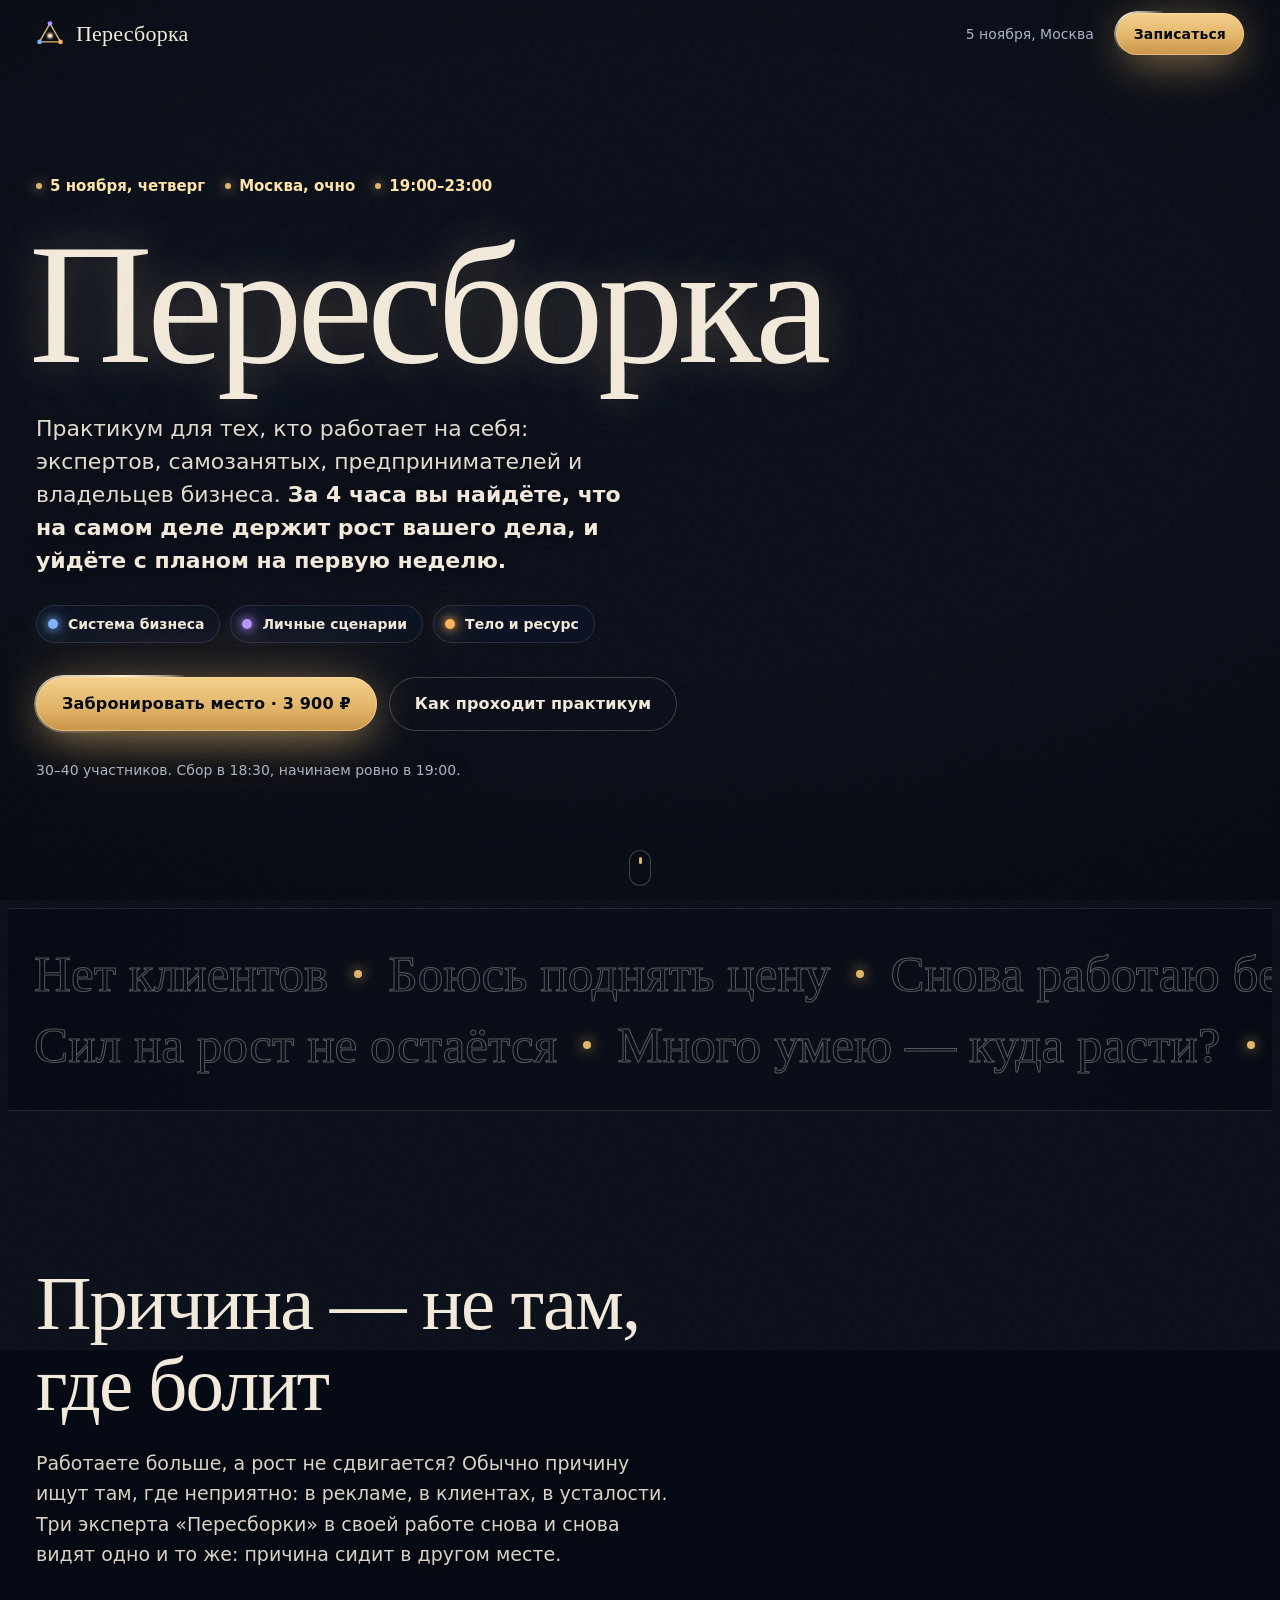
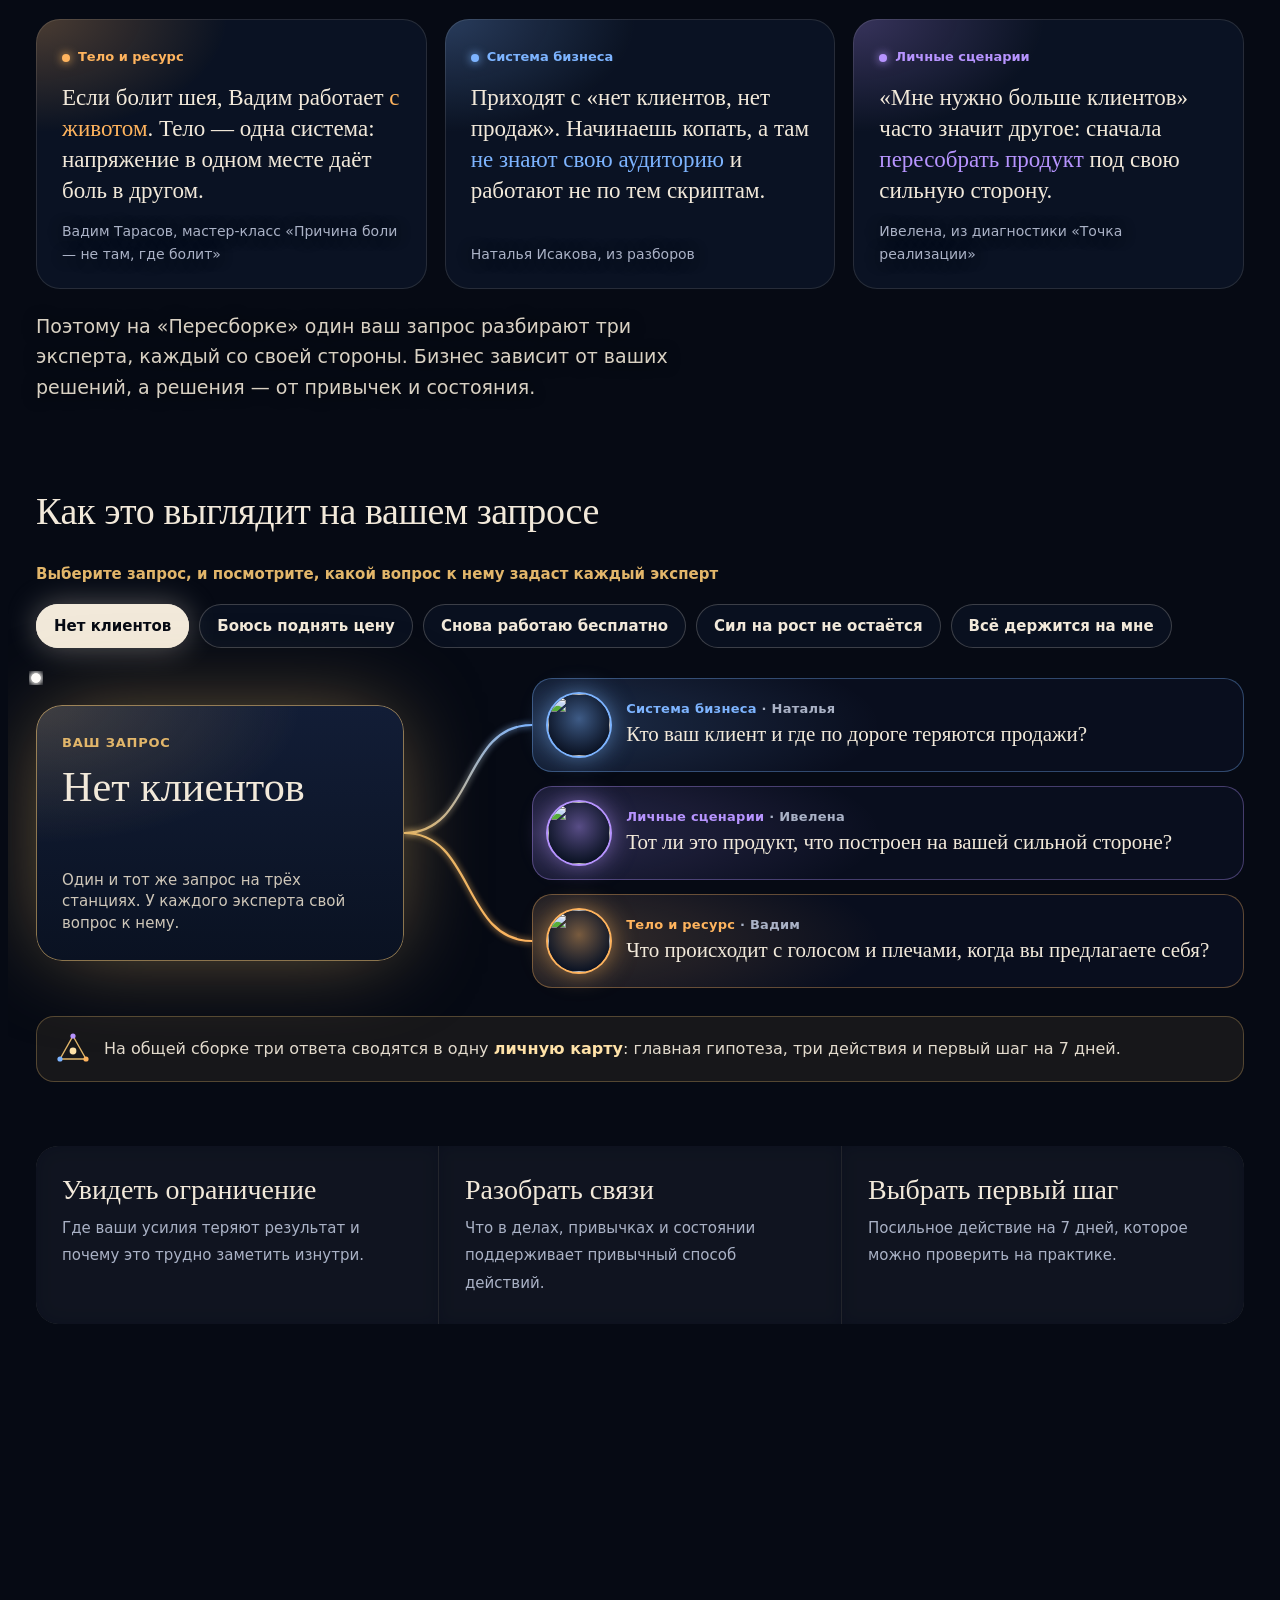
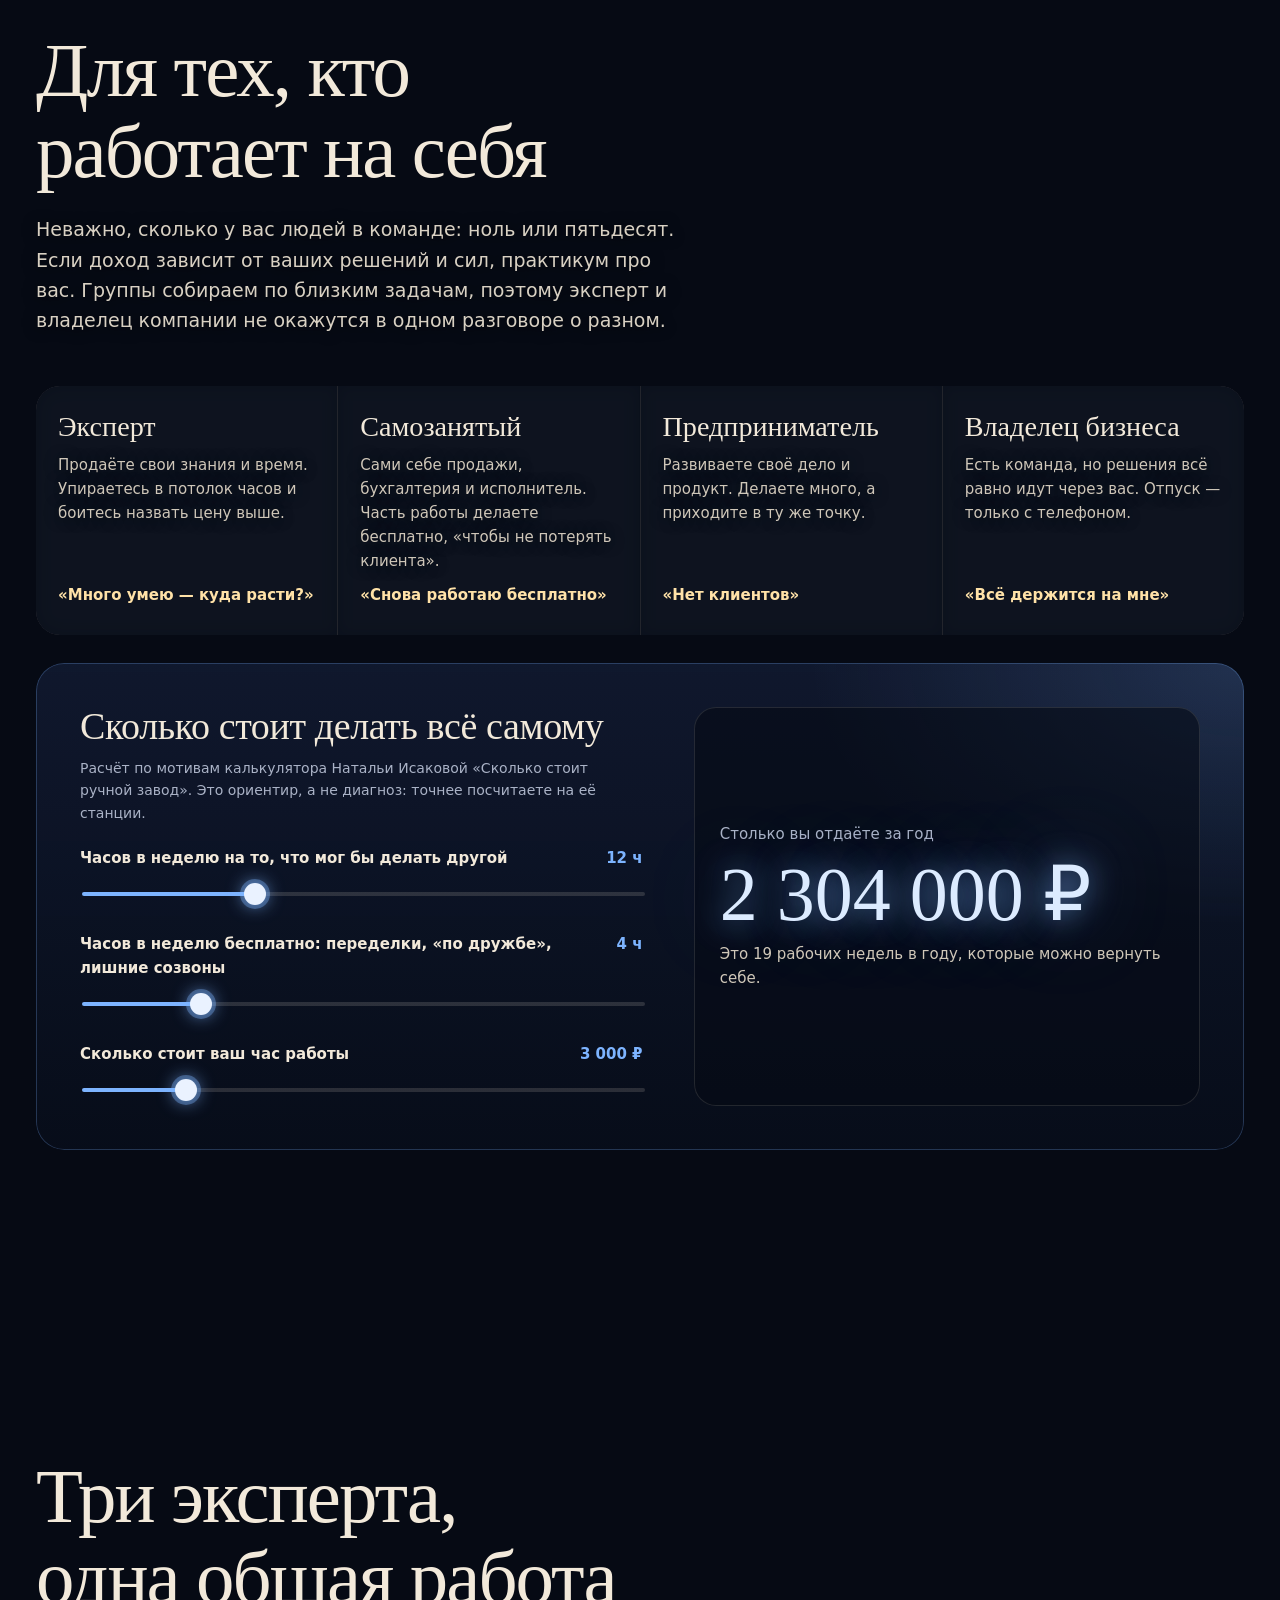
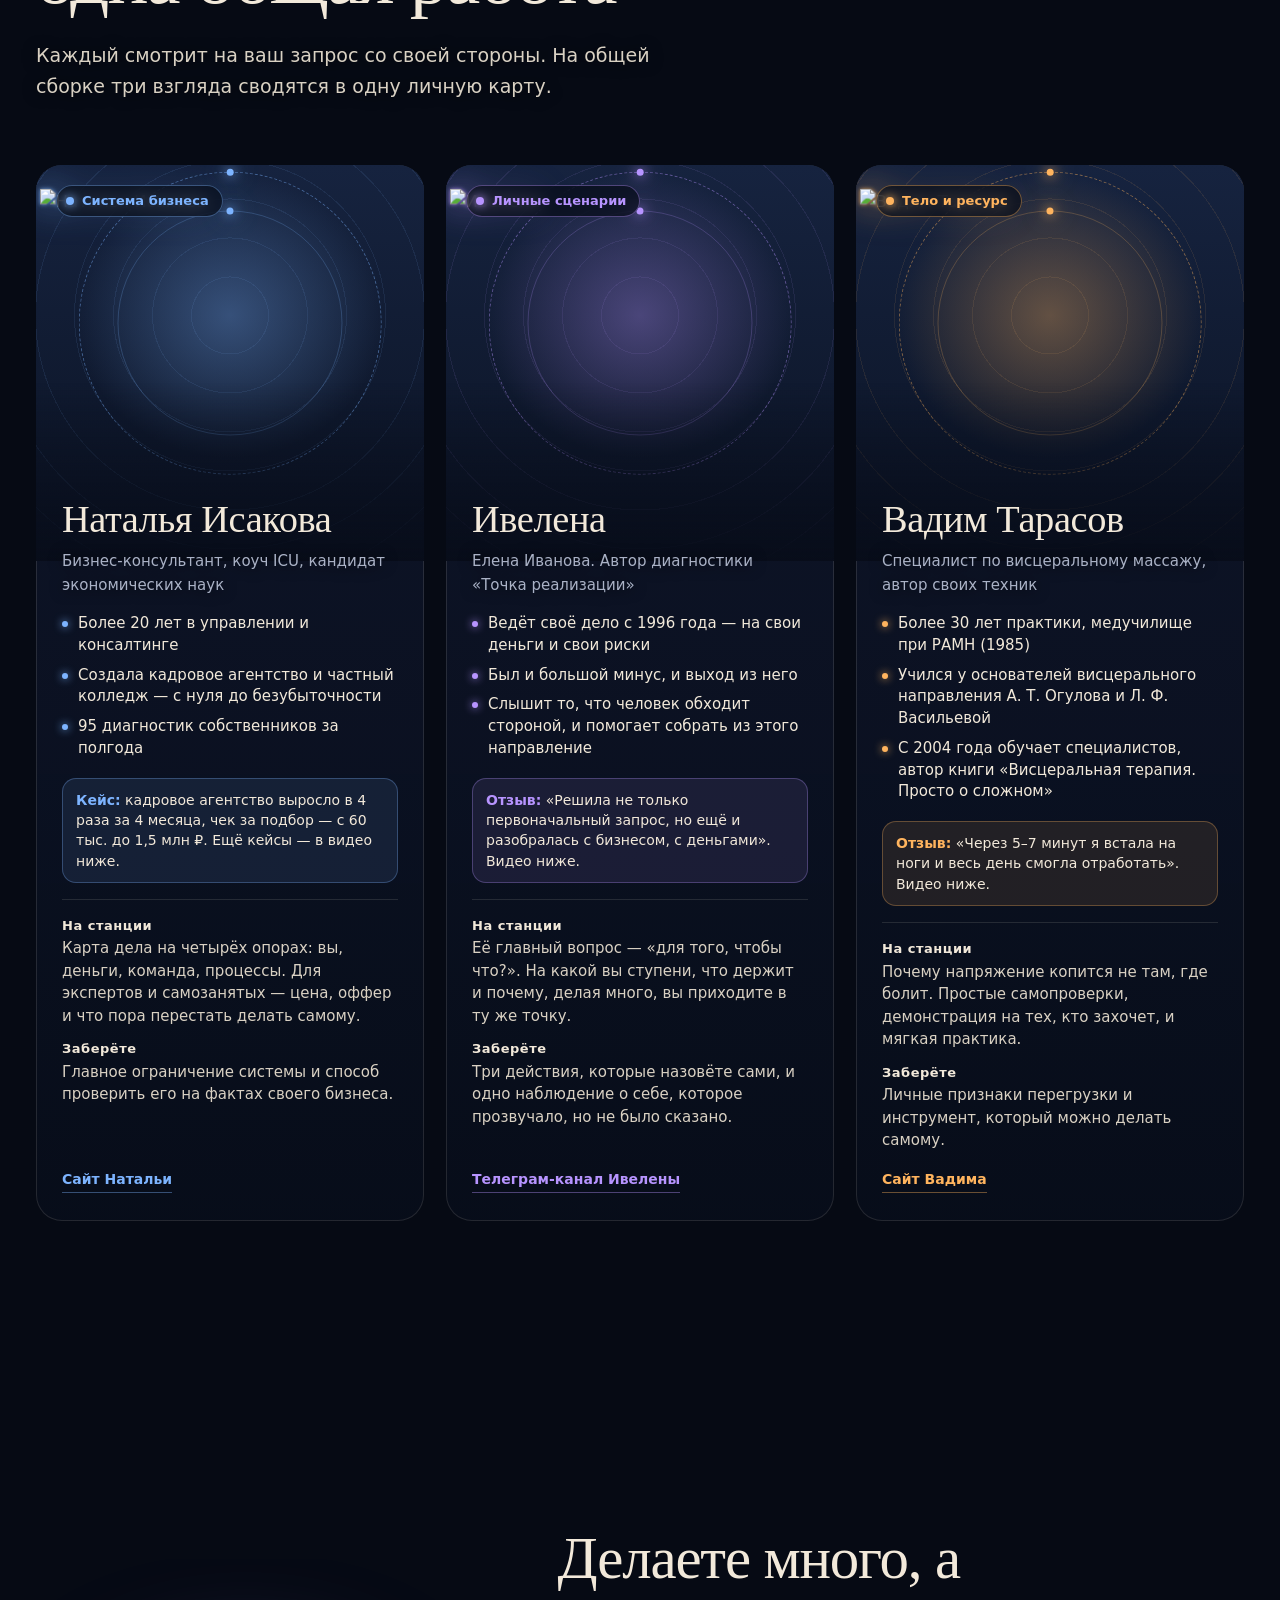
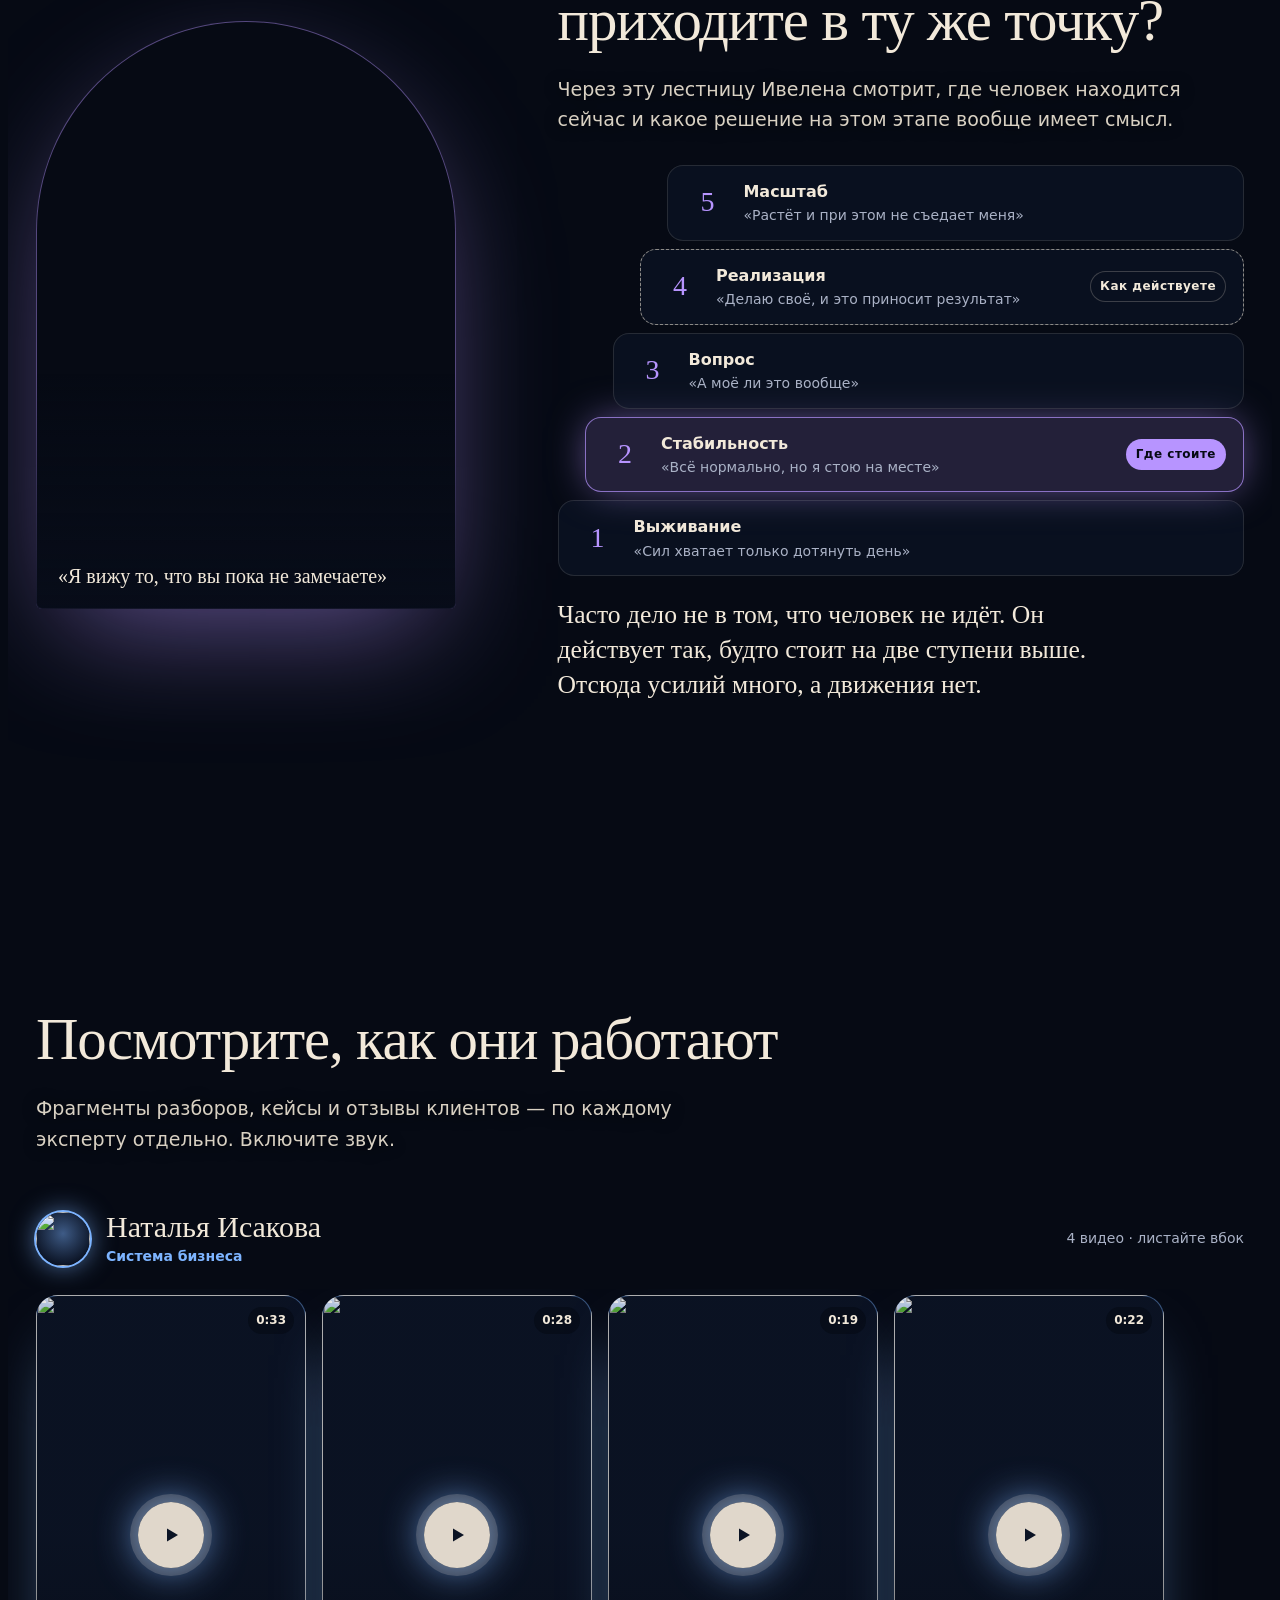
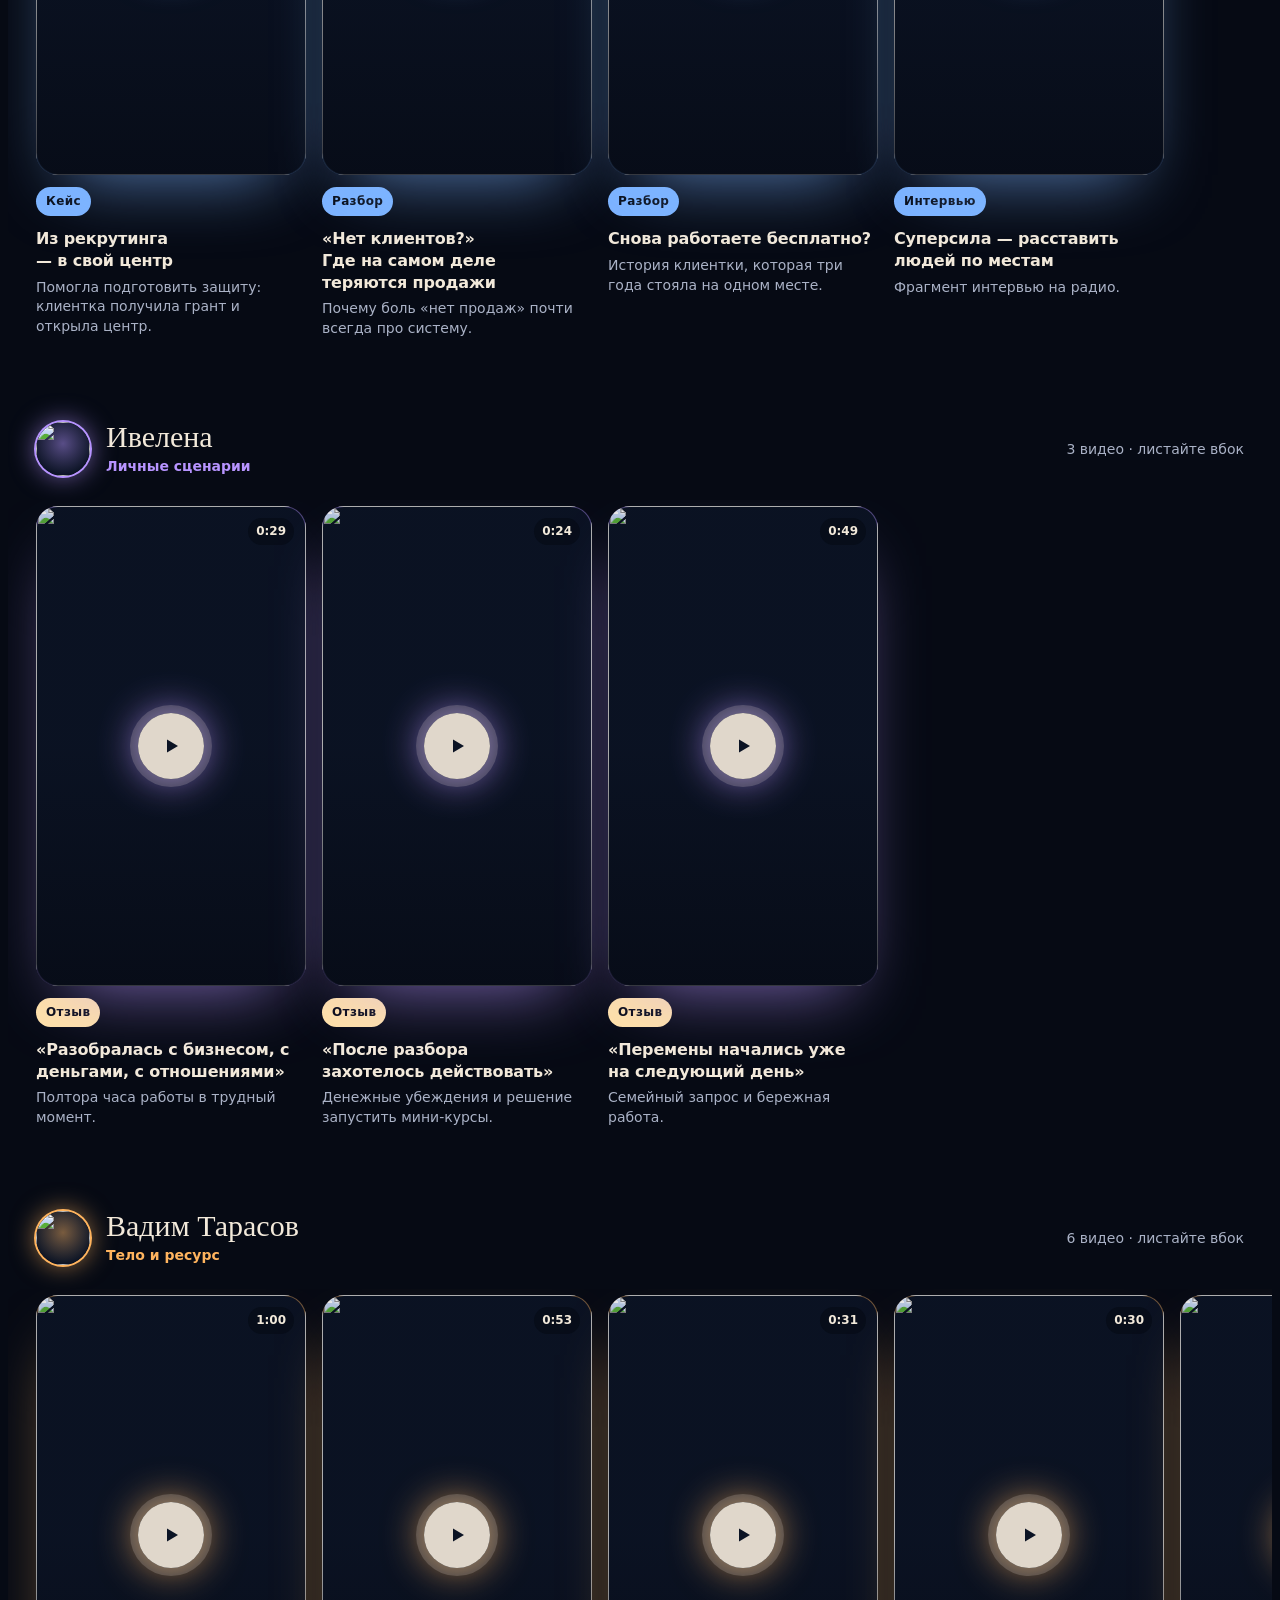
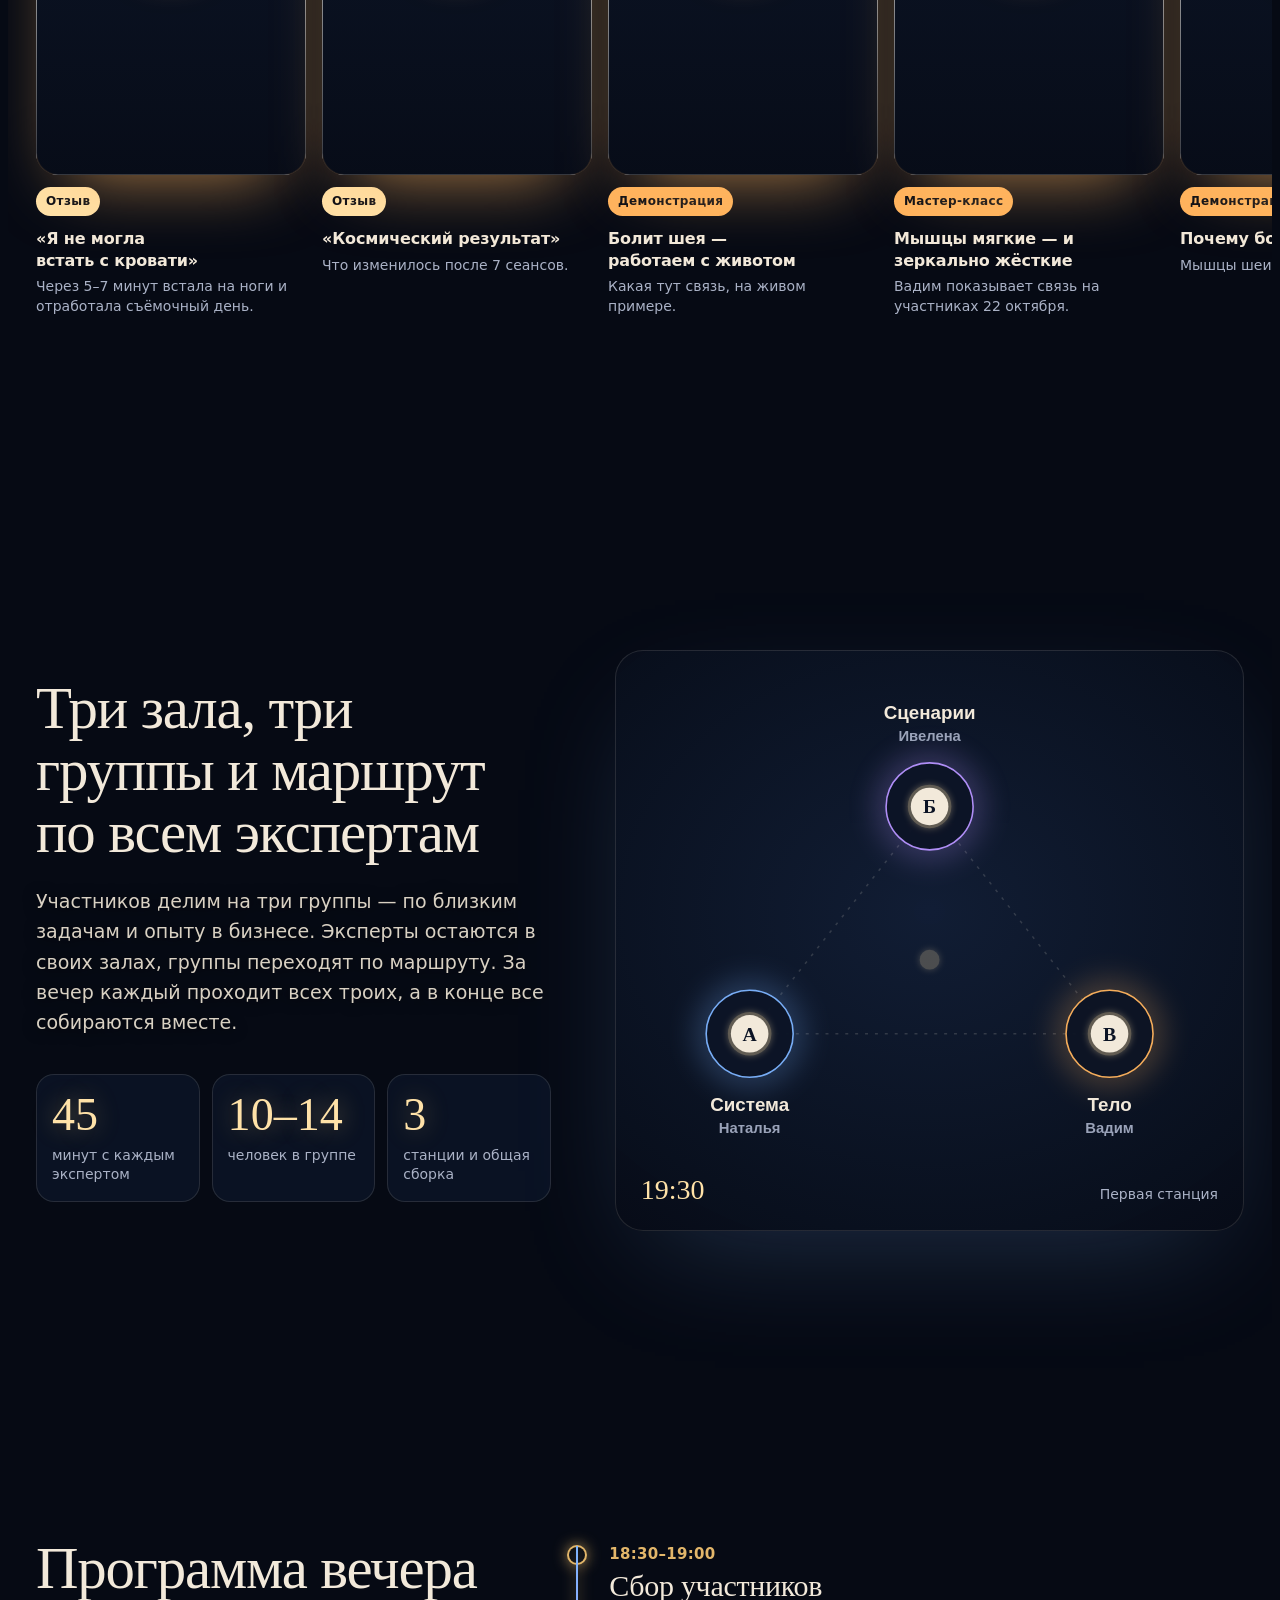
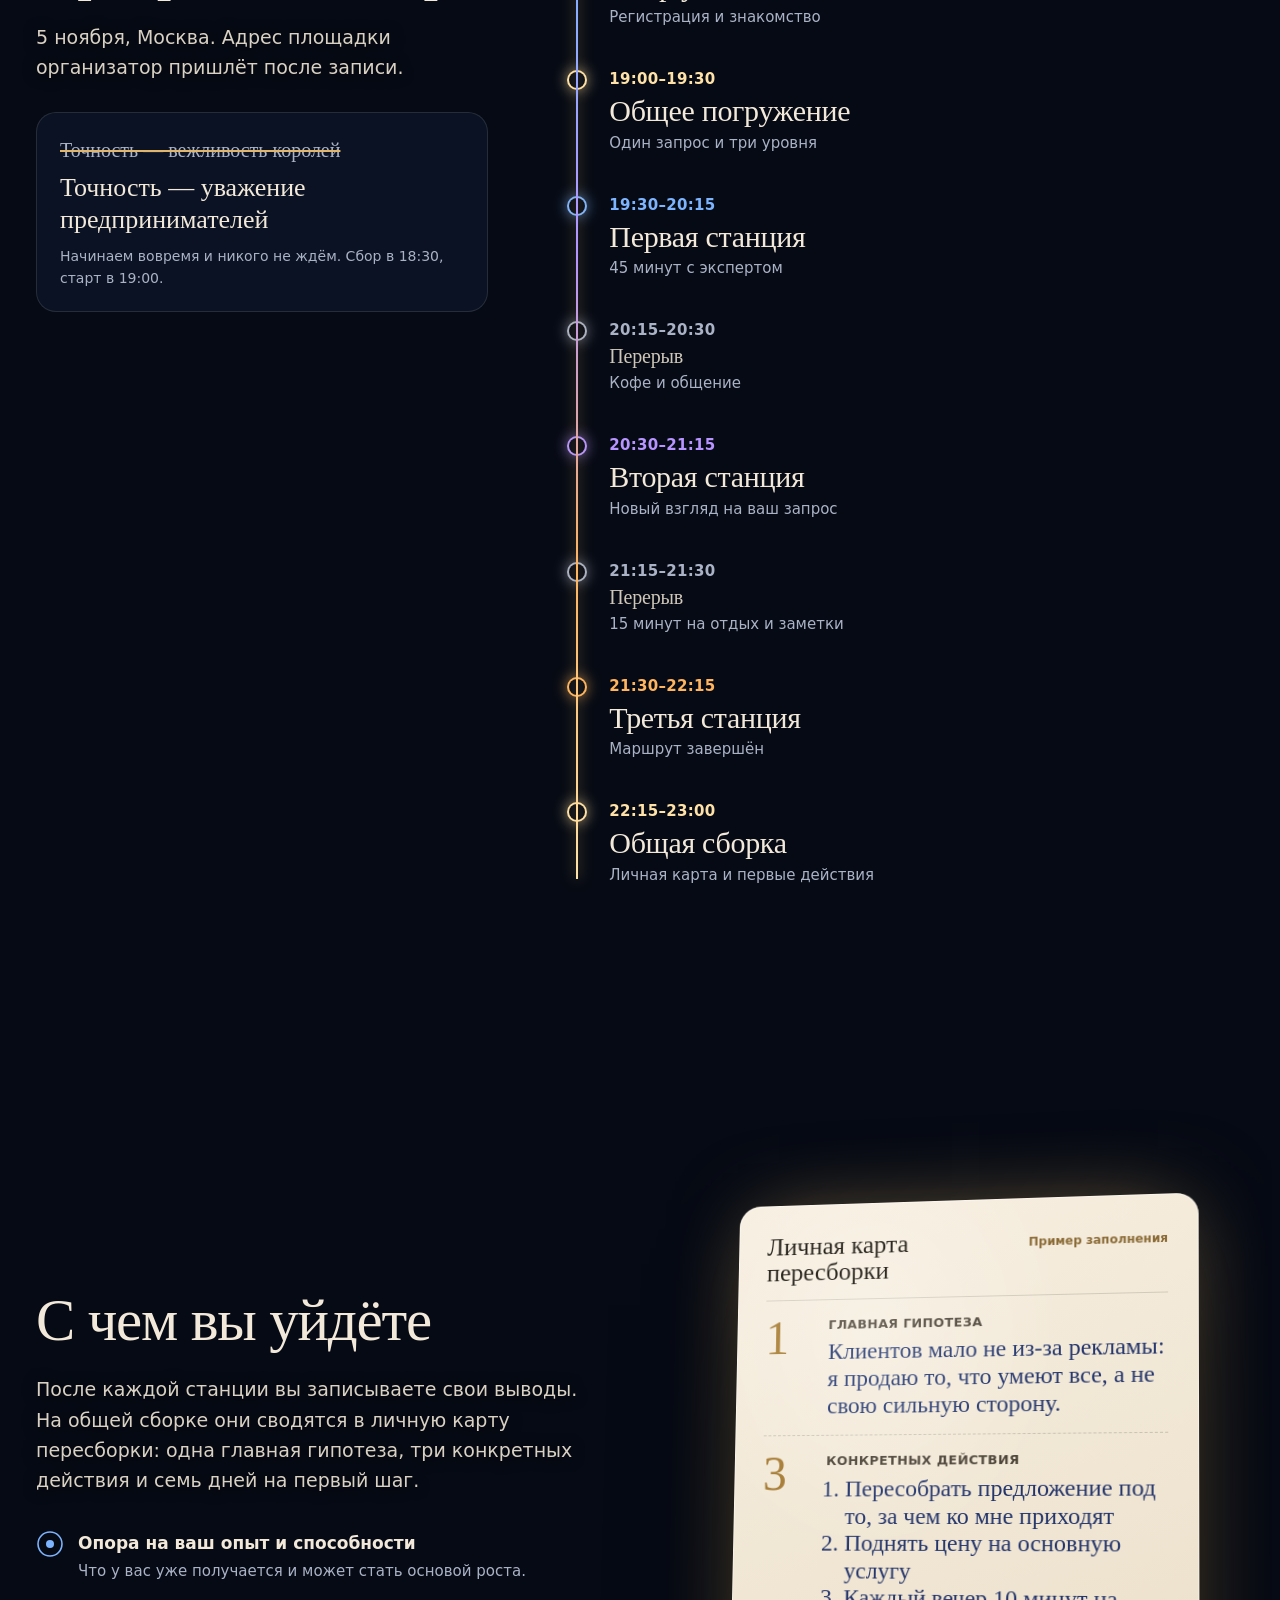
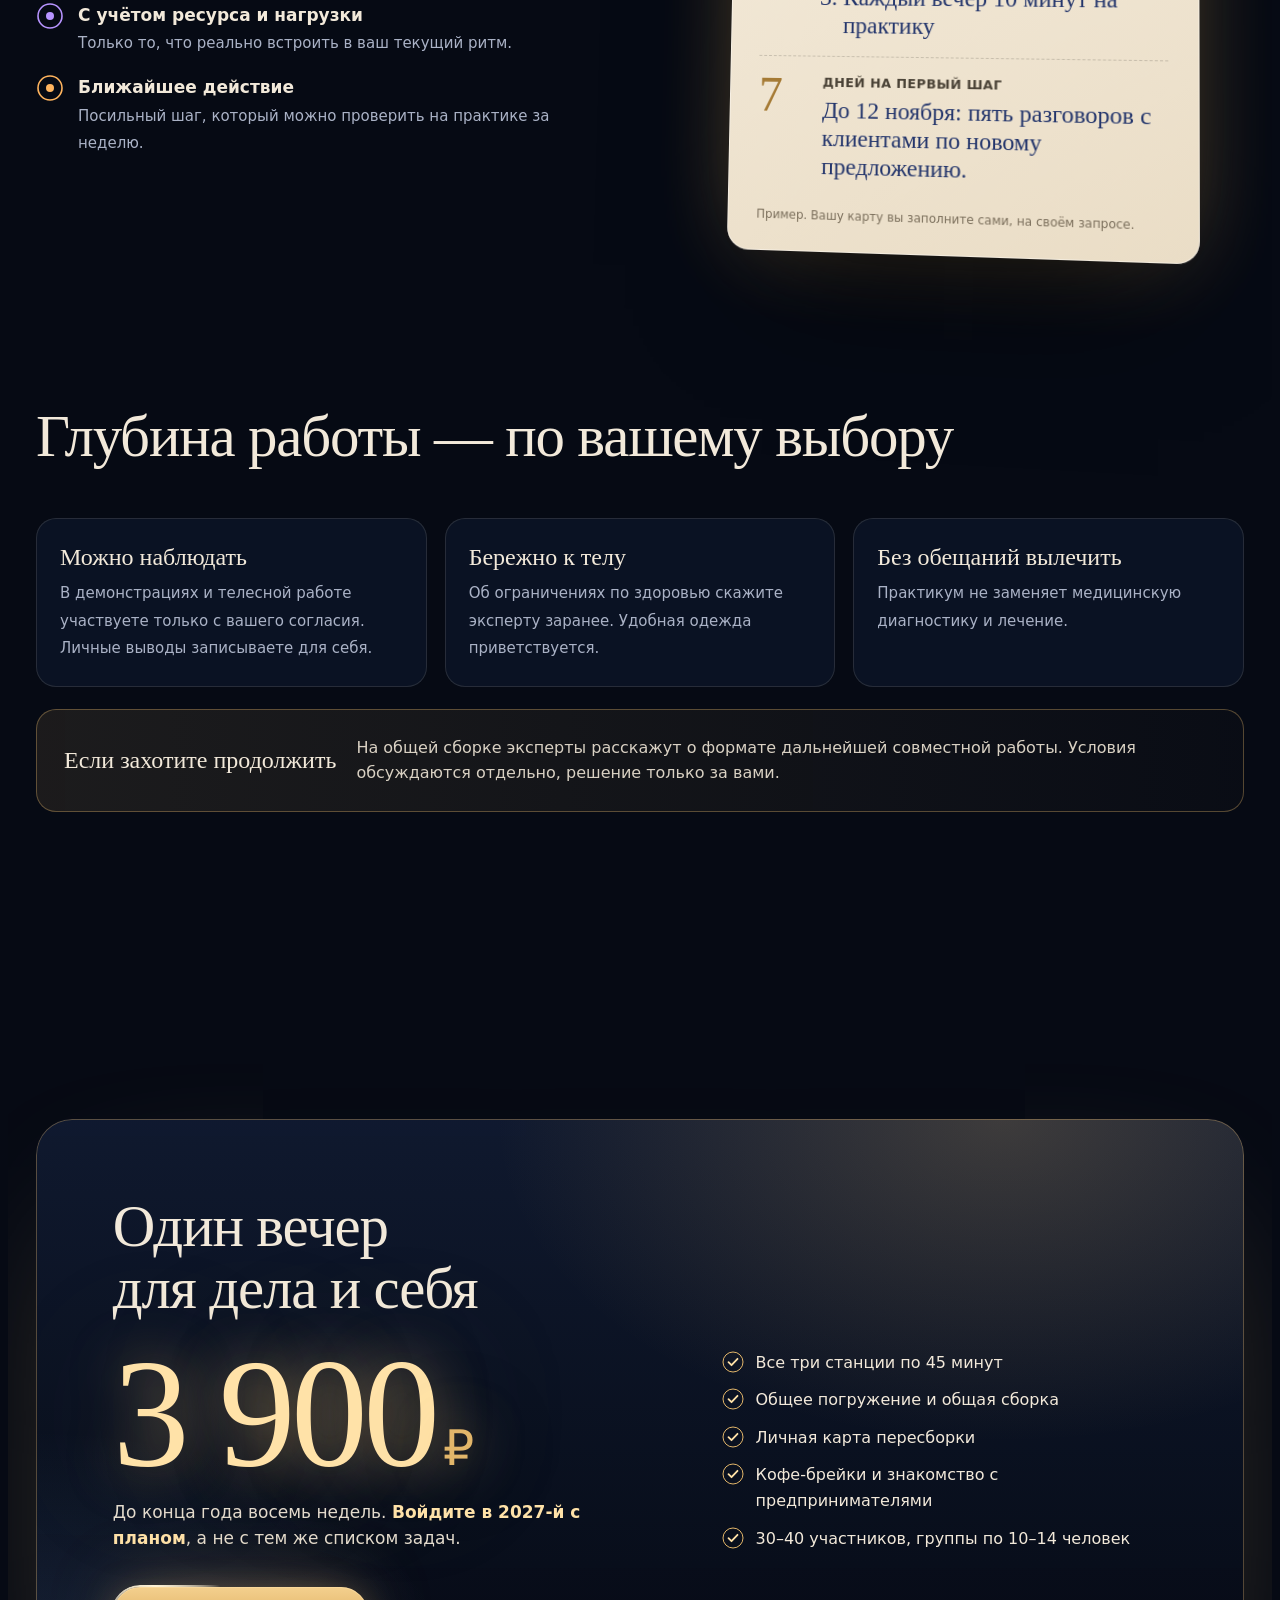
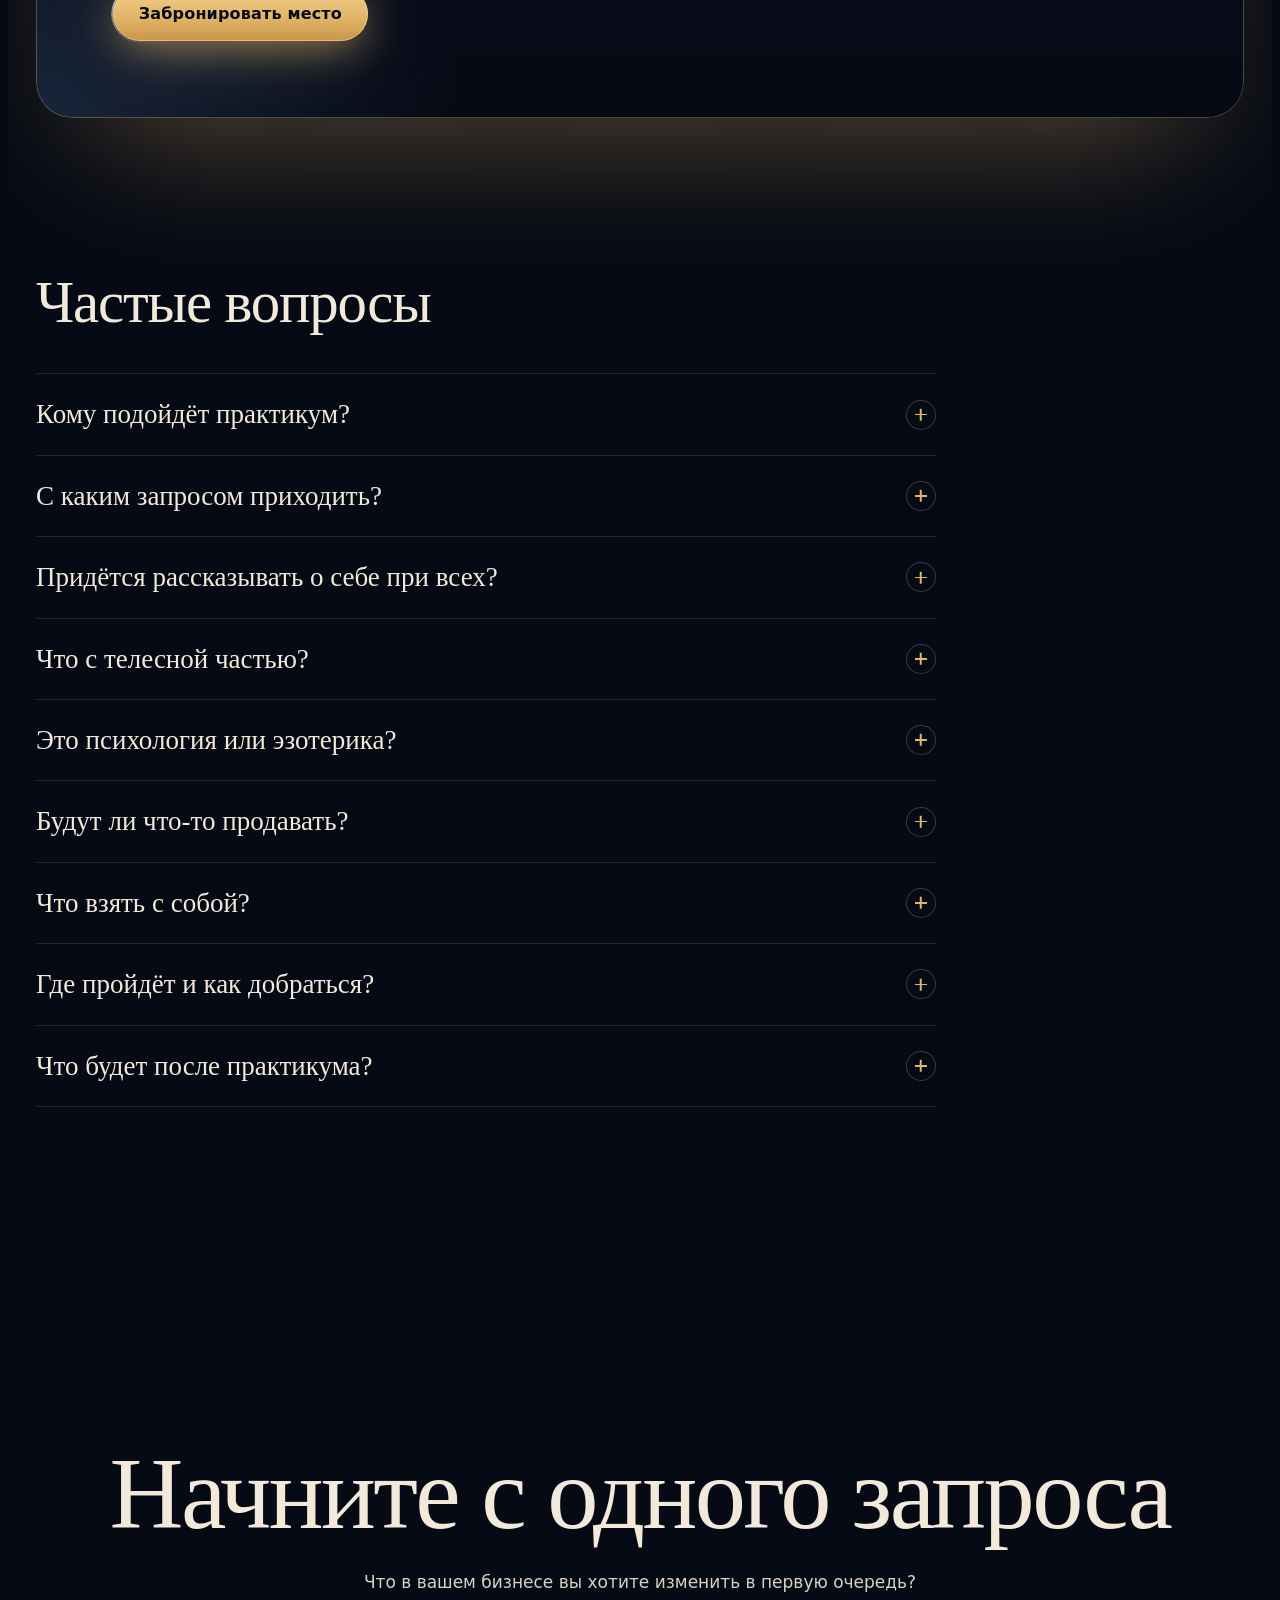
==== index.html @ b7030af6 "Сайт практикума «Пересборка»: страница" ====
<!doctype html>
<html lang="ru">
<head>
<meta charset="utf-8">
<meta name="viewport" content="width=device-width, initial-scale=1, viewport-fit=cover">
<title>Пересборка</title>
<meta name="claude:viewport-fit-sides" content="cover">
<meta name="description" content="Пересборка — практикум для экспертов, самозанятых и предпринимателей. 5 ноября, Москва. Три эксперта разбирают ваш запрос с трёх сторон: система бизнеса, личные сценарии, тело.">
<meta property="og:title" content="Пересборка · 5 ноября · Москва">
<meta property="og:description" content="Практикум для тех, кто работает на себя. За 4 часа найти, что на самом деле держит рост вашего дела, и уйти с планом на первую неделю.">
<meta property="og:type" content="website">
<meta property="og:url" content="https://osipda-ux.github.io/peresborka/">
<link rel="canonical" href="https://osipda-ux.github.io/peresborka/">
<meta property="og:image" content="https://osipda-ux.github.io/peresborka/assets/og.jpg">
<meta name="twitter:card" content="summary_large_image">
<meta name="theme-color" content="#060A14">
<link rel="icon" href="data:image/svg+xml,%3Csvg xmlns='http://www.w3.org/2000/svg' viewBox='0 0 64 64'%3E%3Crect width='64' height='64' rx='14' fill='%230A1222'/%3E%3Cpath d='M32 14 L50 46 H14 Z' fill='none' stroke='%23E2B66A' stroke-width='3'/%3E%3Ccircle cx='32' cy='35' r='5' fill='%23FFE2A8'/%3E%3C/svg%3E">
<link rel="stylesheet" href="assets/fonts.css">
<style>
/* Layout: a fixed field of light behind left-aligned editorial text; one particle system re-forms per section (chaos → three levels → one core). */
:root{
  --ink:#060A14;          /* night */
  --night:#0B1324;        /* deck navy, deepened */
  --navy:#14213B;
  --cream:#F2E9DA;        /* text */
  --muted:#AAB2C6;        /* blue-biased grey */
  --gold:#E2B66A;         /* brand gold */
  --gold-hi:#FFE2A8;
  --sys:#7DB4FF;          /* Система бизнеса */
  --psy:#B794FF;          /* Личные сценарии */
  --body:#FFB45E;         /* Тело и ресурс */
  --line:rgba(242,233,218,.12);
  --line-2:rgba(242,233,218,.22);
  --glass:rgba(16,26,48,.55);
  --serif:"Playfair Display", "Cormorant Garamond", Georgia, "Times New Roman", serif;
  --sans:"Manrope", "Segoe UI", system-ui, -apple-system, Roboto, Arial, sans-serif;
  --hand:"Caveat", "Segoe Print", "Comic Sans MS", cursive;
  --gut:max(16px, env(safe-area-inset-left, 0px));
  --gut-r:max(16px, env(safe-area-inset-right, 0px));
  color-scheme:dark;
}
*{box-sizing:border-box}
[hidden]{display:none!important}
html{background:var(--ink);overflow-x:clip}
body{background:var(--ink);color:var(--cream);font-family:var(--sans);font-size:17px;line-height:1.6;-webkit-font-smoothing:antialiased;overflow-x:clip}
body::before{content:"";position:fixed;inset:0 0 auto;height:env(safe-area-inset-top,0px);z-index:60;background:var(--ink)}
img{max-width:100%;display:block}
a{color:inherit}
::selection{background:var(--gold);color:var(--ink)}
:focus-visible{outline:2px solid var(--gold-hi);outline-offset:3px;border-radius:6px}
h1,h2,h3{font-family:var(--serif);font-weight:400;line-height:1.05;margin:0;text-wrap:balance;letter-spacing:-.01em}
p{margin:0}

/* ---------- atmosphere ---------- */
#field{position:fixed;inset:0;width:100%;height:100%;z-index:0;pointer-events:none;display:block}
.grain{position:fixed;inset:-50%;z-index:1;pointer-events:none;opacity:.07;
  background-image:url("data:image/svg+xml,%3Csvg xmlns='http://www.w3.org/2000/svg' width='160' height='160'%3E%3Cfilter id='n'%3E%3CfeTurbulence type='fractalNoise' baseFrequency='.85' numOctaves='3' stitchTiles='stitch'/%3E%3CfeColorMatrix values='0 0 0 0 1 0 0 0 0 1 0 0 0 0 1 0 0 0 .9 0'/%3E%3C/filter%3E%3Crect width='100%25' height='100%25' filter='url(%23n)'/%3E%3C/svg%3E");
  animation:grain 1.2s steps(6) infinite}
@keyframes grain{0%{transform:translate(0,0)}20%{transform:translate(-3%,2%)}40%{transform:translate(2%,-3%)}60%{transform:translate(-2%,-1%)}80%{transform:translate(3%,3%)}100%{transform:translate(0,0)}}
.vignette{position:fixed;inset:0;z-index:1;pointer-events:none;background:radial-gradient(120% 90% at 50% 40%,transparent 40%,rgba(3,6,12,.75) 100%)}
.spot{position:fixed;left:0;top:0;width:620px;height:620px;margin:-310px 0 0 -310px;border-radius:50%;z-index:1;pointer-events:none;
  background:radial-gradient(closest-side,rgba(226,182,106,.10),transparent);opacity:0;transition:opacity .6s}
main,header.top,footer{position:relative;z-index:2}

.wrap{max-width:1240px;margin:0 auto;padding-left:var(--gut);padding-right:var(--gut)}
section{position:relative}

/* ---------- top bar ---------- */
header.top{position:fixed;top:env(safe-area-inset-top,0px);left:0;right:0;z-index:50;transition:background .4s,backdrop-filter .4s,border-color .4s;border-bottom:1px solid transparent}
header.top.scrolled{background:rgba(6,10,20,.72);backdrop-filter:blur(14px);-webkit-backdrop-filter:blur(14px);border-color:var(--line)}
.bar{display:flex;align-items:center;justify-content:space-between;gap:16px;height:68px}
.brand{display:flex;align-items:center;gap:12px;text-decoration:none}
.brand svg{width:28px;height:28px;flex:none}
.brand b{font-family:var(--serif);font-weight:500;font-size:22px;letter-spacing:.01em}
.bar-meta{color:var(--muted);font-size:14px;font-weight:500}
.bar-right{display:flex;align-items:center;gap:22px}

/* ---------- buttons ---------- */
.btn{--h:54px;position:relative;display:inline-flex;align-items:center;justify-content:center;gap:10px;height:var(--h);padding:0 26px;border-radius:999px;border:0;cursor:pointer;
  font:700 16px/1 var(--sans);letter-spacing:.01em;text-decoration:none;color:var(--ink);isolation:isolate;white-space:nowrap}
.btn-gold{background:linear-gradient(180deg,#F4D08E,#E2B66A 55%,#C9954A);box-shadow:0 0 0 1px rgba(255,226,168,.5) inset,0 10px 40px -8px rgba(226,182,106,.65),0 0 80px -10px rgba(226,182,106,.45);transition:transform .25s,box-shadow .25s}
.btn-gold::before{content:"";position:absolute;inset:-2px;border-radius:inherit;z-index:-1;padding:2px;
  background:conic-gradient(from var(--a,0deg),transparent 0 70%,#FFF3D6 80%,transparent 90%);
  -webkit-mask:linear-gradient(#000 0 0) content-box,linear-gradient(#000 0 0);-webkit-mask-composite:xor;mask-composite:exclude;animation:spin 3.2s linear infinite}
@property --a{syntax:"<angle>";inherits:false;initial-value:0deg}
@keyframes spin{to{--a:360deg}}
.btn-gold:hover{transform:translateY(-2px);box-shadow:0 0 0 1px rgba(255,226,168,.7) inset,0 16px 50px -8px rgba(226,182,106,.8),0 0 110px -6px rgba(226,182,106,.55)}
.btn-ghost{background:transparent;color:var(--cream);box-shadow:0 0 0 1px var(--line-2) inset;font-weight:600}
.btn-ghost:hover{box-shadow:0 0 0 1px var(--gold) inset;color:var(--gold-hi)}
.btn-sm{--h:42px;padding:0 18px;font-size:14px}

/* ---------- hero ---------- */
.hero{padding-top:calc(130px + env(safe-area-inset-top,0px));padding-bottom:90px;min-height:min(980px,100svh);display:flex;align-items:center;overflow:clip}
.hero>.wrap{width:100%}
.hero-grid{display:grid;grid-template-columns:minmax(0,1fr);gap:28px}
.when{display:flex;flex-wrap:wrap;gap:8px 20px;color:var(--gold-hi);font-weight:600;font-size:15px}
.when span{display:inline-flex;align-items:center;gap:8px}
.when span::before{content:"";width:6px;height:6px;border-radius:50%;background:var(--gold);box-shadow:0 0 12px var(--gold)}
.h1{font-size:clamp(64px,13.4vw,212px);line-height:.92;letter-spacing:-.035em;font-weight:400;margin-left:-.04em;
  color:var(--cream);text-shadow:0 0 40px rgba(226,182,106,.28),0 0 120px rgba(125,180,255,.18)}
.h1 .ch{display:inline-block;will-change:transform,opacity,filter}
.lead{max-width:620px;font-size:clamp(18px,1.9vw,22px);line-height:1.5;color:#E3DBCD}
.lead b{color:var(--cream);font-weight:700}
.levels{display:flex;flex-wrap:wrap;gap:10px}
.lvl{display:inline-flex;align-items:center;gap:10px;height:38px;padding:0 16px 0 12px;border-radius:999px;background:rgba(14,22,40,.6);box-shadow:0 0 0 1px var(--line) inset;font-size:14px;font-weight:600;backdrop-filter:blur(6px);-webkit-backdrop-filter:blur(6px)}
.lvl i{width:10px;height:10px;border-radius:50%;background:var(--c);box-shadow:0 0 10px var(--c),0 0 22px var(--c)}
.hero-cta{display:flex;flex-wrap:wrap;gap:12px;align-items:center;margin-top:6px}
.hero-note{color:var(--muted);font-size:14px}
.scroll-cue{position:absolute;left:50%;bottom:22px;transform:translateX(-50%);width:22px;height:36px;border-radius:12px;box-shadow:0 0 0 1px var(--line-2) inset}
.scroll-cue::after{content:"";position:absolute;left:50%;top:7px;width:3px;height:7px;margin-left:-1.5px;border-radius:2px;background:var(--gold);animation:cue 1.8s ease-in-out infinite}
@keyframes cue{0%{opacity:0;transform:translateY(0)}30%{opacity:1}100%{opacity:0;transform:translateY(12px)}}

/* ---------- marquee ---------- */
.marquee{padding-block:34px;overflow:hidden;border-block:1px solid var(--line);background:linear-gradient(90deg,rgba(6,10,20,.9),rgba(6,10,20,.4) 20%,rgba(6,10,20,.4) 80%,rgba(6,10,20,.9))}
.mq-row{display:flex;gap:0;white-space:nowrap;width:max-content;animation:mq 60s linear infinite}
.mq-row.rev{animation-direction:reverse;animation-duration:70s;margin-top:10px}
.mq-row span{font-family:var(--serif);font-size:clamp(28px,4vw,52px);line-height:1.2;padding:0 26px;color:transparent;-webkit-text-stroke:1px rgba(242,233,218,.35);transition:color .4s,text-shadow .4s}
.mq-row span:hover{color:var(--cream);-webkit-text-stroke-color:transparent;text-shadow:0 0 30px rgba(226,182,106,.6)}
.mq-row em{display:inline-block;align-self:center;width:8px;height:8px;border-radius:50%;background:var(--gold);box-shadow:0 0 14px var(--gold)}
@keyframes mq{to{transform:translateX(-50%)}}

/* ---------- section scaffolding ---------- */
.sec{padding-block:clamp(90px,12vw,170px)}
.h2{font-size:clamp(40px,6vw,84px);letter-spacing:-.025em}
.h2-sm{font-size:clamp(34px,4.6vw,60px);letter-spacing:-.02em}
.intro{max-width:640px;color:#D9D1C3;font-size:clamp(17px,1.6vw,19px);margin-top:22px}
.kicker{color:var(--gold);font-weight:600;font-size:15px;margin-bottom:18px;display:block}

/* ---------- decoder: one request, three questions ---------- */
.chips{display:flex;flex-wrap:wrap;gap:10px;margin-bottom:10px}
.chip{appearance:none;border:0;cursor:pointer;min-height:44px;padding:10px 18px;border-radius:999px;font:600 15px/1.2 var(--sans);color:var(--cream);background:rgba(14,22,40,.55);box-shadow:0 0 0 1px var(--line-2) inset;transition:background .3s,box-shadow .3s,color .3s}
.chip:hover{box-shadow:0 0 0 1px var(--gold) inset}
.chip[aria-pressed="true"]{background:var(--cream);color:var(--ink);box-shadow:0 0 0 1px var(--cream) inset,0 0 30px rgba(242,233,218,.35)}
.dec{margin-top:30px}
.dec-stage{position:relative;display:grid;grid-template-columns:minmax(0,.75fr) minmax(0,1.45fr);gap:clamp(70px,10vw,150px);align-items:center;margin-top:30px}
.dec-lines{position:absolute;left:0;top:0;width:100%;height:100%;pointer-events:none;overflow:visible;z-index:0}
.dec-req{position:relative;z-index:1;padding:28px 26px 26px;border-radius:26px;
  background:radial-gradient(120% 90% at 0% 0%,rgba(226,182,106,.22),transparent 60%),linear-gradient(180deg,#121D36,#0A1222);
  box-shadow:0 0 0 1px rgba(226,182,106,.6) inset,0 0 90px -16px rgba(226,182,106,.55)}
.dec-k{display:block;font-size:13px;font-weight:800;letter-spacing:.06em;color:var(--gold)}
.dec-req b{display:block;font-family:var(--serif);font-weight:400;font-size:clamp(30px,3.3vw,44px);line-height:1.08;margin-top:10px;min-height:2.16em}
.dec-hint{display:block;margin-top:14px;color:#CFC7B9;font-size:15px;line-height:1.45}
.dec-views{position:relative;z-index:1;display:grid;gap:14px}
.dview{position:relative;display:grid;grid-template-columns:62px minmax(0,1fr);gap:16px;align-items:center;padding:16px 20px 16px 16px;border-radius:20px;background:rgba(10,17,33,.82);box-shadow:0 0 0 1px color-mix(in srgb,var(--c) 35%,transparent) inset;backdrop-filter:blur(10px);-webkit-backdrop-filter:blur(10px)}
.dview::before{content:"";position:absolute;inset:0;border-radius:inherit;background:radial-gradient(70% 140% at 0% 50%,color-mix(in srgb,var(--c) 20%,transparent),transparent 70%);pointer-events:none}
.av{position:relative;width:62px;height:62px;border-radius:50%;object-fit:cover;object-position:50% 12%;background:radial-gradient(circle at 50% 40%,color-mix(in srgb,var(--c) 45%,#0B1324),#0B1324 75%);box-shadow:0 0 0 2px var(--c),0 0 26px color-mix(in srgb,var(--c) 65%,transparent)}
.dview h3{position:relative;font-family:var(--sans);font-size:13px;font-weight:800;letter-spacing:.02em;color:var(--c);margin-bottom:5px}
.dview h3 span{color:var(--muted);font-weight:600}
.dview p{position:relative;font-family:var(--serif);font-size:clamp(18px,1.7vw,21px);line-height:1.35;color:var(--cream)}
.dec-sum{display:flex;align-items:center;gap:14px;flex-wrap:wrap;margin-top:28px;padding:16px 20px;border-radius:18px;background:rgba(226,182,106,.08);box-shadow:0 0 0 1px rgba(226,182,106,.3) inset;color:#E3DBCD;font-size:16px}
.dec-sum svg{flex:none;width:34px;height:34px}
.dec-sum b{color:var(--gold-hi)}
.thesis{margin-top:64px;display:grid;grid-template-columns:repeat(3,minmax(0,1fr));gap:1px;background:var(--line);border-radius:22px;overflow:hidden}
.thesis div{background:rgba(8,13,26,.82);padding:28px 26px;backdrop-filter:blur(8px);-webkit-backdrop-filter:blur(8px)}
.thesis b{display:block;font-family:var(--serif);font-weight:400;font-size:clamp(22px,2.2vw,28px);line-height:1.15;margin-bottom:8px}
.thesis span{color:var(--muted);font-size:15px}

/* ---------- experts ---------- */
.experts{display:grid;grid-template-columns:repeat(3,minmax(0,1fr));gap:22px;margin-top:64px}
.ex{position:relative;border-radius:26px;background:linear-gradient(180deg,rgba(18,28,52,.75),rgba(8,13,26,.9));box-shadow:0 0 0 1px var(--line) inset;overflow:hidden;display:flex;flex-direction:column;transition:box-shadow .5s,transform .5s}
.ex:hover{box-shadow:0 0 0 1px color-mix(in srgb,var(--c) 60%,transparent) inset,0 30px 90px -30px color-mix(in srgb,var(--c) 55%,transparent)}
.ex-photo{position:relative;aspect-ratio:1/1.02;overflow:hidden;max-width:100%;
  background:radial-gradient(55% 50% at 50% 38%,color-mix(in srgb,var(--c) 34%,transparent),transparent 72%),repeating-radial-gradient(circle at 50% 38%,transparent 0 38px,color-mix(in srgb,var(--c) 9%,transparent) 38px 39px),linear-gradient(180deg,#16233F,#0B1324)}
.ex-photo img{position:absolute;inset:0;z-index:1;width:100%;height:100%;object-fit:cover;object-position:50% 100%;transform:translateY(4%) scale(.98);transform-origin:50% 100%;
  filter:drop-shadow(0 0 18px color-mix(in srgb,var(--c) 55%,transparent)) drop-shadow(0 0 2px color-mix(in srgb,var(--c) 80%,transparent));transition:transform 1.2s cubic-bezier(.2,.7,.2,1),filter .8s}
.ex:hover .ex-photo img{filter:drop-shadow(0 0 30px color-mix(in srgb,var(--c) 75%,transparent)) drop-shadow(0 0 2px var(--c))}
.ex-photo::after{content:"";position:absolute;inset:0;z-index:1;background:linear-gradient(180deg,transparent 55%,rgba(8,13,26,.97) 100%)}
.ex-photo .sheen{position:absolute;inset:0;z-index:2;background:linear-gradient(105deg,transparent 35%,rgba(255,255,255,.18) 50%,transparent 65%);transform:translateX(-120%);transition:transform 1.1s}
.ex:hover .sheen{transform:translateX(120%)}
.ex-tag{position:absolute;left:20px;top:20px;z-index:3;display:inline-flex;align-items:center;gap:8px;height:32px;padding:0 14px 0 10px;border-radius:999px;background:rgba(6,10,20,.65);backdrop-filter:blur(8px);-webkit-backdrop-filter:blur(8px);font-size:13px;font-weight:700;color:var(--c);box-shadow:0 0 0 1px color-mix(in srgb,var(--c) 40%,transparent) inset}
.ex-tag i{width:8px;height:8px;border-radius:50%;background:var(--c);box-shadow:0 0 10px var(--c)}
.ex-body{padding:0 26px 28px;margin-top:-62px;position:relative;z-index:3;display:flex;flex-direction:column;gap:16px;flex:1}
.ex-body h3{font-size:clamp(32px,3vw,40px)}
.ex-role{color:var(--muted);font-size:15px;margin-top:-6px}
.facts{list-style:none;margin:0;padding:0;display:grid;gap:8px}
.facts li{display:flex;gap:10px;font-size:15px;line-height:1.45}
.facts li::before{content:"";flex:none;width:6px;height:6px;margin-top:8px;border-radius:50%;background:var(--c);box-shadow:0 0 8px var(--c)}
.ex-st{border-top:1px solid var(--line);padding-top:16px;display:grid;gap:12px;font-size:15px;line-height:1.5;color:#D9D1C3}
.ex-st b{display:block;color:var(--cream);font-size:13px;letter-spacing:.04em;margin-bottom:2px;font-weight:700}
.ex-link{margin-top:auto;align-self:flex-start;color:var(--c);font-weight:700;font-size:14px;text-decoration:none;border-bottom:1px solid color-mix(in srgb,var(--c) 40%,transparent);padding-bottom:2px}
.ex-link:hover{border-color:var(--c)}

/* ---------- format / route ---------- */
.format{display:grid;grid-template-columns:minmax(0,.9fr) minmax(0,1.1fr);gap:clamp(30px,5vw,80px);align-items:center}
.stats{display:grid;grid-template-columns:repeat(3,minmax(0,1fr));gap:12px;margin-top:36px}
.stat{padding:18px 16px;border-radius:18px;background:var(--glass);box-shadow:0 0 0 1px var(--line) inset}
.stat b{display:block;font-family:var(--serif);font-weight:400;font-size:clamp(34px,3.6vw,48px);line-height:1;color:var(--gold-hi);text-shadow:0 0 24px rgba(226,182,106,.45);font-variant-numeric:tabular-nums}
.stat span{display:block;margin-top:8px;font-size:14px;color:var(--muted);line-height:1.35}
.route{position:relative;border-radius:28px;background:radial-gradient(90% 80% at 50% 45%,rgba(20,33,59,.85),rgba(6,10,20,.92));box-shadow:0 0 0 1px var(--line) inset,0 40px 120px -40px rgba(125,180,255,.25);padding:18px;overflow:hidden}
.route svg{width:100%;height:auto;display:block}
.route-clock{display:flex;justify-content:space-between;align-items:baseline;gap:12px;padding:6px 8px 0;flex-wrap:wrap}
.route-clock b{font-family:var(--serif);font-weight:400;font-size:28px;font-variant-numeric:tabular-nums;color:var(--gold-hi)}
.route-clock span{color:var(--muted);font-size:14px}

/* ---------- program ---------- */
.program{display:grid;grid-template-columns:minmax(0,.8fr) minmax(0,1.2fr);gap:clamp(30px,6vw,96px);align-items:start}
.prog-side{position:sticky;top:120px}
.punct{margin-top:30px;padding:22px 24px;border-radius:20px;background:var(--glass);box-shadow:0 0 0 1px var(--line) inset}
.punct s{color:var(--muted);text-decoration-color:var(--gold);font-family:var(--serif);font-size:20px}
.punct p{font-family:var(--serif);font-size:26px;line-height:1.2;margin-top:6px}
.punct small{display:block;color:var(--muted);font-size:14px;margin-top:10px}
.tl{position:relative;padding-left:44px;list-style:none;margin:0}
.tl::before{content:"";position:absolute;left:11px;top:8px;bottom:8px;width:2px;background:var(--line)}
.tl-box{position:relative}
.tl-fill{position:absolute;z-index:1;left:11px;top:8px;bottom:8px;width:2px;background:linear-gradient(180deg,var(--sys),var(--psy),var(--body),var(--gold-hi));transform-origin:top;transform:scaleY(1);box-shadow:0 0 14px rgba(226,182,106,.7)}
.tl li{position:relative;padding:4px 0 34px}
.tl li:last-child{padding-bottom:0}
.tl li::before{content:"";position:absolute;left:-40px;top:9px;width:16px;height:16px;border-radius:50%;background:var(--ink);box-shadow:0 0 0 2px var(--c,var(--gold)),0 0 16px var(--c,var(--gold))}
.tl time{display:block;font-weight:700;color:var(--c,var(--gold));font-size:15px;font-variant-numeric:tabular-nums;letter-spacing:.02em}
.tl h3{font-family:var(--serif);font-size:clamp(24px,2.4vw,30px);margin-top:4px}
.tl p{color:var(--muted);font-size:15px;margin-top:4px}
.tl li.break h3{font-size:20px;color:#CFC7B9}

/* ---------- result card ---------- */
.result{display:grid;grid-template-columns:minmax(0,1fr) minmax(0,1fr);gap:clamp(30px,6vw,90px);align-items:center}
.basis{display:grid;gap:18px;margin-top:34px}
.basis div{display:grid;grid-template-columns:28px minmax(0,1fr);gap:14px}
.basis svg{width:28px;height:28px}
.basis b{display:block;font-size:17px}
.basis span{color:var(--muted);font-size:15px}
.card-stage{perspective:1400px;display:flex;justify-content:center}
.mapcard{position:relative;width:min(100%,470px);border-radius:22px;padding:30px 30px 26px;color:#1A1712;
  background:linear-gradient(160deg,#F7EFE1,#EADDC6);transform-style:preserve-3d;transition:transform .2s ease-out;
  box-shadow:0 60px 120px -40px rgba(0,0,0,.8),0 0 0 1px rgba(255,255,255,.4) inset,0 0 90px -20px rgba(226,182,106,.55)}
.mapcard::after{content:"";position:absolute;inset:0;border-radius:inherit;pointer-events:none;background:radial-gradient(60% 50% at var(--gx,30%) var(--gy,20%),rgba(255,255,255,.55),transparent 70%);mix-blend-mode:soft-light}
.mc-head{display:flex;justify-content:space-between;align-items:flex-start;gap:12px;border-bottom:1px solid rgba(26,23,18,.15);padding-bottom:14px}
.mc-head b{font-family:var(--serif);font-weight:500;font-size:26px;line-height:1.05}
.mc-head span{font-size:12px;font-weight:700;color:#8A6A35;white-space:nowrap;margin-top:6px}
.mc-row{display:grid;grid-template-columns:54px minmax(0,1fr);gap:12px;padding:16px 0;border-bottom:1px dashed rgba(26,23,18,.18)}
.mc-row:last-of-type{border-bottom:0}
.mc-n{font-family:var(--serif);font-size:50px;line-height:.9;color:#A57A34}
.mc-l{font-size:13px;font-weight:800;letter-spacing:.03em;color:#4A4236}
.mc-hand{font-family:var(--hand);font-size:24px;line-height:1.15;color:#22346B;margin-top:4px}
.mc-hand ol{margin:2px 0 0;padding-left:20px}
.mc-foot{font-size:12px;color:#7A6E5B;margin-top:10px}

/* ---------- care ---------- */
.care{display:grid;grid-template-columns:repeat(3,minmax(0,1fr));gap:18px;margin-top:50px}
.care div{padding:26px 24px;border-radius:20px;background:var(--glass);box-shadow:0 0 0 1px var(--line) inset}
.care b{display:block;font-family:var(--serif);font-weight:400;font-size:24px;line-height:1.15;margin-bottom:8px}
.care span{color:var(--muted);font-size:15px}
.after{margin-top:22px;padding:26px 28px;border-radius:20px;box-shadow:0 0 0 1px rgba(226,182,106,.35) inset;background:linear-gradient(90deg,rgba(226,182,106,.10),rgba(226,182,106,.02));display:flex;gap:20px;align-items:center;flex-wrap:wrap}
.after b{font-family:var(--serif);font-weight:400;font-size:24px}
.after span{color:#D9D1C3;font-size:16px;flex:1 1 380px;min-width:0}

/* ---------- price ---------- */
.price-wrap{position:relative;border-radius:36px;padding:clamp(34px,6vw,80px);overflow:hidden;
  background:radial-gradient(70% 90% at 80% 0%,rgba(226,182,106,.22),transparent 60%),radial-gradient(60% 80% at 0% 100%,rgba(125,180,255,.16),transparent 60%),linear-gradient(180deg,rgba(18,28,52,.85),rgba(6,10,20,.92));
  box-shadow:0 0 0 1px rgba(226,182,106,.35) inset,0 60px 160px -60px rgba(226,182,106,.45)}
.price-grid{display:grid;grid-template-columns:minmax(0,1.1fr) minmax(0,.9fr);gap:clamp(30px,5vw,70px);align-items:end}
.price{font-family:var(--serif);font-size:clamp(84px,12vw,170px);line-height:.85;letter-spacing:-.03em;color:var(--gold-hi);text-shadow:0 0 50px rgba(226,182,106,.55),0 0 140px rgba(226,182,106,.35);font-variant-numeric:tabular-nums;white-space:nowrap}
.price small{font-size:.32em;letter-spacing:0;margin-left:.15em;color:var(--gold)}
.incl{list-style:none;margin:0;padding:0;display:grid;gap:12px}
.incl li{display:grid;grid-template-columns:22px minmax(0,1fr);gap:12px;font-size:16px}
.incl svg{width:22px;height:22px;margin-top:1px}
.price-cta{display:flex;flex-wrap:wrap;gap:14px;align-items:center;margin-top:36px}

/* ---------- faq ---------- */
.faq{max-width:900px;margin-top:40px;border-top:1px solid var(--line)}
.faq details{border-bottom:1px solid var(--line)}
.faq summary{list-style:none;cursor:pointer;display:flex;justify-content:space-between;gap:20px;align-items:center;padding:24px 0;font-family:var(--serif);font-size:clamp(21px,2.2vw,27px);line-height:1.2}
.faq summary::-webkit-details-marker{display:none}
.faq summary i{flex:none;width:30px;height:30px;border-radius:50%;box-shadow:0 0 0 1px var(--line-2) inset;position:relative;transition:transform .4s,box-shadow .3s}
.faq summary i::before,.faq summary i::after{content:"";position:absolute;left:50%;top:50%;width:12px;height:1.5px;margin:-.75px 0 0 -6px;background:var(--gold)}
.faq summary i::after{transform:rotate(90deg);transition:transform .4s}
.faq details[open] summary i{transform:rotate(180deg);box-shadow:0 0 0 1px var(--gold) inset}
.faq details[open] summary i::after{transform:rotate(0)}
.faq .ans{padding:0 50px 26px 0;color:#D0C8BA;font-size:16px;max-width:720px}

/* ---------- final + footer ---------- */
.final{text-align:center;padding-block:clamp(110px,14vw,200px)}
.final .h2{font-size:clamp(46px,8vw,120px)}
.final p{max-width:560px;margin:22px auto 0;color:#D9D1C3}
.final .btn{margin-top:36px}
footer{border-top:1px solid var(--line);padding-block:30px calc(30px + env(safe-area-inset-bottom,0px));color:var(--muted);font-size:14px}
footer .wrap{display:flex;justify-content:space-between;gap:16px;flex-wrap:wrap}

/* ---------- modal ---------- */
.modal{position:fixed;inset:0;z-index:100;display:grid;place-items:center;padding:20px var(--gut-r) 20px var(--gut);background:rgba(3,6,12,.72);backdrop-filter:blur(10px);-webkit-backdrop-filter:blur(10px)}
.sheet{position:relative;width:min(100%,520px);max-height:calc(100svh - 40px);overflow:auto;border-radius:28px;padding:34px 30px 30px;background:linear-gradient(180deg,#121D36,#0A1222);box-shadow:0 0 0 1px rgba(226,182,106,.35) inset,0 40px 120px -20px rgba(0,0,0,.8),0 0 120px -30px rgba(226,182,106,.5)}
.sheet h3{font-size:34px;margin-bottom:8px}
.sheet .x{position:absolute;right:14px;top:14px;width:40px;height:40px;border-radius:50%;border:0;background:transparent;color:var(--cream);cursor:pointer;box-shadow:0 0 0 1px var(--line-2) inset;font-size:22px;line-height:1}
.steps{list-style:none;margin:22px 0 0;padding:0;display:grid;gap:16px;counter-reset:s}
.steps li{display:grid;grid-template-columns:34px minmax(0,1fr);gap:14px;counter-increment:s;font-size:16px;color:#D9D1C3}
.steps li::before{content:counter(s);width:34px;height:34px;border-radius:50%;display:grid;place-items:center;font-weight:800;color:var(--ink);background:var(--gold);box-shadow:0 0 18px rgba(226,182,106,.6)}
.word{display:flex;gap:10px;align-items:center;margin-top:10px;flex-wrap:wrap}
.word code{font:800 20px/1 var(--sans);letter-spacing:.06em;padding:12px 16px;border-radius:12px;background:rgba(226,182,106,.12);color:var(--gold-hi);box-shadow:0 0 0 1px rgba(226,182,106,.4) inset;user-select:all}
.copied{color:var(--gold-hi);font-size:14px;min-height:20px}

/* ---------- three voices ---------- */
.voices{display:grid;grid-template-columns:repeat(3,minmax(0,1fr));gap:18px;margin-top:50px}
.voice{position:relative;padding:28px 26px 24px;border-radius:24px;background:var(--glass);box-shadow:0 0 0 1px var(--line) inset;backdrop-filter:blur(10px);-webkit-backdrop-filter:blur(10px);overflow:hidden;display:flex;flex-direction:column;gap:14px}
.voice::before{content:"";position:absolute;inset:-1px;border-radius:inherit;background:radial-gradient(70% 60% at 0% 0%,color-mix(in srgb,var(--c) 26%,transparent),transparent 70%);pointer-events:none}
.voice .where{position:relative;font-size:13px;font-weight:700;color:var(--c);display:flex;align-items:center;gap:8px}
.voice .where i{width:8px;height:8px;border-radius:50%;background:var(--c);box-shadow:0 0 10px var(--c)}
.voice p{position:relative;font-family:var(--serif);font-size:clamp(19px,1.8vw,23px);line-height:1.35}
.voice p em{font-style:normal;color:var(--c)}
.voice small{position:relative;margin-top:auto;color:var(--muted);font-size:14px}
.sub-h{font-family:var(--serif);font-weight:400;font-size:clamp(28px,3vw,38px);margin-top:90px;letter-spacing:-.01em}

/* ---------- audience ---------- */
.aud{display:grid;grid-template-columns:repeat(4,minmax(0,1fr));gap:1px;background:var(--line);border-radius:24px;overflow:hidden;margin-top:50px}
.aud div{background:rgba(8,13,26,.86);padding:26px 22px 28px;backdrop-filter:blur(8px);-webkit-backdrop-filter:blur(8px);display:flex;flex-direction:column;gap:10px}
.aud b{font-family:var(--serif);font-weight:400;font-size:clamp(24px,2.2vw,30px);line-height:1.1}
.aud span{color:#CFC7B9;font-size:15px}
.aud q{quotes:"«" "»";color:var(--gold-hi);font-size:15px;font-weight:600;margin-top:auto}
.calc{display:grid;grid-template-columns:minmax(0,1fr) minmax(0,.9fr);gap:clamp(24px,4vw,60px);margin-top:28px;padding:clamp(24px,4vw,44px);border-radius:28px;
  background:radial-gradient(60% 90% at 100% 0%,rgba(125,180,255,.16),transparent 60%),linear-gradient(180deg,rgba(18,28,52,.8),rgba(8,13,26,.9));box-shadow:0 0 0 1px rgba(125,180,255,.25) inset}
.calc h3{font-size:clamp(28px,3vw,38px)}
.calc .note{color:var(--muted);font-size:14px;margin-top:10px}
.field{display:grid;gap:8px;margin-top:22px}
.field label{display:flex;justify-content:space-between;gap:12px;font-size:15px;font-weight:600}
.field output{color:var(--sys);font-variant-numeric:tabular-nums;white-space:nowrap}
input[type=range]{-webkit-appearance:none;appearance:none;width:100%;height:28px;background:transparent;cursor:pointer}
input[type=range]::-webkit-slider-runnable-track{height:4px;border-radius:4px;background:linear-gradient(90deg,var(--sys) var(--p,50%),rgba(242,233,218,.15) var(--p,50%))}
input[type=range]::-moz-range-track{height:4px;border-radius:4px;background:rgba(242,233,218,.15)}
input[type=range]::-moz-range-progress{height:4px;border-radius:4px;background:var(--sys)}
input[type=range]::-webkit-slider-thumb{-webkit-appearance:none;width:22px;height:22px;margin-top:-9px;border-radius:50%;background:#EAF2FF;box-shadow:0 0 0 4px rgba(125,180,255,.35),0 0 18px rgba(125,180,255,.9)}
input[type=range]::-moz-range-thumb{width:22px;height:22px;border:0;border-radius:50%;background:#EAF2FF;box-shadow:0 0 0 4px rgba(125,180,255,.35),0 0 18px rgba(125,180,255,.9)}
.calc-out{display:flex;flex-direction:column;justify-content:center;gap:10px;padding:26px;border-radius:22px;background:rgba(6,10,20,.6);box-shadow:0 0 0 1px var(--line) inset}
.calc-out span{color:var(--muted);font-size:15px}
.calc-out b{font-family:var(--serif);font-weight:400;font-size:clamp(46px,6vw,76px);line-height:1;color:#DCEBFF;text-shadow:0 0 30px rgba(125,180,255,.7),0 0 90px rgba(125,180,255,.4);font-variant-numeric:tabular-nums;white-space:nowrap}
.calc-out small{color:#CFC7B9;font-size:15px}

/* ---------- ladder ---------- */
.ladder-wrap{display:grid;grid-template-columns:minmax(0,.8fr) minmax(0,1.2fr);gap:clamp(30px,5vw,80px);align-items:center}
.arch{position:relative;max-width:420px;width:100%;aspect-ratio:3/4.2;border-radius:999px 999px 28px 28px;overflow:hidden;box-shadow:0 0 0 1px rgba(183,148,255,.45) inset,0 40px 120px -30px rgba(183,148,255,.55)}
.arch img{width:100%;height:100%;object-fit:cover;object-position:50% 20%}
.arch::after{content:"";position:absolute;inset:0;background:linear-gradient(180deg,transparent 60%,rgba(8,13,26,.85));pointer-events:none}
.arch figcaption{position:absolute;left:22px;right:22px;bottom:20px;z-index:2;font-family:var(--serif);font-size:20px;line-height:1.3}
.steps-l{list-style:none;margin:30px 0 0;padding:0;display:flex;flex-direction:column-reverse;gap:8px}
.steps-l li{position:relative;display:grid;grid-template-columns:44px minmax(0,1fr) auto;align-items:center;gap:14px;padding:14px 18px;border-radius:16px;background:rgba(14,22,40,.55);box-shadow:0 0 0 1px var(--line) inset;transition:background .5s,box-shadow .5s;margin-left:calc(var(--i) * 4%)}
.steps-l li b{font-family:var(--serif);font-weight:400;font-size:28px;color:var(--psy);text-align:center}
.steps-l li strong{display:block;font-size:16px}
.steps-l li span{display:block;color:var(--muted);font-size:14px}
.steps-l li em{font-style:normal;font-size:12px;font-weight:800;letter-spacing:.04em;padding:6px 10px;border-radius:999px;white-space:nowrap;opacity:0;transition:opacity .4s}
.steps-l li.is-real{background:rgba(183,148,255,.16);box-shadow:0 0 0 1px rgba(183,148,255,.7) inset,0 0 40px -6px rgba(183,148,255,.6)}
.steps-l li.is-real em{opacity:1;background:var(--psy);color:var(--ink)}
.steps-l li.is-act{outline:1px dashed rgba(242,233,218,.5);outline-offset:-1px}
.steps-l li.is-act em{opacity:1;color:var(--cream);box-shadow:0 0 0 1px var(--line-2) inset}
.ladder-q{margin-top:22px;font-family:var(--serif);font-size:clamp(20px,2vw,26px);line-height:1.35;max-width:560px}

/* ---------- reels ---------- */
.reels{display:flex;gap:16px;overflow-x:auto;scroll-snap-type:x mandatory;padding:6px max(var(--gut-r),calc((100% - 1240px)/2 + 16px)) 26px max(var(--gut),calc((100% - 1240px)/2 + 16px));scroll-padding-left:max(var(--gut),calc((100% - 1240px)/2 + 16px));margin-top:46px;scrollbar-width:thin;scrollbar-color:rgba(226,182,106,.4) transparent}
.reels-outer{width:100%}
.reel{flex:none;width:clamp(220px,24vw,270px);scroll-snap-align:start;display:flex;flex-direction:column;gap:12px}
.reel-v{position:relative;aspect-ratio:9/16;border-radius:22px;overflow:hidden;background:#0B1324;box-shadow:0 0 0 1px color-mix(in srgb,var(--c) 45%,transparent) inset,0 30px 70px -30px color-mix(in srgb,var(--c) 70%,transparent);max-width:100%}
.reel-v img,.reel-v video{position:absolute;inset:0;width:100%;height:100%;object-fit:cover}
.reel-v button{position:absolute;inset:0;border:0;background:linear-gradient(180deg,rgba(6,10,20,.1) 50%,rgba(6,10,20,.75));cursor:pointer;display:grid;place-items:center;color:var(--ink)}
.reel-v button span{width:66px;height:66px;border-radius:50%;display:grid;place-items:center;background:rgba(242,233,218,.92);box-shadow:0 0 0 8px rgba(242,233,218,.18),0 0 40px color-mix(in srgb,var(--c) 90%,transparent);transition:transform .3s}
.reel-v button:hover span{transform:scale(1.08)}
.reel-v .dur{position:absolute;right:12px;top:12px;z-index:2;font-size:12px;font-weight:700;padding:4px 8px;border-radius:999px;background:rgba(6,10,20,.6);pointer-events:none}
.reel h3{font-family:var(--sans);font-size:16px;font-weight:700;line-height:1.35}
.reel p{color:var(--muted);font-size:14px;line-height:1.4;margin-top:-6px}
.reel .who{font-size:13px;font-weight:700;color:var(--c);display:flex;align-items:center;gap:8px}
.reel .who i{width:7px;height:7px;border-radius:50%;background:var(--c);box-shadow:0 0 8px var(--c)}
.proof{position:relative;margin-top:2px;padding:12px 14px;border-radius:14px;background:color-mix(in srgb,var(--c) 10%,transparent);box-shadow:0 0 0 1px color-mix(in srgb,var(--c) 30%,transparent) inset;font-size:14px;line-height:1.45;color:var(--cream)}
.proof b{color:var(--c);font-weight:800}

/* ---------- living portraits ---------- */
.ex-photo .fig{position:absolute;inset:0;z-index:1;transform:translate(calc(var(--px,0) * 12px),calc(var(--py,0) * 8px));transition:transform .6s cubic-bezier(.2,.7,.2,1)}
.ex-photo .fig img{animation:breathe 7s ease-in-out infinite}
.ex:nth-child(2) .ex-photo .fig img{animation-delay:-2.3s}
.ex:nth-child(3) .ex-photo .fig img{animation-delay:-4.6s}
@keyframes breathe{0%,100%{transform:translateY(4%) scale(.98)}50%{transform:translateY(3.2%) scale(.992)}}
.ex-photo .orb{position:absolute;left:50%;top:40%;width:78%;aspect-ratio:1;translate:-50% -50%;border-radius:50%;border:1px dashed color-mix(in srgb,var(--c) 45%,transparent);animation:spin2 48s linear infinite;z-index:0}
.ex-photo .orb.o2{width:58%;border-style:solid;border-color:color-mix(in srgb,var(--c) 22%,transparent);animation-duration:30s;animation-direction:reverse}
.ex-photo .orb i{position:absolute;left:50%;top:-4px;width:7px;height:7px;margin-left:-3.5px;border-radius:50%;background:var(--c);box-shadow:0 0 12px var(--c),0 0 24px var(--c)}
@keyframes spin2{to{rotate:360deg}}
.ex-photo .rim{position:absolute;inset:0;z-index:2;pointer-events:none;opacity:0;transition:opacity .6s;mix-blend-mode:screen;
  background:radial-gradient(40% 35% at var(--lx,50%) var(--ly,30%),color-mix(in srgb,var(--c) 45%,transparent),transparent 70%)}
.ex:hover .ex-photo .rim{opacity:1}
.ex-photo img{animation:none}

/* ---------- reel groups ---------- */
.rgroup{margin-top:56px}
.rg-head{display:flex;align-items:center;gap:16px;flex-wrap:wrap}
.rg-head .av{width:54px;height:54px}
.rg-head b{display:block;font-family:var(--serif);font-weight:400;font-size:clamp(24px,2.4vw,30px);line-height:1.1}
.rg-head span{display:block;color:var(--c);font-size:14px;font-weight:700;margin-top:2px}
.rg-head em{font-style:normal;margin-left:auto;color:var(--muted);font-size:14px}
.reels{margin-top:22px!important}
.tag{align-self:flex-start;font-size:12px;font-weight:800;letter-spacing:.03em;padding:5px 10px;border-radius:999px;color:var(--ink);background:var(--c)}
.tag.rev{background:var(--gold-hi)}

/* ---------- countdown / why now ---------- */
.cd{display:inline-flex;align-items:center;gap:10px;flex-wrap:wrap;color:#E3DBCD;font-size:15px}
.cd b{font-variant-numeric:tabular-nums;color:var(--gold-hi);font-weight:800}
.cd i{width:8px;height:8px;border-radius:50%;background:#FF6B6B;box-shadow:0 0 10px #FF6B6B;animation:pulse 1.6s ease-in-out infinite}
@keyframes pulse{50%{opacity:.35}}
.why-now{margin-top:22px;max-width:520px;color:#E3DBCD;font-size:17px;line-height:1.5}
.why-now b{color:var(--gold-hi)}

/* ---------- readability over the light field ---------- */
.intro,.lead,.hero-note,.ex-role,.voice small,.aud span{text-shadow:0 1px 14px rgba(6,10,20,.85)}
.h1,.h2,.h2-sm{text-wrap:balance}

/* ---------- responsive ---------- */
@media (max-width:980px){
  .format,.program,.result,.price-grid{grid-template-columns:minmax(0,1fr)}
  .experts{grid-template-columns:minmax(0,1fr);max-width:560px}
  .prog-side{position:static}
  .thesis,.care,.voices,.calc,.ladder-wrap{grid-template-columns:minmax(0,1fr)}
  .dec-stage{grid-template-columns:minmax(0,1fr);gap:26px}
  .dec-views{padding-left:30px}
  .dec-req b{min-height:0}
  .aud{grid-template-columns:minmax(0,1fr) minmax(0,1fr)}
  .arch{max-width:340px;margin-inline:auto}
  .bar-meta{display:none}
}
@media (max-width:560px){
  body{font-size:16px}
  .hero{padding-top:calc(104px + env(safe-area-inset-top,0px));padding-bottom:80px}
  .stats{grid-template-columns:minmax(0,1fr) minmax(0,1fr) minmax(0,1fr);gap:8px}
  .stat{padding:14px 10px}
  .stat span{font-size:12.5px}
  .btn{--h:52px;padding:0 22px}
  .hero-cta .btn{width:100%}
  .price-cta .btn{width:100%}
  .mapcard{padding:24px 20px 20px}
  .mc-row{grid-template-columns:40px minmax(0,1fr)}
  .mc-n{font-size:40px}
  .faq .ans{padding-right:0}
  .bar .btn-sm{padding:0 14px}
  .aud{grid-template-columns:minmax(0,1fr)}
  .h2{font-size:clamp(36px,10vw,44px)}
  .h2-sm{font-size:clamp(30px,8.4vw,38px)}
  .intro{font-size:16.5px;line-height:1.62}
  .lead{font-size:18px}
  .dview{grid-template-columns:48px minmax(0,1fr);gap:12px;padding:14px 14px 14px 12px}
  .dview .av{width:48px;height:48px}
  .dview p{font-size:18px}
  .rg-head em{margin-left:0;width:100%}
  .voice{padding:22px 20px}
  .steps-l li{margin-left:calc(var(--i) * 2%);grid-template-columns:34px minmax(0,1fr);padding:12px 14px}
  .steps-l li em{grid-column:2;justify-self:start}
  .brand b{font-size:20px}
}
@media (prefers-reduced-motion:reduce){
  *,*::before,*::after{animation-duration:.001s!important;animation-iteration-count:1!important;transition-duration:.001s!important}
  .mq-row{animation:none}
}
</style>

</head>
<body>
<canvas id="field" aria-hidden="true"></canvas>
<div class="grain" aria-hidden="true"></div>
<div class="vignette" aria-hidden="true"></div>
<div class="spot" aria-hidden="true"></div>

<header class="top" id="top">
  <div class="wrap bar">
    <a class="brand" href="#hero" aria-label="Пересборка — в начало">
      <svg viewBox="0 0 32 32" aria-hidden="true"><defs><filter id="bg"><feGaussianBlur stdDeviation="1.2"/></filter></defs><path d="M16 4 L28 25 H4 Z" fill="none" stroke="#E2B66A" stroke-width="1.6"/><circle cx="16" cy="4" r="2.6" fill="#B794FF"/><circle cx="4" cy="25" r="2.6" fill="#7DB4FF"/><circle cx="28" cy="25" r="2.6" fill="#FFB45E"/><circle cx="16" cy="18" r="3.2" fill="#FFE2A8" filter="url(#bg)"/><circle cx="16" cy="18" r="1.8" fill="#FFF6E2"/></svg>
      <b>Пересборка</b>
    </a>
    <div class="bar-right">
      <span class="bar-meta">5 ноября, Москва</span>
      <button class="btn btn-gold btn-sm" type="button" data-book>Записаться</button>
    </div>
  </div>
</header>

<main>
<!-- HERO -->
<section class="hero" id="hero" data-shape="triad">
  <div class="wrap hero-grid">
    <div class="when"><span>5 ноября, четверг</span><span>Москва, очно</span><span>19:00–23:00</span></div>
    <h1 class="h1" id="h1" aria-label="Пересборка">Пересборка</h1>
    <p class="lead">Практикум для тех, кто работает на себя: экспертов, самозанятых, предпринимателей и владельцев бизнеса. <b>За 4 часа вы найдёте, что на самом деле держит рост вашего дела, и уйдёте с планом на первую неделю.</b></p>
    <div class="levels" aria-label="Три уровня разбора">
      <span class="lvl" style="--c:var(--sys)"><i></i>Система бизнеса</span>
      <span class="lvl" style="--c:var(--psy)"><i></i>Личные сценарии</span>
      <span class="lvl" style="--c:var(--body)"><i></i>Тело и ресурс</span>
    </div>
    <div class="hero-cta">
      <button class="btn btn-gold" type="button" data-book>Забронировать место · 3 900 ₽</button>
      <a class="btn btn-ghost" href="#format">Как проходит практикум</a>
    </div>
    <p class="hero-note">30–40 участников. Сбор в 18:30, начинаем ровно в 19:00.</p>
    <p class="cd"><i></i>До старта <b data-cd>—</b></p>
  </div>
  <div class="scroll-cue" aria-hidden="true"></div>
</section>

<!-- MARQUEE -->
<div class="marquee" aria-hidden="true">
  <div class="mq-row" id="mq1"></div>
  <div class="mq-row rev" id="mq2"></div>
</div>

<!-- PAIN + DECODER -->
<section class="sec" id="why" data-shape="chaos">
  <div class="wrap">
    <h2 class="h2">Причина&nbsp;— не&nbsp;там,<br>где болит</h2>
    <p class="intro">Работаете больше, а рост не сдвигается? Обычно причину ищут там, где неприятно: в рекламе, в клиентах, в усталости. Три эксперта «Пересборки» в своей работе снова и снова видят одно и то же: причина сидит в другом месте.</p>
    <div class="voices">
      <div class="voice" style="--c:var(--body)"><span class="where"><i></i>Тело и ресурс</span><p>Если болит шея, Вадим работает <em>с животом</em>. Тело — одна система: напряжение в одном месте даёт боль в другом.</p><small>Вадим Тарасов, мастер-класс «Причина боли — не там, где болит»</small></div>
      <div class="voice" style="--c:var(--sys)"><span class="where"><i></i>Система бизнеса</span><p>Приходят с «нет клиентов, нет продаж». Начинаешь копать, а там <em>не знают свою аудиторию</em> и работают не по тем скриптам.</p><small>Наталья Исакова, из разборов</small></div>
      <div class="voice" style="--c:var(--psy)"><span class="where"><i></i>Личные сценарии</span><p>«Мне нужно больше клиентов» часто значит другое: сначала <em>пересобрать продукт</em> под свою сильную сторону.</p><small>Ивелена, из диагностики «Точка реализации»</small></div>
    </div>
    <p class="intro">Поэтому на «Пересборке» один ваш запрос разбирают три эксперта, каждый со своей стороны. Бизнес зависит от ваших решений, а решения — от привычек и состояния.</p>

    <h3 class="sub-h">Как это выглядит на вашем запросе</h3>

    <div class="dec">
      <p class="kicker" id="dec-label">Выберите запрос, и посмотрите, какой вопрос к нему задаст каждый эксперт</p>
      <div class="chips" role="group" aria-labelledby="dec-label" id="chips"></div>
      <div class="dec-stage" id="dec-stage">
        <svg class="dec-lines" id="dec-lines" aria-hidden="true"></svg>
        <div class="dec-req"><span class="dec-k">ВАШ ЗАПРОС</span><b id="dec-q">Нет клиентов</b><span class="dec-hint">Один и тот же запрос на трёх станциях. У каждого эксперта свой вопрос к нему.</span></div>
        <div class="dec-views" id="views" aria-live="polite">
          <div class="dview" style="--c:var(--sys)"><img class="av" src="assets/natalia.webp" alt="" width="62" height="62" loading="lazy"><div><h3>Система бизнеса <span>· Наталья</span></h3><p data-v="0"></p></div></div>
          <div class="dview" style="--c:var(--psy)"><img class="av" src="assets/ivelena.webp" alt="" width="62" height="62" loading="lazy"><div><h3>Личные сценарии <span>· Ивелена</span></h3><p data-v="1"></p></div></div>
          <div class="dview" style="--c:var(--body)"><img class="av" src="assets/vadim.webp" alt="" width="62" height="62" loading="lazy"><div><h3>Тело и ресурс <span>· Вадим</span></h3><p data-v="2"></p></div></div>
        </div>
      </div>
      <div class="dec-sum"><svg viewBox="0 0 34 34" aria-hidden="true"><path d="M17 4 L30 27 H4 Z" fill="none" stroke="#E2B66A" stroke-width="1.4"/><circle cx="17" cy="4" r="2.6" fill="#B794FF"/><circle cx="4" cy="27" r="2.6" fill="#7DB4FF"/><circle cx="30" cy="27" r="2.6" fill="#FFB45E"/><circle cx="17" cy="19" r="3.4" fill="#FFE2A8"/></svg><span>На общей сборке три ответа сводятся в одну <b>личную карту</b>: главная гипотеза, три действия и первый шаг на 7 дней.</span></div>
    </div>

    <div class="thesis">
      <div><b>Увидеть ограничение</b><span>Где ваши усилия теряют результат и почему это трудно заметить изнутри.</span></div>
      <div><b>Разобрать связи</b><span>Что в делах, привычках и состоянии поддерживает привычный способ действий.</span></div>
      <div><b>Выбрать первый шаг</b><span>Посильное действие на 7 дней, которое можно проверить на практике.</span></div>
    </div>
  </div>
</section>

<!-- AUDIENCE -->
<section class="sec" id="who" data-shape="triad" data-pos="right" data-op=".45">
  <div class="wrap">
    <h2 class="h2">Для тех, кто<br>работает на себя</h2>
    <p class="intro">Неважно, сколько у вас людей в команде: ноль или пятьдесят. Если доход зависит от ваших решений и сил, практикум про вас. Группы собираем по близким задачам, поэтому эксперт и владелец компании не окажутся в одном разговоре о разном.</p>
    <div class="aud">
      <div><b>Эксперт</b><span>Продаёте свои знания и время. Упираетесь в потолок часов и боитесь назвать цену выше.</span><q>Много умею — куда расти?</q></div>
      <div><b>Самозанятый</b><span>Сами себе продажи, бухгалтерия и исполнитель. Часть работы делаете бесплатно, «чтобы не потерять клиента».</span><q>Снова работаю бесплатно</q></div>
      <div><b>Предприниматель</b><span>Развиваете своё дело и продукт. Делаете много, а приходите в ту же точку.</span><q>Нет клиентов</q></div>
      <div><b>Владелец бизнеса</b><span>Есть команда, но решения всё равно идут через вас. Отпуск — только с телефоном.</span><q>Всё держится на мне</q></div>
    </div>

    <div class="calc" id="calc">
      <div>
        <h3>Сколько стоит делать всё самому</h3>
        <p class="note">Расчёт по мотивам калькулятора Натальи Исаковой «Сколько стоит ручной завод». Это ориентир, а не диагноз: точнее посчитаете на её станции.</p>
        <div class="field"><label for="c-routine">Часов в неделю на то, что мог бы делать другой <output id="o-routine">12 ч</output></label><input type="range" id="c-routine" min="0" max="40" step="1" value="12"></div>
        <div class="field"><label for="c-free">Часов в неделю бесплатно: переделки, «по дружбе», лишние созвоны <output id="o-free">4 ч</output></label><input type="range" id="c-free" min="0" max="20" step="1" value="4"></div>
        <div class="field"><label for="c-rate">Сколько стоит ваш час работы <output id="o-rate">3 000 ₽</output></label><input type="range" id="c-rate" min="500" max="15000" step="500" value="3000"></div>
      </div>
      <div class="calc-out" aria-live="polite">
        <span>Столько вы отдаёте за год</span>
        <b id="c-sum">2 304 000 ₽</b>
        <small id="c-weeks">Это 19 рабочих недель в году, которые можно вернуть себе.</small>
      </div>
    </div>
  </div>
</section>

<!-- EXPERTS -->
<section class="sec" id="experts" data-shape="rings">
  <div class="wrap">
    <h2 class="h2">Три эксперта,<br>одна общая работа</h2>
    <p class="intro">Каждый смотрит на ваш запрос со своей стороны. На общей сборке три взгляда сводятся в одну личную карту.</p>
    <div class="experts">
      <article class="ex" style="--c:var(--sys)">
        <div class="ex-photo"><span class="orb"><i></i></span><span class="orb o2"><i></i></span><span class="fig"><img src="assets/natalia.webp" alt="Наталья Исакова" loading="lazy" width="900" height="900"></span><span class="rim"></span><span class="sheen"></span><span class="ex-tag"><i></i>Система бизнеса</span></div>
        <div class="ex-body">
          <h3>Наталья Исакова</h3>
          <p class="ex-role">Бизнес-консультант, коуч ICU, кандидат экономических наук</p>
          <ul class="facts">
            <li>Более 20 лет в управлении и консалтинге</li>
            <li>Создала кадровое агентство и частный колледж — с нуля до безубыточности</li>
            <li>95 диагностик собственников за полгода</li>
          </ul>
          <p class="proof"><b>Кейс:</b> кадровое агентство выросло в 4 раза за 4 месяца, чек за подбор — с 60 тыс. до 1,5 млн ₽. Ещё кейсы — в видео ниже.</p>
          <div class="ex-st">
            <div><b>На станции</b>Карта дела на четырёх опорах: вы, деньги, команда, процессы. Для экспертов и самозанятых — цена, оффер и что пора перестать делать самому.</div>
            <div><b>Заберёте</b>Главное ограничение системы и способ проверить его на фактах своего бизнеса.</div>
          </div>
          <a class="ex-link" href="https://isakova-rost.tilda.ws/" target="_blank" rel="noopener">Сайт Натальи</a>
        </div>
      </article>
      <article class="ex" style="--c:var(--psy)">
        <div class="ex-photo"><span class="orb"><i></i></span><span class="orb o2"><i></i></span><span class="fig"><img src="assets/ivelena.webp" alt="Ивелена" loading="lazy" width="900" height="900"></span><span class="rim"></span><span class="sheen"></span><span class="ex-tag"><i></i>Личные сценарии</span></div>
        <div class="ex-body">
          <h3>Ивелена</h3>
          <p class="ex-role">Елена Иванова. Автор диагностики «Точка реализации»</p>
          <ul class="facts">
            <li>Ведёт своё дело с 1996 года — на свои деньги и свои риски</li>
            <li>Был и большой минус, и выход из него</li>
            <li>Слышит то, что человек обходит стороной, и помогает собрать из этого направление</li>
          </ul>
          <p class="proof"><b>Отзыв:</b> «Решила не только первоначальный запрос, но ещё и разобралась с бизнесом, с деньгами». Видео ниже.</p>
          <div class="ex-st">
            <div><b>На станции</b>Её главный вопрос — «для того, чтобы что?». На какой вы ступени, что держит и почему, делая много, вы приходите в ту же точку.</div>
            <div><b>Заберёте</b>Три действия, которые назовёте сами, и одно наблюдение о себе, которое прозвучало, но не было сказано.</div>
          </div>
          <a class="ex-link" href="https://t.me/IvelenaVidit" target="_blank" rel="noopener">Телеграм-канал Ивелены</a>
        </div>
      </article>
      <article class="ex" style="--c:var(--body)">
        <div class="ex-photo"><span class="orb"><i></i></span><span class="orb o2"><i></i></span><span class="fig"><img src="assets/vadim.webp" alt="Вадим Тарасов" loading="lazy" width="900" height="900"></span><span class="rim"></span><span class="sheen"></span><span class="ex-tag"><i></i>Тело и ресурс</span></div>
        <div class="ex-body">
          <h3>Вадим Тарасов</h3>
          <p class="ex-role">Специалист по висцеральному массажу, автор своих техник</p>
          <ul class="facts">
            <li>Более 30 лет практики, медучилище при РАМН (1985)</li>
            <li>Учился у основателей висцерального направления А. Т. Огулова и Л. Ф. Васильевой</li>
            <li>С 2004 года обучает специалистов, автор книги «Висцеральная терапия. Просто о сложном»</li>
          </ul>
          <p class="proof"><b>Отзыв:</b> «Через 5–7 минут я встала на ноги и весь день смогла отработать». Видео ниже.</p>
          <div class="ex-st">
            <div><b>На станции</b>Почему напряжение копится не там, где болит. Простые самопроверки, демонстрация на тех, кто захочет, и мягкая практика.</div>
            <div><b>Заберёте</b>Личные признаки перегрузки и инструмент, который можно делать самому.</div>
          </div>
          <a class="ex-link" href="https://vadim-tarasov-mk.tilda.ws/" target="_blank" rel="noopener">Сайт Вадима</a>
        </div>
      </article>
    </div>
  </div>
</section>

<!-- LADDER -->
<section class="sec" id="ladder" data-shape="rings" data-pos="center" data-op=".3">
  <div class="wrap ladder-wrap">
    <figure class="arch" style="margin:0"><img src="assets/ivelena-portrait.jpg" alt="Ивелена" loading="lazy" width="720" height="1080"><figcaption>«Я вижу то, что вы пока не замечаете»</figcaption></figure>
    <div>
      <h2 class="h2-sm">Делаете много, а приходите в ту же точку?</h2>
      <p class="intro">Через эту лестницу Ивелена смотрит, где человек находится сейчас и какое решение на этом этапе вообще имеет смысл.</p>
      <ol class="steps-l" id="steps-l">
        <li style="--i:0"><b>1</b><div><strong>Выживание</strong><span>«Сил хватает только дотянуть день»</span></div><em></em></li>
        <li style="--i:1"><b>2</b><div><strong>Стабильность</strong><span>«Всё нормально, но я стою на месте»</span></div><em></em></li>
        <li style="--i:2"><b>3</b><div><strong>Вопрос</strong><span>«А моё ли это вообще»</span></div><em></em></li>
        <li style="--i:3"><b>4</b><div><strong>Реализация</strong><span>«Делаю своё, и это приносит результат»</span></div><em></em></li>
        <li style="--i:4"><b>5</b><div><strong>Масштаб</strong><span>«Растёт и при этом не съедает меня»</span></div><em></em></li>
      </ol>
      <p class="ladder-q">Часто дело не в том, что человек не идёт. Он действует так, будто стоит на две ступени выше. Отсюда усилий много, а движения нет.</p>
    </div>
  </div>
</section>

<!-- REELS -->
<section class="sec" id="reels" data-shape="chaos" data-op=".3">
  <div class="wrap">
    <h2 class="h2-sm">Посмотрите, как они работают</h2>
    <p class="intro">Фрагменты разборов, кейсы и отзывы клиентов — по каждому эксперту отдельно. Включите звук.</p>
  </div>
  <div id="reel-groups"></div>
</section>

<!-- FORMAT -->
<section class="sec" id="format" data-shape="rings">
  <div class="wrap format">
    <div>
      <h2 class="h2-sm">Три зала, три группы и маршрут по всем экспертам</h2>
      <p class="intro">Участников делим на три группы — по близким задачам и опыту в бизнесе. Эксперты остаются в своих залах, группы переходят по маршруту. За вечер каждый проходит всех троих, а в конце все собираются вместе.</p>
      <div class="stats">
        <div class="stat"><b>45</b><span>минут с каждым экспертом</span></div>
        <div class="stat"><b>10–14</b><span>человек в группе</span></div>
        <div class="stat"><b>3</b><span>станции и общая сборка</span></div>
      </div>
    </div>
    <div class="route">
      <svg viewBox="0 0 600 500" id="route" role="img" aria-label="Схема: три группы по очереди проходят три станции, затем собираются вместе">
        <defs>
          <filter id="rg" x="-80%" y="-80%" width="260%" height="260%"><feGaussianBlur stdDeviation="14"/></filter>
          <filter id="rg2" x="-50%" y="-50%" width="200%" height="200%"><feGaussianBlur stdDeviation="4" result="b"/><feMerge><feMergeNode in="b"/><feMergeNode in="SourceGraphic"/></feMerge></filter>
        </defs>
        <g fill="none" stroke="rgba(242,233,218,.16)" stroke-width="1.5" stroke-dasharray="3 7">
          <path d="M300 140 L118 370 L482 370 Z"/>
        </g>
        <g id="stations"></g>
        <circle id="hub" cx="300" cy="295" r="10" fill="#FFE2A8" opacity=".25" filter="url(#rg2)"/>
        <g id="tokens"></g>
      </svg>
      <div class="route-clock"><b id="rc-time">19:30</b><span id="rc-label">Первая станция</span></div>
    </div>
  </div>
</section>

<!-- PROGRAM -->
<section class="sec" id="program" data-shape="rings" data-pos="center" data-op=".3">
  <div class="wrap program">
    <div class="prog-side">
      <h2 class="h2-sm">Программа вечера</h2>
      <p class="intro">5 ноября, Москва. Адрес площадки организатор пришлёт после записи.</p>
      <div class="punct">
        <s>Точность — вежливость королей</s>
        <p>Точность — уважение предпринимателей</p>
        <small>Начинаем вовремя и никого не ждём. Сбор в 18:30, старт в 19:00.</small>
      </div>
    </div>
    <div class="tl-box"><span class="tl-fill" id="tl-fill" aria-hidden="true"></span>
    <ol class="tl" id="tl">
      <li><time>18:30–19:00</time><h3>Сбор участников</h3><p>Регистрация и знакомство</p></li>
      <li style="--c:var(--gold-hi)"><time>19:00–19:30</time><h3>Общее погружение</h3><p>Один запрос и три уровня</p></li>
      <li style="--c:var(--sys)"><time>19:30–20:15</time><h3>Первая станция</h3><p>45 минут с экспертом</p></li>
      <li class="break" style="--c:var(--muted)"><time>20:15–20:30</time><h3>Перерыв</h3><p>Кофе и общение</p></li>
      <li style="--c:var(--psy)"><time>20:30–21:15</time><h3>Вторая станция</h3><p>Новый взгляд на ваш запрос</p></li>
      <li class="break" style="--c:var(--muted)"><time>21:15–21:30</time><h3>Перерыв</h3><p>15 минут на отдых и заметки</p></li>
      <li style="--c:var(--body)"><time>21:30–22:15</time><h3>Третья станция</h3><p>Маршрут завершён</p></li>
      <li style="--c:var(--gold-hi)"><time>22:15–23:00</time><h3>Общая сборка</h3><p>Личная карта и первые действия</p></li>
    </ol></div>
  </div>
</section>

<!-- RESULT -->
<section class="sec" id="result" data-shape="core" data-pos="right">
  <div class="wrap result">
    <div>
      <h2 class="h2-sm">С чем вы уйдёте</h2>
      <p class="intro">После каждой станции вы записываете свои выводы. На общей сборке они сводятся в личную карту пересборки: одна главная гипотеза, три конкретных действия и семь дней на первый шаг.</p>
      <div class="basis">
        <div><svg viewBox="0 0 28 28" aria-hidden="true"><circle cx="14" cy="14" r="12" fill="none" stroke="#7DB4FF" stroke-width="1.6"/><circle cx="14" cy="14" r="4" fill="#7DB4FF"/></svg><p><b>Опора на ваш опыт и способности</b><span>Что у вас уже получается и может стать основой роста.</span></p></div>
        <div><svg viewBox="0 0 28 28" aria-hidden="true"><circle cx="14" cy="14" r="12" fill="none" stroke="#B794FF" stroke-width="1.6"/><circle cx="14" cy="14" r="4" fill="#B794FF"/></svg><p><b>С учётом ресурса и нагрузки</b><span>Только то, что реально встроить в ваш текущий ритм.</span></p></div>
        <div><svg viewBox="0 0 28 28" aria-hidden="true"><circle cx="14" cy="14" r="12" fill="none" stroke="#FFB45E" stroke-width="1.6"/><circle cx="14" cy="14" r="4" fill="#FFB45E"/></svg><p><b>Ближайшее действие</b><span>Посильный шаг, который можно проверить на практике за неделю.</span></p></div>
      </div>
    </div>
    <div class="card-stage">
      <div class="mapcard" id="mapcard" aria-label="Пример заполненной личной карты пересборки">
        <div class="mc-head"><b>Личная карта<br>пересборки</b><span>Пример заполнения</span></div>
        <div class="mc-row"><div class="mc-n">1</div><div><div class="mc-l">ГЛАВНАЯ ГИПОТЕЗА</div><div class="mc-hand">Клиентов мало не из-за рекламы: я продаю то, что умеют все, а не свою сильную сторону.</div></div></div>
        <div class="mc-row"><div class="mc-n">3</div><div><div class="mc-l">КОНКРЕТНЫХ ДЕЙСТВИЯ</div><div class="mc-hand"><ol><li>Пересобрать предложение под то, за чем ко мне приходят</li><li>Поднять цену на основную услугу</li><li>Каждый вечер 10 минут на практику</li></ol></div></div></div>
        <div class="mc-row"><div class="mc-n">7</div><div><div class="mc-l">ДНЕЙ НА ПЕРВЫЙ ШАГ</div><div class="mc-hand">До 12 ноября: пять разговоров с клиентами по новому предложению.</div></div></div>
        <p class="mc-foot">Пример. Вашу карту вы заполните сами, на своём запросе.</p>
      </div>
    </div>
  </div>
</section>

<!-- CARE -->
<section class="sec" id="care" data-shape="core" data-pos="right" data-op=".45" style="padding-top:0">
  <div class="wrap">
    <h2 class="h2-sm">Глубина работы — по вашему выбору</h2>
    <div class="care">
      <div><b>Можно наблюдать</b><span>В демонстрациях и телесной работе участвуете только с вашего согласия. Личные выводы записываете для себя.</span></div>
      <div><b>Бережно к телу</b><span>Об ограничениях по здоровью скажите эксперту заранее. Удобная одежда приветствуется.</span></div>
      <div><b>Без обещаний вылечить</b><span>Практикум не заменяет медицинскую диагностику и лечение.</span></div>
    </div>
    <div class="after"><b>Если захотите продолжить</b><span>На общей сборке эксперты расскажут о формате дальнейшей совместной работы. Условия обсуждаются отдельно, решение только за вами.</span></div>
  </div>
</section>

<!-- PRICE -->
<section class="sec" id="price" data-shape="core" data-pos="center">
  <div class="wrap">
    <div class="price-wrap">
      <div class="price-grid">
        <div>
          <h2 class="h2-sm">Один вечер<br>для дела и себя</h2>
          <div class="price" style="margin-top:28px">3 900<small>₽</small></div>
          <p class="why-now">До конца года восемь недель. <b>Войдите в 2027-й с планом</b>, а не с тем же списком задач.</p>
        </div>
        <ul class="incl">
          <li><svg viewBox="0 0 22 22" aria-hidden="true"><circle cx="11" cy="11" r="10" fill="none" stroke="#E2B66A"/><path d="M6.5 11.2l3 3 6-6.4" fill="none" stroke="#FFE2A8" stroke-width="1.8" stroke-linecap="round" stroke-linejoin="round"/></svg>Все три станции по 45 минут</li>
          <li><svg viewBox="0 0 22 22" aria-hidden="true"><circle cx="11" cy="11" r="10" fill="none" stroke="#E2B66A"/><path d="M6.5 11.2l3 3 6-6.4" fill="none" stroke="#FFE2A8" stroke-width="1.8" stroke-linecap="round" stroke-linejoin="round"/></svg>Общее погружение и общая сборка</li>
          <li><svg viewBox="0 0 22 22" aria-hidden="true"><circle cx="11" cy="11" r="10" fill="none" stroke="#E2B66A"/><path d="M6.5 11.2l3 3 6-6.4" fill="none" stroke="#FFE2A8" stroke-width="1.8" stroke-linecap="round" stroke-linejoin="round"/></svg>Личная карта пересборки</li>
          <li><svg viewBox="0 0 22 22" aria-hidden="true"><circle cx="11" cy="11" r="10" fill="none" stroke="#E2B66A"/><path d="M6.5 11.2l3 3 6-6.4" fill="none" stroke="#FFE2A8" stroke-width="1.8" stroke-linecap="round" stroke-linejoin="round"/></svg>Кофе-брейки и знакомство с предпринимателями</li>
          <li><svg viewBox="0 0 22 22" aria-hidden="true"><circle cx="11" cy="11" r="10" fill="none" stroke="#E2B66A"/><path d="M6.5 11.2l3 3 6-6.4" fill="none" stroke="#FFE2A8" stroke-width="1.8" stroke-linecap="round" stroke-linejoin="round"/></svg>30–40 участников, группы по 10–14 человек</li>
        </ul>
      </div>
      <div class="price-cta">
        <button class="btn btn-gold" type="button" data-book>Забронировать место</button>
        <p class="cd"><i></i>До старта <b data-cd>—</b></p>
      </div>
    </div>
  </div>
</section>

<!-- FAQ -->
<section class="sec" id="faq" data-shape="chaos" data-op=".35" style="padding-top:0">
  <div class="wrap">
    <h2 class="h2-sm">Частые вопросы</h2>
    <div class="faq">
      <details><summary>Кому подойдёт практикум?<i></i></summary><div class="ans">Всем, кто работает на себя: экспертам, которые продают свои знания и время; самозанятым; предпринимателям, которые развивают свой проект; владельцам бизнеса с командой. Группы собираем по близким задачам.</div></details>
      <details><summary>С каким запросом приходить?<i></i></summary><div class="ans">С одним, самым важным сейчас. Например: нет клиентов; боюсь поднять цену; снова работаю бесплатно; всё держится на мне; делаю много, а стою на месте. Формулировать идеально не нужно — уточним вместе на общем погружении.</div></details>
      <details><summary>Придётся рассказывать о себе при всех?<i></i></summary><div class="ans">Нет. Вы применяете задания к своей ситуации и записываете выводы для себя. Демонстрации — только по желанию, можно оставаться наблюдателем.</div></details>
      <details><summary>Что с телесной частью?<i></i></summary><div class="ans">Это наблюдение за напряжением и мягкая практика саморегуляции. Прикосновения — только с согласия. Если есть ограничения по здоровью, скажите об этом эксперту заранее. Возьмите удобную одежду.</div></details>
      <details><summary>Это психология или эзотерика?<i></i></summary><div class="ans">Ни то ни другое. Здесь нет диагнозов, гаданий и обещаний дохода. Работаем с вашей ситуацией: где вы сейчас, что держит и какой шаг следующий. Телесная часть не заменяет медицинскую помощь.</div></details>
      <details><summary>Будут ли что-то продавать?<i></i></summary><div class="ans">В конце эксперты коротко расскажут о совместной работе для тех, кто захочет продолжить. Покупать ничего не нужно: ценность практикума — в вашей личной карте и первых шагах.</div></details>
      <details><summary>Что взять с собой?<i></i></summary><div class="ans">Удобную одежду, в которой легко двигаться, и один вопрос о вашем деле, который важнее всего сейчас. Бланк карты и ручку дадим на месте.</div></details>
      <details><summary>Где пройдёт и как добраться?<i></i></summary><div class="ans">В Москве. Точный адрес организатор пришлёт после записи.</div></details>
      <details><summary>Что будет после практикума?<i></i></summary><div class="ans">У вас останется личная карта и первые действия на 7 дней. Если захотите продолжить, на общей сборке эксперты расскажут о совместной работе. Условия обсуждаются отдельно.</div></details>
    </div>
  </div>
</section>

<!-- FINAL -->
<section class="final" id="final" data-shape="core" data-pos="center" data-op="1">
  <div class="wrap">
    <h2 class="h2">Начните с одного запроса</h2>
    <p>Что в вашем бизнесе вы хотите изменить в первую очередь? Принесите этот вопрос 5 ноября.</p>
    <button class="btn btn-gold" type="button" data-book>Забронировать место · 3 900 ₽</button>
  </div>
</section>
</main>

<footer>
  <div class="wrap"><span>Пересборка · 5 ноября 2026 · Москва</span><span>Наталья Исакова · Ивелена · Вадим Тарасов</span></div>
</footer>

<div class="modal" id="modal" hidden role="dialog" aria-modal="true" aria-labelledby="m-title">
  <div class="sheet">
    <button class="x" type="button" id="m-close" aria-label="Закрыть">×</button>
    <h3 id="m-title">Как записаться</h3>
    <p style="color:#D9D1C3">Мест 30–40, группы собираем заранее по вашим запросам.</p>
    <ol class="steps">
      <li><div>Напишите кодовое слово тому, кто прислал вам эту ссылку, или организатору.<div class="word"><code id="m-word">ПЕРЕСБОРКА</code><button class="btn btn-ghost btn-sm" type="button" id="m-copy">Скопировать</button></div><div class="copied" id="m-copied" aria-live="polite"></div></div></li>
      <li><div>Ответьте на пару вопросов о вашем запросе — так эксперты подготовятся заранее.</div></li>
      <li><div>Оплатите участие, 3 900 ₽, и получите адрес площадки.</div></li>
    </ol>
    <div id="m-contact" style="margin-top:24px" hidden><a class="btn btn-gold" id="m-tg" href="#" target="_blank" rel="noopener">Написать организатору</a></div>
  </div>
</div>

<script src="assets/gsap.min.js"></script>
<script src="assets/ScrollTrigger.min.js"></script>
<script src="assets/three.min.js"></script>
<script src="assets/lenis.min.js"></script>
<script>
/* ===== настройки: впишите ссылку на Telegram организатора, и в окне записи появится кнопка ===== */
const CONFIG = { contactUrl: "" }; // например "https://t.me/username"

(() => {
const reduce = matchMedia('(prefers-reduced-motion: reduce)').matches;
const isTouch = matchMedia('(hover: none)').matches;
const hasGSAP = typeof window.gsap !== 'undefined';
if (hasGSAP && window.ScrollTrigger) gsap.registerPlugin(ScrollTrigger);

/* ---------- smooth scroll ---------- */
let lenis = null;
if (!reduce && window.Lenis && hasGSAP) {
  try {
    lenis = new Lenis({ duration: 1.15, smoothWheel: true });
    lenis.on('scroll', ScrollTrigger.update);
    gsap.ticker.add(t => lenis.raf(t * 1000));
    gsap.ticker.lagSmoothing(0);
  } catch (e) { lenis = null; }
}
document.querySelectorAll('a[href^="#"]').forEach(a => a.addEventListener('click', e => {
  const id = a.getAttribute('href'); const el = id.length > 1 && document.querySelector(id);
  if (!el) return; e.preventDefault();
  if (lenis) lenis.scrollTo(el, { offset: -70 }); else el.scrollIntoView({ behavior: reduce ? 'auto' : 'smooth' });
}));

/* ---------- header ---------- */
const top = document.getElementById('top');
const onScroll = () => top.classList.toggle('scrolled', window.scrollY > 30);
addEventListener('scroll', onScroll, { passive: true }); onScroll();

/* ---------- cursor light ---------- */
const spot = document.querySelector('.spot');
if (!isTouch) {
  let sx = innerWidth / 2, sy = innerHeight / 2, tx = sx, ty = sy;
  addEventListener('pointermove', e => { tx = e.clientX; ty = e.clientY; spot.style.opacity = 1; }, { passive: true });
  (function loop() { sx += (tx - sx) * .12; sy += (ty - sy) * .12; spot.style.transform = `translate(${sx}px,${sy}px)`; requestAnimationFrame(loop); })();
}

/* ---------- marquee ---------- */
const pains = ['Нет клиентов','Боюсь поднять цену','Снова работаю бесплатно','Всё держится на мне','Хочу, но откладываю','Сил на рост не остаётся','Много умею — куда расти?','Не знаю, сколько зарабатываю','Не могу отпустить контроль','Делаю много, а стою на месте','Чувствую, что застрял'];
const fill = (el, arr) => { const html = arr.map(t => `<span>${t}</span><em></em>`).join(''); el.innerHTML = html + html; };
fill(document.getElementById('mq1'), pains);
fill(document.getElementById('mq2'), pains.slice(5).concat(pains.slice(0, 5)));

/* ---------- hero letters ---------- */
const h1 = document.getElementById('h1');
const word = h1.textContent; h1.textContent = '';
const chars = [...word].map(c => { const s = document.createElement('span'); s.className = 'ch'; s.textContent = c; s.setAttribute('aria-hidden', 'true'); h1.appendChild(s); return s; });
if (hasGSAP && !reduce) {
  const rnd = (a, b) => a + Math.random() * (b - a);
  let introDone = false;
  gsap.fromTo(chars, { x: () => rnd(-260, 260), y: () => rnd(-200, 200), rotation: () => rnd(-80, 80), scale: () => rnd(.4, 1.8), opacity: 0, filter: 'blur(14px)' },
    { x: 0, y: 0, rotation: 0, scale: 1, opacity: 1, filter: 'blur(0px)', duration: 2.1, ease: 'expo.out', stagger: { each: .05, from: 'random' }, delay: .25,
      onComplete: () => { introDone = true; gsap.set(chars, { clearProps: 'filter' }); } });
  gsap.from(['.when', '.lead', '.levels', '.hero-cta', '.hero-note'], { opacity: 0, y: 18, duration: 1.1, ease: 'power3.out', stagger: .08, delay: 1.35 });
  // letters drift apart as the hero leaves ("разборка" before "пересборки")
  const drift = chars.map(() => ({ x: rnd(-120, 120), y: rnd(-160, 40), r: rnd(-25, 25) }));
  ScrollTrigger.create({ trigger: '#hero', start: 'top top', end: 'bottom top', scrub: true,
    onUpdate: self => { if (!introDone) return; const p = self.progress; chars.forEach((c, i) => { const d = drift[i]; c.style.transform = `translate(${d.x * p}px,${d.y * p}px) rotate(${d.r * p}deg)`; c.style.opacity = 1 - p * .9; }); } });
}

/* ---------- decoder ---------- */
const REQ = [
  { k: 'Нет клиентов', l: ['Нет', 'клиентов'],
    v: ['Кто ваш клиент и где по дороге теряются продажи?', 'Тот ли это продукт, что построен на вашей сильной стороне?', 'Что происходит с голосом и плечами, когда вы предлагаете себя?'] },
  { k: 'Боюсь поднять цену', l: ['Боюсь поднять', 'цену'],
    v: ['Какую ценность получает клиент и сколько она для него стоит?', 'Чей голос внутри говорит: «столько не заплатят»?', 'Что происходит с дыханием, когда вы называете цену?'] },
  { k: 'Снова работаю бесплатно', l: ['Снова работаю', 'бесплатно'],
    v: ['Сколько часов в месяц уходит в бесплатную работу и сколько это в деньгах?', 'Для того, чтобы что вы отдаёте это даром?', 'Где в теле сжимается, когда нужно сказать «это платно»?'] },
  { k: 'Сил на рост не остаётся', l: ['Сил на рост', 'не остаётся'],
    v: ['Какие задачи съедают время, но не двигают рост?', 'Почему отдых ощущается как вина?', 'Где копится напряжение и как замечать перегрузку раньше?'] },
  { k: 'Всё держится на мне', l: ['Всё держится', 'на мне'],
    v: ['Что можно передать и как проверять результат без контроля каждой мелочи?', 'Почему я снова забираю всё себе?', 'Что я замечаю в теле, когда отдаю задачу?'] },
];
const chipsEl = document.getElementById('chips');
const qEl = document.getElementById('dec-q');
const viewPs = [...document.querySelectorAll('#views p[data-v]')];
const stage = document.getElementById('dec-stage'), linesSvg = document.getElementById('dec-lines');
const cards = [...document.querySelectorAll('#views .dview')];
const LC = ['#7DB4FF', '#B794FF', '#FFB45E'];
let paths = [], dots = [];
function layoutLines(draw) {
  const sr = stage.getBoundingClientRect(), rq = stage.querySelector('.dec-req').getBoundingClientRect();
  const W = sr.width, H = sr.height, wide = innerWidth >= 980;
  linesSvg.setAttribute('viewBox', `0 0 ${W} ${H}`);
  let html = `<defs><filter id="lg" x="-20%" y="-20%" width="140%" height="140%"><feGaussianBlur stdDeviation="3" result="b"/><feMerge><feMergeNode in="b"/><feMergeNode in="SourceGraphic"/></feMerge></filter>`;
  const ds = cards.map((c, i) => {
    const r = c.getBoundingClientRect();
    const ex = r.left - sr.left, ey = r.top - sr.top + r.height / 2;
    let sx, sy, d;
    if (wide) { sx = rq.right - sr.left; sy = rq.top - sr.top + rq.height / 2; const dx = ex - sx; d = `M${sx} ${sy} C${sx + dx * .55} ${sy} ${ex - dx * .55} ${ey} ${ex} ${ey}`; }
    else { sx = 14; sy = rq.bottom - sr.top; d = `M${sx} ${sy} L${sx} ${ey - 16} Q${sx} ${ey} ${sx + 16} ${ey} L${ex} ${ey}`; }
    html += `<linearGradient id="lg${i}" gradientUnits="userSpaceOnUse" x1="${sx}" y1="${sy}" x2="${ex}" y2="${ey}"><stop offset="0" stop-color="#E2B66A"/><stop offset="1" stop-color="${LC[i]}"/></linearGradient>`;
    return d;
  });
  html += '</defs>' + ds.map((d, i) => `<path d="${d}" fill="none" stroke="url(#lg${i})" stroke-width="2.2" stroke-linecap="round" filter="url(#lg)"/>`).join('')
    + ds.map((d, i) => `<circle r="4.5" fill="#fff" filter="url(#lg)"/>`).join('');
  linesSvg.innerHTML = html;
  paths = [...linesSvg.querySelectorAll('path')]; dots = [...linesSvg.querySelectorAll('circle')];
  paths.forEach(p => { const L = p.getTotalLength(); p.dataset.l = L; p.style.strokeDasharray = L; p.style.strokeDashoffset = draw ? L : 0; });
  if (draw && hasGSAP && !reduce) gsap.to(paths, { strokeDashoffset: 0, duration: 1, ease: 'power3.out', stagger: .12 });
  else paths.forEach(p => p.style.strokeDashoffset = 0);
}
let tDot = 0, decVisible = false;
(function dotLoop() {
  requestAnimationFrame(dotLoop);
  if (!decVisible || reduce || !paths.length) return;
  tDot += 0.006;
  paths.forEach((p, i) => { const L = +p.dataset.l, f = (tDot + i * .33) % 1, pt = p.getPointAtLength(L * f); dots[i].setAttribute('cx', pt.x); dots[i].setAttribute('cy', pt.y); dots[i].setAttribute('opacity', Math.sin(f * Math.PI)); });
})();
let cur = -1;
function setReq(i, animate = true) {
  if (i === cur) return; cur = i; const r = REQ[i];
  [...chipsEl.children].forEach((c, j) => c.setAttribute('aria-pressed', j === i ? 'true' : 'false'));
  if (hasGSAP && animate && !reduce) {
    gsap.timeline().to(qEl, { opacity: 0, y: -8, duration: .18 }).add(() => { qEl.textContent = r.k; }).to(qEl, { opacity: 1, y: 0, duration: .4, ease: 'power2.out' });
    gsap.fromTo('.dec-req', { boxShadow: '0 0 0 1px rgba(226,182,106,.9) inset, 0 0 140px -6px rgba(226,182,106,.9)' }, { boxShadow: '0 0 0 1px rgba(226,182,106,.6) inset, 0 0 90px -16px rgba(226,182,106,.55)', duration: 1.2 });
    viewPs.forEach((p, j) => gsap.timeline().to(p, { opacity: 0, x: 10, duration: .18, delay: .25 + j * .14 })
      .add(() => { p.textContent = r.v[j]; if (j === 2) layoutLines(false); })
      .fromTo(p, { opacity: 0, x: -12 }, { opacity: 1, x: 0, duration: .45, ease: 'power2.out' }));
    paths.forEach(p => p.style.strokeDashoffset = p.dataset.l);
    gsap.to(paths, { strokeDashoffset: 0, duration: .9, ease: 'power3.out', stagger: .14, delay: .1 });
  } else { qEl.textContent = r.k; viewPs.forEach((p, j) => p.textContent = r.v[j]); layoutLines(false); }
}
REQ.forEach((r, i) => { const b = document.createElement('button'); b.type = 'button'; b.className = 'chip'; b.textContent = r.k; b.addEventListener('click', () => { stopAuto(); userPicked = true; setReq(i); }); chipsEl.appendChild(b); });
setReq(0, false);
if ('ResizeObserver' in window) new ResizeObserver(() => layoutLines(false)).observe(stage); else addEventListener('resize', () => layoutLines(false));
let auto = null, userPicked = false;
const stopAuto = () => { clearInterval(auto); auto = null; };
if ('IntersectionObserver' in window) {
  let drawn = false;
  new IntersectionObserver(es => es.forEach(e => {
    decVisible = e.isIntersecting;
    if (e.isIntersecting && !drawn) { drawn = true; layoutLines(true); }
    if (e.isIntersecting && auto === null && !userPicked && !reduce) auto = setInterval(() => setReq((cur + 1) % REQ.length), 6000);
    if (!e.isIntersecting) stopAuto();
  }), { threshold: .3 }).observe(stage);
} else { decVisible = true; layoutLines(false); }

/* ---------- calculator ---------- */
(function calc() {
  const $ = id => document.getElementById(id);
  const a = $('c-routine'), f = $('c-free'), rt = $('c-rate'), out = $('c-sum'), wk = $('c-weeks');
  const fmt = n => Math.round(n).toLocaleString('ru-RU').replace(/,/g, ' ');
  let shown = 0;
  const paint = el => el.style.setProperty('--p', ((el.value - el.min) / (el.max - el.min) * 100) + '%');
  function upd(animate = true) {
    [a, f, rt].forEach(paint);
    $('o-routine').textContent = a.value + ' ч'; $('o-free').textContent = f.value + ' ч'; $('o-rate').textContent = fmt(+rt.value) + ' ₽';
    const hours = (+a.value + +f.value) * 48, sum = hours * +rt.value, weeks = Math.round(hours / 40);
    wk.textContent = hours ? `Это ${weeks} ${weeks % 10 === 1 && weeks % 100 !== 11 ? 'рабочая неделя' : (weeks % 10 >= 2 && weeks % 10 <= 4 && (weeks % 100 < 10 || weeks % 100 >= 20) ? 'рабочие недели' : 'рабочих недель')} в году, которые можно вернуть себе.` : 'Похоже, вы уже всё отдали. Отлично.';
    if (hasGSAP && animate && !reduce) { const o = { v: shown }; gsap.to(o, { v: sum, duration: .6, ease: 'power2.out', overwrite: true, onUpdate: () => { out.textContent = fmt(o.v) + ' ₽'; } }); }
    else out.textContent = fmt(sum) + ' ₽';
    shown = sum;
  }
  [a, f, rt].forEach(el => el.addEventListener('input', () => upd()));
  upd(false);
})();

/* ---------- ladder: where you act vs where you stand ---------- */
(function ladder() {
  const li = [...document.querySelectorAll('#steps-l li')];
  const set = (real, act) => li.forEach((el, i) => {
    el.classList.toggle('is-real', i === real); el.classList.toggle('is-act', i === act);
    el.querySelector('em').textContent = i === real ? 'Где стоите' : i === act ? 'Как действуете' : '';
  });
  set(1, 3);
  if (!hasGSAP || reduce) return;
  ScrollTrigger.create({ trigger: '#steps-l', start: 'top 75%', once: true, onEnter: () => {
    set(-1, -1);
    const tl = gsap.timeline();
    li.forEach((el, i) => tl.fromTo(el, { opacity: 0, x: -30 }, { opacity: 1, x: 0, duration: .5, ease: 'power3.out' }, i * .1));
    tl.add(() => set(-1, 3), '+=.2').add(() => set(1, 3), '+=.9');
  } });
})();

/* ---------- reels, grouped by expert ---------- */
(function reels() {
  const G = [
    { name: 'Наталья Исакова', lvl: 'Система бизнеса', c: 'var(--sys)', av: 'natalia', items: [
      { f: 'natalia-grant', tag: 'Кейс', t: 'Из рекрутинга — в свой центр', d: 'Помогла подготовить защиту: клиентка получила грант и открыла центр.', s: '0:33' },
      { f: 'natalia-clients', tag: 'Разбор', t: '«Нет клиентов?» Где на самом деле теряются продажи', d: 'Почему боль «нет продаж» почти всегда про систему.', s: '0:28' },
      { f: 'natalia-free', tag: 'Разбор', t: 'Снова работаете бесплатно?', d: 'История клиентки, которая три года стояла на одном месте.', s: '0:19' },
      { f: 'natalia-radio', tag: 'Интервью', t: 'Суперсила — расставить людей по местам', d: 'Фрагмент интервью на радио.', s: '0:22' } ] },
    { name: 'Ивелена', lvl: 'Личные сценарии', c: 'var(--psy)', av: 'ivelena', items: [
      { f: 'ivelena-review-1', tag: 'Отзыв', rev: 1, t: '«Разобралась с бизнесом, с деньгами, с отношениями»', d: 'Полтора часа работы в трудный момент.', s: '0:29' },
      { f: 'ivelena-review-3', tag: 'Отзыв', rev: 1, t: '«После разбора захотелось действовать»', d: 'Денежные убеждения и решение запустить мини-курсы.', s: '0:24' },
      { f: 'ivelena-review-2', tag: 'Отзыв', rev: 1, t: '«Перемены начались уже на следующий день»', d: 'Семейный запрос и бережная работа.', s: '0:49' } ] },
    { name: 'Вадим Тарасов', lvl: 'Тело и ресурс', c: 'var(--body)', av: 'vadim', items: [
      { f: 'review-standup', tag: 'Отзыв', rev: 1, t: '«Я не могла встать с кровати»', d: 'Через 5–7 минут встала на ноги и отработала съёмочный день.', s: '1:00' },
      { f: 'review-body', tag: 'Отзыв', rev: 1, t: '«Космический результат»', d: 'Что изменилось после 7 сеансов.', s: '0:53' },
      { f: 'vadim-neck-belly', tag: 'Демонстрация', t: 'Болит шея — работаем с животом', d: 'Какая тут связь, на живом примере.', s: '0:31' },
      { f: 'vadim-mk', tag: 'Мастер-класс', t: 'Мышцы мягкие — и зеркально жёсткие', d: 'Вадим показывает связь на участниках 22 октября.', s: '0:30' },
      { f: 'vadim-neck', tag: 'Демонстрация', t: 'Почему боль отдаёт в голову', d: 'Мышцы шеи и плечевой пояс.', s: '0:25' },
      { f: 'vadim-back', tag: 'Демонстрация', t: 'Спина: снимаем напряжение', d: 'Поясница и тонус бедра.', s: '0:27' } ] },
  ];
  const host = document.getElementById('reel-groups');
  const esc = t => t.replace(/"/g, '&quot;');
  host.innerHTML = G.map((g, gi) => `<div class="rgroup" style="--c:${g.c}">
    <div class="wrap rg-head"><img class="av" src="assets/${g.av}.webp" alt="" width="54" height="54" loading="lazy"><div><b>${g.name}</b><span>${g.lvl}</span></div><em>${g.items.length} видео · листайте вбок</em></div>
    <div class="reels" data-lenis-prevent>${g.items.map((r, i) => `<article class="reel">
      <div class="reel-v"><img src="assets/${r.f}.jpg" alt="" loading="lazy" width="540" height="960"><span class="dur">${r.s}</span>
      <button type="button" data-f="${r.f}" aria-label="Смотреть: ${esc(r.t)}"><span><svg width="22" height="22" viewBox="0 0 22 22" aria-hidden="true"><path d="M7 4.5v13l11-6.5z" fill="#0B1324"/></svg></span></button></div>
      <span class="tag${r.rev ? ' rev' : ''}">${r.tag}</span><h3>${r.t}</h3><p>${r.d}</p></article>`).join('')}</div></div>`).join('');
  host.addEventListener('click', e => {
    const b = e.target.closest('button[data-f]'); if (!b) return;
    const f = b.dataset.f, box = b.parentElement;
    host.querySelectorAll('video').forEach(o => o.pause());
    const v = document.createElement('video');
    v.src = `assets/${f}.mp4`; v.poster = `assets/${f}.jpg`; v.controls = true; v.playsInline = true; v.setAttribute('playsinline', ''); v.preload = 'auto';
    b.remove(); const du = box.querySelector('.dur'); du && du.remove(); box.appendChild(v);
    v.play().catch(() => {});
    v.addEventListener('play', () => host.querySelectorAll('video').forEach(o => { if (o !== v) o.pause(); }));
  });
})();

/* ---------- living portraits: parallax + rim light ---------- */
if (!isTouch && !reduce) document.querySelectorAll('.ex').forEach(ex => {
  const ph = ex.querySelector('.ex-photo');
  ex.addEventListener('pointermove', e => { const r = ph.getBoundingClientRect(); const x = (e.clientX - r.left) / r.width, y = (e.clientY - r.top) / r.height;
    ph.style.setProperty('--px', (x - .5).toFixed(3)); ph.style.setProperty('--py', (y - .5).toFixed(3)); ph.style.setProperty('--lx', (x * 100).toFixed(1) + '%'); ph.style.setProperty('--ly', (y * 100).toFixed(1) + '%'); });
  ex.addEventListener('pointerleave', () => { ph.style.setProperty('--px', 0); ph.style.setProperty('--py', 0); });
});

/* ---------- countdown ---------- */
(function countdown() {
  const T = Date.parse('2026-11-05T19:00:00+03:00');
  const els = document.querySelectorAll('[data-cd]');
  const pl = (n, a, b, c) => { const m = n % 10, h = n % 100; return m === 1 && h !== 11 ? a : (m >= 2 && m <= 4 && (h < 10 || h >= 20) ? b : c); };
  function tick() {
    const ms = T - Date.now();
    if (ms <= 0) { els.forEach(el => el.closest('.cd').hidden = true); return; }
    const d = Math.floor(ms / 864e5), h = Math.floor(ms % 864e5 / 36e5), m = Math.floor(ms % 36e5 / 6e4);
    const txt = `${d} ${pl(d, 'день', 'дня', 'дней')} ${h} ${pl(h, 'час', 'часа', 'часов')} ${m} мин`;
    els.forEach(el => el.textContent = txt);
  }
  tick(); setInterval(tick, 30000);
})();

/* ---------- route ---------- */
(function route() {
  const NS = 'http://www.w3.org/2000/svg';
  const ST = [
    { x: 118, y: 370, c: '#7DB4FF', n: 'Система', p: 'Наталья' },
    { x: 300, y: 140, c: '#B794FF', n: 'Сценарии', p: 'Ивелена' },
    { x: 482, y: 370, c: '#FFB45E', n: 'Тело', p: 'Вадим' },
  ];
  const HUB = { x: 300, y: 295 };
  const sg = document.getElementById('stations'), tg = document.getElementById('tokens');
  ST.forEach(s => {
    const g = document.createElementNS(NS, 'g'); g.setAttribute('transform', `translate(${s.x} ${s.y})`);
    const labelY = s.y < 200 ? -88 : 78;
    g.innerHTML = `<circle r="56" fill="${s.c}" opacity=".22" filter="url(#rg)"/><circle r="44" fill="#0B1324" stroke="${s.c}" stroke-width="1.6" opacity=".95"/>
      <text y="${labelY}" text-anchor="middle" fill="#F2E9DA" font-family="Manrope, sans-serif" font-weight="800" font-size="19">${s.n}</text>
      <text y="${labelY + 22}" text-anchor="middle" fill="#9AA3B9" font-family="Manrope, sans-serif" font-weight="600" font-size="15">${s.p}</text>`;
    sg.appendChild(g);
  });
  const GR = ['А', 'Б', 'В'];
  const tokens = GR.map((l, i) => {
    const g = document.createElementNS(NS, 'g');
    g.innerHTML = `<circle r="22" fill="#FFE2A8" opacity=".35" filter="url(#rg2)"/><circle r="19" fill="#F2E9DA"/><text y="7" text-anchor="middle" fill="#0B1324" font-family="'Playfair Display', Georgia, serif" font-size="20" font-weight="600">${l}</text>`;
    tg.appendChild(g); return g;
  });
  const put = (g, p) => g.setAttribute('transform', `translate(${p.x} ${p.y})`);
  const at = (st) => ({ x: ST[st].x, y: ST[st].y });
  const steps = [
    { t: '19:30', l: 'Первая станция', pos: [0, 1, 2] },
    { t: '20:30', l: 'Вторая станция', pos: [1, 2, 0] },
    { t: '21:30', l: 'Третья станция', pos: [2, 0, 1] },
    { t: '22:15', l: 'Общая сборка', pos: null },
  ];
  const timeEl = document.getElementById('rc-time'), labEl = document.getElementById('rc-label');
  const hubPos = i => ({ x: HUB.x + (i - 1) * 46, y: HUB.y });
  const state = tokens.map((g, i) => ({ ...at(steps[0].pos[i]) }));
  tokens.forEach((g, i) => put(g, state[i]));
  if (!hasGSAP || reduce) return;
  const tl = gsap.timeline({ repeat: -1, paused: true });
  steps.forEach((s, k) => {
    tl.add(() => { timeEl.textContent = s.t; labEl.textContent = s.l; gsap.fromTo([timeEl, labEl], { opacity: 0, y: 6 }, { opacity: 1, y: 0, duration: .4 }); });
    tokens.forEach((g, i) => {
      const to = s.pos ? at(s.pos[i]) : hubPos(i);
      tl.to(state[i], { x: to.x, y: to.y, duration: 1.3, ease: 'power3.inOut', onUpdate: () => put(g, state[i]) }, k === 0 ? '<' : '<');
    });
    if (!s.pos) tl.to('#hub', { attr: { r: 90 }, opacity: .9, duration: .9, ease: 'power2.out' }, '<.6').to('#hub', { attr: { r: 10 }, opacity: .25, duration: .8 }, '+=1.2');
    tl.to({}, { duration: s.pos ? 1.4 : .3 });
  });
  ScrollTrigger.create({ trigger: '#route', start: 'top 85%', end: 'bottom 10%', onToggle: self => self.isActive ? tl.play() : tl.pause() });
})();

/* ---------- timeline fill ---------- */
if (hasGSAP && !reduce) {
  gsap.fromTo('#tl-fill', { scaleY: 0 }, { scaleY: 1, ease: 'none', scrollTrigger: { trigger: '#tl', start: 'top 70%', end: 'bottom 60%', scrub: .6 } });
}

/* ---------- map card tilt ---------- */
const card = document.getElementById('mapcard');
if (!isTouch && !reduce) {
  const stage = card.parentElement;
  stage.addEventListener('pointermove', e => {
    const r = card.getBoundingClientRect(); const px = (e.clientX - r.left) / r.width - .5, py = (e.clientY - r.top) / r.height - .5;
    card.style.transform = `rotateY(${px * 14}deg) rotateX(${-py * 12}deg) translateZ(10px)`;
    card.style.setProperty('--gx', (px + .5) * 100 + '%'); card.style.setProperty('--gy', (py + .5) * 100 + '%');
  });
  stage.addEventListener('pointerleave', () => { card.style.transform = 'rotateY(-8deg) rotateX(4deg)'; });
  card.style.transform = 'rotateY(-8deg) rotateX(4deg)';
}

/* ---------- modal ---------- */
const modal = document.getElementById('modal');
let lastFocus = null;
const open = () => { lastFocus = document.activeElement; modal.hidden = false; lenis && lenis.stop(); document.getElementById('m-close').focus();
  hasGSAP && !reduce && gsap.fromTo('.sheet', { y: 30, opacity: 0, scale: .97 }, { y: 0, opacity: 1, scale: 1, duration: .5, ease: 'power3.out' }); };
const close = () => { modal.hidden = true; lenis && lenis.start(); lastFocus && lastFocus.focus(); };
document.querySelectorAll('[data-book]').forEach(b => b.addEventListener('click', open));
document.getElementById('m-close').addEventListener('click', close);
modal.addEventListener('click', e => { if (e.target === modal) close(); });
addEventListener('keydown', e => { if (e.key === 'Escape' && !modal.hidden) close(); });
if (CONFIG.contactUrl) { document.getElementById('m-contact').hidden = false; document.getElementById('m-tg').href = CONFIG.contactUrl; }
document.getElementById('m-copy').addEventListener('click', () => {
  const msg = document.getElementById('m-copied');
  const sel = () => { const r = document.createRange(); r.selectNodeContents(document.getElementById('m-word')); const s = getSelection(); s.removeAllRanges(); s.addRange(r); msg.textContent = 'Слово выделено — скопируйте его.'; };
  try { navigator.clipboard.writeText('ПЕРЕСБОРКА').then(() => { msg.textContent = 'Скопировано.'; }, sel); } catch (e) { sel(); }
});

/* =========================================================
   PARTICLE FIELD — chaos → three levels → one core
   ========================================================= */
(function field() {
  const canvas = document.getElementById('field');
  if (!window.THREE) { canvas.remove(); return; }
  let renderer;
  try { renderer = new THREE.WebGLRenderer({ canvas, antialias: false, alpha: true, powerPreference: 'high-performance' }); }
  catch (e) { canvas.remove(); return; }
  const DPR = Math.min(devicePixelRatio || 1, 2);
  renderer.setPixelRatio(DPR);
  const scene = new THREE.Scene();
  const camera = new THREE.PerspectiveCamera(50, 1, .1, 100); camera.position.z = 10;
  const small = innerWidth < 760;
  const N = small ? 4200 : 9000;

  const COL = [new THREE.Color('#7DB4FF'), new THREE.Color('#B794FF'), new THREE.Color('#FFB45E')];
  const p0 = new Float32Array(N * 3), p1 = new Float32Array(N * 3), p2 = new Float32Array(N * 3), p3 = new Float32Array(N * 3);
  const col = new Float32Array(N * 3), sc = new Float32Array(N), grp = new Float32Array(N), seed = new Float32Array(N);
  const R = 2.35; // triad radius
  const V = [[-R * .866, -R * .5], [0, R], [R * .866, -R * .5]]; // Бизнес, Личность, Тело
  const gauss = () => { let u = 0, v = 0; while (!u) u = Math.random(); while (!v) v = Math.random(); return Math.sqrt(-2 * Math.log(u)) * Math.cos(2 * Math.PI * v); };
  for (let i = 0; i < N; i++) {
    const g = i % 3, i3 = i * 3; grp[i] = g; seed[i] = Math.random();
    // 0 chaos
    p0[i3] = (Math.random() - .5) * 22; p0[i3 + 1] = (Math.random() - .5) * 13; p0[i3 + 2] = (Math.random() - .5) * 10 - 1;
    // 1 triad: shells at vertices + filaments along edges + a few in center
    const r = Math.random();
    if (r < .74) {
      const th = Math.random() * Math.PI * 2, ph = Math.acos(2 * Math.random() - 1), rad = .78 + gauss() * .12 + (Math.random() < .25 ? Math.random() * .5 : 0);
      p1[i3] = V[g][0] + rad * Math.sin(ph) * Math.cos(th); p1[i3 + 1] = V[g][1] + rad * Math.sin(ph) * Math.sin(th); p1[i3 + 2] = rad * Math.cos(ph);
    } else if (r < .94) {
      const a = V[g], b = V[(g + 1) % 3], t = Math.random();
      p1[i3] = a[0] + (b[0] - a[0]) * t + gauss() * .04; p1[i3 + 1] = a[1] + (b[1] - a[1]) * t + gauss() * .04; p1[i3 + 2] = gauss() * .05;
    } else {
      const a = V[g], t = Math.pow(Math.random(), .7);
      p1[i3] = a[0] * t + gauss() * .03; p1[i3 + 1] = a[1] * t + gauss() * .03; p1[i3 + 2] = gauss() * .04;
    }
    // 2 core: luminous sphere with fibonacci shell + inner haze
    if (Math.random() < .62) {
      const k = i + .5, phi = Math.acos(1 - 2 * k / N), th = Math.PI * (1 + Math.sqrt(5)) * k, rr = 1.85 + gauss() * .03;
      p2[i3] = rr * Math.sin(phi) * Math.cos(th); p2[i3 + 1] = rr * Math.sin(phi) * Math.sin(th); p2[i3 + 2] = rr * Math.cos(phi);
    } else {
      const th = Math.random() * Math.PI * 2, ph = Math.acos(2 * Math.random() - 1), rr = Math.pow(Math.random(), .5) * 1.6;
      p2[i3] = rr * Math.sin(ph) * Math.cos(th); p2[i3 + 1] = rr * Math.sin(ph) * Math.sin(th); p2[i3 + 2] = rr * Math.cos(ph);
    }
    // 3 rings: three orbits (flat, rotated in shader)
    { const rad = [3.3, 2.45, 1.6][g] + gauss() * .045, a = Math.random() * Math.PI * 2;
      p3[i3] = Math.cos(a) * rad; p3[i3 + 1] = gauss() * .03; p3[i3 + 2] = Math.sin(a) * rad; }
    col[i3] = COL[g].r; col[i3 + 1] = COL[g].g; col[i3 + 2] = COL[g].b;
    const big = Math.random();
    sc[i] = big > .985 ? 3 + Math.random() * 4 : .55 + Math.pow(Math.random(), 2.2) * 1.9;
  }
  // three halos at the vertices (only visible in triad/rings)
  const geo = new THREE.BufferGeometry();
  geo.setAttribute('position', new THREE.BufferAttribute(p0, 3));
  geo.setAttribute('p1', new THREE.BufferAttribute(p1, 3));
  geo.setAttribute('p2', new THREE.BufferAttribute(p2, 3));
  geo.setAttribute('p3', new THREE.BufferAttribute(p3, 3));
  geo.setAttribute('aColor', new THREE.BufferAttribute(col, 3));
  geo.setAttribute('aScale', new THREE.BufferAttribute(sc, 1));
  geo.setAttribute('aGroup', new THREE.BufferAttribute(grp, 1));
  geo.setAttribute('aSeed', new THREE.BufferAttribute(seed, 1));

  const U = {
    uW: { value: new THREE.Vector4(1, 0, 0, 0) }, uTime: { value: 0 }, uSize: { value: small ? 44 : 52 }, uPR: { value: DPR },
    uMouse: { value: new THREE.Vector3(99, 99, 0) }, uMouseK: { value: 0 }, uOffset: { value: new THREE.Vector2(0, 0) },
    uGold: { value: 0 }, uOpacity: { value: 1 }, uSpin: { value: 0 }, uScale: { value: 1 },
  };
  const mat = new THREE.ShaderMaterial({
    uniforms: U, transparent: true, depthWrite: false, blending: THREE.AdditiveBlending,
    vertexShader: `
      attribute vec3 p1; attribute vec3 p2; attribute vec3 p3; attribute vec3 aColor; attribute float aScale; attribute float aGroup; attribute float aSeed;
      uniform vec4 uW; uniform float uTime, uSize, uPR, uMouseK, uGold, uSpin, uScale; uniform vec3 uMouse; uniform vec2 uOffset;
      varying vec3 vColor; varying float vA;
      vec3 rotY(vec3 p, float a){ float c=cos(a), s=sin(a); return vec3(c*p.x+s*p.z, p.y, -s*p.x+c*p.z); }
      vec3 rotX(vec3 p, float a){ float c=cos(a), s=sin(a); return vec3(p.x, c*p.y-s*p.z, s*p.y+c*p.z); }
      vec3 rotZ(vec3 p, float a){ float c=cos(a), s=sin(a); return vec3(c*p.x-s*p.y, s*p.x+c*p.y, p.z); }
      void main(){
        float s = aSeed*6.2831;
        vec3 r3 = rotY(p3, uTime*(0.10 + aGroup*0.06) * (mod(aGroup,2.0)<0.5?1.0:-1.0));
        r3 = rotX(r3, 1.05 + aGroup*0.28); r3 = rotZ(r3, aGroup*0.9);
        vec3 r2 = rotY(p2, uTime*0.12); r2 = rotX(r2, 0.35);
        vec3 r1 = rotY(p1, sin(uTime*0.25)*0.35);
        vec3 r0 = rotY(position, uTime*0.02);
        vec3 pos = r0*uW.x + r1*uW.y + r2*uW.z + r3*uW.w;
        float drift = 0.05 + 0.32*uW.x;
        pos += vec3(sin(uTime*0.55+s*3.0), cos(uTime*0.45+s*5.0), sin(uTime*0.35+s*7.0)) * drift;
        pos *= uScale;
        pos.xy += uOffset;
        vec2 d = pos.xy - uMouse.xy; float l = length(d);
        float f = smoothstep(1.7, 0.0, l) * uMouseK;
        pos.xy += normalize(d + 1e-4) * f * 0.85; pos.z += f * 0.8;
        vec4 mv = modelViewMatrix * vec4(pos, 1.0);
        gl_Position = projectionMatrix * mv;
        gl_PointSize = uSize * aScale * uPR / -mv.z;
        vec3 gold = vec3(1.0, 0.86, 0.6);
        float cg = clamp(uGold * (0.55 + 0.45*fract(aSeed*7.13)), 0.0, 1.0);
        vColor = mix(aColor, gold, cg) + f*0.35;
        float tw = 0.65 + 0.35*sin(uTime*(1.2+aSeed*2.0) + s*11.0);
        vA = tw * clamp(1.4 / aScale, 0.10, 1.0);
      }`,
    fragmentShader: `
      uniform float uOpacity; varying vec3 vColor; varying float vA;
      void main(){
        float d = length(gl_PointCoord - 0.5);
        float a = smoothstep(0.5, 0.0, d); a = a*a;
        float core = smoothstep(0.16, 0.0, d);
        gl_FragColor = vec4(vColor * (a + core*0.8), (a*0.9 + core*0.4) * vA * uOpacity);
      }`,
  });
  const pts = new THREE.Points(geo, mat); scene.add(pts);

  // world size at z=0
  let W = 1, H = 1;
  function resize() {
    const w = innerWidth, h = innerHeight;
    renderer.setSize(w, h, false); camera.aspect = w / h; camera.updateProjectionMatrix();
    H = 2 * camera.position.z * Math.tan(THREE.MathUtils.degToRad(camera.fov / 2)); W = H * camera.aspect;
    applyLayout(currentShape, true);
  }

  // per-shape layout: weights, offset, opacity, gold, scale
  const desktop = () => innerWidth >= 980;
  const SHAPES = {
    chaos: () => ({ w: [1, 0, 0, 0], ox: 0, oy: 0, op: .55, gold: .0, s: 1 }),
    triad: () => desktop() ? { w: [0, 1, 0, 0], ox: W * .27, oy: .25, op: 1, gold: 0, s: .92 } : { w: [0, 1, 0, 0], ox: W * .12, oy: H * .3, op: .5, gold: 0, s: Math.min(.62, W / 9) },
    rings: () => desktop() ? { w: [0, 0, 0, 1], ox: W * .18, oy: 0, op: .55, gold: .1, s: 1 } : { w: [0, 0, 0, 1], ox: 0, oy: 0, op: .38, gold: .1, s: Math.min(1, W / 7.6) },
    core: () => desktop() ? { w: [0, 0, 1, 0], ox: -W * .2, oy: 0, op: .78, gold: .85, s: 1 } : { w: [0, 0, 1, 0], ox: 0, oy: 0, op: .45, gold: .85, s: Math.min(1, W / 5.5) },
  };
  let currentShape = 'chaos';
  const T = { w0: 1, w1: 0, w2: 0, w3: 0, ox: 0, oy: 0, op: 0, gold: 0, s: 1 };
  let currentPos = null, currentOp = null;
  function applyLayout(name, instant, pos = currentPos, op = currentOp) {
    currentShape = name; currentPos = pos; currentOp = op; const L = SHAPES[name]();
    if (desktop() && pos) L.ox = { left: -W * .22, center: 0, right: W * .24 }[pos];
    if (op) L.op = desktop() ? +op : Math.min(+op, L.op);
    const to = { w0: L.w[0], w1: L.w[1], w2: L.w[2], w3: L.w[3], ox: L.ox, oy: L.oy, op: L.op, gold: L.gold, s: L.s };
    if (instant || !hasGSAP || reduce) Object.assign(T, to);
    else gsap.to(T, { ...to, duration: name === 'chaos' ? 1.8 : 2.2, ease: 'expo.inOut', overwrite: true });
  }

  // intro: chaos → triad
  T.op = 0; resize();
  if (hasGSAP && !reduce) { gsap.to(T, { op: SHAPES.chaos().op, duration: 1.2, ease: 'power2.out' }); setTimeout(() => { if (scrollY < innerHeight * .5) applyLayout('triad', false, null, null); }, 650); }
  else applyLayout('triad', true);

  // sections drive the shape
  if (hasGSAP && window.ScrollTrigger) {
    document.querySelectorAll('[data-shape]').forEach(sec => {
      ScrollTrigger.create({ trigger: sec, start: 'top 55%', end: 'bottom 55%', onToggle: self => { if (!self.isActive) return; const d = sec.dataset; if (currentShape !== d.shape || currentPos !== (d.pos || null) || currentOp !== (d.op || null)) applyLayout(d.shape, false, d.pos || null, d.op || null); } });
    });
  }
  addEventListener('resize', resize);

  // pointer → world
  const mouse = new THREE.Vector3(99, 99, 0); let mk = 0, mkT = 0;
  addEventListener('pointermove', e => {
    mouse.set((e.clientX / innerWidth - .5) * W, -(e.clientY / innerHeight - .5) * H, 0); mkT = 1;
  }, { passive: true });
  document.addEventListener('pointerleave', () => { mkT = 0; });

  let visible = true; document.addEventListener('visibilitychange', () => { visible = !document.hidden; });
  const clock = new THREE.Clock(); let t = 0;
  function frame() {
    requestAnimationFrame(frame);
    if (!visible) return;
    const dt = Math.min(clock.getDelta(), .05); t += reduce ? 0 : dt;
    mk += (mkT - mk) * .06;
    U.uTime.value = t; U.uW.value.set(T.w0, T.w1, T.w2, T.w3);
    U.uOffset.value.set(T.ox, T.oy); U.uOpacity.value = T.op; U.uGold.value = T.gold; U.uScale.value = T.s;
    U.uMouse.value.lerp(mouse, .15); U.uMouseK.value = isTouch ? 0 : mk;
    // gentle parallax with scroll
    camera.position.y = -Math.min(scrollY, 4000) * 0.00012;
    renderer.render(scene, camera);
  }
  frame();
})();
})();
</script>

</body>
</html>
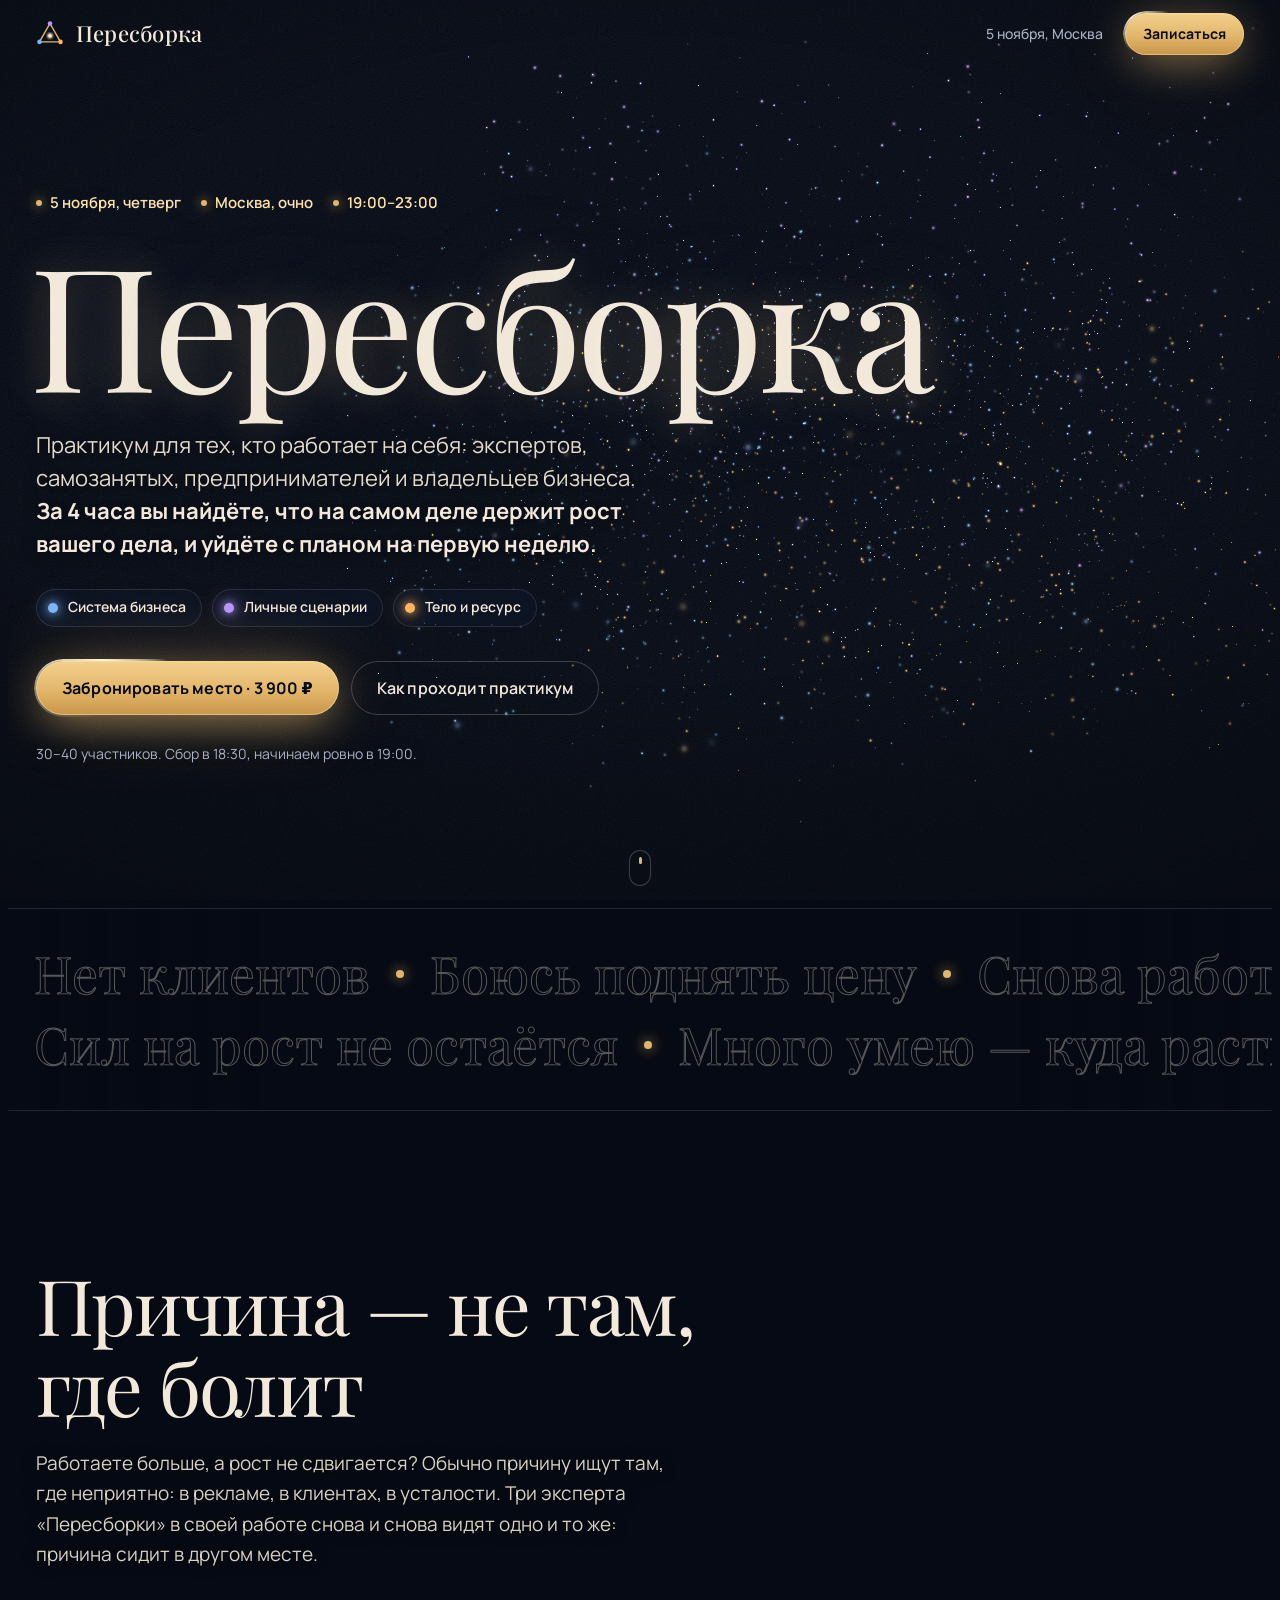
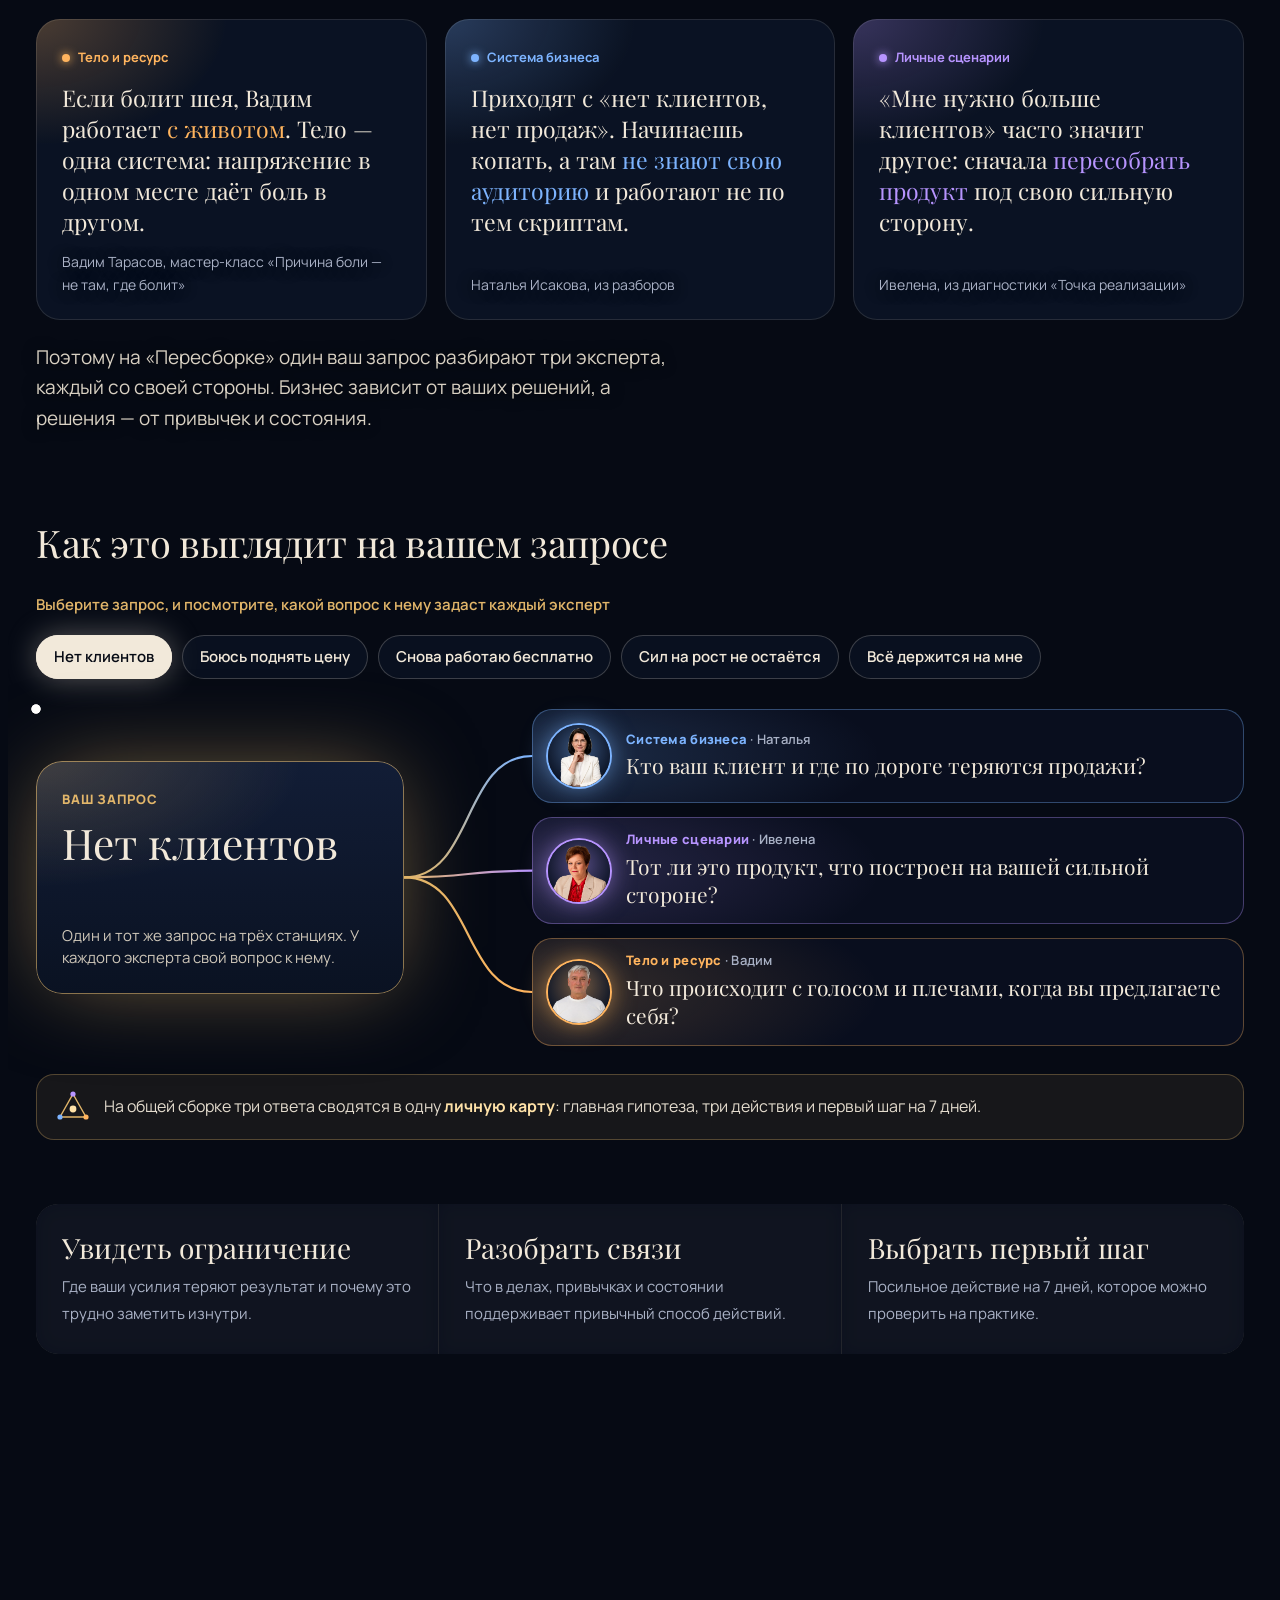
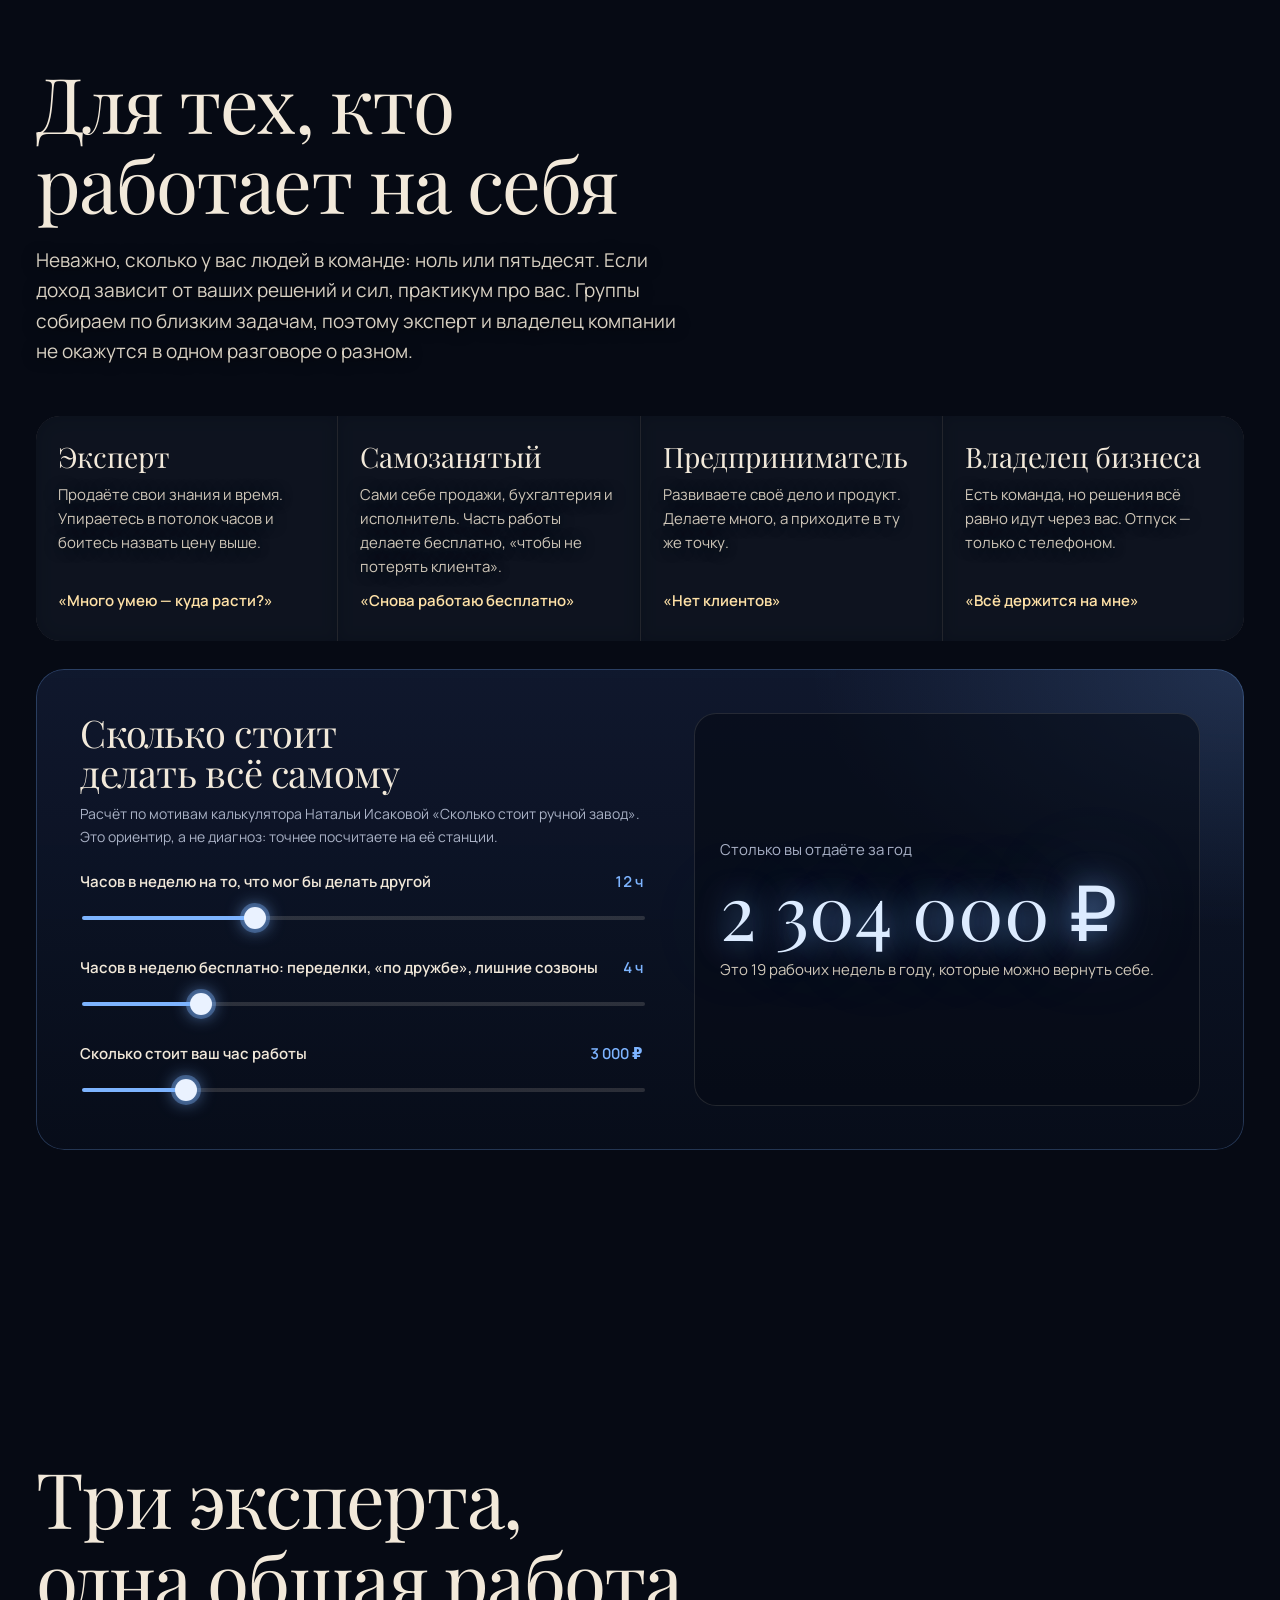
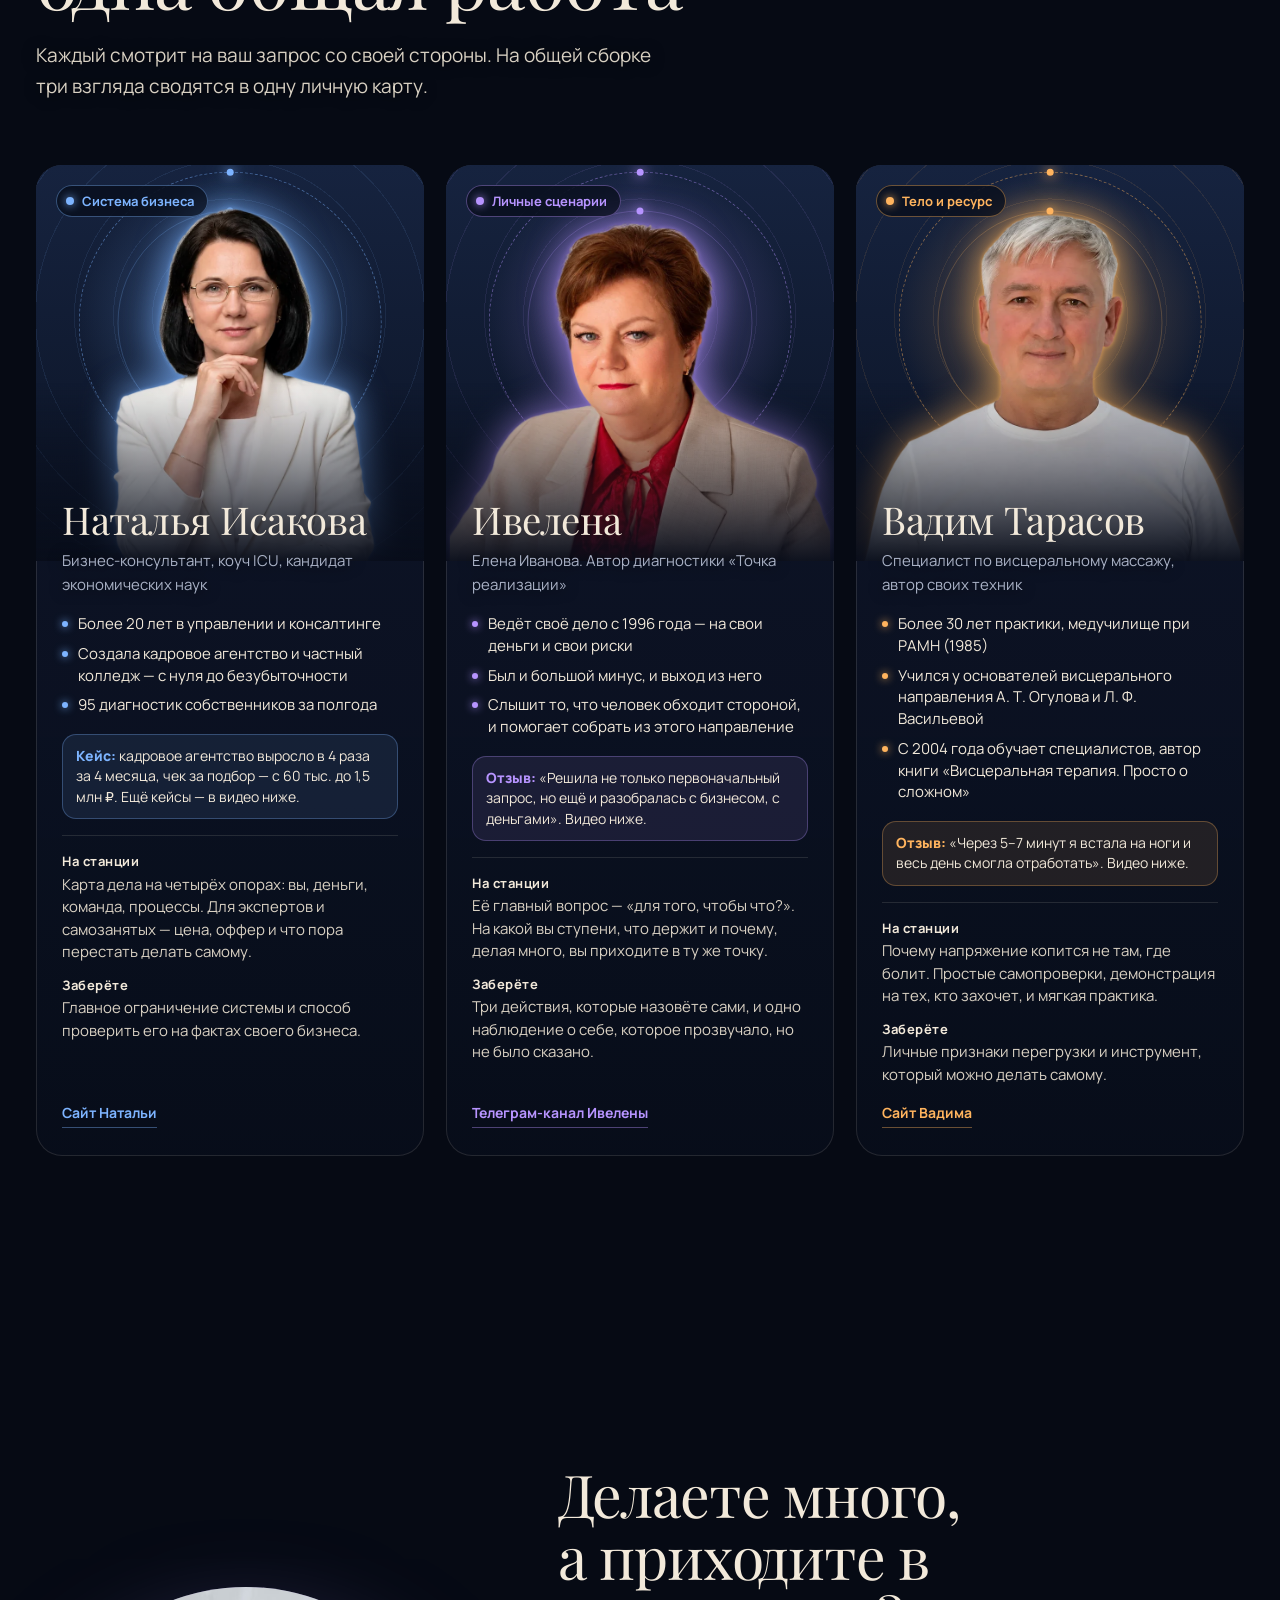
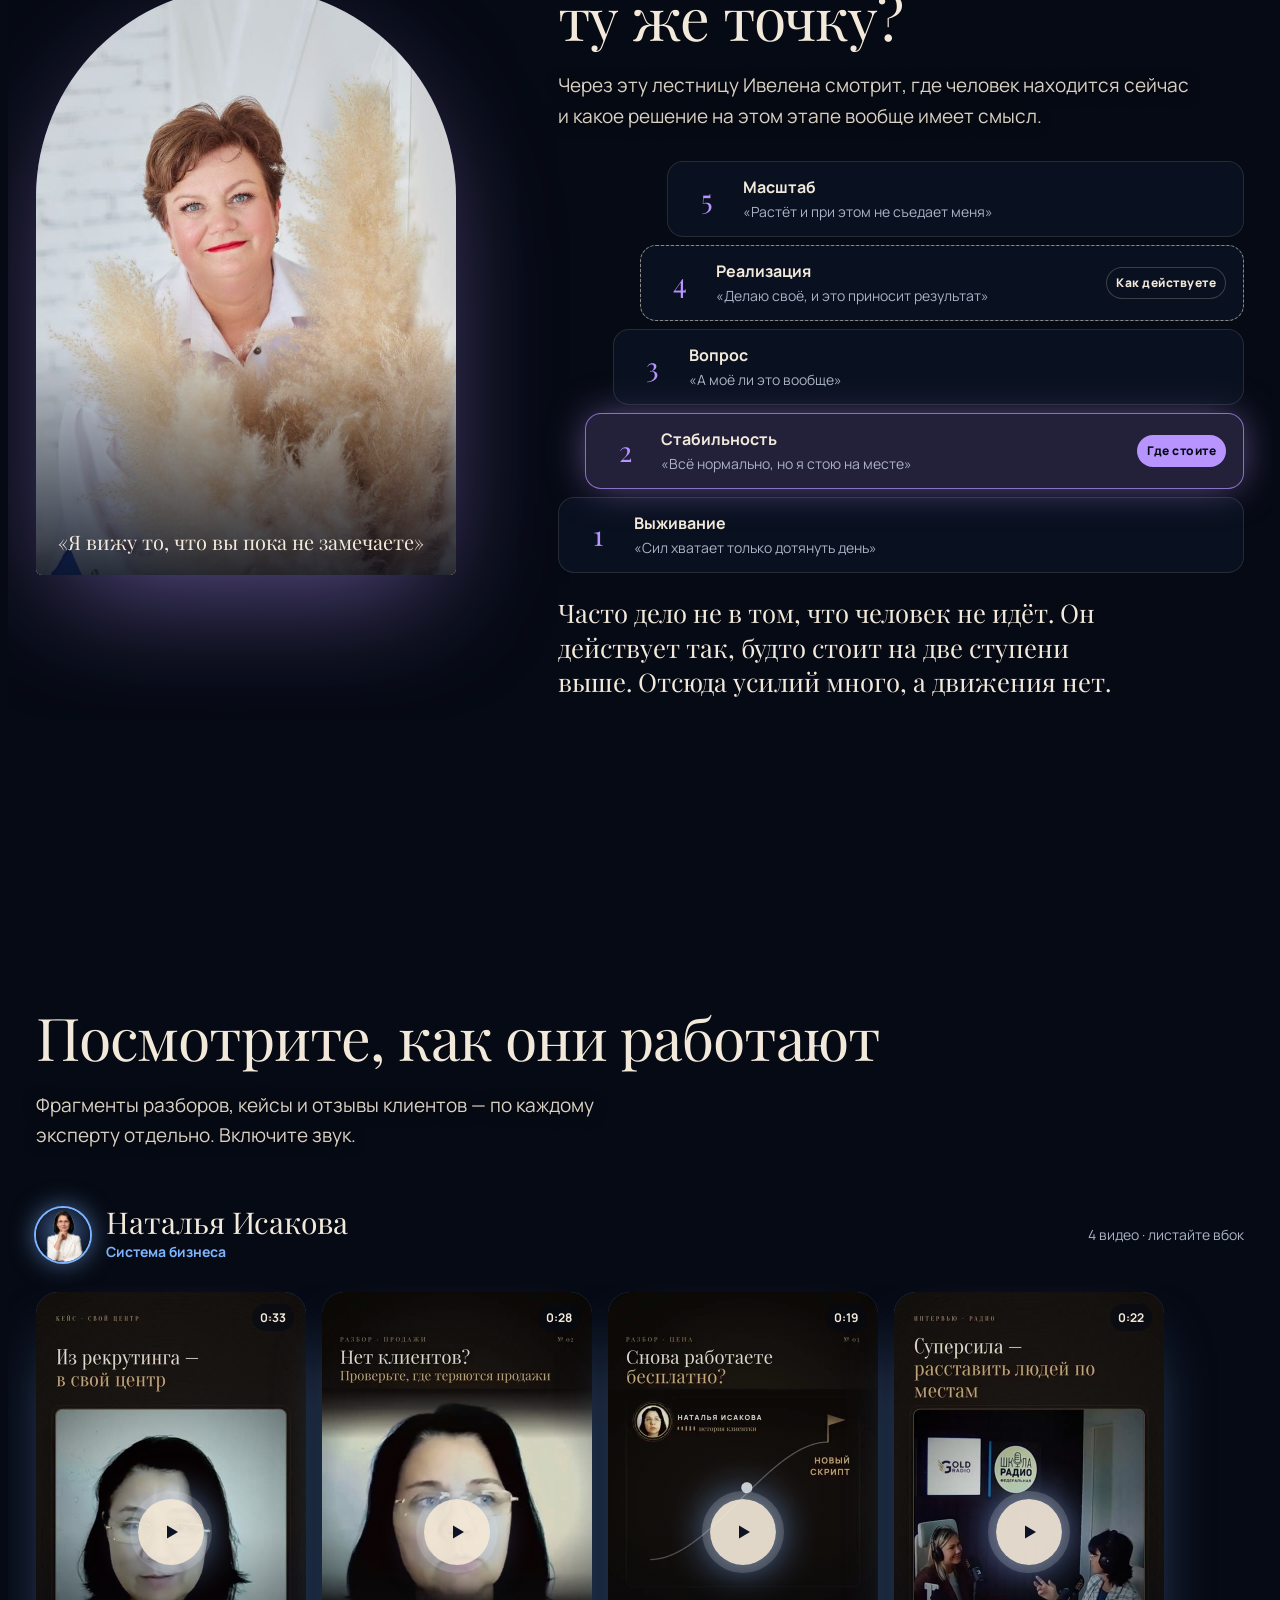
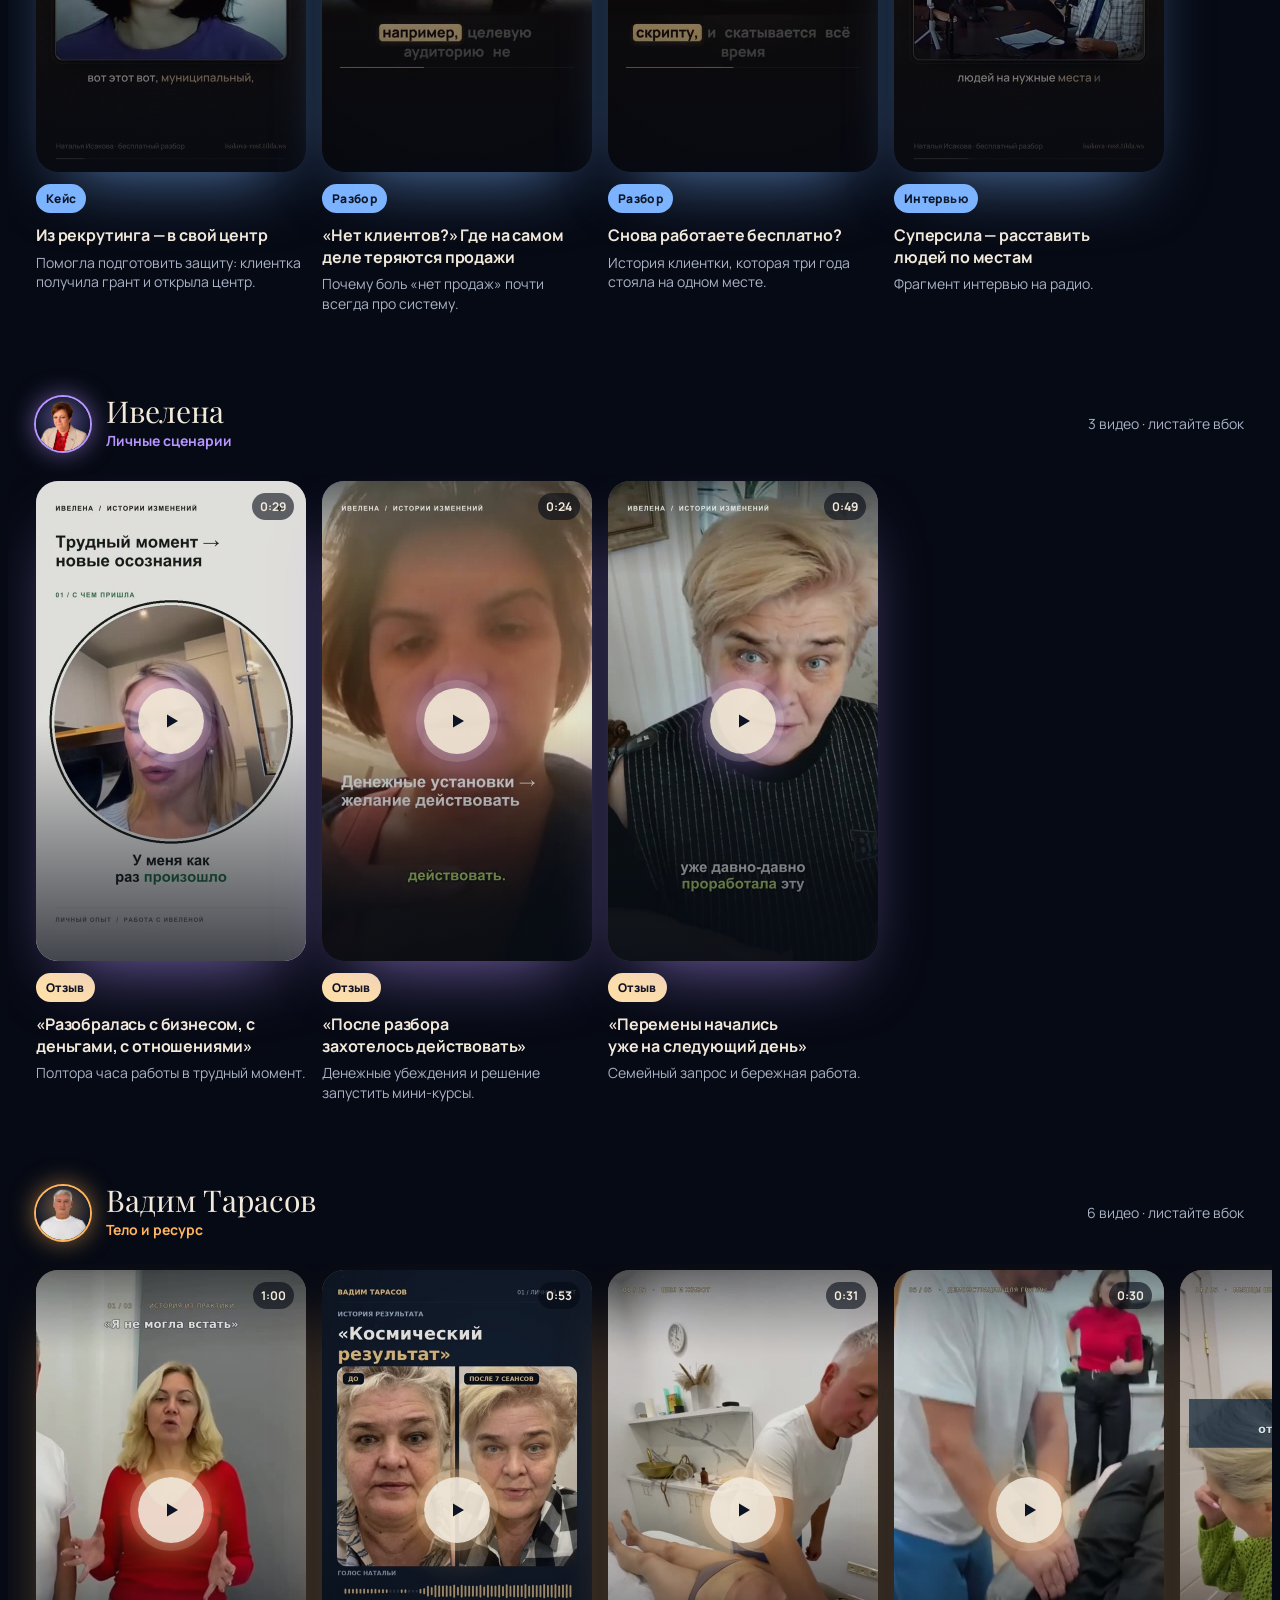
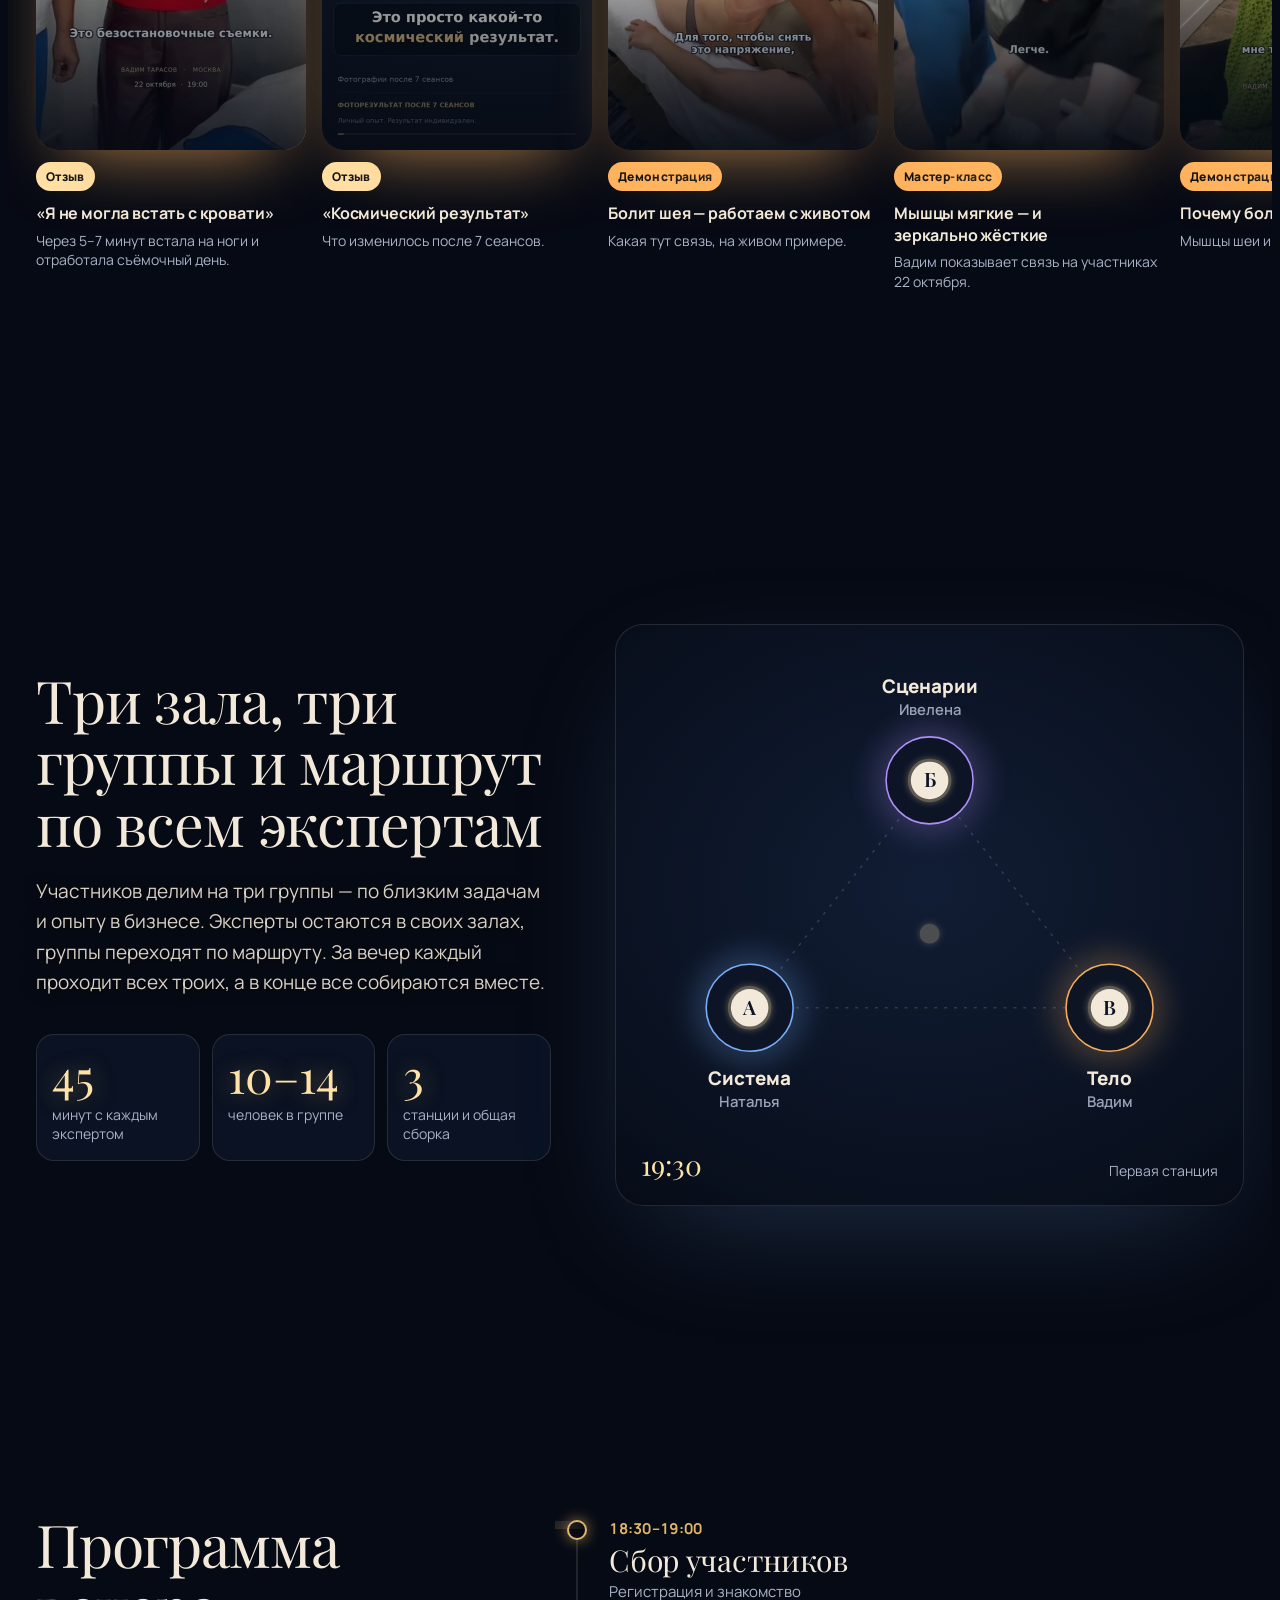
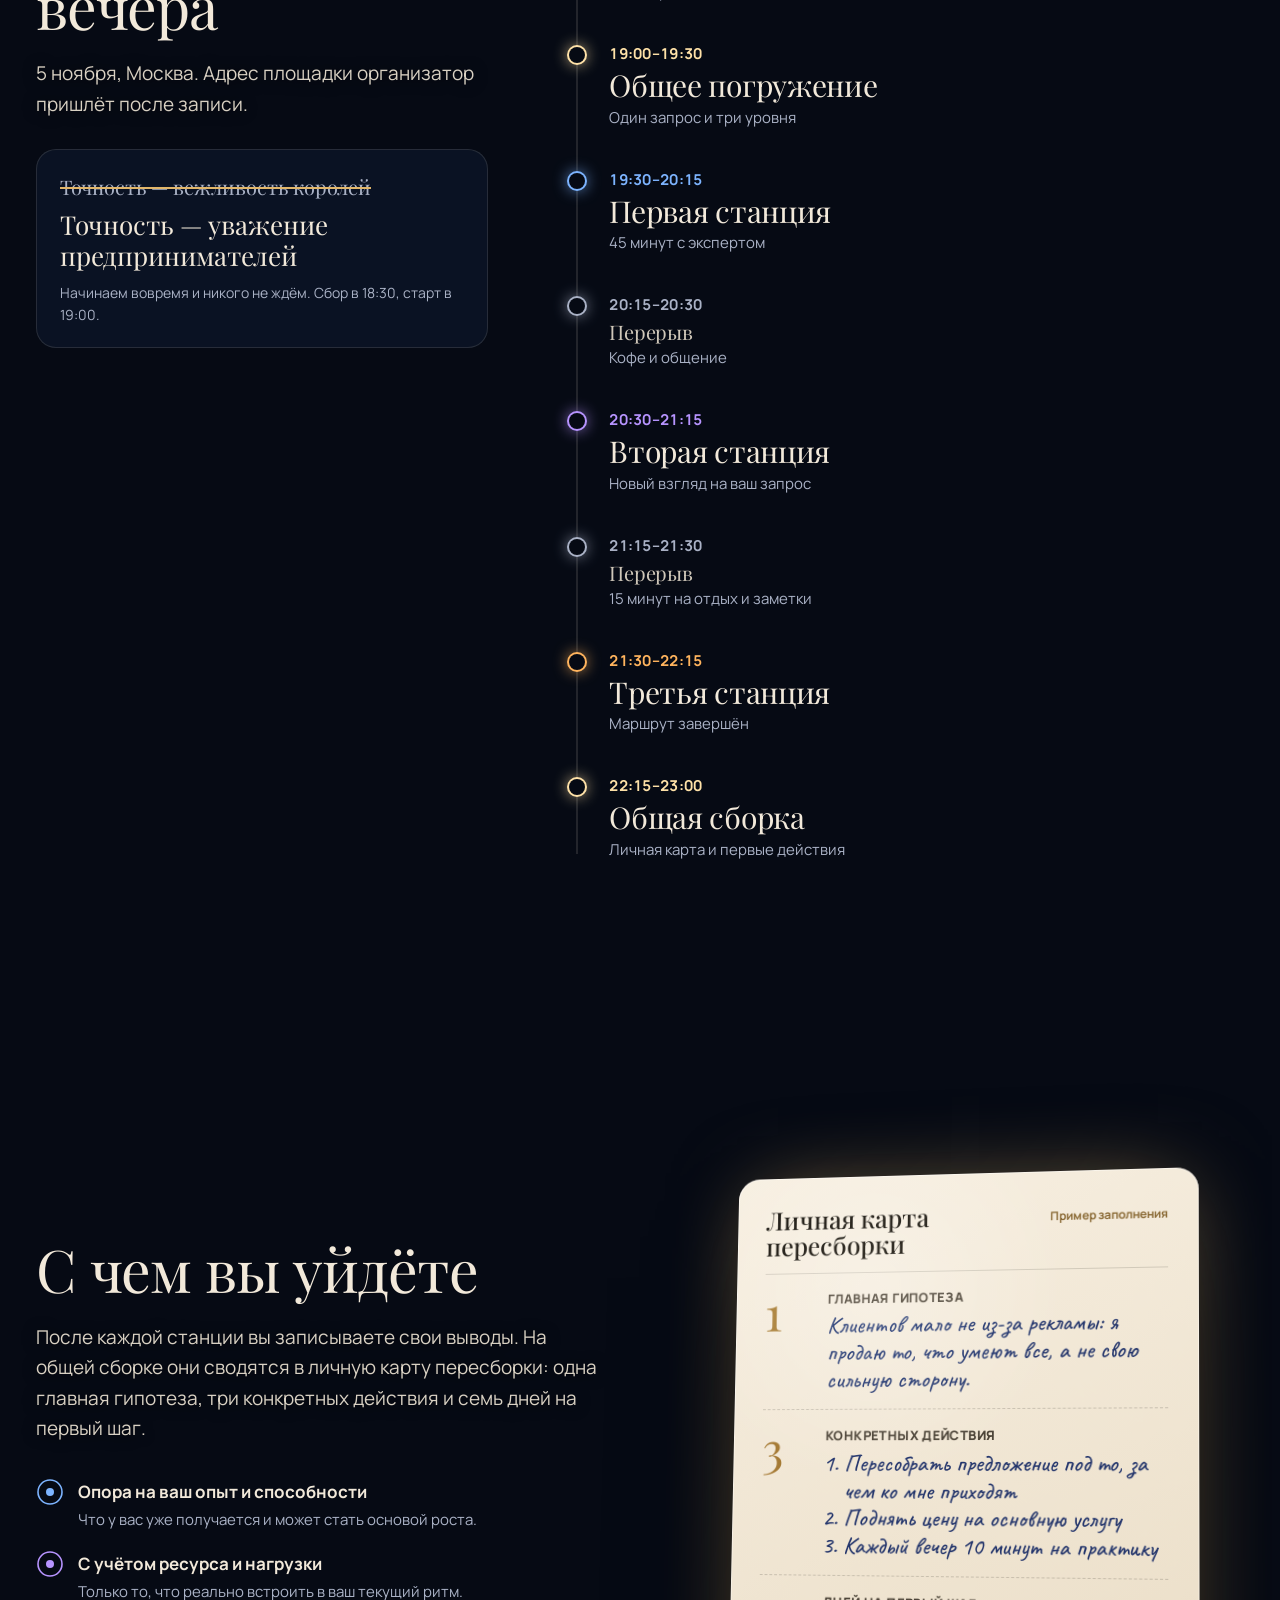
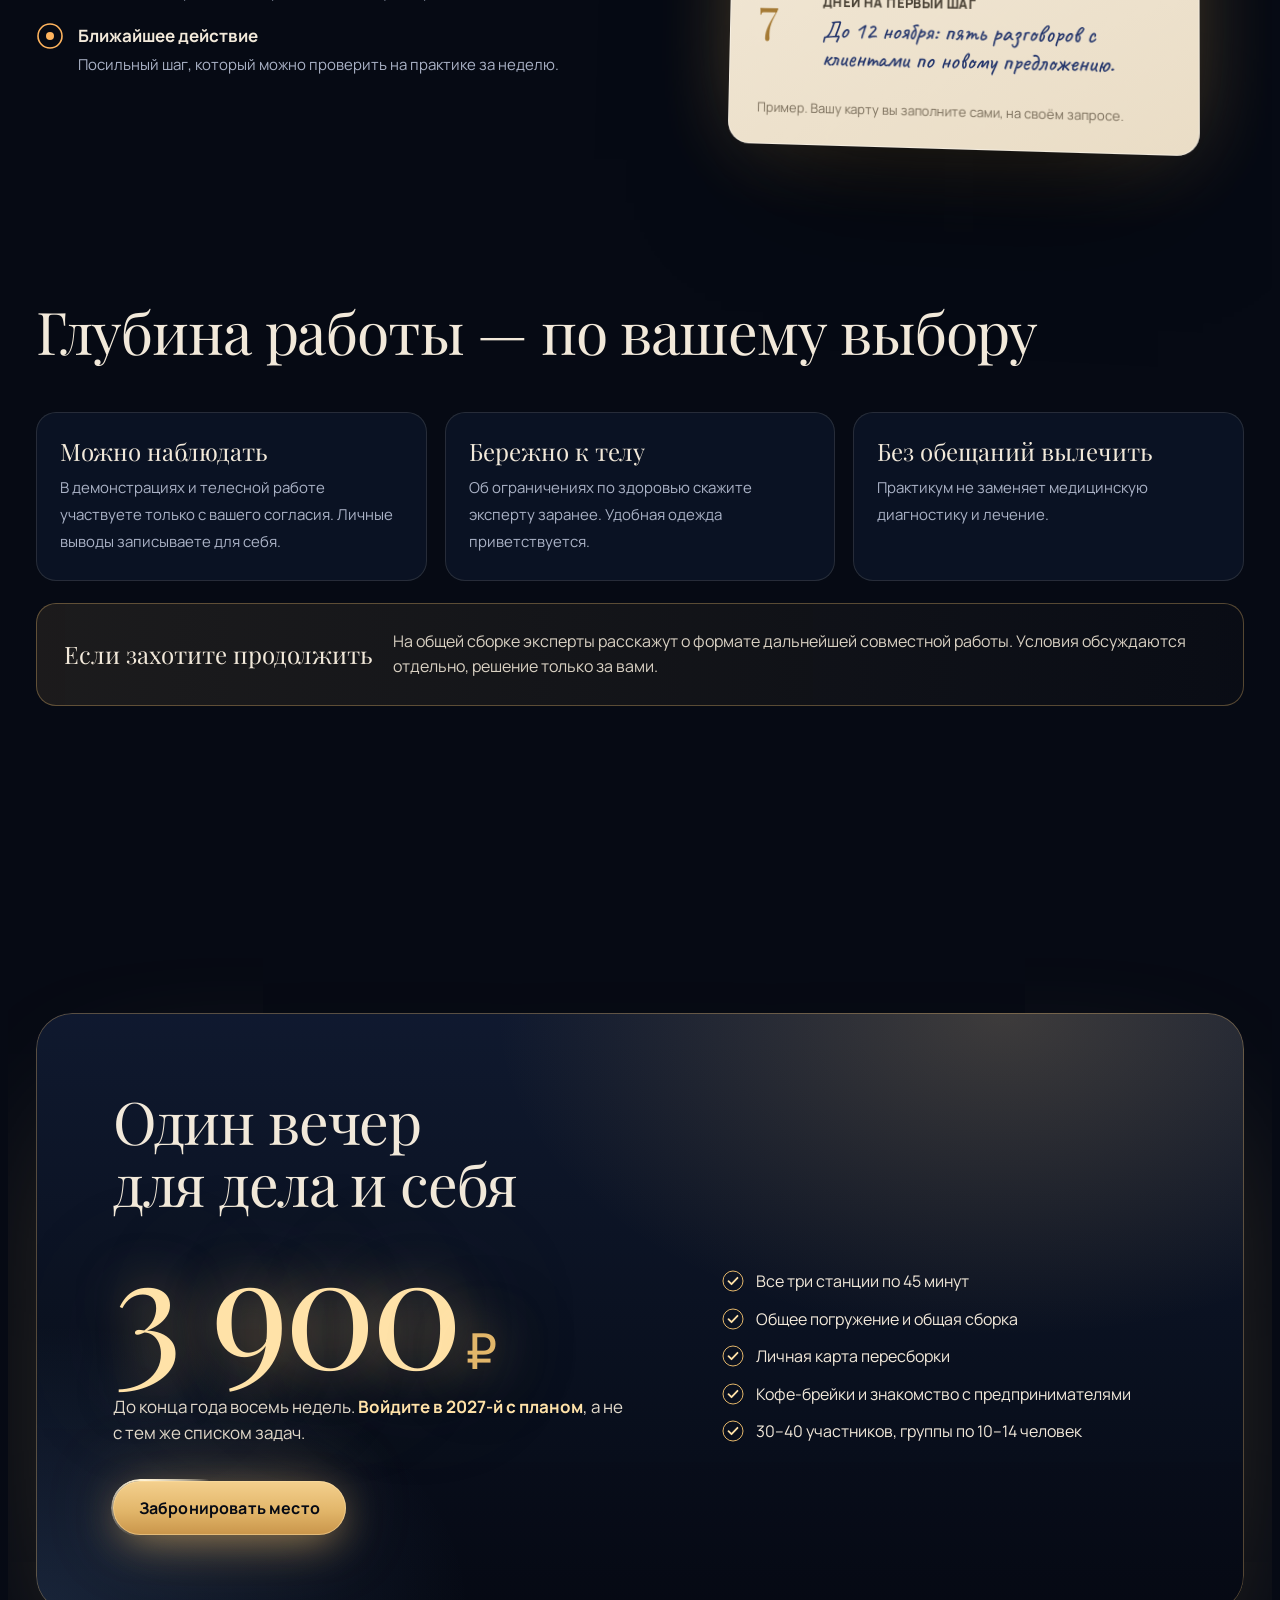
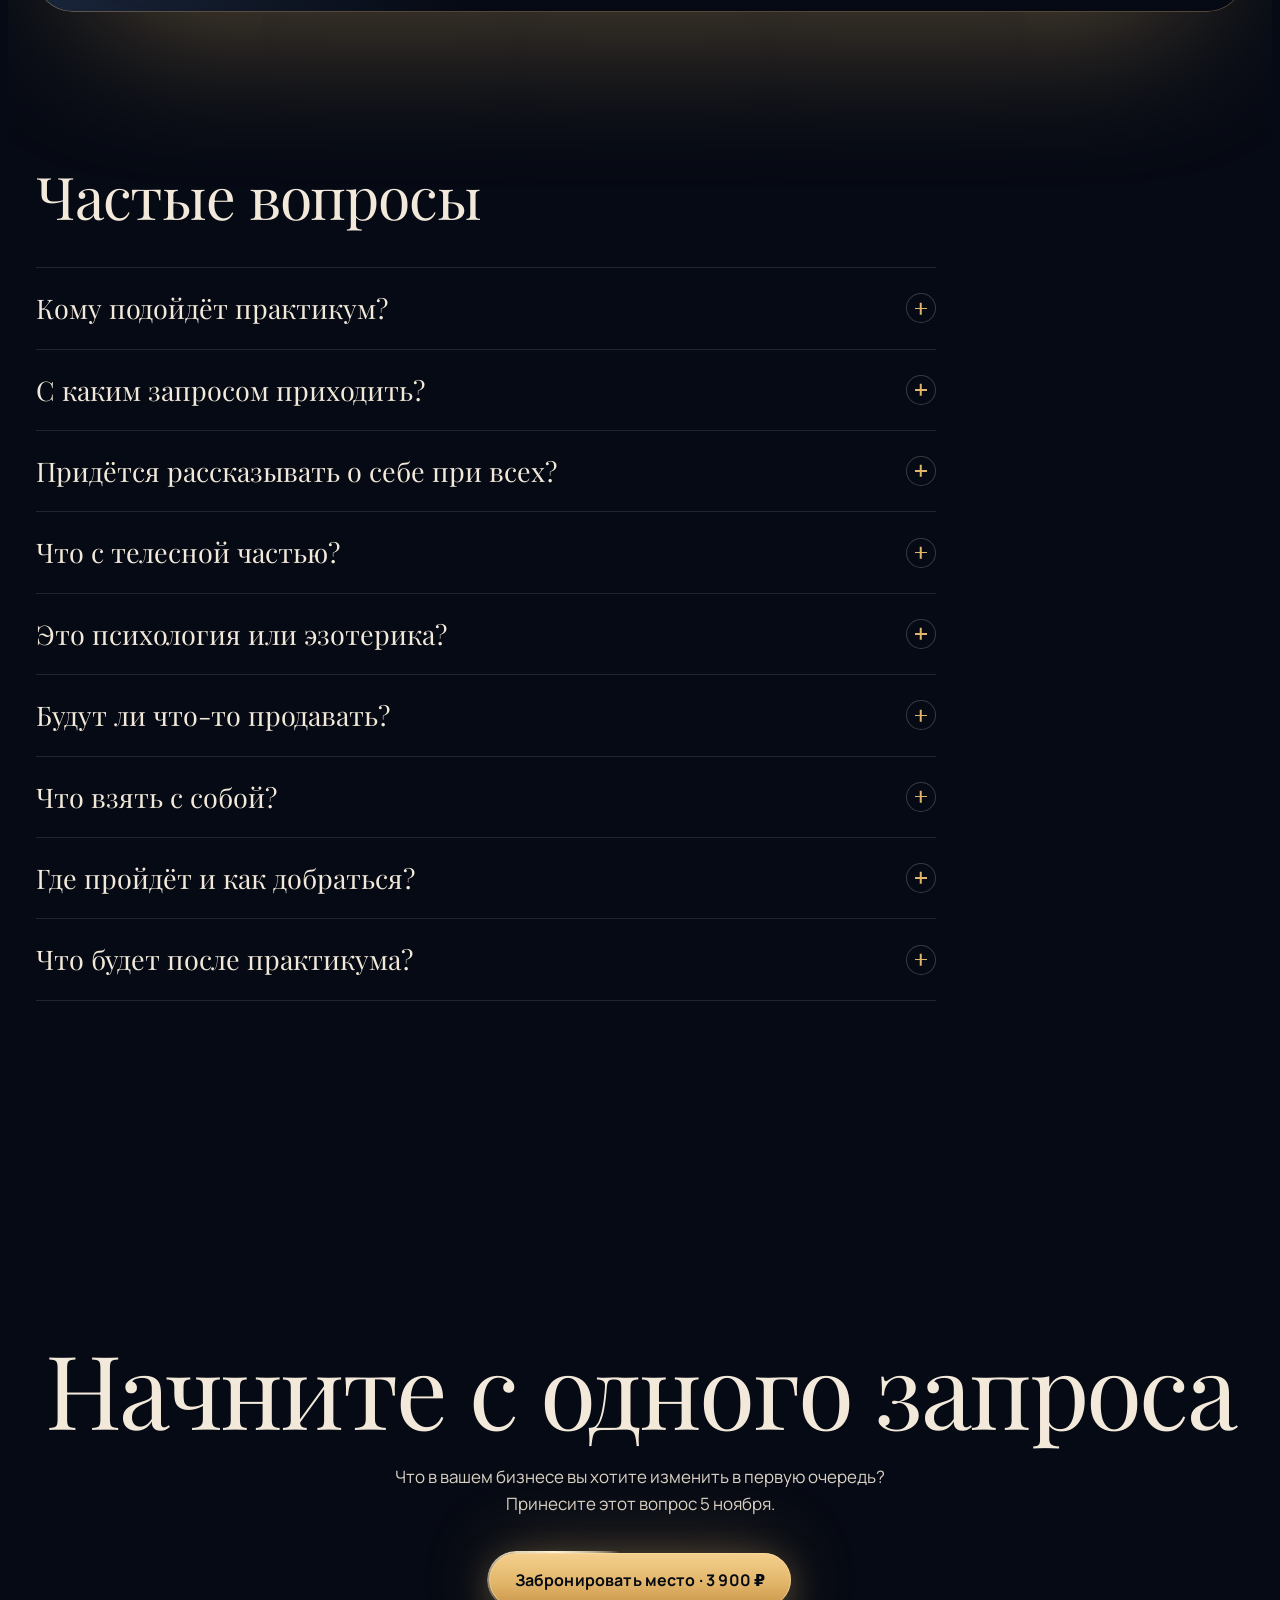
==== commit 29ea36f1: "Мобильная версия: облегчённый режим и заголовок" ====
--- a/index.html
+++ b/index.html
@@ -41,8 +41,8 @@
 }
 *{box-sizing:border-box}
 [hidden]{display:none!important}
-html{background:var(--ink);overflow-x:clip}
-body{background:var(--ink);color:var(--cream);font-family:var(--sans);font-size:17px;line-height:1.6;-webkit-font-smoothing:antialiased;overflow-x:clip}
+html{background:var(--ink);overflow-x:hidden;overflow-x:clip}
+body{background:var(--ink);color:var(--cream);font-family:var(--sans);font-size:17px;line-height:1.6;-webkit-font-smoothing:antialiased;overflow-x:hidden;overflow-x:clip}
 body::before{content:"";position:fixed;inset:0 0 auto;height:env(safe-area-inset-top,0px);z-index:60;background:var(--ink)}
 img{max-width:100%;display:block}
 a{color:inherit}
@@ -53,10 +53,10 @@
 
 /* ---------- atmosphere ---------- */
 #field{position:fixed;inset:0;width:100%;height:100%;z-index:0;pointer-events:none;display:block}
-.grain{position:fixed;inset:-50%;z-index:1;pointer-events:none;opacity:.07;
+.grain{position:fixed;inset:0;z-index:1;pointer-events:none;opacity:.07;
   background-image:url("data:image/svg+xml,%3Csvg xmlns='http://www.w3.org/2000/svg' width='160' height='160'%3E%3Cfilter id='n'%3E%3CfeTurbulence type='fractalNoise' baseFrequency='.85' numOctaves='3' stitchTiles='stitch'/%3E%3CfeColorMatrix values='0 0 0 0 1 0 0 0 0 1 0 0 0 0 1 0 0 0 .9 0'/%3E%3C/filter%3E%3Crect width='100%25' height='100%25' filter='url(%23n)'/%3E%3C/svg%3E");
   animation:grain 1.2s steps(6) infinite}
-@keyframes grain{0%{transform:translate(0,0)}20%{transform:translate(-3%,2%)}40%{transform:translate(2%,-3%)}60%{transform:translate(-2%,-1%)}80%{transform:translate(3%,3%)}100%{transform:translate(0,0)}}
+@keyframes grain{0%{background-position:0 0}20%{background-position:-37px 21px}40%{background-position:29px -43px}60%{background-position:-18px -12px}80%{background-position:41px 33px}100%{background-position:0 0}}
 .vignette{position:fixed;inset:0;z-index:1;pointer-events:none;background:radial-gradient(120% 90% at 50% 40%,transparent 40%,rgba(3,6,12,.75) 100%)}
 .spot{position:fixed;left:0;top:0;width:620px;height:620px;margin:-310px 0 0 -310px;border-radius:50%;z-index:1;pointer-events:none;
   background:radial-gradient(closest-side,rgba(226,182,106,.10),transparent);opacity:0;transition:opacity .6s}
@@ -90,13 +90,13 @@
 .btn-sm{--h:42px;padding:0 18px;font-size:14px}
 
 /* ---------- hero ---------- */
-.hero{padding-top:calc(130px + env(safe-area-inset-top,0px));padding-bottom:90px;min-height:min(980px,100svh);display:flex;align-items:center;overflow:clip}
+.hero{padding-top:calc(130px + env(safe-area-inset-top,0px));padding-bottom:90px;min-height:min(980px,100vh);min-height:min(980px,100svh);display:flex;align-items:center;overflow:hidden;overflow:clip}
 .hero>.wrap{width:100%}
 .hero-grid{display:grid;grid-template-columns:minmax(0,1fr);gap:28px}
 .when{display:flex;flex-wrap:wrap;gap:8px 20px;color:var(--gold-hi);font-weight:600;font-size:15px}
 .when span{display:inline-flex;align-items:center;gap:8px}
 .when span::before{content:"";width:6px;height:6px;border-radius:50%;background:var(--gold);box-shadow:0 0 12px var(--gold)}
-.h1{font-size:clamp(64px,13.4vw,212px);line-height:.92;letter-spacing:-.035em;font-weight:400;margin-left:-.04em;
+.h1{font-size:clamp(42px,13.4vw,212px);white-space:nowrap;line-height:.92;letter-spacing:-.035em;font-weight:400;margin-left:-.04em;
   color:var(--cream);text-shadow:0 0 40px rgba(226,182,106,.28),0 0 120px rgba(125,180,255,.18)}
 .h1 .ch{display:inline-block;will-change:transform,opacity,filter}
 .lead{max-width:620px;font-size:clamp(18px,1.9vw,22px);line-height:1.5;color:#E3DBCD}
@@ -232,7 +232,7 @@
 .mc-l{font-size:13px;font-weight:800;letter-spacing:.03em;color:#4A4236}
 .mc-hand{font-family:var(--hand);font-size:24px;line-height:1.15;color:#22346B;margin-top:4px}
 .mc-hand ol{margin:2px 0 0;padding-left:20px}
-.mc-foot{font-size:12px;color:#7A6E5B;margin-top:10px}
+.mc-foot{font-size:13px;color:#7A6E5B;margin-top:10px}
 
 /* ---------- care ---------- */
 .care{display:grid;grid-template-columns:repeat(3,minmax(0,1fr));gap:18px;margin-top:50px}
@@ -395,6 +395,28 @@
 .intro,.lead,.hero-note,.ex-role,.voice small,.aud span{text-shadow:0 1px 14px rgba(6,10,20,.85)}
 .h1,.h2,.h2-sm{text-wrap:balance}
 
+/* ---------- fallbacks for browsers without color-mix (iOS < 16.2) ---------- */
+@supports not (color: color-mix(in srgb, red 50%, blue)) {
+  .ex-photo{background:radial-gradient(55% 50% at 50% 38%,rgba(125,180,255,.25),transparent 72%),linear-gradient(180deg,#16233F,#0B1324)}
+  .ex-photo img{filter:none!important}
+  .dview,.voice,.reel-v,.view{box-shadow:0 0 0 1px var(--line-2) inset}
+  .proof{background:rgba(242,233,218,.06);box-shadow:0 0 0 1px var(--line) inset}
+  .av{background:#14213B}
+}
+
+/* ---------- phones and touch devices: lighter rendering ---------- */
+@media (max-width:980px), (hover:none) {
+  .grain,.spot{display:none}
+  *,*::before,*::after{-webkit-backdrop-filter:none!important;backdrop-filter:none!important}
+  header.top.scrolled{background:rgba(6,10,20,.95)}
+  .voice,.view,.dview,.stat,.care div,.punct,.calc-out,.lvl,.ex-tag,.chip{background-color:rgba(11,18,35,.92)}
+  .aud div,.thesis div{background:rgba(8,13,26,.95)}
+  .ex-photo img,.ex:hover .ex-photo img{filter:none}
+  .ex-photo .fig img{animation:none}
+  .ex-photo .orb.o2{display:none}
+  .mq-row span{-webkit-text-stroke-width:.8px}
+}
+
 /* ---------- responsive ---------- */
 @media (max-width:980px){
   .format,.program,.result,.price-grid{grid-template-columns:minmax(0,1fr)}
@@ -410,10 +432,11 @@
 }
 @media (max-width:560px){
   body{font-size:16px}
+  .h1{font-size:15vw}
   .hero{padding-top:calc(104px + env(safe-area-inset-top,0px));padding-bottom:80px}
   .stats{grid-template-columns:minmax(0,1fr) minmax(0,1fr) minmax(0,1fr);gap:8px}
   .stat{padding:14px 10px}
-  .stat span{font-size:12.5px}
+  .stat span{font-size:13.5px}
   .btn{--h:52px;padding:0 22px}
   .hero-cta .btn{width:100%}
   .price-cta .btn{width:100%}
@@ -824,12 +847,14 @@
 (() => {
 const reduce = matchMedia('(prefers-reduced-motion: reduce)').matches;
 const isTouch = matchMedia('(hover: none)').matches;
+const lite = isTouch || innerWidth < 760 || (navigator.deviceMemory && navigator.deviceMemory <= 4) || (navigator.connection && navigator.connection.saveData);
 const hasGSAP = typeof window.gsap !== 'undefined';
 if (hasGSAP && window.ScrollTrigger) gsap.registerPlugin(ScrollTrigger);
-
-/* ---------- smooth scroll ---------- */
 let lenis = null;
-if (!reduce && window.Lenis && hasGSAP) {
+
+
+try {/* ---------- smooth scroll ---------- */
+if (!reduce && !isTouch && window.Lenis && hasGSAP) {
   try {
     lenis = new Lenis({ duration: 1.15, smoothWheel: true });
     lenis.on('scroll', ScrollTrigger.update);
@@ -843,12 +868,16 @@
   if (lenis) lenis.scrollTo(el, { offset: -70 }); else el.scrollIntoView({ behavior: reduce ? 'auto' : 'smooth' });
 }));
 
-/* ---------- header ---------- */
-const top = document.getElementById('top');
-const onScroll = () => top.classList.toggle('scrolled', window.scrollY > 30);
+} catch (err) { console.warn('[smooth scroll]', err); }
+
+try {/* ---------- header ---------- */
+const topBar = document.getElementById('top');
+const onScroll = () => topBar.classList.toggle('scrolled', window.scrollY > 30);
 addEventListener('scroll', onScroll, { passive: true }); onScroll();
 
-/* ---------- cursor light ---------- */
+} catch (err) { console.warn('[header]', err); }
+
+try {/* ---------- cursor light ---------- */
 const spot = document.querySelector('.spot');
 if (!isTouch) {
   let sx = innerWidth / 2, sy = innerHeight / 2, tx = sx, ty = sy;
@@ -856,13 +885,17 @@
   (function loop() { sx += (tx - sx) * .12; sy += (ty - sy) * .12; spot.style.transform = `translate(${sx}px,${sy}px)`; requestAnimationFrame(loop); })();
 }
 
-/* ---------- marquee ---------- */
+} catch (err) { console.warn('[cursor light]', err); }
+
+try {/* ---------- marquee ---------- */
 const pains = ['Нет клиентов','Боюсь поднять цену','Снова работаю бесплатно','Всё держится на мне','Хочу, но откладываю','Сил на рост не остаётся','Много умею — куда расти?','Не знаю, сколько зарабатываю','Не могу отпустить контроль','Делаю много, а стою на месте','Чувствую, что застрял'];
 const fill = (el, arr) => { const html = arr.map(t => `<span>${t}</span><em></em>`).join(''); el.innerHTML = html + html; };
 fill(document.getElementById('mq1'), pains);
 fill(document.getElementById('mq2'), pains.slice(5).concat(pains.slice(0, 5)));
 
-/* ---------- hero letters ---------- */
+} catch (err) { console.warn('[marquee]', err); }
+
+try {/* ---------- hero letters ---------- */
 const h1 = document.getElementById('h1');
 const word = h1.textContent; h1.textContent = '';
 const chars = [...word].map(c => { const s = document.createElement('span'); s.className = 'ch'; s.textContent = c; s.setAttribute('aria-hidden', 'true'); h1.appendChild(s); return s; });
@@ -879,7 +912,9 @@
     onUpdate: self => { if (!introDone) return; const p = self.progress; chars.forEach((c, i) => { const d = drift[i]; c.style.transform = `translate(${d.x * p}px,${d.y * p}px) rotate(${d.r * p}deg)`; c.style.opacity = 1 - p * .9; }); } });
 }
 
-/* ---------- decoder ---------- */
+} catch (err) { console.warn('[hero letters]', err); }
+
+try {/* ---------- decoder ---------- */
 const REQ = [
   { k: 'Нет клиентов', l: ['Нет', 'клиентов'],
     v: ['Кто ваш клиент и где по дороге теряются продажи?', 'Тот ли это продукт, что построен на вашей сильной стороне?', 'Что происходит с голосом и плечами, когда вы предлагаете себя?'] },
@@ -913,8 +948,9 @@
     html += `<linearGradient id="lg${i}" gradientUnits="userSpaceOnUse" x1="${sx}" y1="${sy}" x2="${ex}" y2="${ey}"><stop offset="0" stop-color="#E2B66A"/><stop offset="1" stop-color="${LC[i]}"/></linearGradient>`;
     return d;
   });
-  html += '</defs>' + ds.map((d, i) => `<path d="${d}" fill="none" stroke="url(#lg${i})" stroke-width="2.2" stroke-linecap="round" filter="url(#lg)"/>`).join('')
-    + ds.map((d, i) => `<circle r="4.5" fill="#fff" filter="url(#lg)"/>`).join('');
+  const fl = lite ? '' : ' filter="url(#lg)"';
+  html += '</defs>' + ds.map((d, i) => `<path d="${d}" fill="none" stroke="url(#lg${i})" stroke-width="2.2" stroke-linecap="round"${fl}/>`).join('')
+    + ds.map((d, i) => `<circle r="4.5" fill="#fff"${fl}/>`).join('');
   linesSvg.innerHTML = html;
   paths = [...linesSvg.querySelectorAll('path')]; dots = [...linesSvg.querySelectorAll('circle')];
   paths.forEach(p => { const L = p.getTotalLength(); p.dataset.l = L; p.style.strokeDasharray = L; p.style.strokeDashoffset = draw ? L : 0; });
@@ -957,7 +993,9 @@
   }), { threshold: .3 }).observe(stage);
 } else { decVisible = true; layoutLines(false); }
 
-/* ---------- calculator ---------- */
+} catch (err) { console.warn('[decoder]', err); }
+
+try {/* ---------- calculator ---------- */
 (function calc() {
   const $ = id => document.getElementById(id);
   const a = $('c-routine'), f = $('c-free'), rt = $('c-rate'), out = $('c-sum'), wk = $('c-weeks');
@@ -977,7 +1015,9 @@
   upd(false);
 })();
 
-/* ---------- ladder: where you act vs where you stand ---------- */
+} catch (err) { console.warn('[calculator]', err); }
+
+try {/* ---------- ladder: where you act vs where you stand ---------- */
 (function ladder() {
   const li = [...document.querySelectorAll('#steps-l li')];
   const set = (real, act) => li.forEach((el, i) => {
@@ -994,7 +1034,9 @@
   } });
 })();
 
-/* ---------- reels, grouped by expert ---------- */
+} catch (err) { console.warn('[ladder: where you act vs where you stand]', err); }
+
+try {/* ---------- reels, grouped by expert ---------- */
 (function reels() {
   const G = [
     { name: 'Наталья Исакова', lvl: 'Система бизнеса', c: 'var(--sys)', av: 'natalia', items: [
@@ -1034,7 +1076,9 @@
   });
 })();
 
-/* ---------- living portraits: parallax + rim light ---------- */
+} catch (err) { console.warn('[reels, grouped by expert]', err); }
+
+try {/* ---------- living portraits: parallax + rim light ---------- */
 if (!isTouch && !reduce) document.querySelectorAll('.ex').forEach(ex => {
   const ph = ex.querySelector('.ex-photo');
   ex.addEventListener('pointermove', e => { const r = ph.getBoundingClientRect(); const x = (e.clientX - r.left) / r.width, y = (e.clientY - r.top) / r.height;
@@ -1042,7 +1086,9 @@
   ex.addEventListener('pointerleave', () => { ph.style.setProperty('--px', 0); ph.style.setProperty('--py', 0); });
 });
 
-/* ---------- countdown ---------- */
+} catch (err) { console.warn('[living portraits: parallax + rim light]', err); }
+
+try {/* ---------- countdown ---------- */
 (function countdown() {
   const T = Date.parse('2026-11-05T19:00:00+03:00');
   const els = document.querySelectorAll('[data-cd]');
@@ -1057,7 +1103,9 @@
   tick(); setInterval(tick, 30000);
 })();
 
-/* ---------- route ---------- */
+} catch (err) { console.warn('[countdown]', err); }
+
+try {/* ---------- route ---------- */
 (function route() {
   const NS = 'http://www.w3.org/2000/svg';
   const ST = [
@@ -1107,12 +1155,16 @@
   ScrollTrigger.create({ trigger: '#route', start: 'top 85%', end: 'bottom 10%', onToggle: self => self.isActive ? tl.play() : tl.pause() });
 })();
 
-/* ---------- timeline fill ---------- */
+} catch (err) { console.warn('[route]', err); }
+
+try {/* ---------- timeline fill ---------- */
 if (hasGSAP && !reduce) {
   gsap.fromTo('#tl-fill', { scaleY: 0 }, { scaleY: 1, ease: 'none', scrollTrigger: { trigger: '#tl', start: 'top 70%', end: 'bottom 60%', scrub: .6 } });
 }
 
-/* ---------- map card tilt ---------- */
+} catch (err) { console.warn('[timeline fill]', err); }
+
+try {/* ---------- map card tilt ---------- */
 const card = document.getElementById('mapcard');
 if (!isTouch && !reduce) {
   const stage = card.parentElement;
@@ -1125,7 +1177,9 @@
   card.style.transform = 'rotateY(-8deg) rotateX(4deg)';
 }
 
-/* ---------- modal ---------- */
+} catch (err) { console.warn('[map card tilt]', err); }
+
+try {/* ---------- modal ---------- */
 const modal = document.getElementById('modal');
 let lastFocus = null;
 const open = () => { lastFocus = document.activeElement; modal.hidden = false; lenis && lenis.stop(); document.getElementById('m-close').focus();
@@ -1149,14 +1203,16 @@
   const canvas = document.getElementById('field');
   if (!window.THREE) { canvas.remove(); return; }
   let renderer;
-  try { renderer = new THREE.WebGLRenderer({ canvas, antialias: false, alpha: true, powerPreference: 'high-performance' }); }
+  try { renderer = new THREE.WebGLRenderer({ canvas, antialias: false, alpha: true, powerPreference: lite ? 'low-power' : 'high-performance' }); }
   catch (e) { canvas.remove(); return; }
-  const DPR = Math.min(devicePixelRatio || 1, 2);
+  const DPR = Math.min(devicePixelRatio || 1, lite ? 1.5 : 2);
   renderer.setPixelRatio(DPR);
   const scene = new THREE.Scene();
   const camera = new THREE.PerspectiveCamera(50, 1, .1, 100); camera.position.z = 10;
   const small = innerWidth < 760;
-  const N = small ? 4200 : 9000;
+  const N = lite ? 2600 : 9000;
+  let dead = false;
+  canvas.addEventListener('webglcontextlost', e => { e.preventDefault(); dead = true; canvas.style.display = 'none'; });
 
   const COL = [new THREE.Color('#7DB4FF'), new THREE.Color('#B794FF'), new THREE.Color('#FFB45E')];
   const p0 = new Float32Array(N * 3), p1 = new Float32Array(N * 3), p2 = new Float32Array(N * 3), p3 = new Float32Array(N * 3);
@@ -1307,6 +1363,7 @@
   let visible = true; document.addEventListener('visibilitychange', () => { visible = !document.hidden; });
   const clock = new THREE.Clock(); let t = 0;
   function frame() {
+    if (dead) return;
     requestAnimationFrame(frame);
     if (!visible) return;
     const dt = Math.min(clock.getDelta(), .05); t += reduce ? 0 : dt;
@@ -1320,6 +1377,8 @@
   }
   frame();
 })();
+
+} catch (err) { console.warn('[modal]', err); }
 })();
 </script>
 
--- a/assets/fonts.css
+++ b/assets/fonts.css
@@ -0,0 +1,20 @@
+@font-face{font-family:'Playfair Display';font-style:normal;font-weight:400;font-display:swap;src:url(playfair-display-cyrillic-400-normal.woff2) format('woff2');unicode-range:U+0301,U+0400-045F,U+0490-0491,U+04B0-04B1,U+2116}
+@font-face{font-family:'Playfair Display';font-style:normal;font-weight:400;font-display:swap;src:url(playfair-display-latin-400-normal.woff2) format('woff2');unicode-range:U+0000-00FF,U+0131,U+0152-0153,U+02BB-02BC,U+02C6,U+02DA,U+02DC,U+0304,U+0308,U+0329,U+2000-206F,U+20AC,U+2122,U+2191,U+2193,U+2212,U+2215,U+FEFF,U+FFFD}
+@font-face{font-family:'Playfair Display';font-style:normal;font-weight:500;font-display:swap;src:url(playfair-display-cyrillic-500-normal.woff2) format('woff2');unicode-range:U+0301,U+0400-045F,U+0490-0491,U+04B0-04B1,U+2116}
+@font-face{font-family:'Playfair Display';font-style:normal;font-weight:500;font-display:swap;src:url(playfair-display-latin-500-normal.woff2) format('woff2');unicode-range:U+0000-00FF,U+0131,U+0152-0153,U+02BB-02BC,U+02C6,U+02DA,U+02DC,U+0304,U+0308,U+0329,U+2000-206F,U+20AC,U+2122,U+2191,U+2193,U+2212,U+2215,U+FEFF,U+FFFD}
+@font-face{font-family:'Playfair Display';font-style:normal;font-weight:600;font-display:swap;src:url(playfair-display-cyrillic-600-normal.woff2) format('woff2');unicode-range:U+0301,U+0400-045F,U+0490-0491,U+04B0-04B1,U+2116}
+@font-face{font-family:'Playfair Display';font-style:normal;font-weight:600;font-display:swap;src:url(playfair-display-latin-600-normal.woff2) format('woff2');unicode-range:U+0000-00FF,U+0131,U+0152-0153,U+02BB-02BC,U+02C6,U+02DA,U+02DC,U+0304,U+0308,U+0329,U+2000-206F,U+20AC,U+2122,U+2191,U+2193,U+2212,U+2215,U+FEFF,U+FFFD}
+@font-face{font-family:'Manrope';font-style:normal;font-weight:400;font-display:swap;src:url(manrope-cyrillic-400-normal.woff2) format('woff2');unicode-range:U+0301,U+0400-045F,U+0490-0491,U+04B0-04B1,U+2116}
+@font-face{font-family:'Manrope';font-style:normal;font-weight:400;font-display:swap;src:url(manrope-latin-400-normal.woff2) format('woff2');unicode-range:U+0000-00FF,U+0131,U+0152-0153,U+02BB-02BC,U+02C6,U+02DA,U+02DC,U+0304,U+0308,U+0329,U+2000-206F,U+20AC,U+2122,U+2191,U+2193,U+2212,U+2215,U+FEFF,U+FFFD}
+@font-face{font-family:'Manrope';font-style:normal;font-weight:500;font-display:swap;src:url(manrope-cyrillic-500-normal.woff2) format('woff2');unicode-range:U+0301,U+0400-045F,U+0490-0491,U+04B0-04B1,U+2116}
+@font-face{font-family:'Manrope';font-style:normal;font-weight:500;font-display:swap;src:url(manrope-latin-500-normal.woff2) format('woff2');unicode-range:U+0000-00FF,U+0131,U+0152-0153,U+02BB-02BC,U+02C6,U+02DA,U+02DC,U+0304,U+0308,U+0329,U+2000-206F,U+20AC,U+2122,U+2191,U+2193,U+2212,U+2215,U+FEFF,U+FFFD}
+@font-face{font-family:'Manrope';font-style:normal;font-weight:600;font-display:swap;src:url(manrope-cyrillic-600-normal.woff2) format('woff2');unicode-range:U+0301,U+0400-045F,U+0490-0491,U+04B0-04B1,U+2116}
+@font-face{font-family:'Manrope';font-style:normal;font-weight:600;font-display:swap;src:url(manrope-latin-600-normal.woff2) format('woff2');unicode-range:U+0000-00FF,U+0131,U+0152-0153,U+02BB-02BC,U+02C6,U+02DA,U+02DC,U+0304,U+0308,U+0329,U+2000-206F,U+20AC,U+2122,U+2191,U+2193,U+2212,U+2215,U+FEFF,U+FFFD}
+@font-face{font-family:'Manrope';font-style:normal;font-weight:700;font-display:swap;src:url(manrope-cyrillic-700-normal.woff2) format('woff2');unicode-range:U+0301,U+0400-045F,U+0490-0491,U+04B0-04B1,U+2116}
+@font-face{font-family:'Manrope';font-style:normal;font-weight:700;font-display:swap;src:url(manrope-latin-700-normal.woff2) format('woff2');unicode-range:U+0000-00FF,U+0131,U+0152-0153,U+02BB-02BC,U+02C6,U+02DA,U+02DC,U+0304,U+0308,U+0329,U+2000-206F,U+20AC,U+2122,U+2191,U+2193,U+2212,U+2215,U+FEFF,U+FFFD}
+@font-face{font-family:'Manrope';font-style:normal;font-weight:800;font-display:swap;src:url(manrope-cyrillic-800-normal.woff2) format('woff2');unicode-range:U+0301,U+0400-045F,U+0490-0491,U+04B0-04B1,U+2116}
+@font-face{font-family:'Manrope';font-style:normal;font-weight:800;font-display:swap;src:url(manrope-latin-800-normal.woff2) format('woff2');unicode-range:U+0000-00FF,U+0131,U+0152-0153,U+02BB-02BC,U+02C6,U+02DA,U+02DC,U+0304,U+0308,U+0329,U+2000-206F,U+20AC,U+2122,U+2191,U+2193,U+2212,U+2215,U+FEFF,U+FFFD}
+@font-face{font-family:'Caveat';font-style:normal;font-weight:500;font-display:swap;src:url(caveat-cyrillic-500-normal.woff2) format('woff2');unicode-range:U+0301,U+0400-045F,U+0490-0491,U+04B0-04B1,U+2116}
+@font-face{font-family:'Caveat';font-style:normal;font-weight:500;font-display:swap;src:url(caveat-latin-500-normal.woff2) format('woff2');unicode-range:U+0000-00FF,U+0131,U+0152-0153,U+02BB-02BC,U+02C6,U+02DA,U+02DC,U+0304,U+0308,U+0329,U+2000-206F,U+20AC,U+2122,U+2191,U+2193,U+2212,U+2215,U+FEFF,U+FFFD}
+@font-face{font-family:'Caveat';font-style:normal;font-weight:600;font-display:swap;src:url(caveat-cyrillic-600-normal.woff2) format('woff2');unicode-range:U+0301,U+0400-045F,U+0490-0491,U+04B0-04B1,U+2116}
+@font-face{font-family:'Caveat';font-style:normal;font-weight:600;font-display:swap;src:url(caveat-latin-600-normal.woff2) format('woff2');unicode-range:U+0000-00FF,U+0131,U+0152-0153,U+02BB-02BC,U+02C6,U+02DA,U+02DC,U+0304,U+0308,U+0329,U+2000-206F,U+20AC,U+2122,U+2191,U+2193,U+2212,U+2215,U+FEFF,U+FFFD}
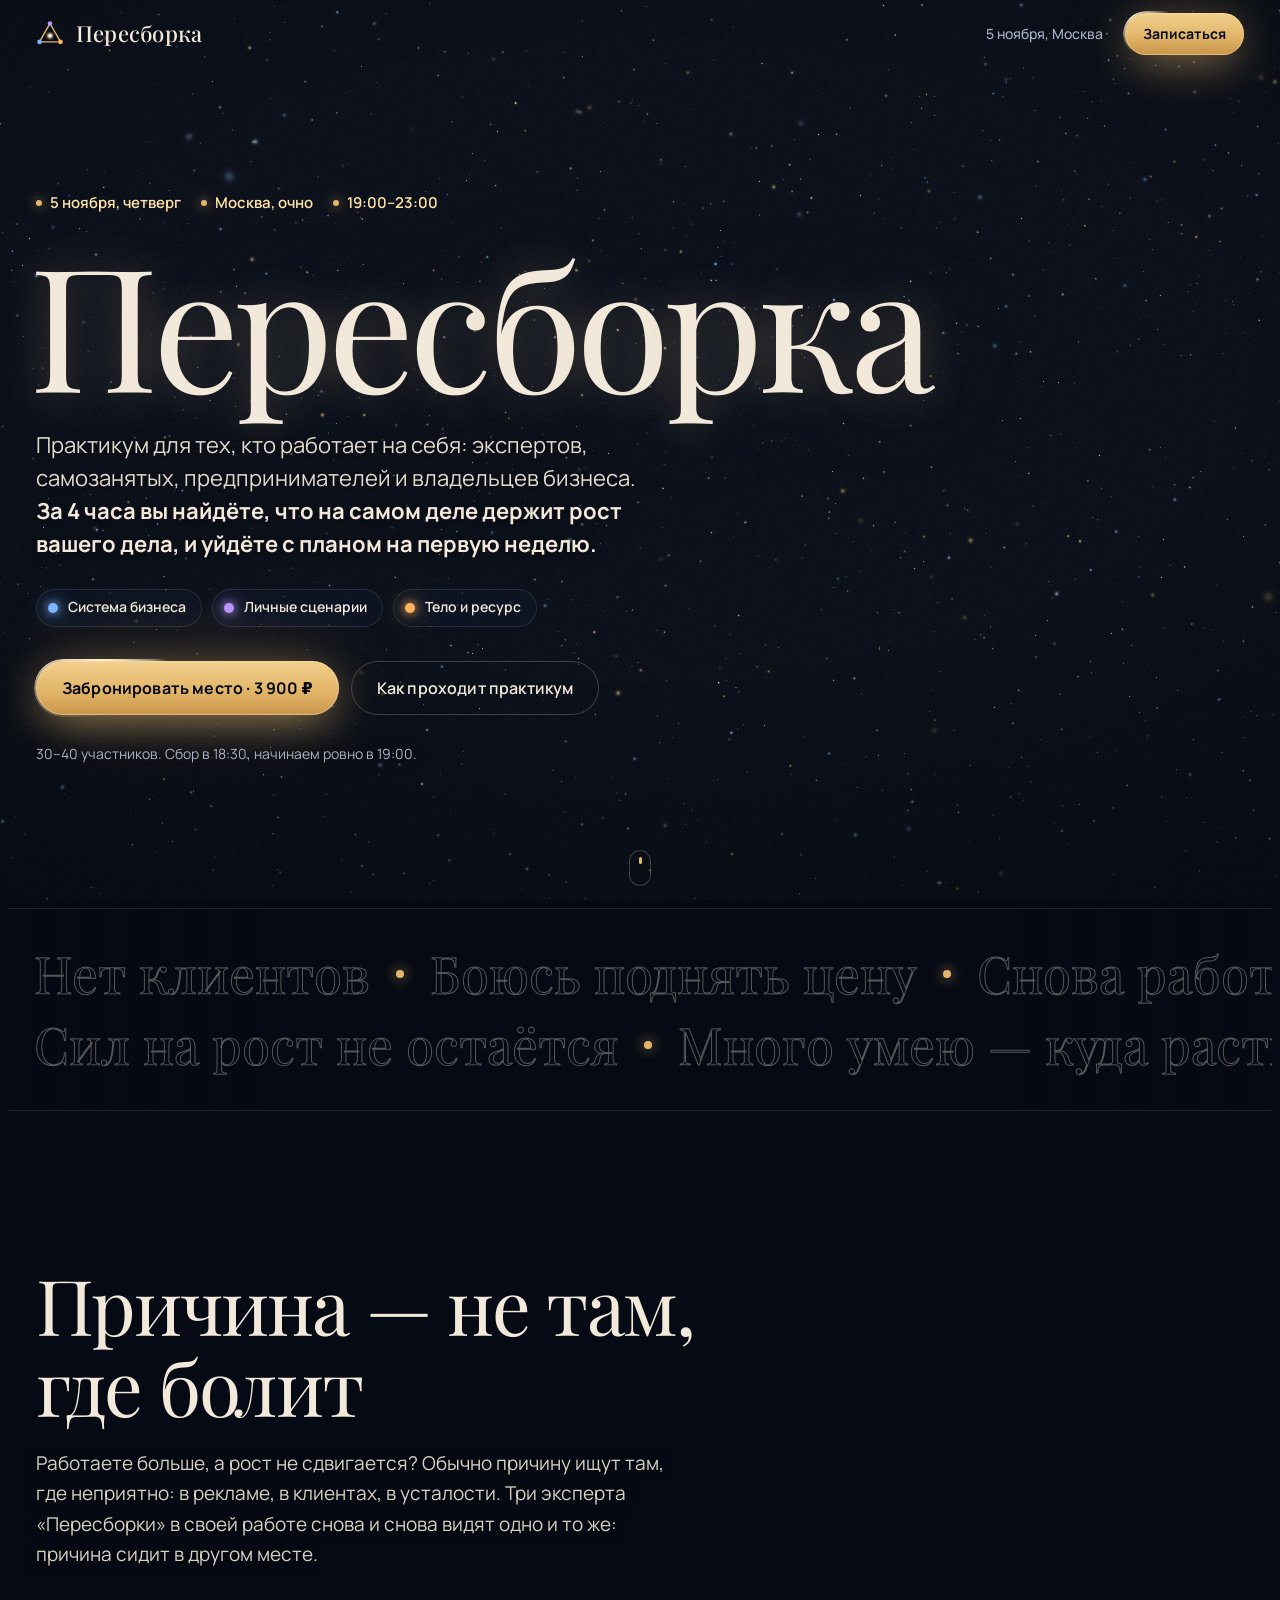
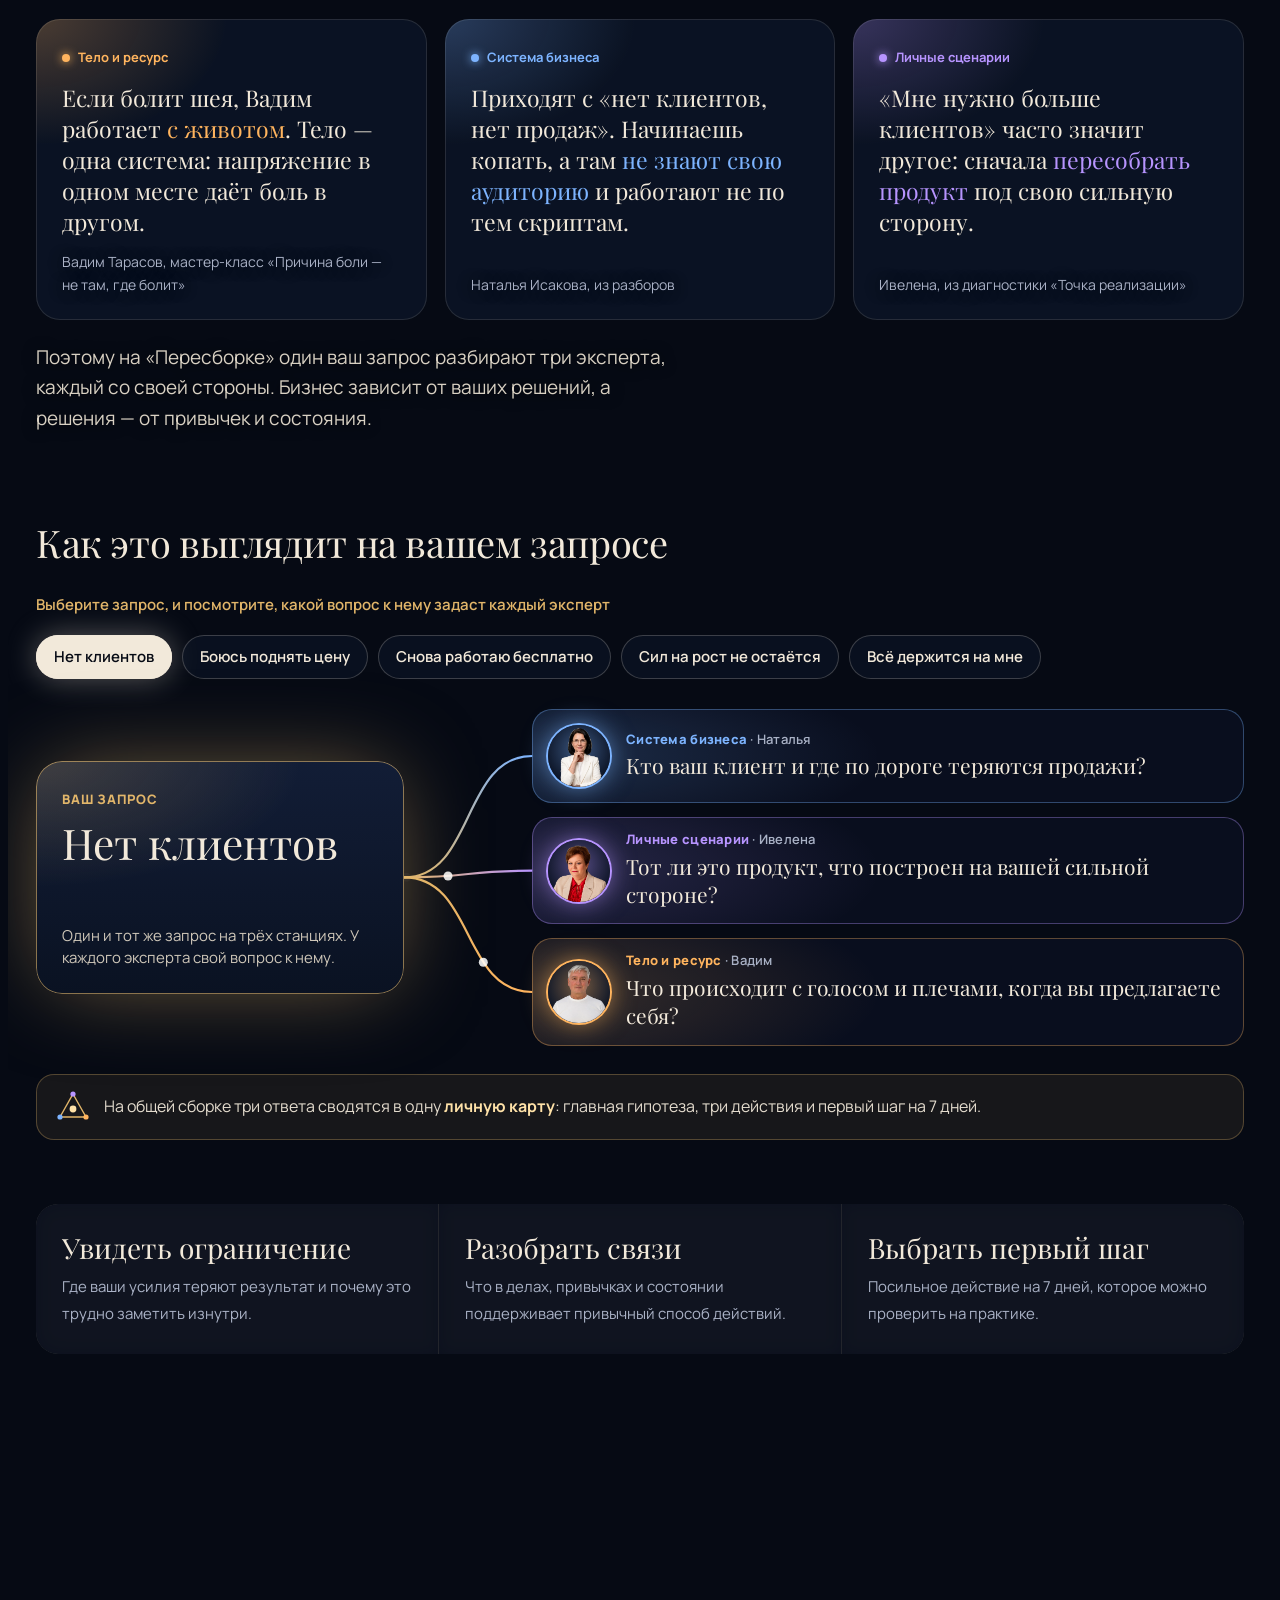
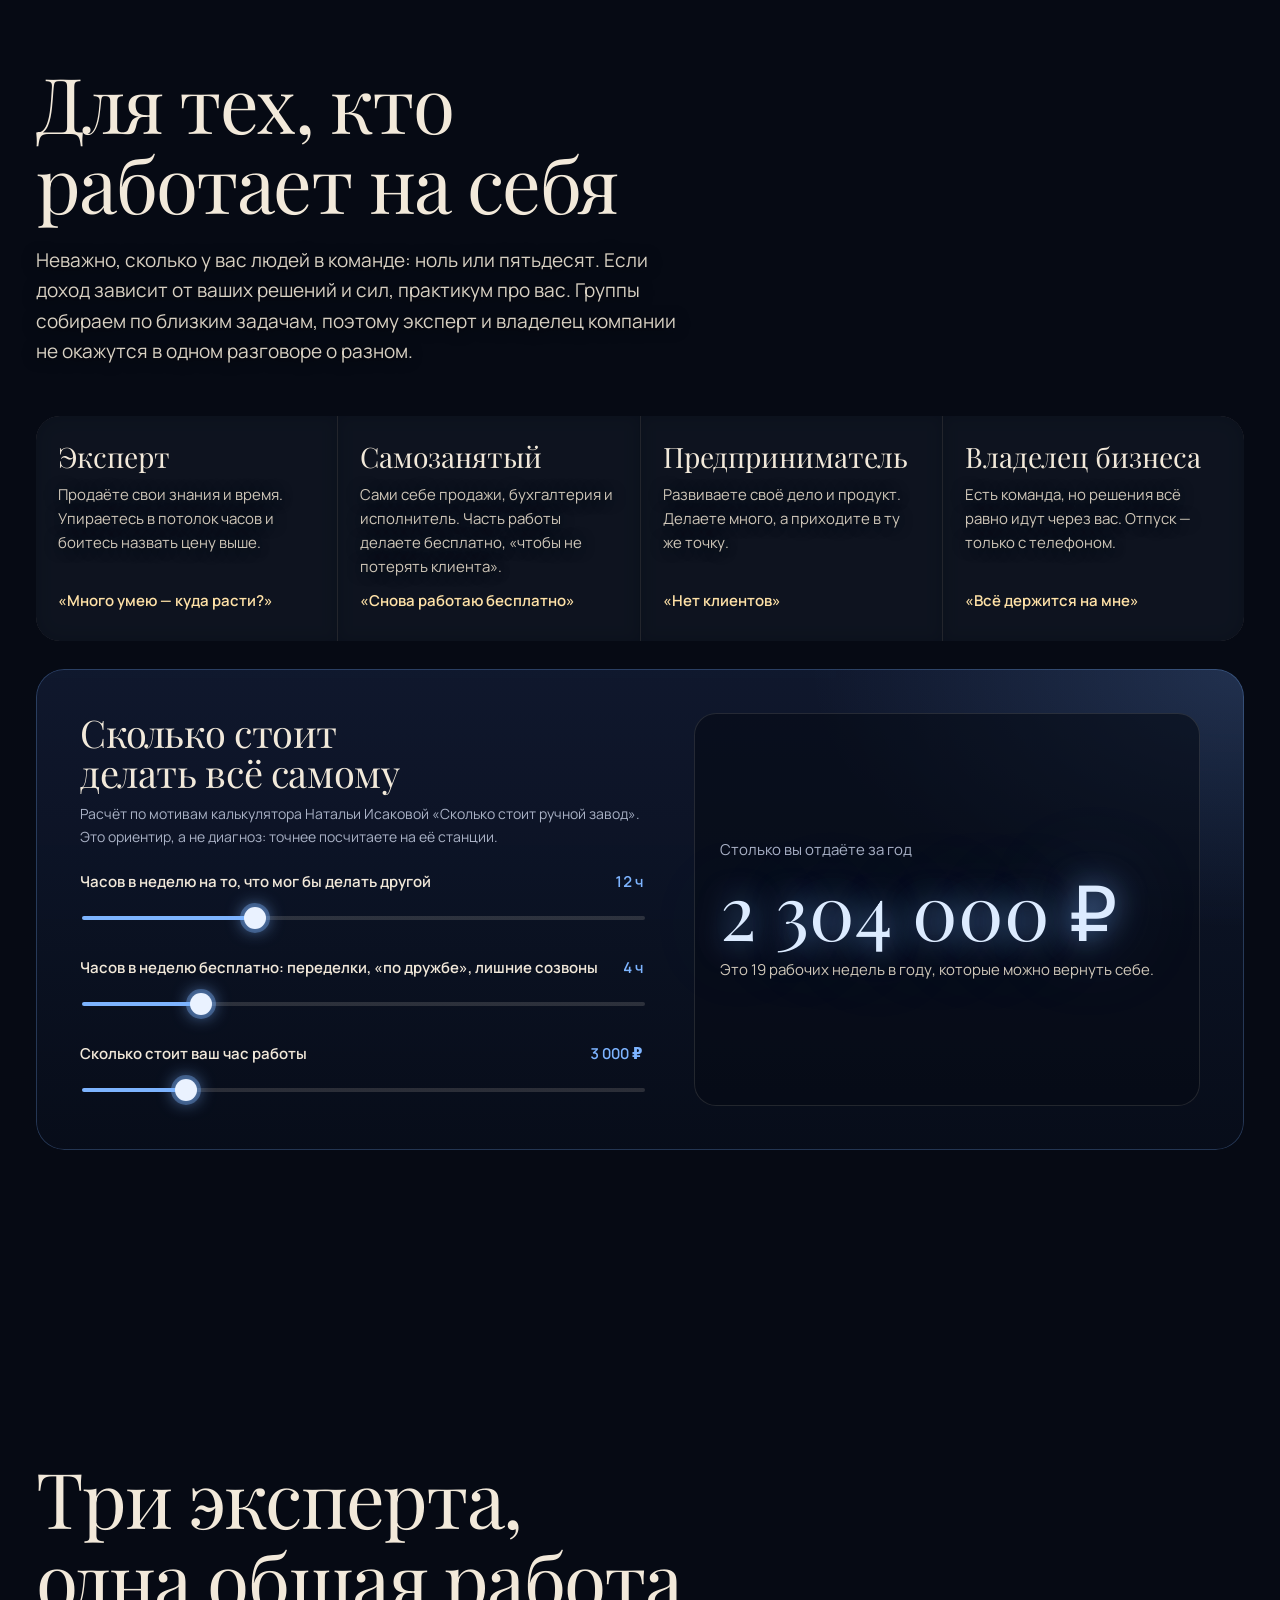
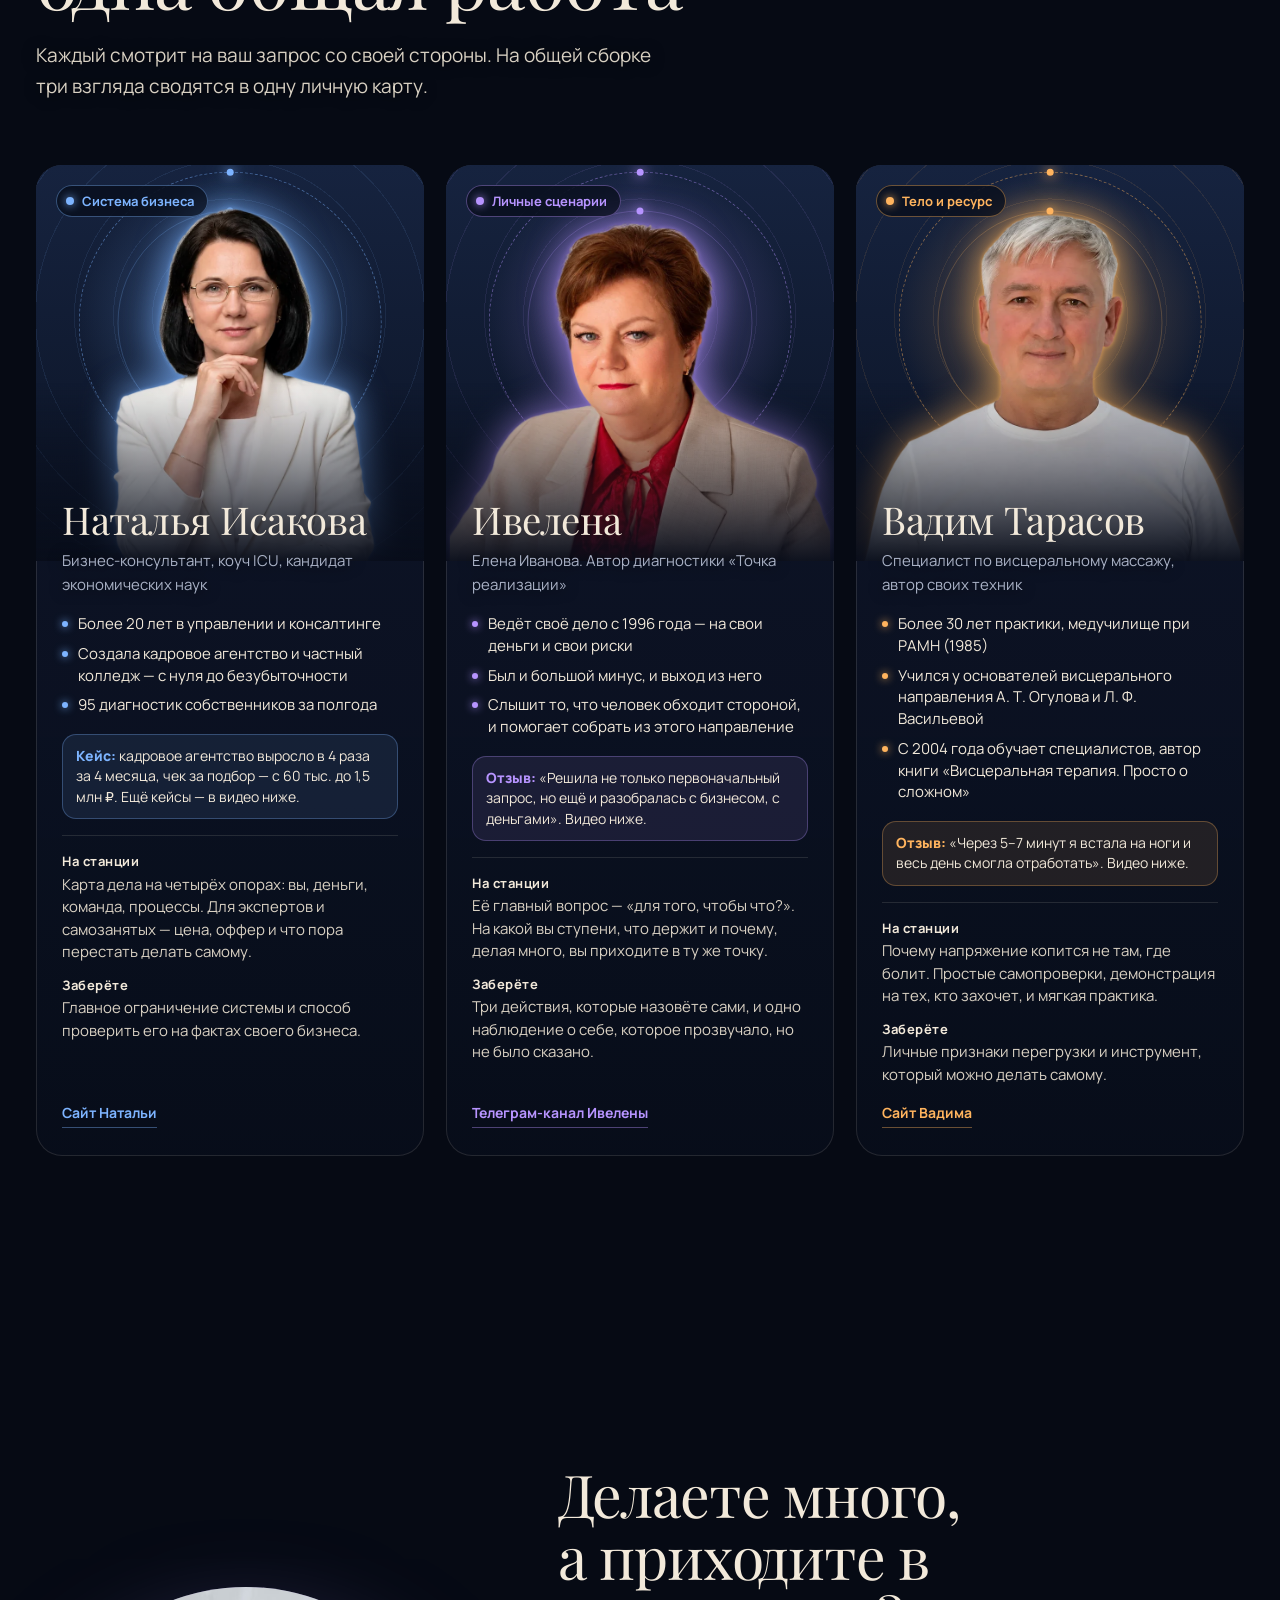
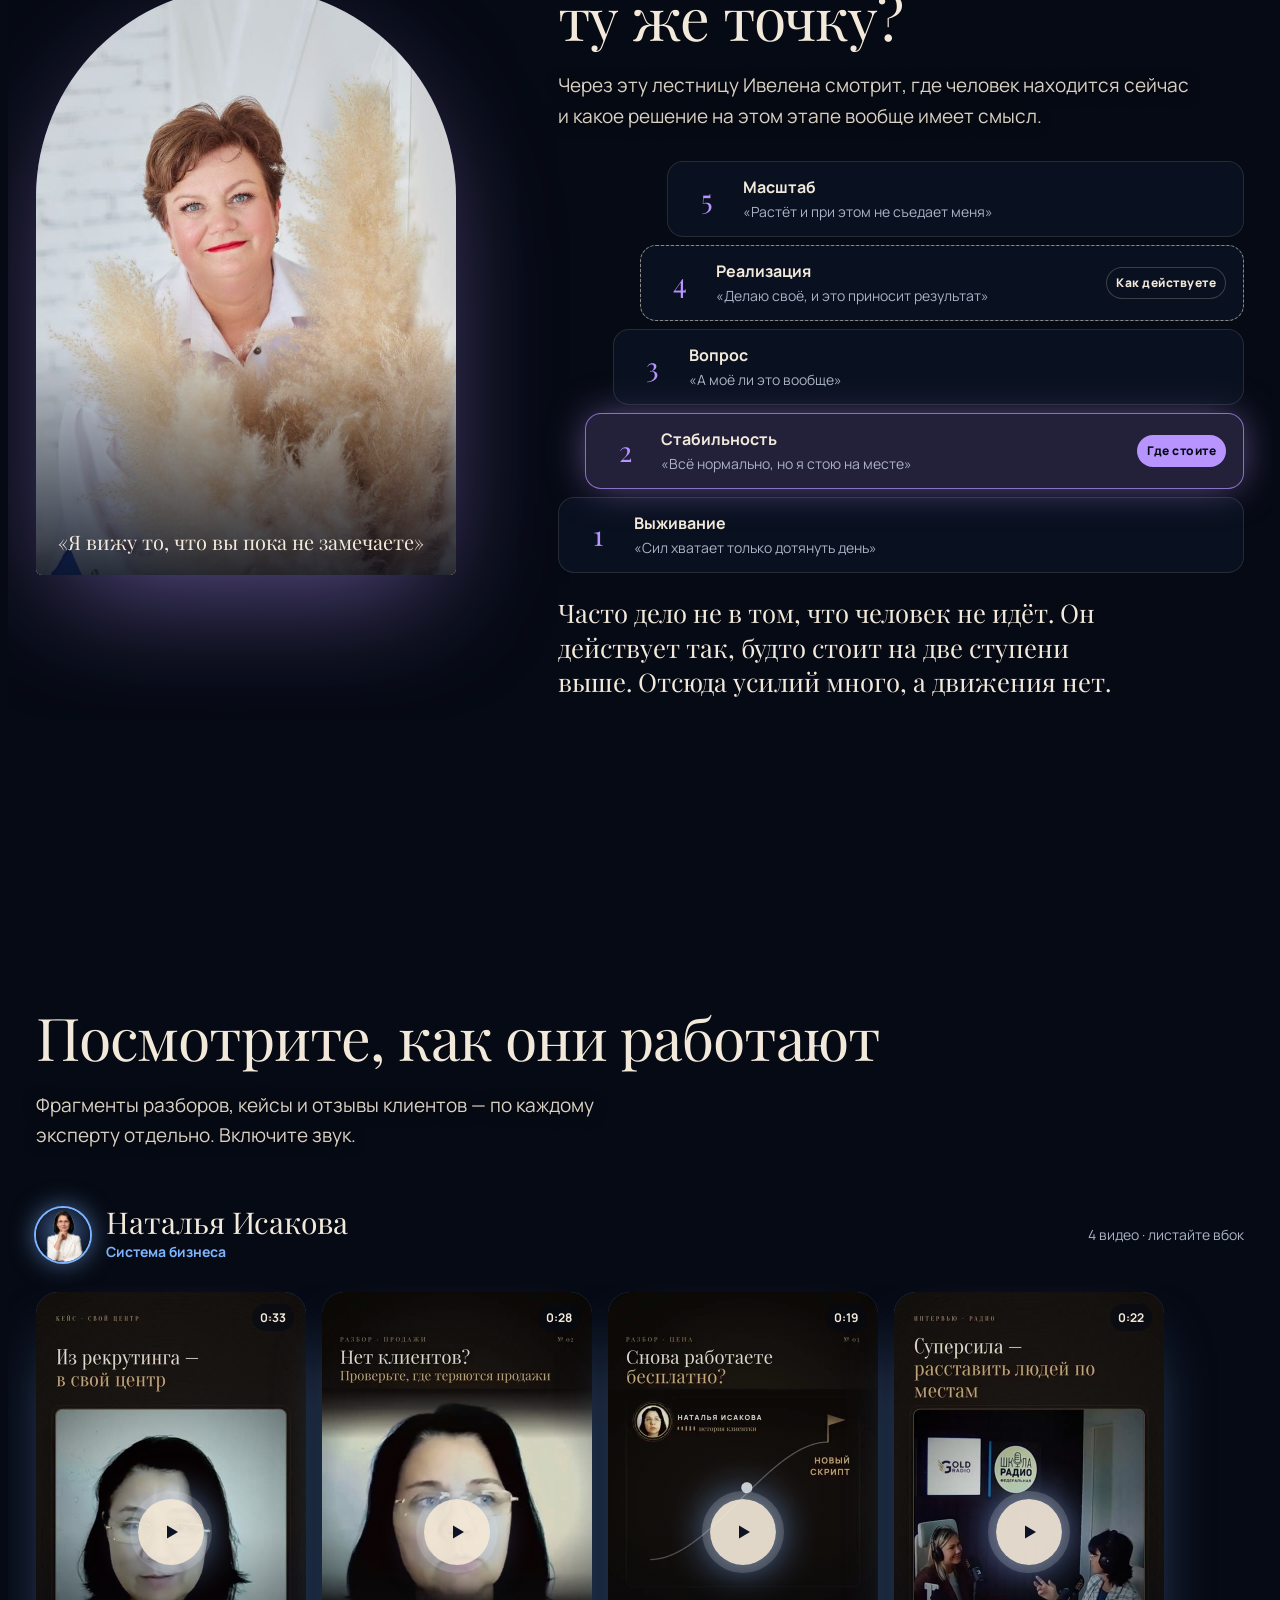
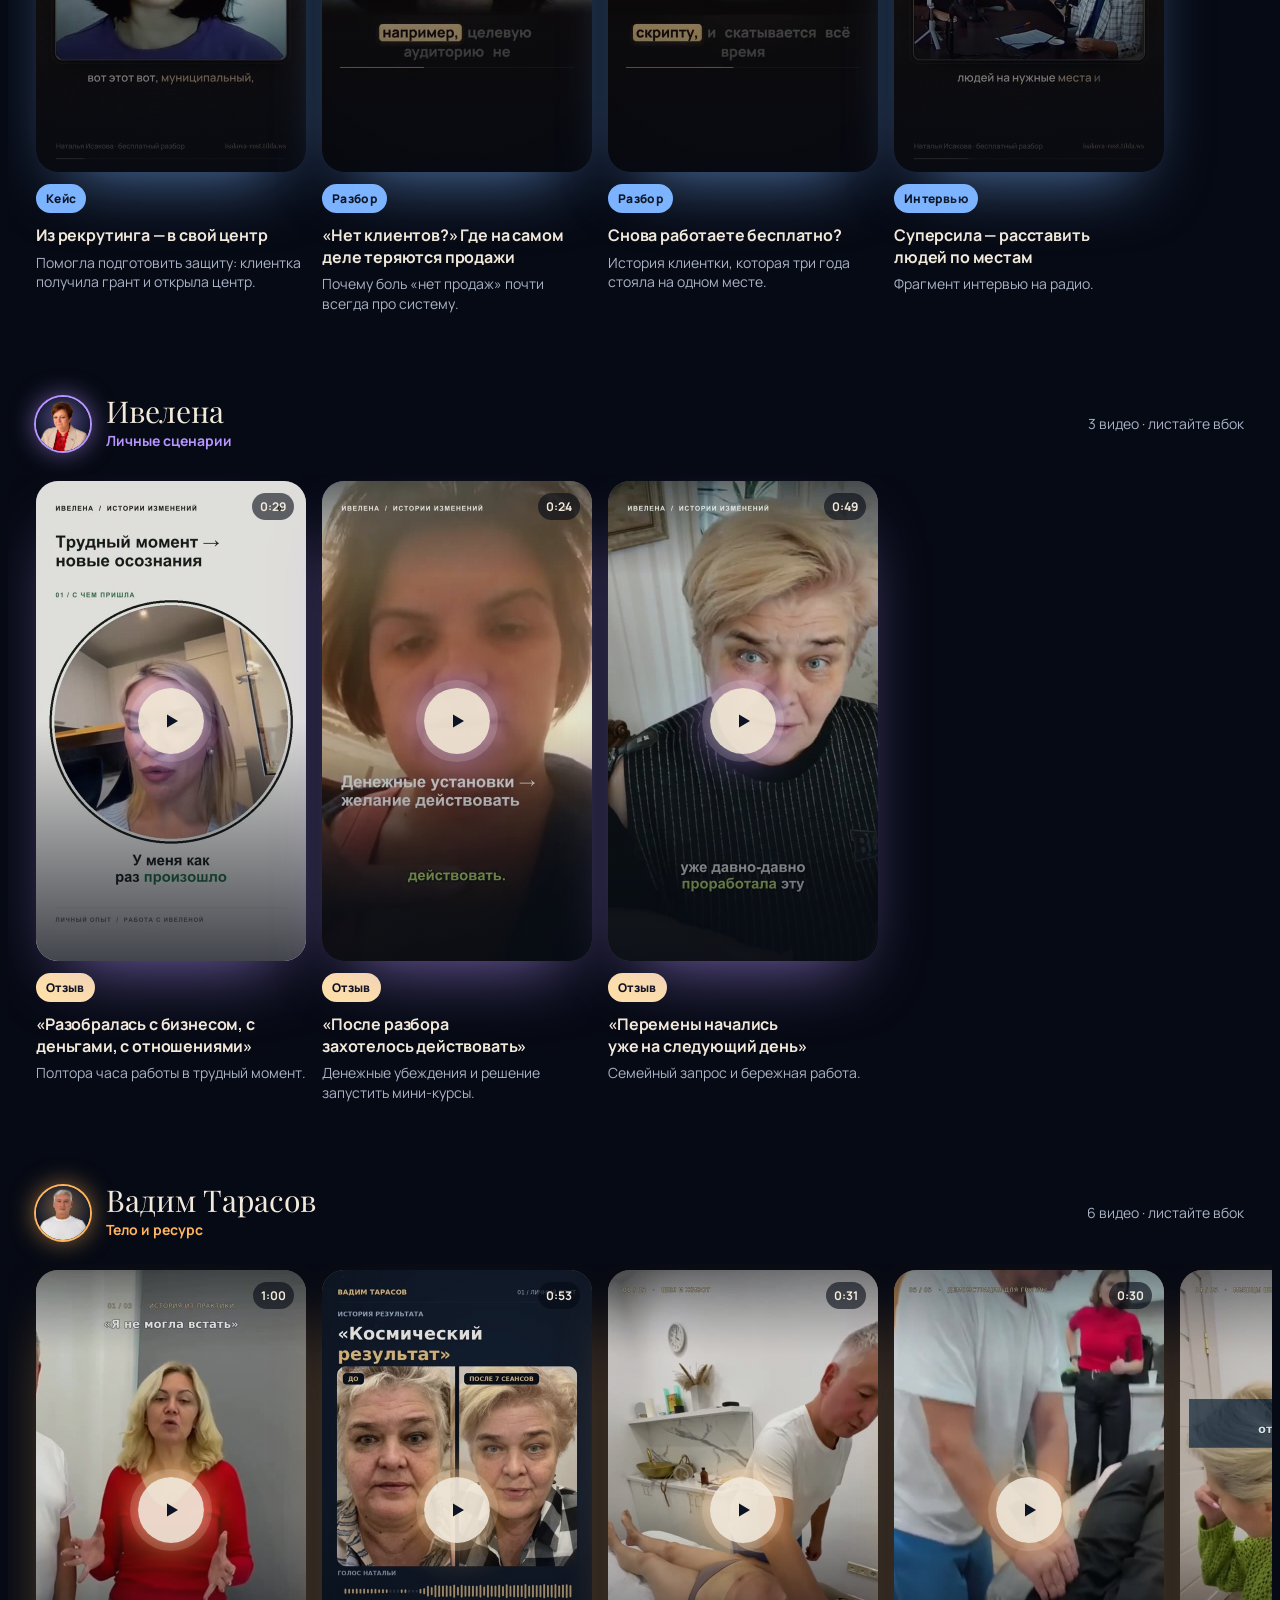
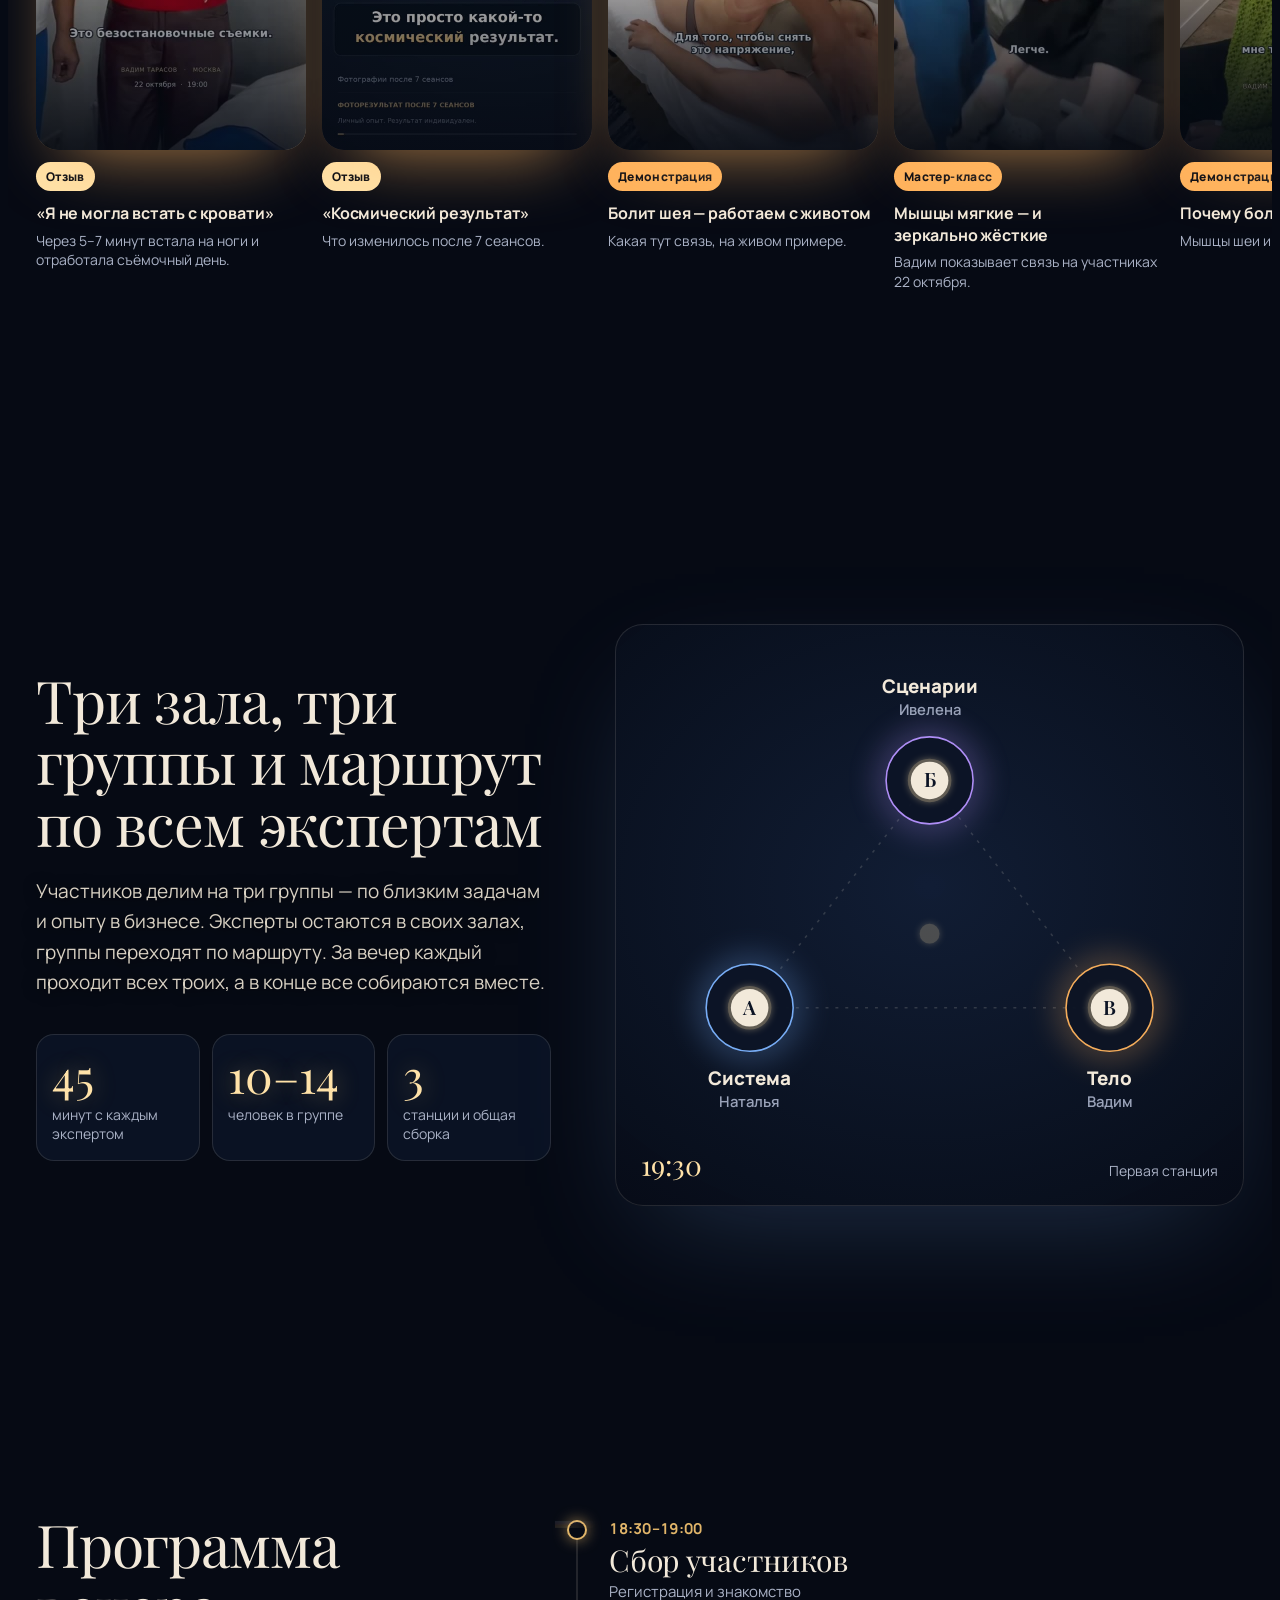
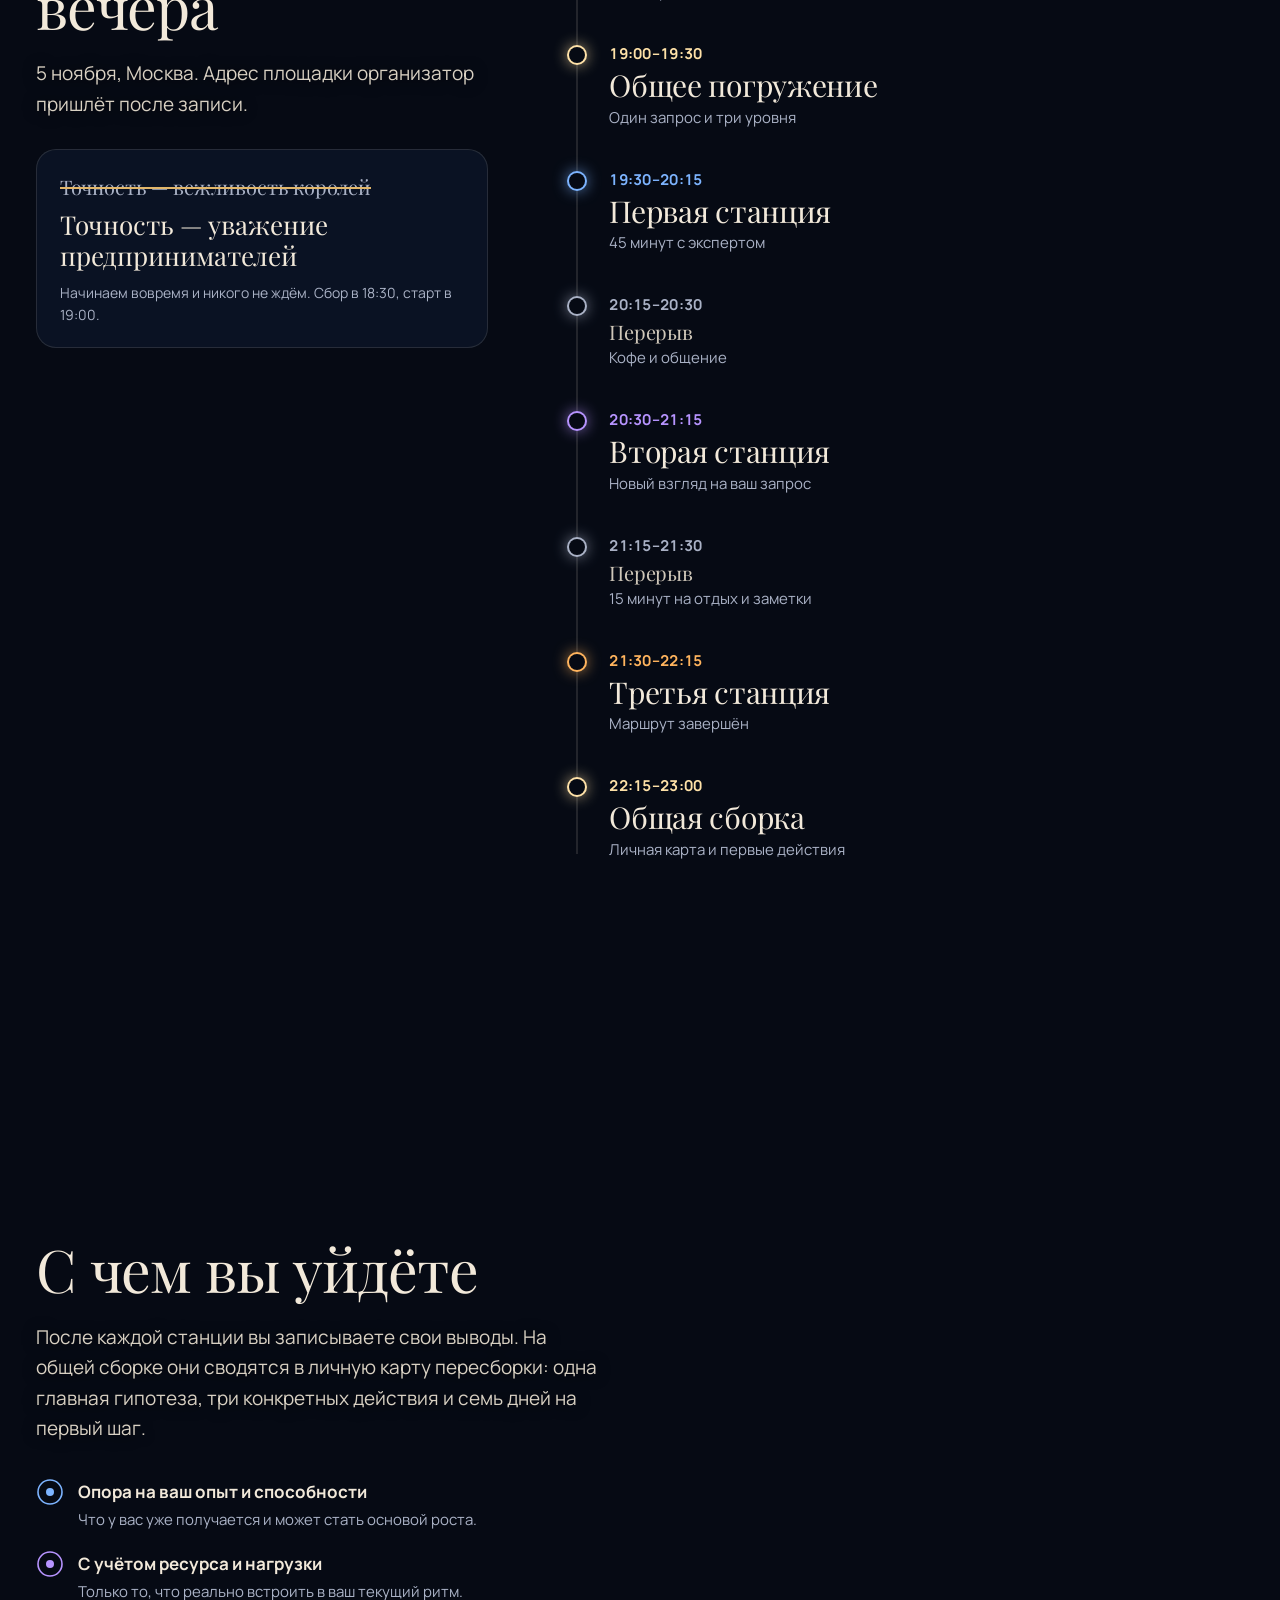
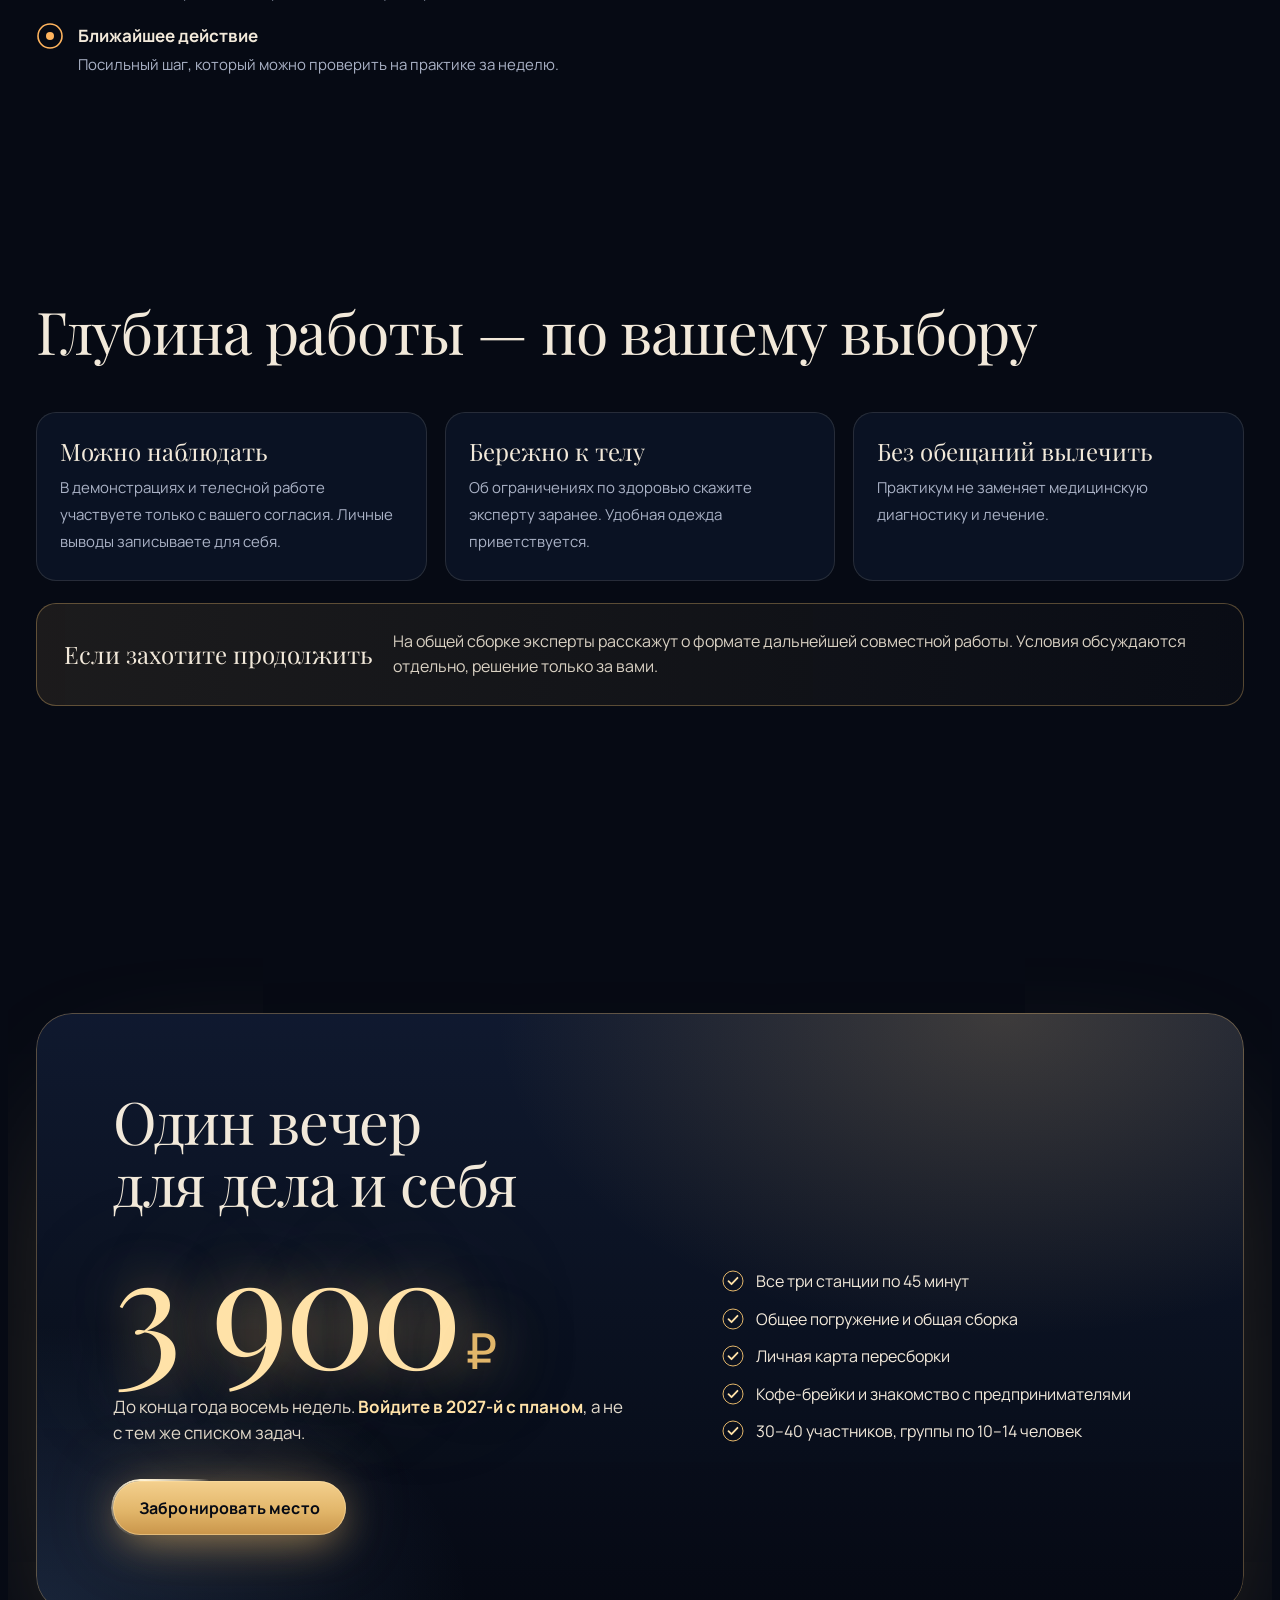
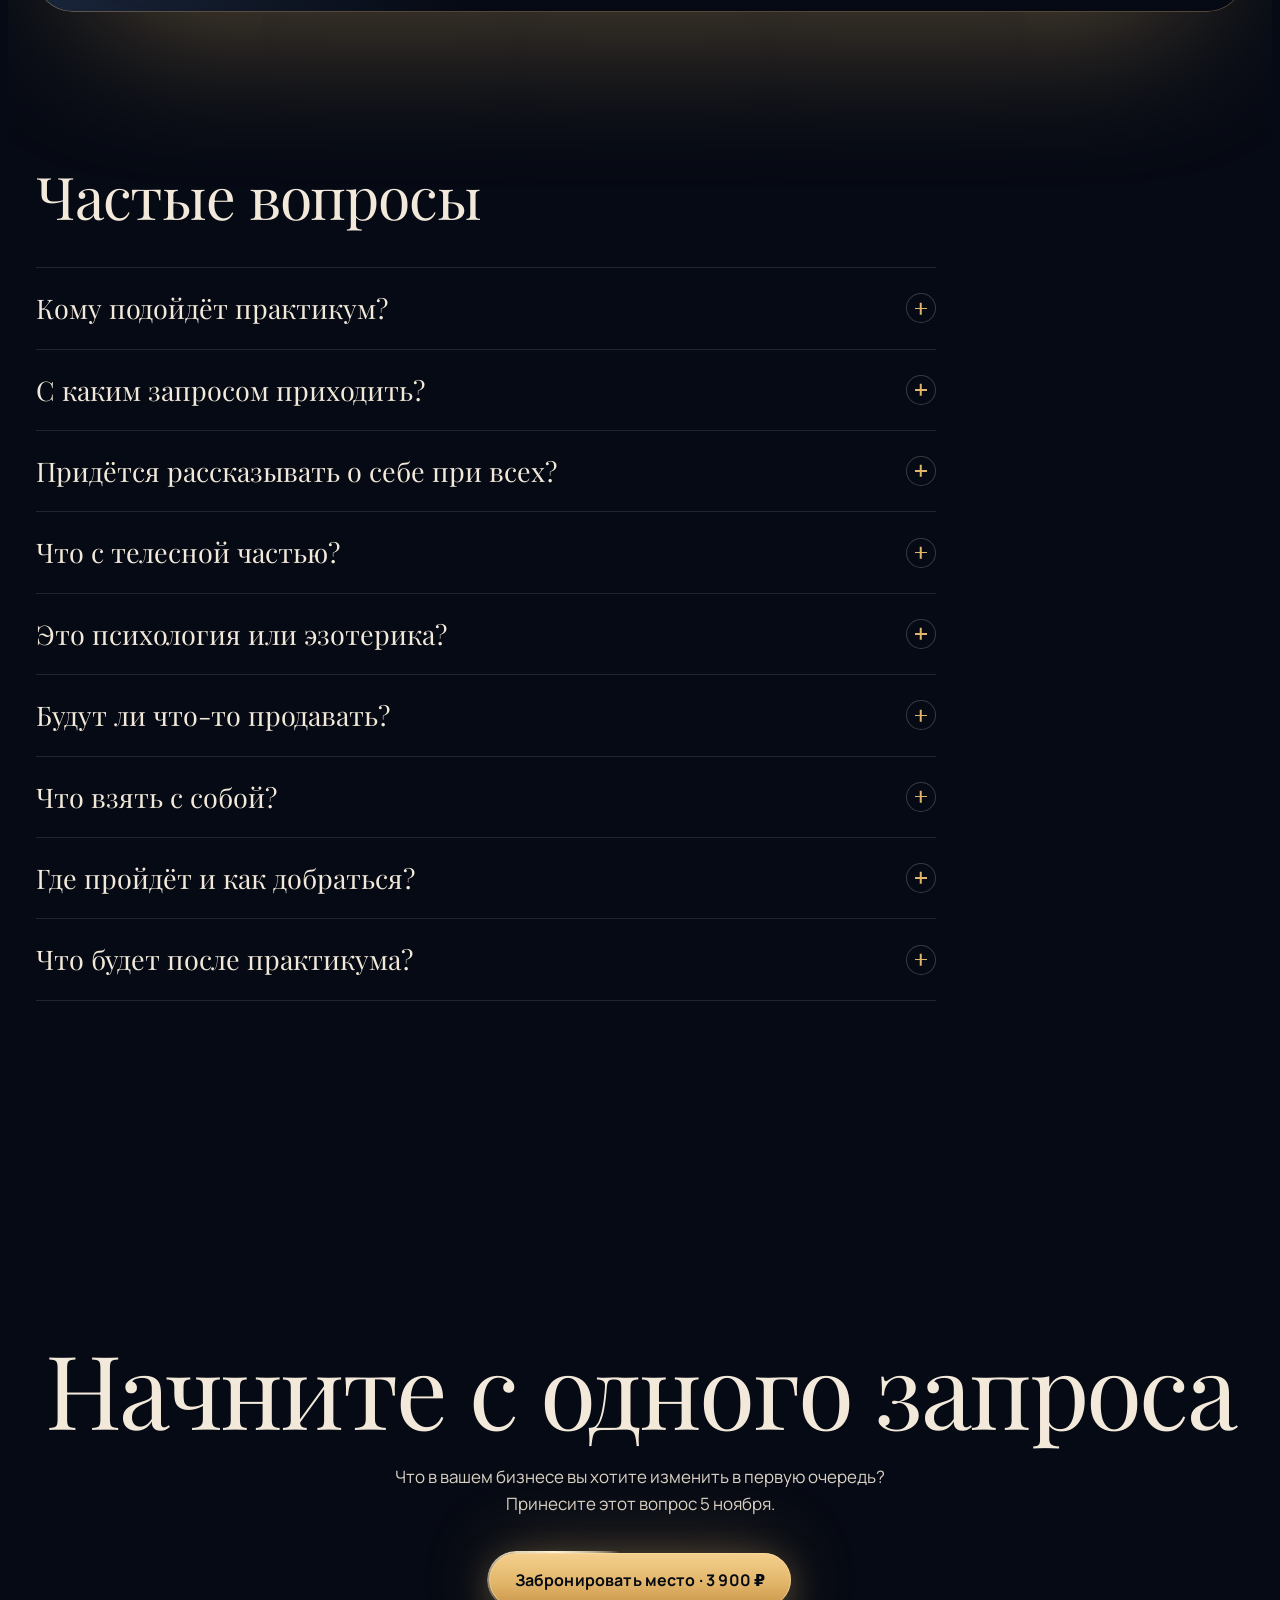
==== commit f0d7117b: "Add files via upload" ====
--- a/index.html
+++ b/index.html
@@ -393,7 +393,8 @@
 
 /* ---------- readability over the light field ---------- */
 .intro,.lead,.hero-note,.ex-role,.voice small,.aud span{text-shadow:0 1px 14px rgba(6,10,20,.85)}
-.h1,.h2,.h2-sm{text-wrap:balance}
+.h2,.h2-sm{text-wrap:balance}
+.h1{text-wrap:nowrap;white-space:nowrap}
 
 /* ---------- fallbacks for browsers without color-mix (iOS < 16.2) ---------- */
 @supports not (color: color-mix(in srgb, red 50%, blue)) {
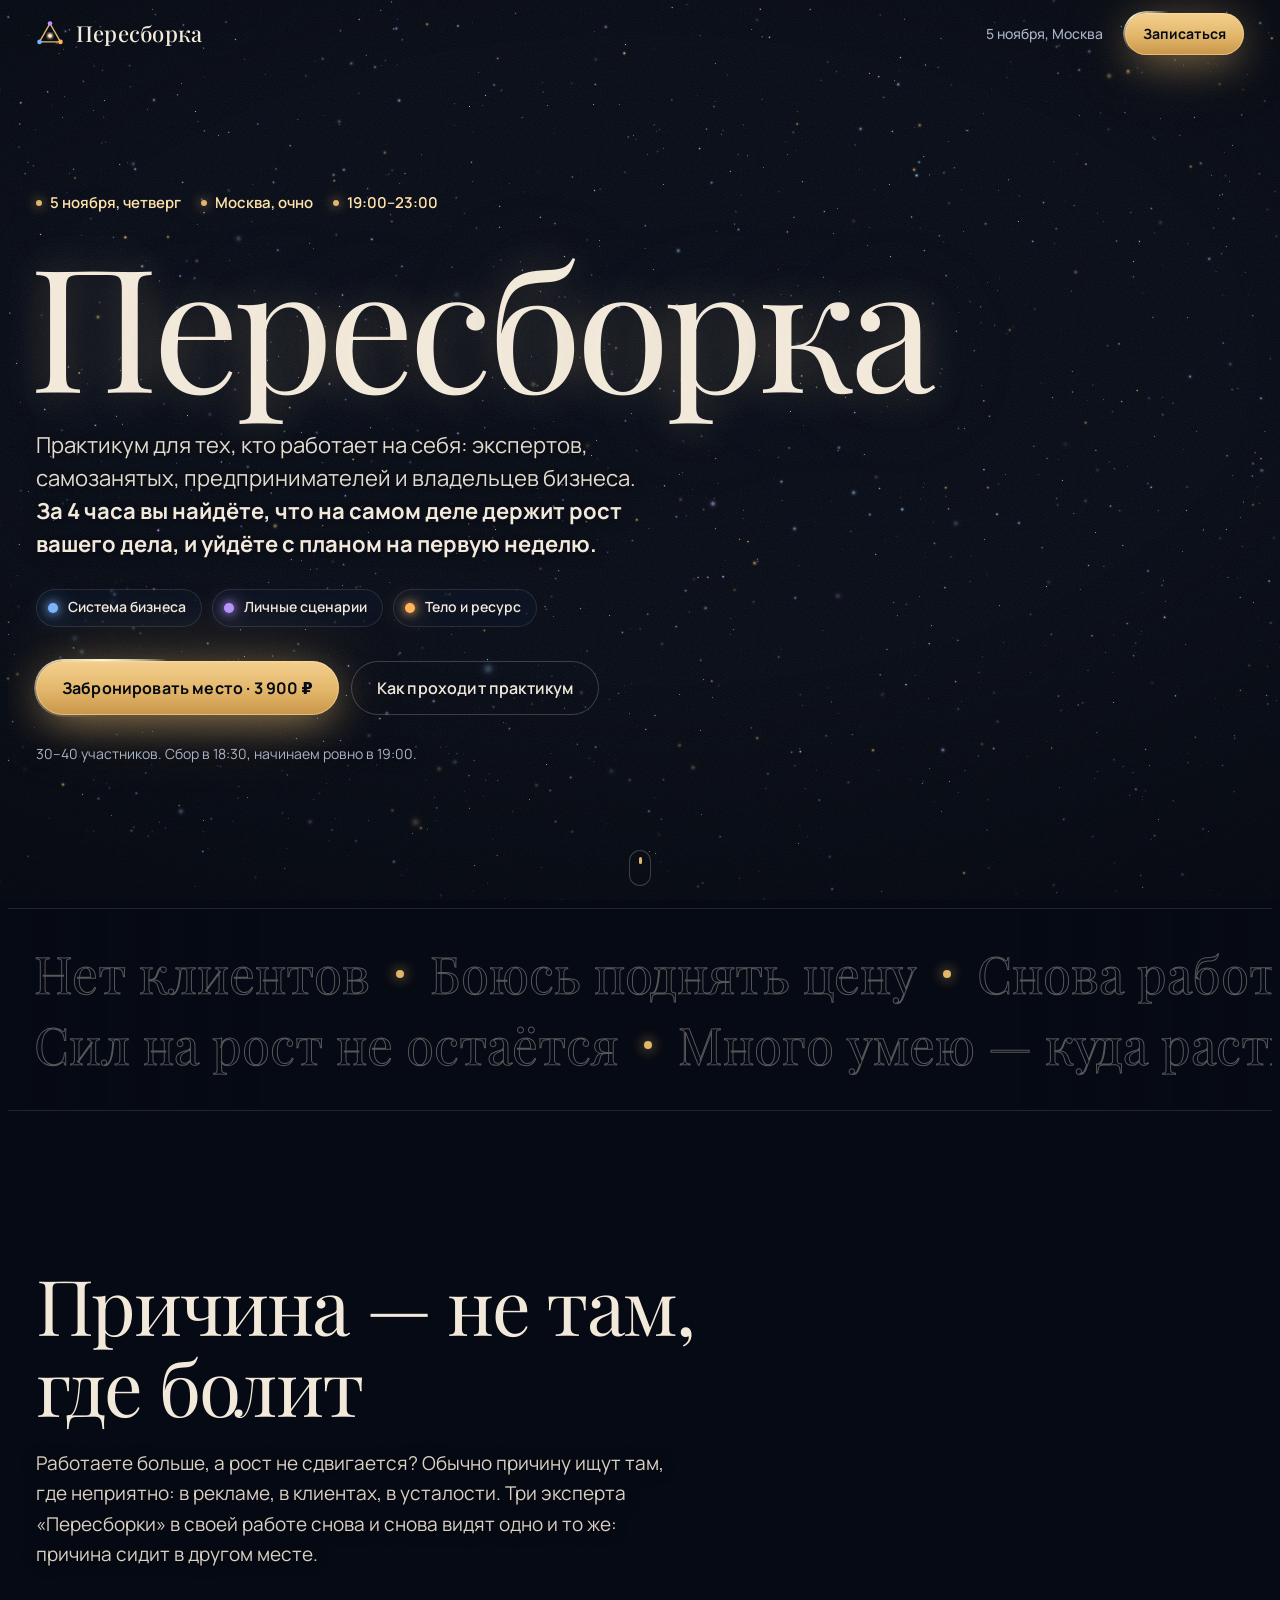
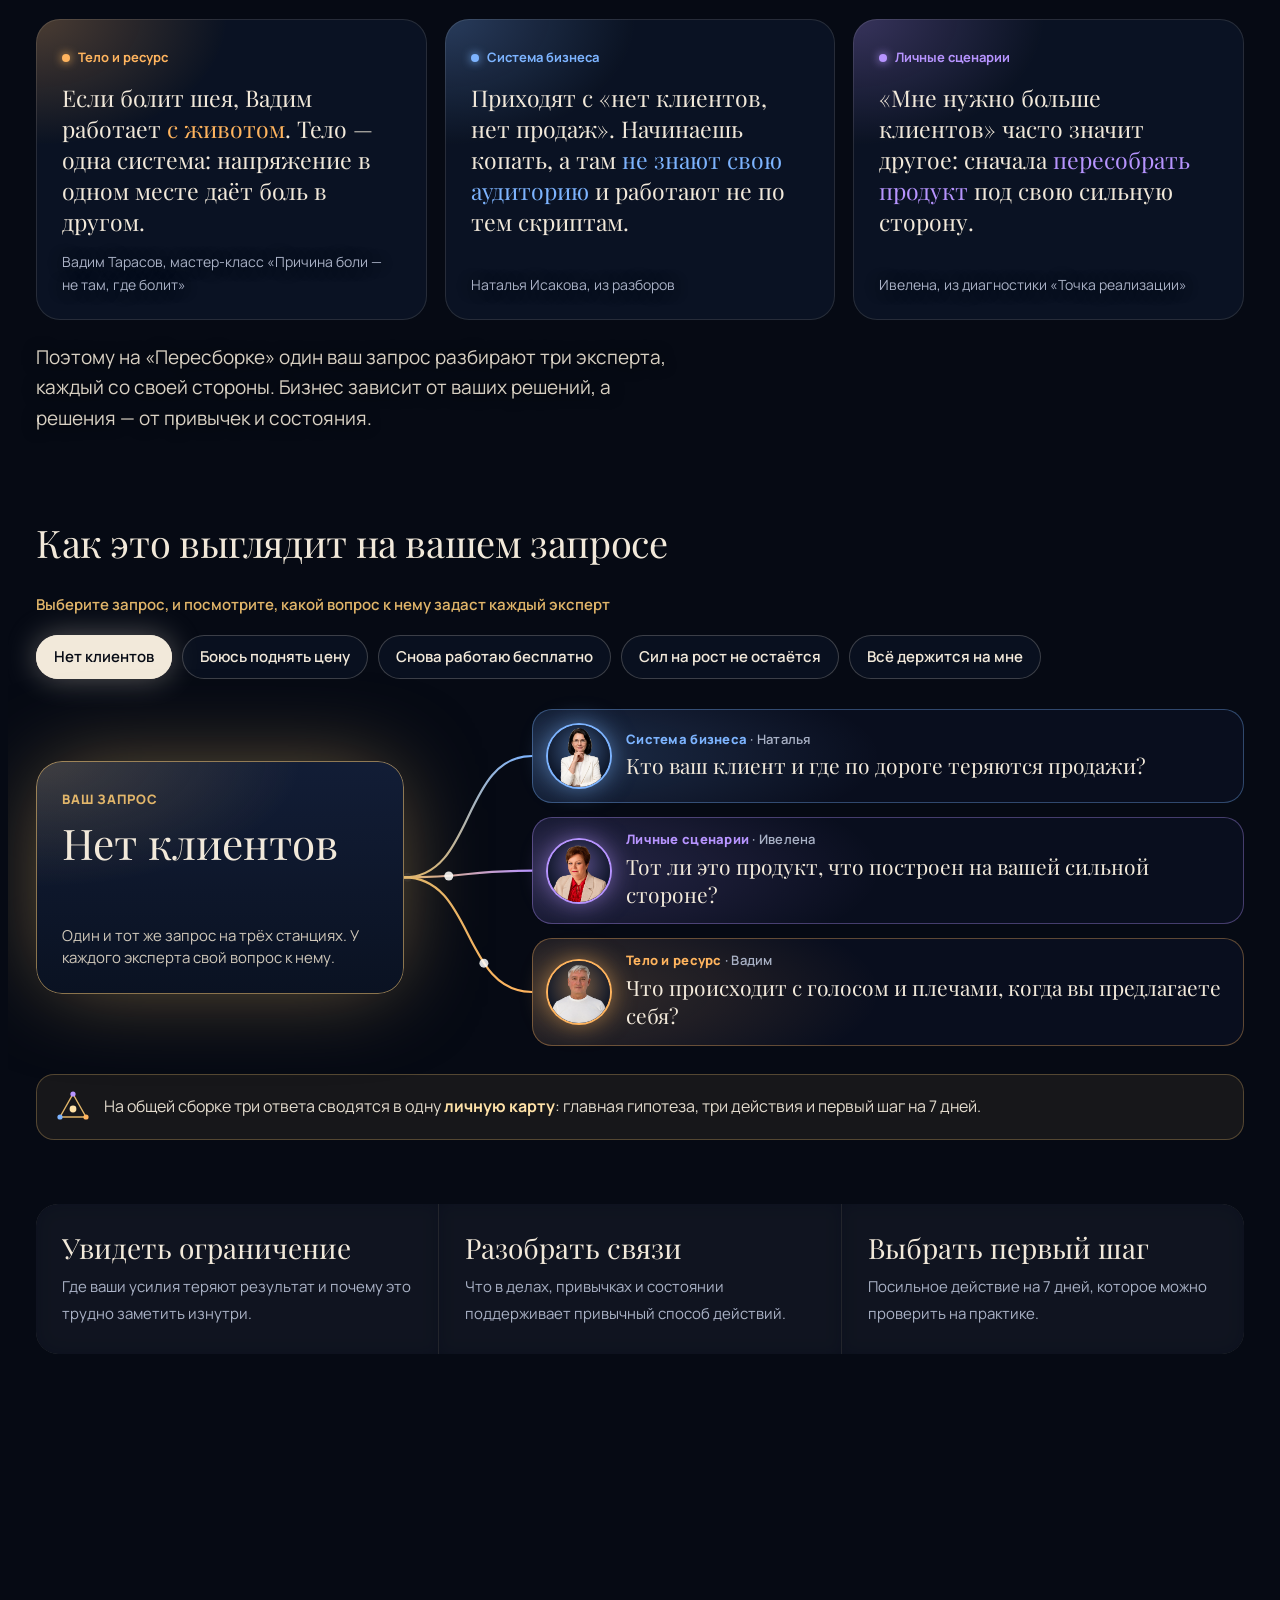
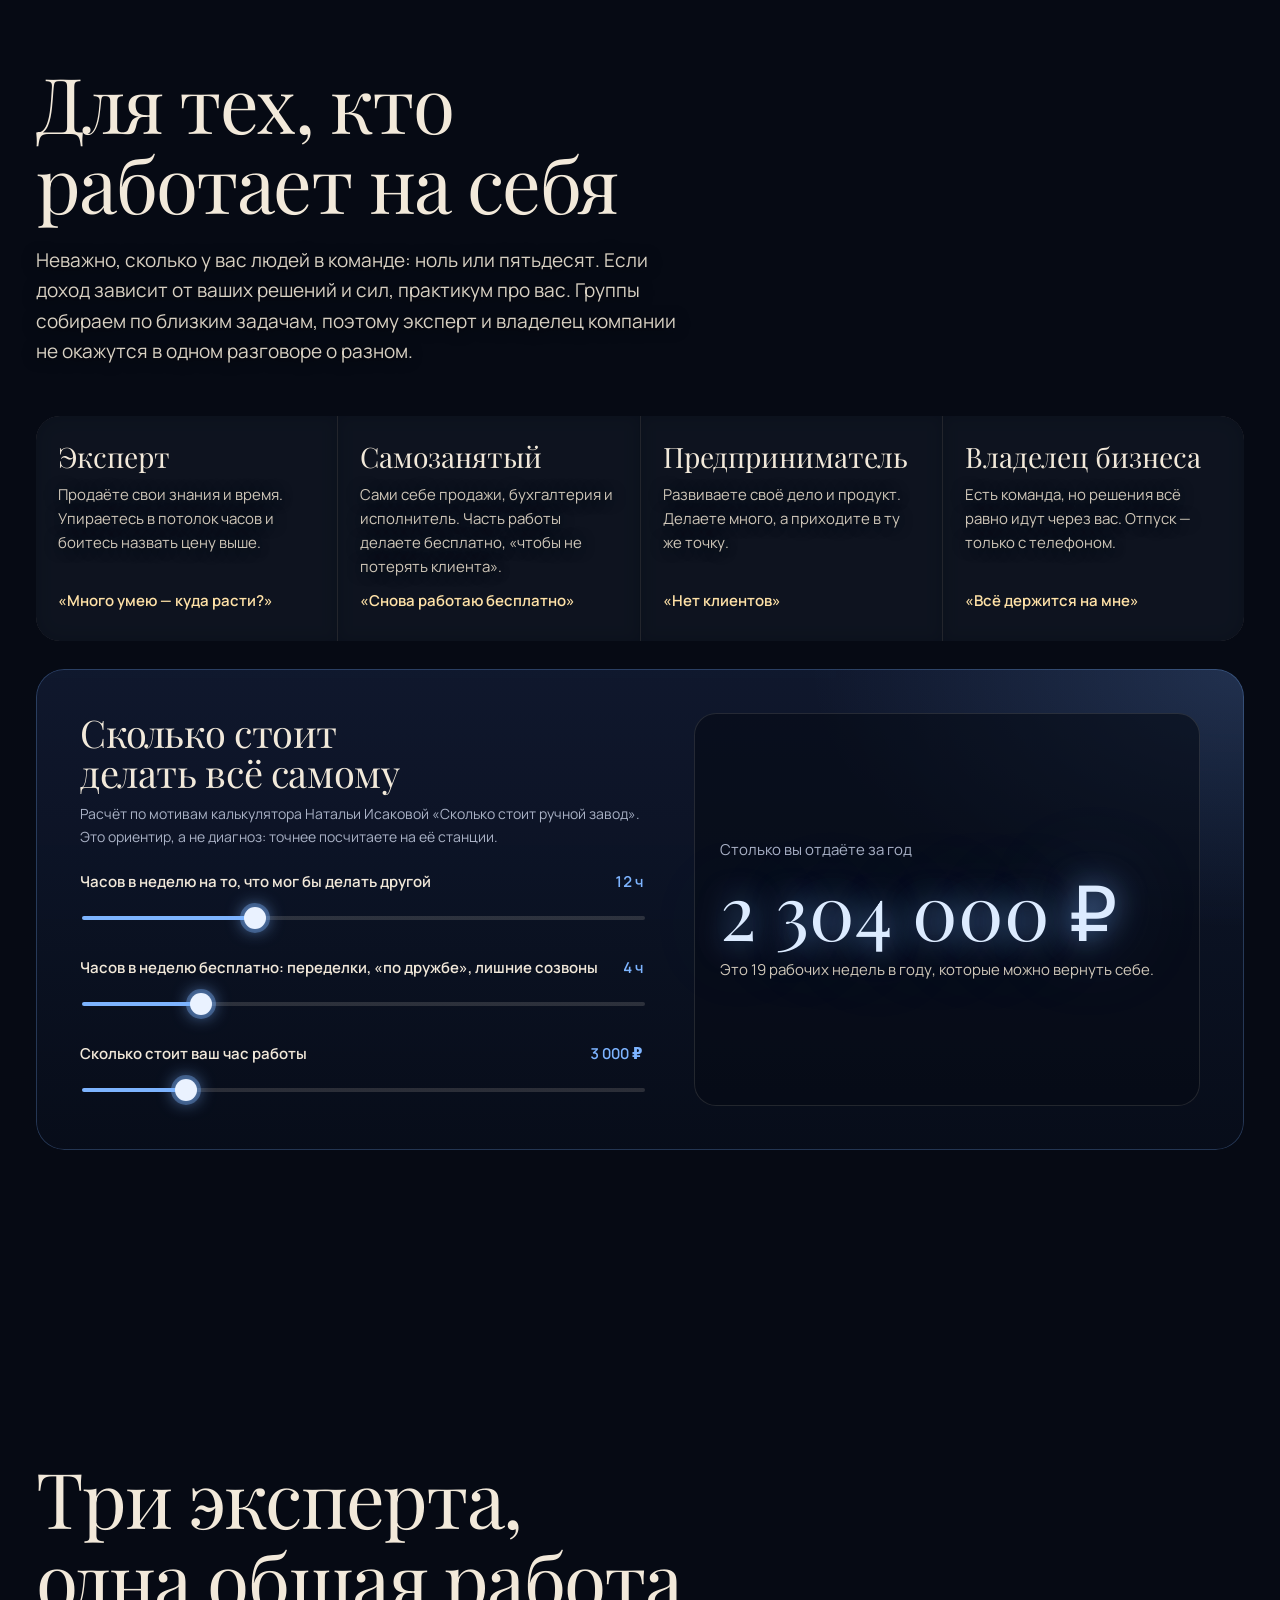
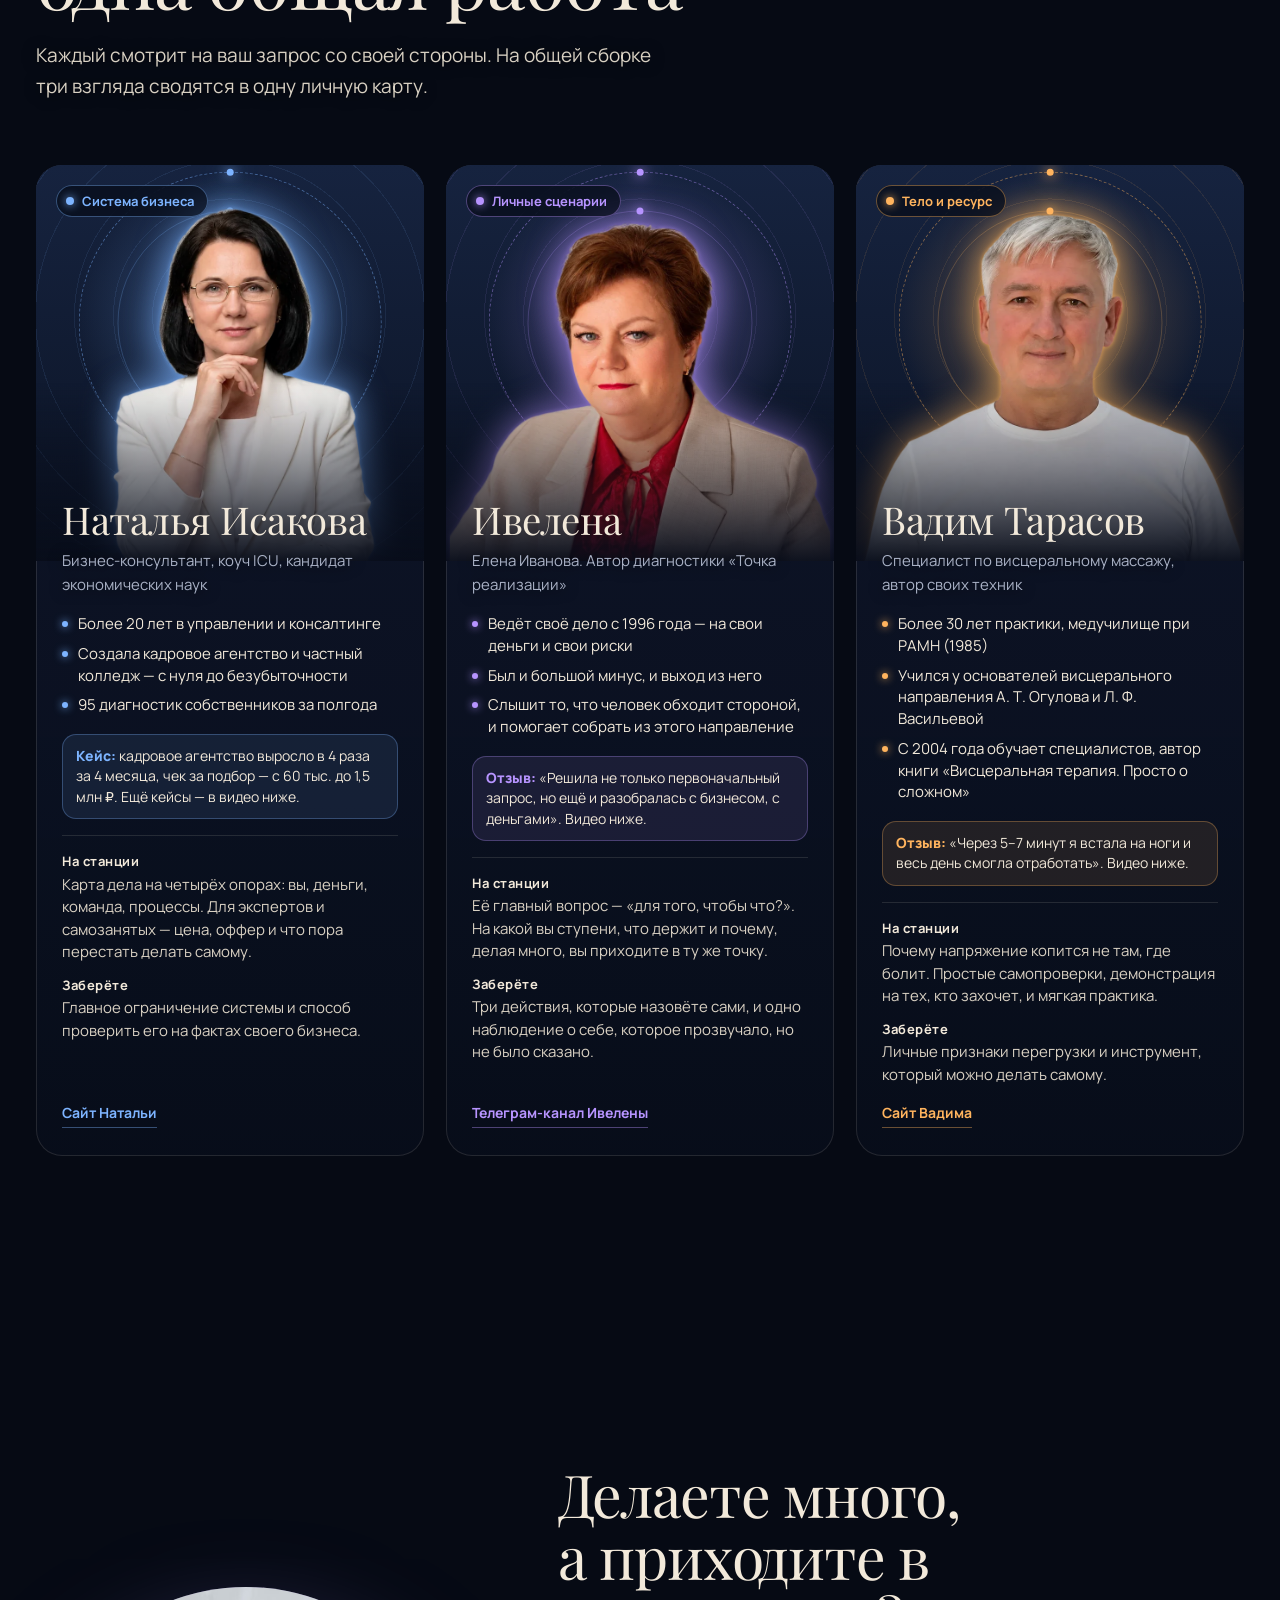
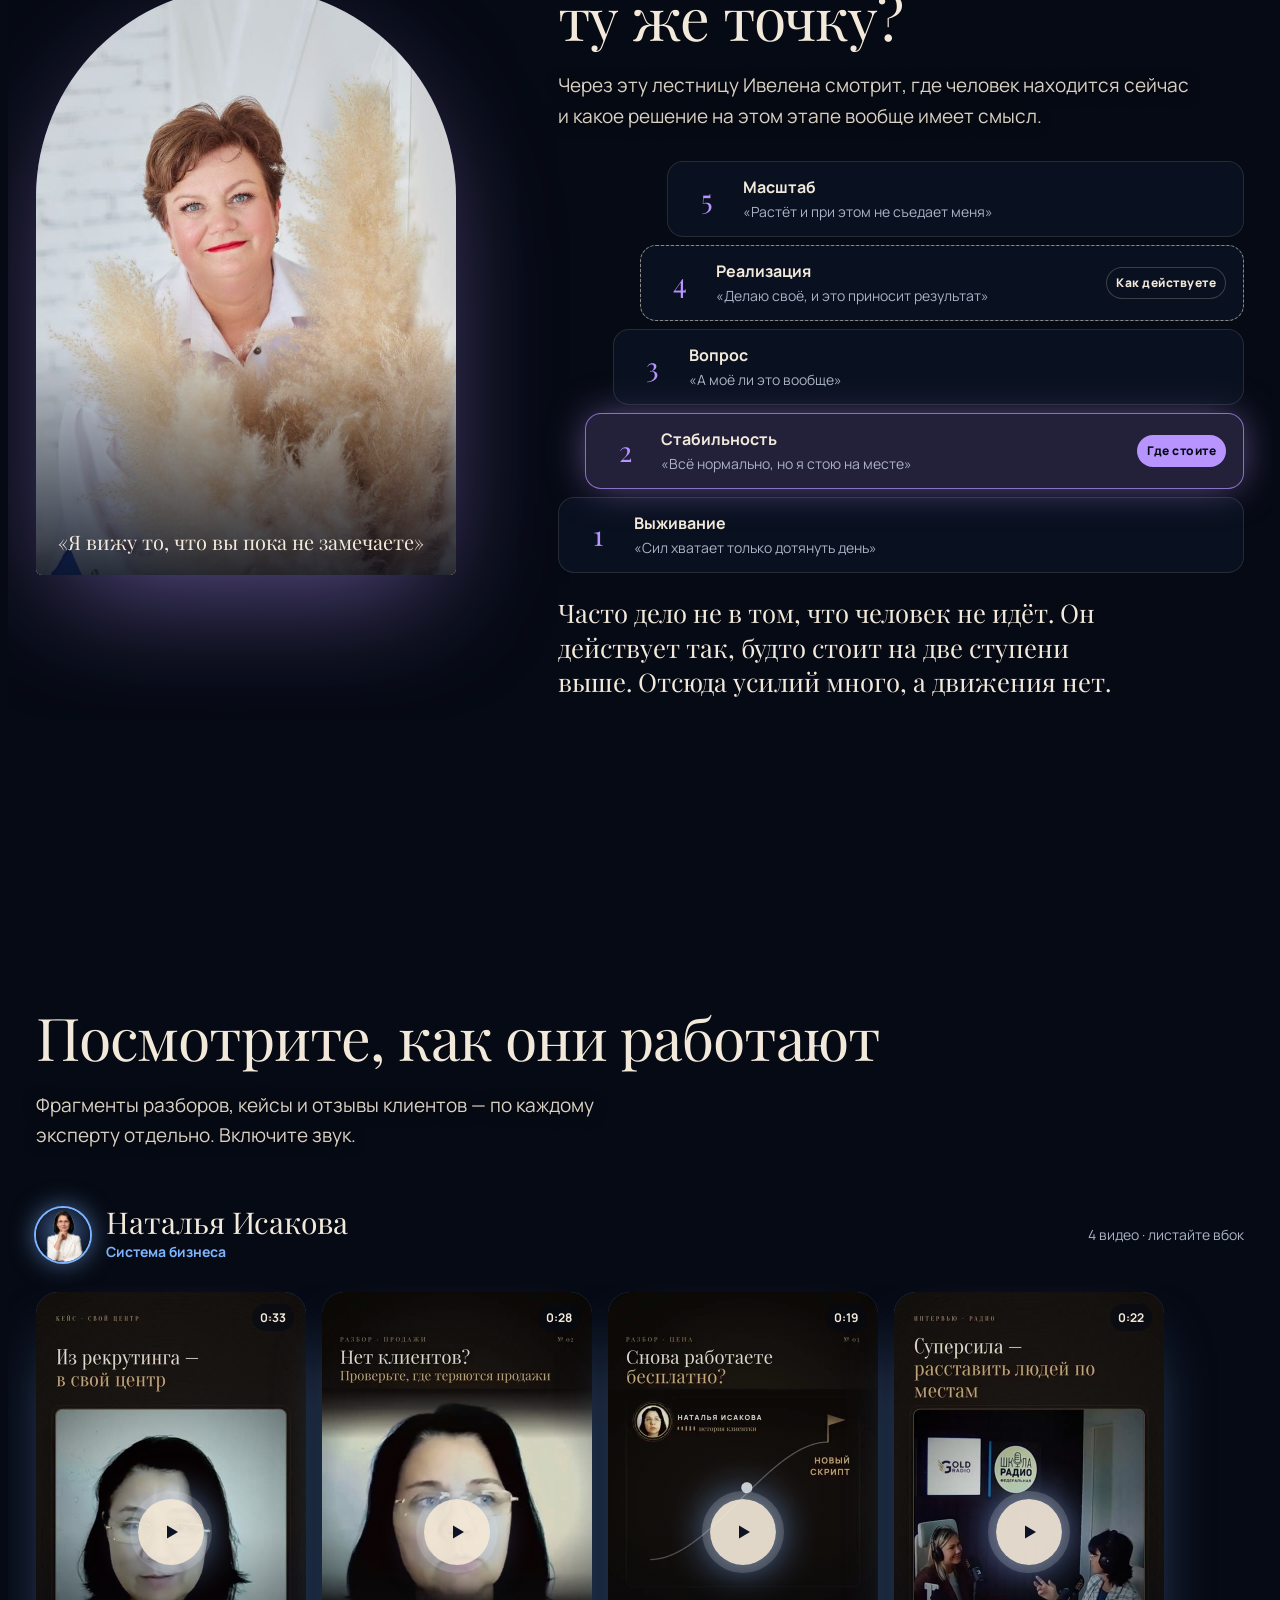
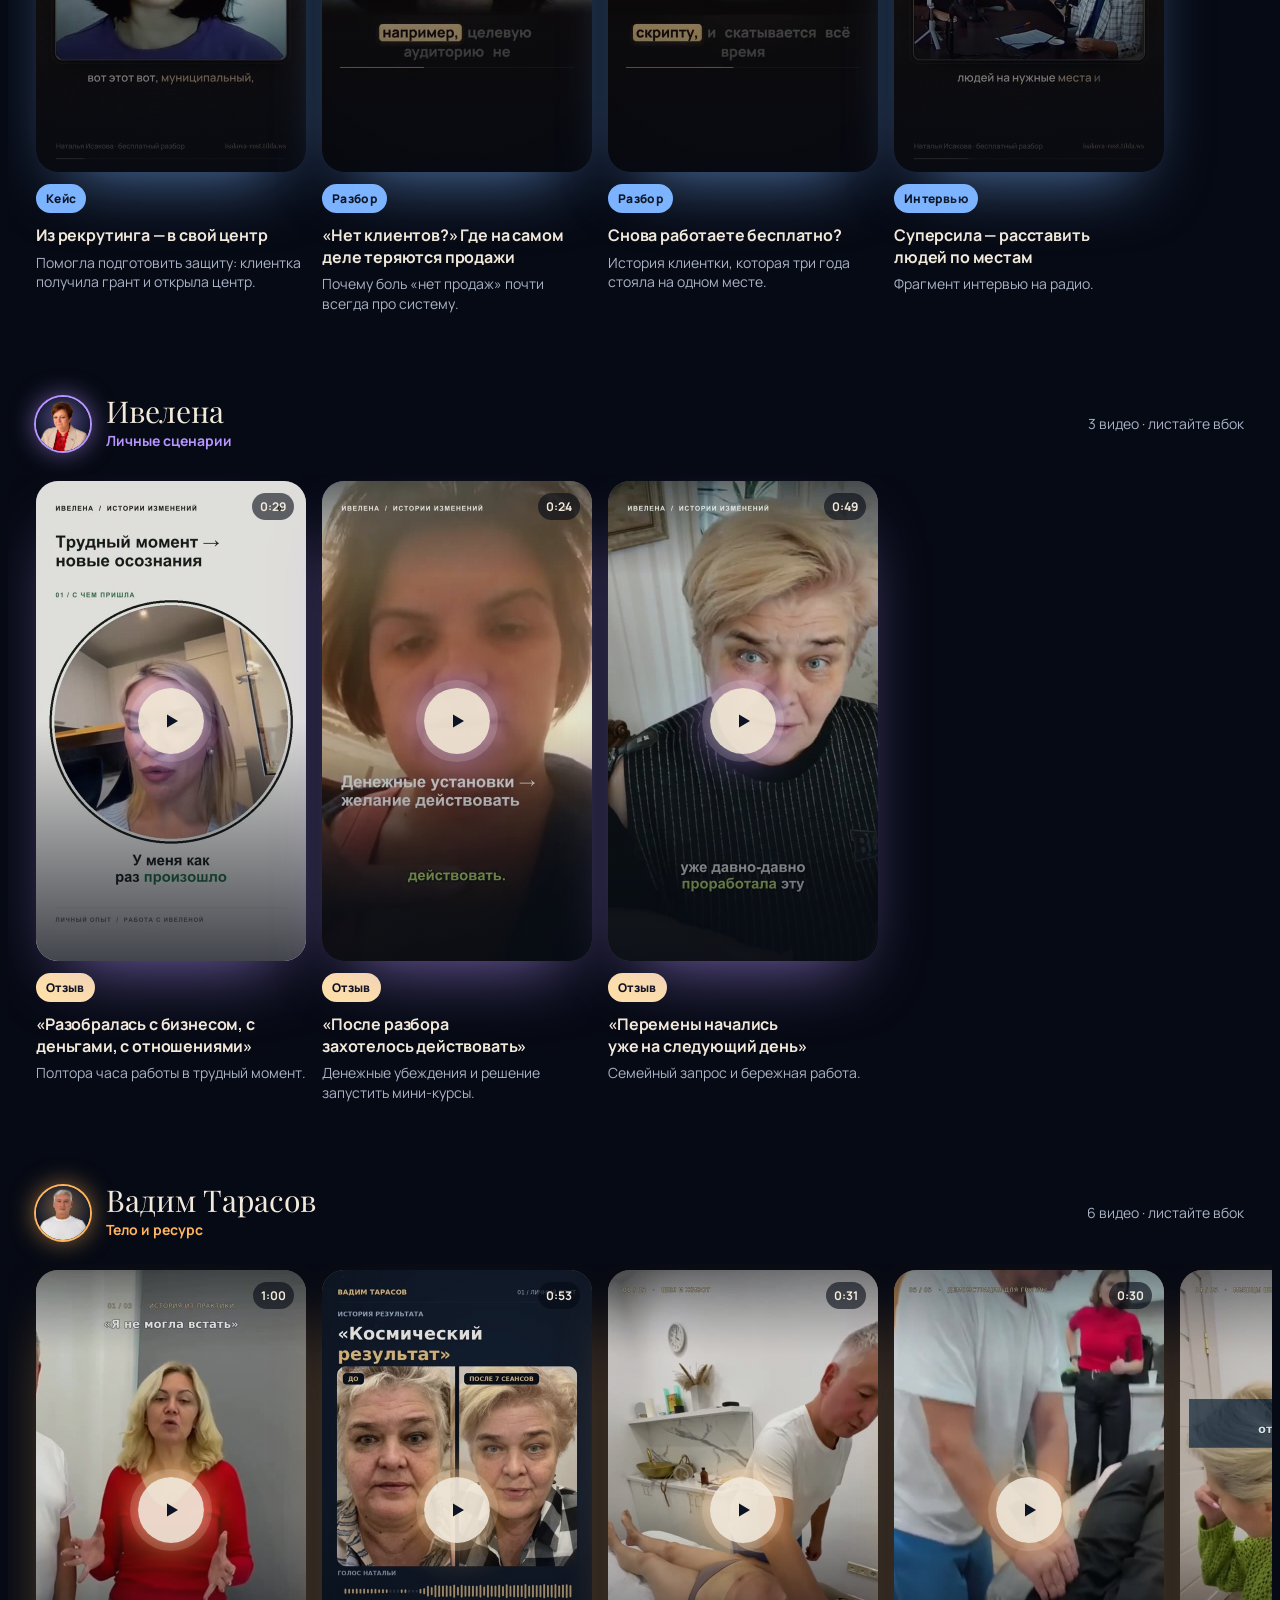
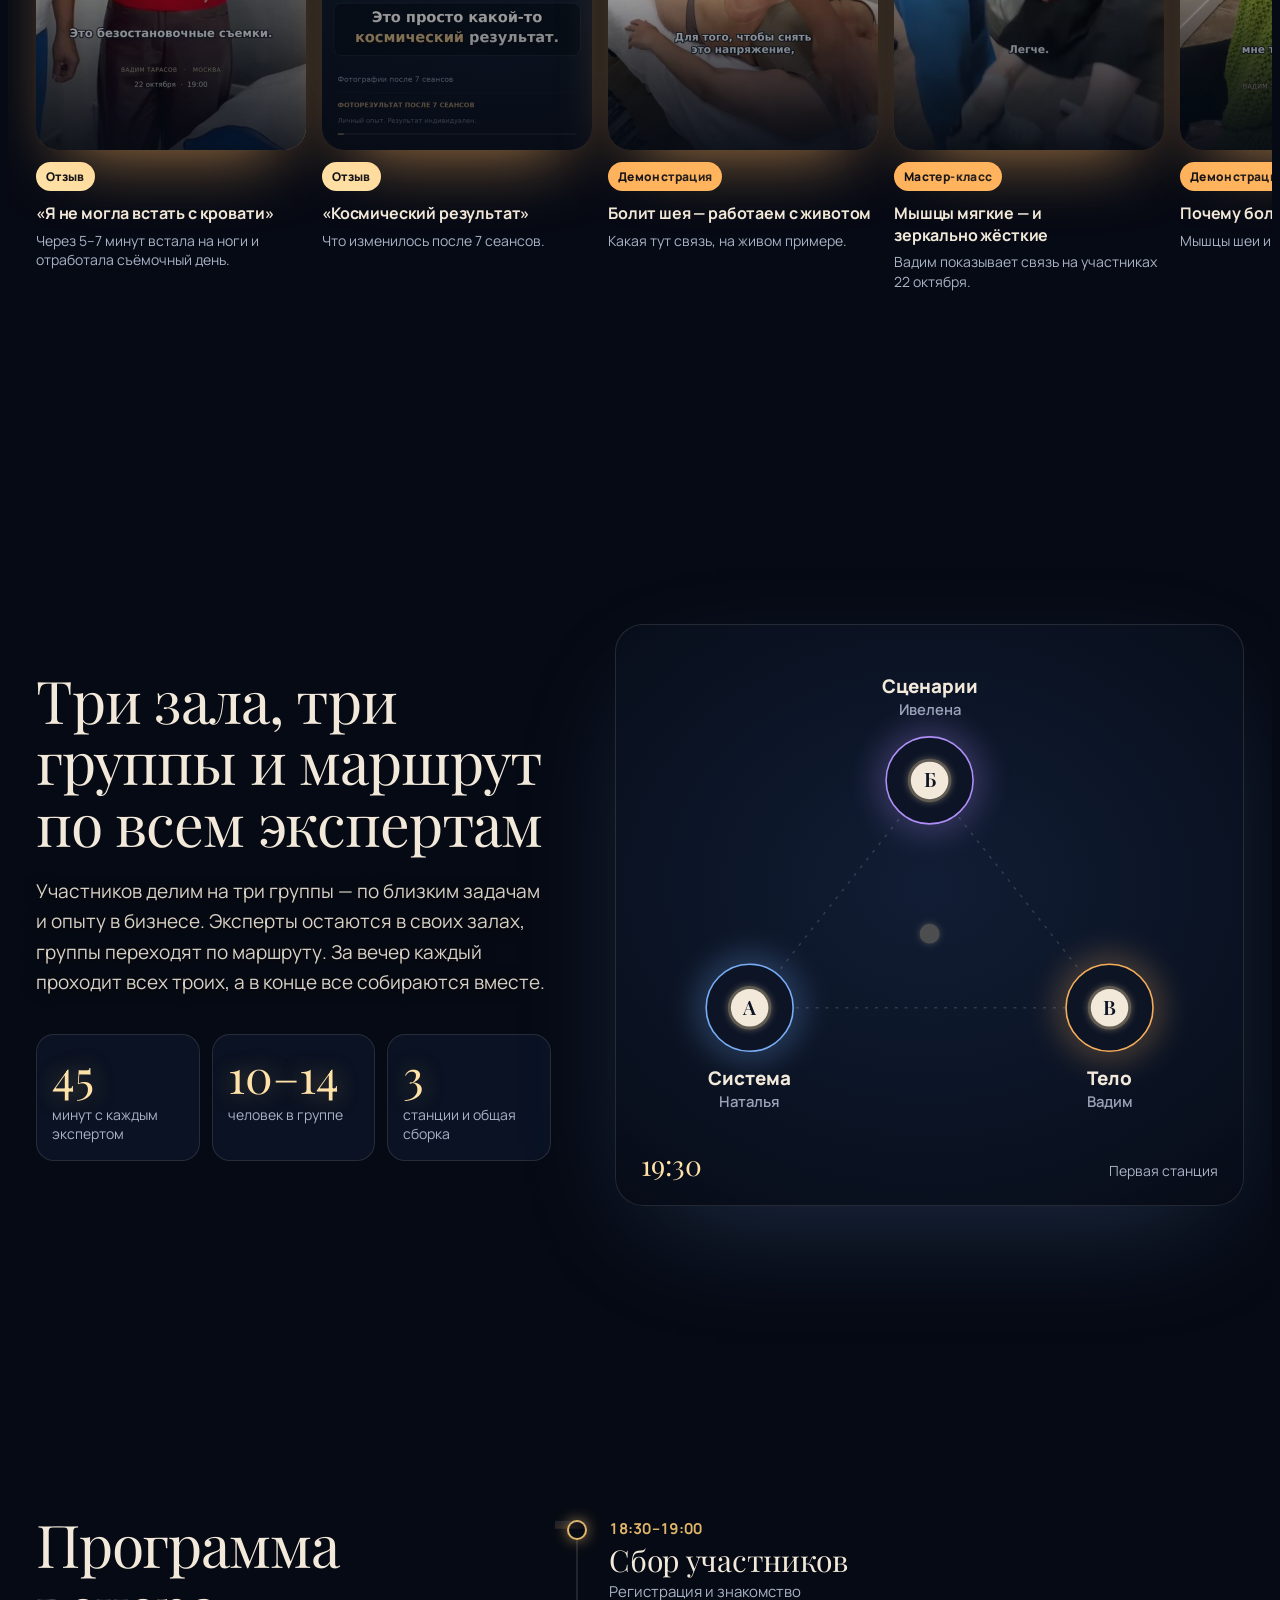
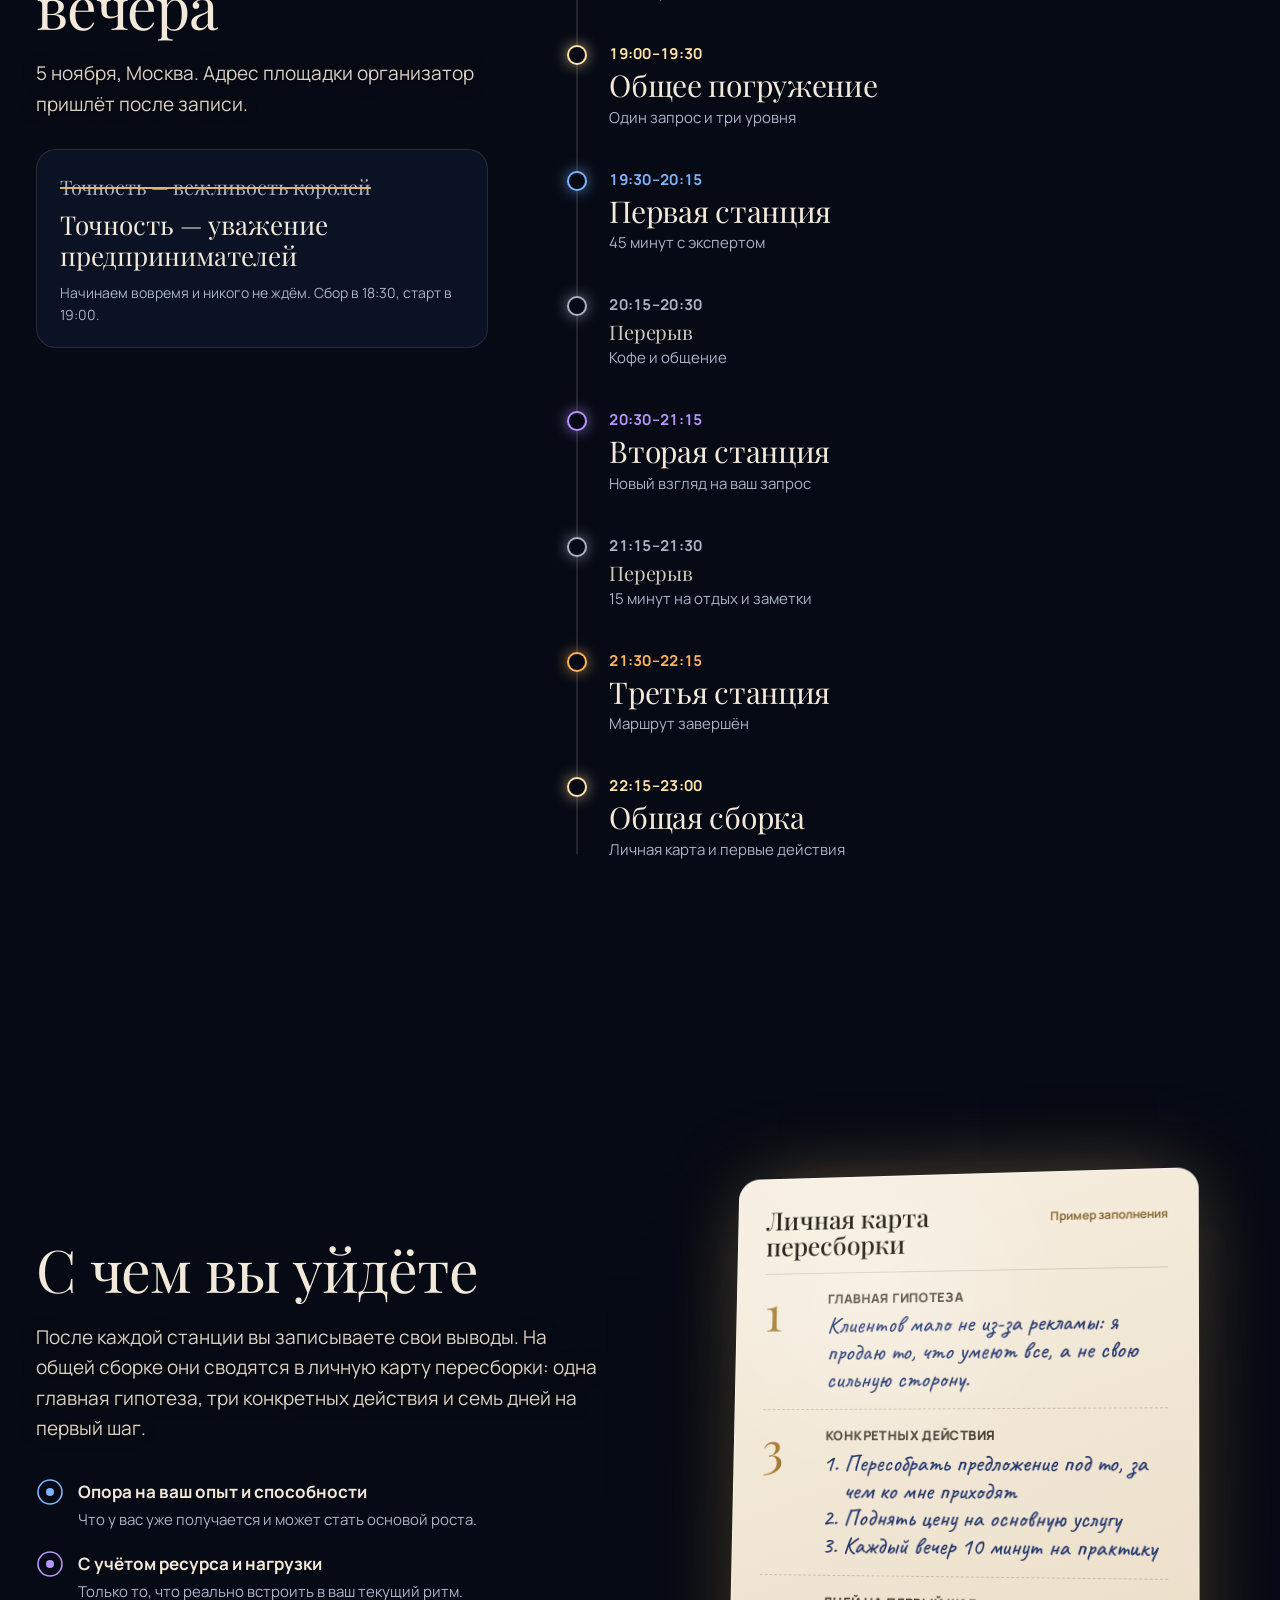
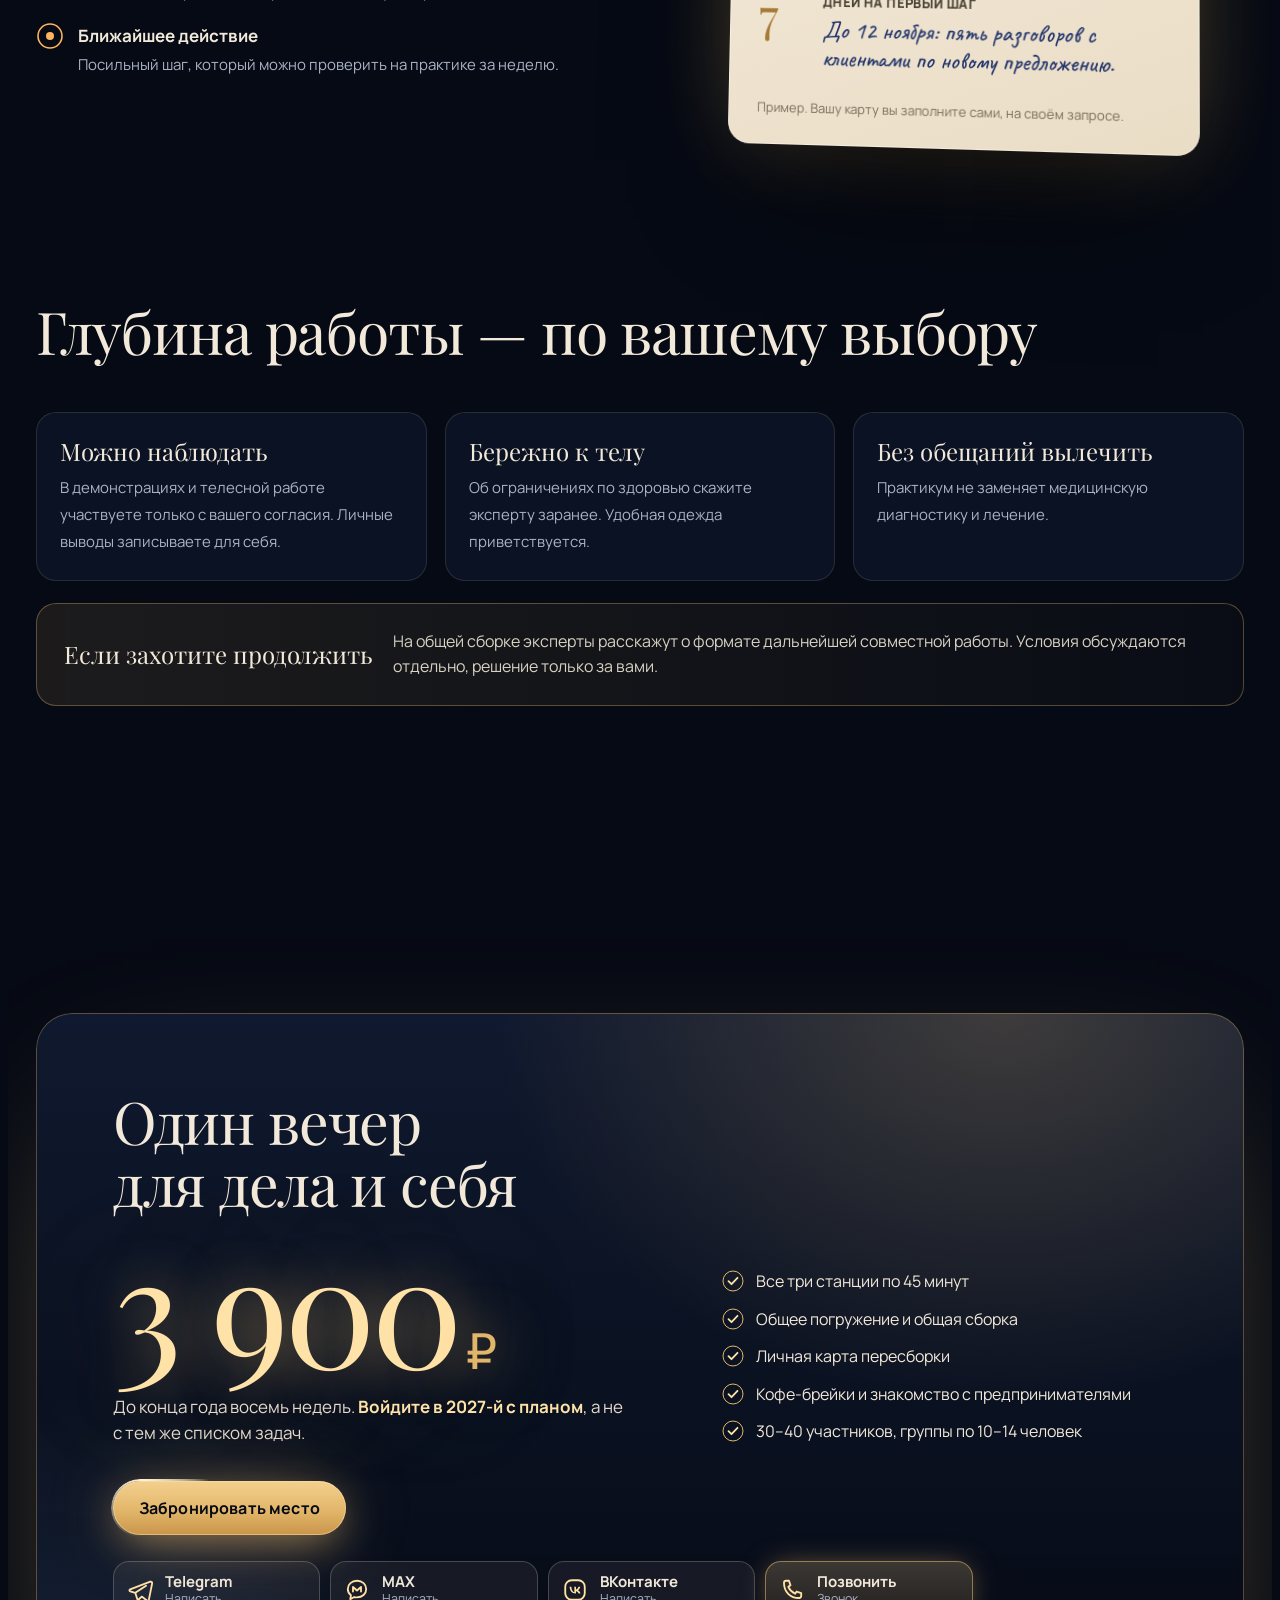
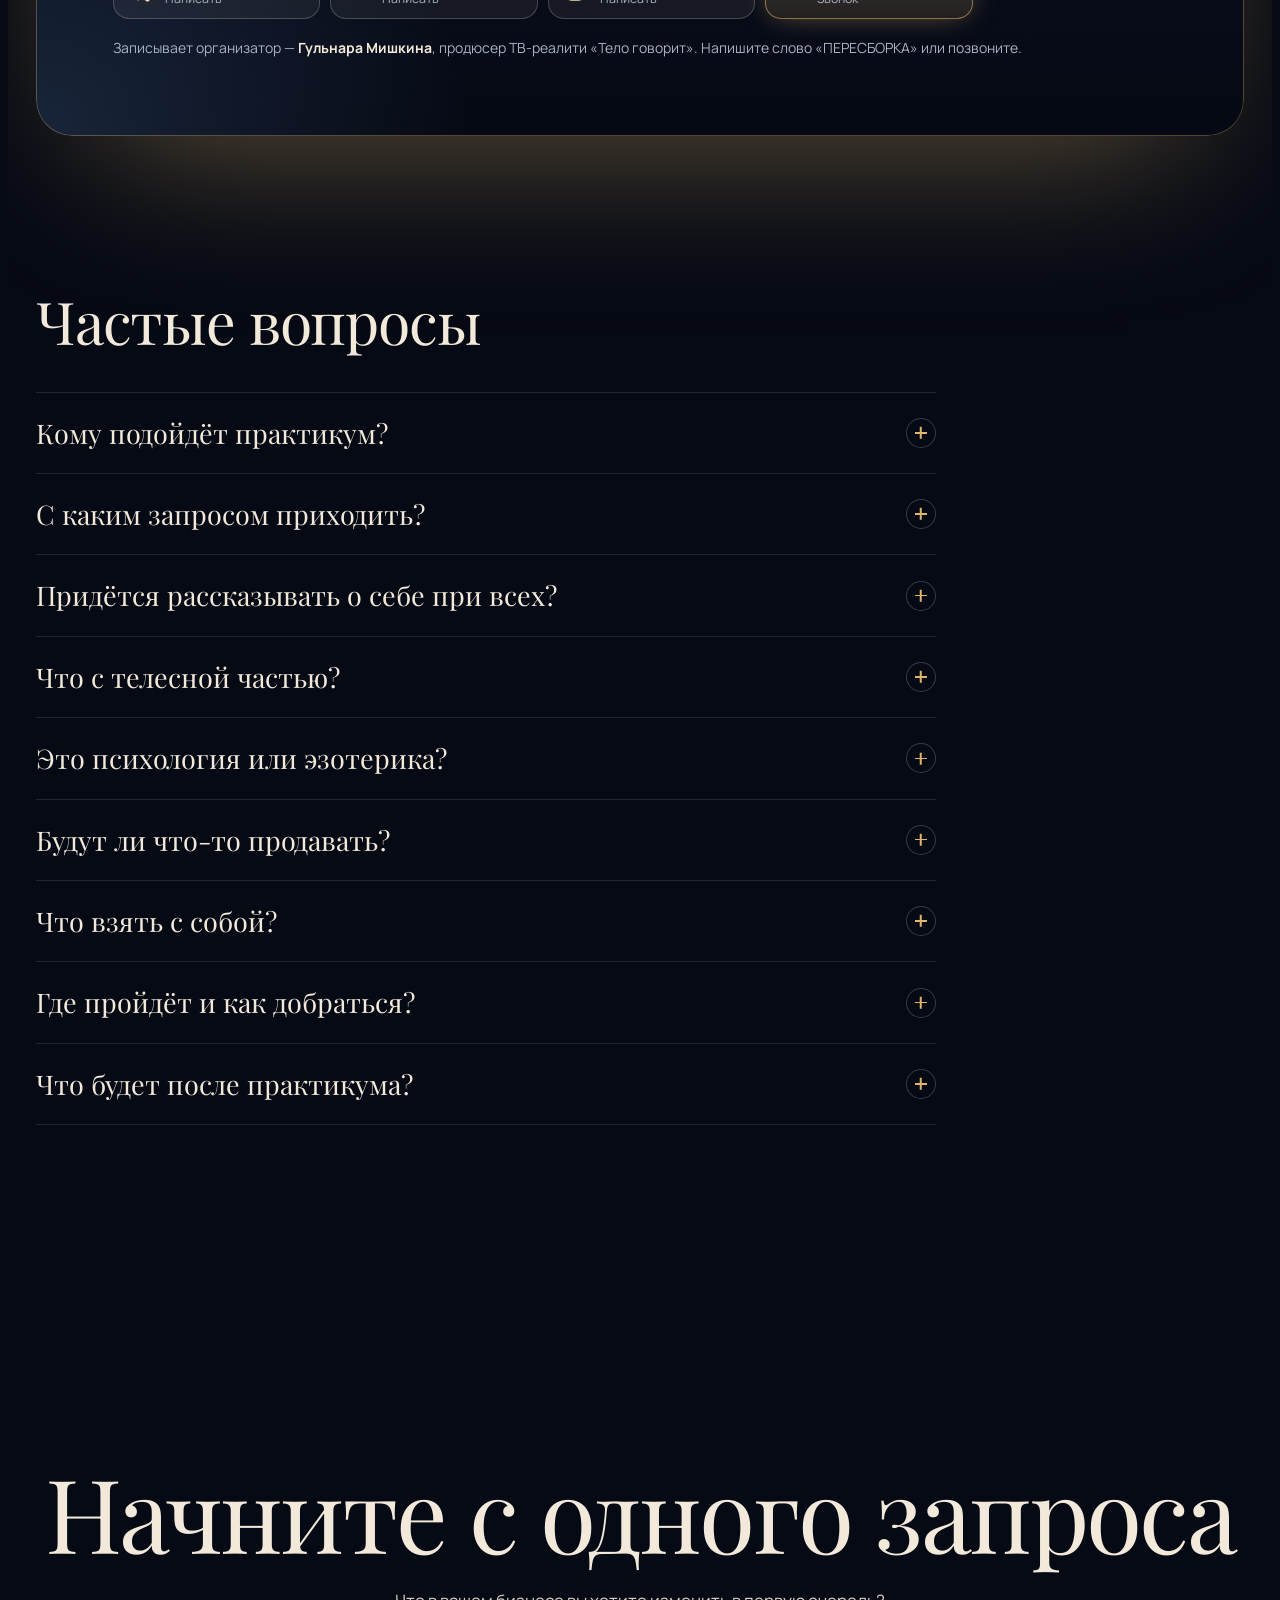
==== commit 5556d6e5: "Контакты для записи: Telegram, MAX, ВКонтакте, звонок" ====
--- a/index.html
+++ b/index.html
@@ -286,6 +286,24 @@
 .word{display:flex;gap:10px;align-items:center;margin-top:10px;flex-wrap:wrap}
 .word code{font:800 20px/1 var(--sans);letter-spacing:.06em;padding:12px 16px;border-radius:12px;background:rgba(226,182,106,.12);color:var(--gold-hi);box-shadow:0 0 0 1px rgba(226,182,106,.4) inset;user-select:all}
 .copied{color:var(--gold-hi);font-size:14px;min-height:20px}
+.org{display:flex;align-items:center;gap:14px;margin-top:20px}
+.org-av{flex:none;width:52px;height:52px;border-radius:50%;display:grid;place-items:center;font:700 18px/1 var(--serif);color:var(--ink);background:linear-gradient(160deg,#F4D08E,#C9954A);box-shadow:0 0 0 2px rgba(255,226,168,.4),0 0 24px rgba(226,182,106,.55)}
+.org b{display:block;font-size:17px}
+.org div span{display:block;color:var(--muted);font-size:14px}
+.contacts{display:grid;grid-template-columns:minmax(0,1fr) minmax(0,1fr);gap:10px;margin-top:18px}
+.cbtn{display:flex;align-items:center;gap:12px;min-height:58px;padding:10px 14px;border-radius:16px;text-decoration:none;color:var(--cream);background:rgba(242,233,218,.06);box-shadow:0 0 0 1px var(--line-2) inset;transition:background .25s,box-shadow .25s,transform .25s}
+.cbtn svg{flex:none;width:26px;height:26px;color:var(--gold-hi)}
+.cbtn b{display:block;font-size:15px;line-height:1.2}
+.cbtn small{display:block;font-size:12.5px;color:var(--muted);line-height:1.3}
+.cbtn:hover{background:rgba(226,182,106,.12);box-shadow:0 0 0 1px rgba(226,182,106,.6) inset;transform:translateY(-1px)}
+.cbtn-call{background:linear-gradient(180deg,rgba(244,208,142,.22),rgba(201,149,74,.14));box-shadow:0 0 0 1px rgba(226,182,106,.55) inset,0 0 30px -8px rgba(226,182,106,.6)}
+.contacts-wide{grid-template-columns:repeat(4,minmax(0,1fr));margin-top:26px;max-width:860px}
+.price-org{margin-top:18px;color:var(--muted);font-size:14px}
+.price-org b{color:var(--cream);font-weight:700}
+.foot-links{display:flex;gap:14px;flex-wrap:wrap}
+.foot-links a{color:var(--muted);text-decoration:none;border-bottom:1px solid var(--line-2)}
+.foot-links a:hover{color:var(--gold-hi);border-color:var(--gold)}
+@media (max-width:760px){.contacts-wide{grid-template-columns:minmax(0,1fr) minmax(0,1fr)}}
 
 /* ---------- three voices ---------- */
 .voices{display:grid;grid-template-columns:repeat(3,minmax(0,1fr));gap:18px;margin-top:50px}
@@ -787,6 +805,13 @@
         <button class="btn btn-gold" type="button" data-book>Забронировать место</button>
         <p class="cd"><i></i>До старта <b data-cd>—</b></p>
       </div>
+      <div class="contacts contacts-wide">
+        <a class="cbtn" href="https://t.me/Zhizn300plus" target="_blank" rel="noopener"><svg viewBox="0 0 24 24" aria-hidden="true"><path d="M21.5 4.2 2.9 11.4c-.9.4-.9 1.5.1 1.8l4.6 1.4 1.8 5.5c.2.7 1.1.9 1.6.4l2.6-2.4 4.8 3.5c.7.5 1.6.1 1.8-.7l3-15c.2-1-.8-1.8-1.7-1.5Z" fill="none" stroke="currentColor" stroke-width="1.7" stroke-linejoin="round"/><path d="m8 14.4 9.6-6.3" stroke="currentColor" stroke-width="1.7" stroke-linecap="round"/></svg><span><b>Telegram</b><small>Написать</small></span></a>
+        <a class="cbtn" href="https://max.ru/u/f9LHodD0cOlPEgLYjhirEHH3CCoog4ofcnaTDnEWCwv3APVXHLI2luvc9NM" target="_blank" rel="noopener"><svg viewBox="0 0 24 24" aria-hidden="true"><path d="M12 3.5c-4.9 0-8.5 3.3-8.5 7.6 0 2.4 1.1 4.4 2.9 5.8l-.6 3.6 3.6-2c.8.2 1.7.3 2.6.3 4.9 0 8.5-3.3 8.5-7.7S16.9 3.5 12 3.5Z" fill="none" stroke="currentColor" stroke-width="1.7" stroke-linejoin="round"/><path d="M8.3 13.4V9.2l3.7 3.3 3.7-3.3v4.2" fill="none" stroke="currentColor" stroke-width="1.7" stroke-linecap="round" stroke-linejoin="round"/></svg><span><b>MAX</b><small>Написать</small></span></a>
+        <a class="cbtn" href="https://vk.com/zhizn300plus" target="_blank" rel="noopener"><svg viewBox="0 0 24 24" aria-hidden="true"><rect x="3" y="3" width="18" height="18" rx="6" fill="none" stroke="currentColor" stroke-width="1.7"/><path d="M7 9c.3 3.9 2.3 6.2 5.6 6.2h.3v-2.1c1.2.1 2.1 1 2.5 2.1h1.7c-.5-1.7-1.6-2.7-2.3-3 .7-.4 1.7-1.5 2-3.2h-1.6c-.4 1.4-1.4 2.4-2.3 2.5V9h-1.5v5.1C10 13.6 8.7 12 8.6 9H7Z" fill="currentColor"/></svg><span><b>ВКонтакте</b><small>Написать</small></span></a>
+        <a class="cbtn cbtn-call" href="tel:+79309441869"><svg viewBox="0 0 24 24" aria-hidden="true"><path d="M6.6 3.5h2.6l1.4 4.2-2 1.4a12.5 12.5 0 0 0 6.3 6.3l1.4-2 4.2 1.4v2.6c0 1.1-.9 2-2 2C10.4 19.4 4.6 13.6 4.6 5.5c0-1.1.9-2 2-2Z" fill="none" stroke="currentColor" stroke-width="1.7" stroke-linejoin="round"/></svg><span><b>Позвонить</b><small>Звонок</small></span></a>
+      </div>
+      <p class="price-org">Записывает организатор — <b>Гульнара Мишкина</b>, продюсер ТВ-реалити «Тело говорит». Напишите слово «ПЕРЕСБОРКА» или позвоните.</p>
     </div>
   </div>
 </section>
@@ -820,20 +845,28 @@
 </main>
 
 <footer>
-  <div class="wrap"><span>Пересборка · 5 ноября 2026 · Москва</span><span>Наталья Исакова · Ивелена · Вадим Тарасов</span></div>
+  <div class="wrap"><span>Пересборка · 5 ноября 2026 · Москва<br>Организатор — Гульнара Мишкина</span><span class="foot-links"><a href="https://t.me/Zhizn300plus" target="_blank" rel="noopener">Telegram</a><a href="https://max.ru/u/f9LHodD0cOlPEgLYjhirEHH3CCoog4ofcnaTDnEWCwv3APVXHLI2luvc9NM" target="_blank" rel="noopener">MAX</a><a href="https://vk.com/zhizn300plus" target="_blank" rel="noopener">ВКонтакте</a><a href="tel:+79309441869">Позвонить</a></span></div>
 </footer>
 
 <div class="modal" id="modal" hidden role="dialog" aria-modal="true" aria-labelledby="m-title">
   <div class="sheet">
     <button class="x" type="button" id="m-close" aria-label="Закрыть">×</button>
     <h3 id="m-title">Как записаться</h3>
-    <p style="color:#D9D1C3">Мест 30–40, группы собираем заранее по вашим запросам.</p>
-    <ol class="steps">
-      <li><div>Напишите кодовое слово тому, кто прислал вам эту ссылку, или организатору.<div class="word"><code id="m-word">ПЕРЕСБОРКА</code><button class="btn btn-ghost btn-sm" type="button" id="m-copy">Скопировать</button></div><div class="copied" id="m-copied" aria-live="polite"></div></div></li>
+    <p style="color:#D9D1C3">Напишите организатору слово «ПЕРЕСБОРКА» в удобном мессенджере или позвоните. Мест 30–40, группы собираем заранее по вашим запросам.</p>
+    <div class="org"><span class="org-av" aria-hidden="true">ГМ</span><div><b>Гульнара Мишкина</b><span>Организатор «Пересборки», продюсер ТВ-реалити «Тело говорит», учредитель «Жизнь 300+»</span></div></div>
+    <div class="contacts">
+        <a class="cbtn" href="https://t.me/Zhizn300plus" target="_blank" rel="noopener"><svg viewBox="0 0 24 24" aria-hidden="true"><path d="M21.5 4.2 2.9 11.4c-.9.4-.9 1.5.1 1.8l4.6 1.4 1.8 5.5c.2.7 1.1.9 1.6.4l2.6-2.4 4.8 3.5c.7.5 1.6.1 1.8-.7l3-15c.2-1-.8-1.8-1.7-1.5Z" fill="none" stroke="currentColor" stroke-width="1.7" stroke-linejoin="round"/><path d="m8 14.4 9.6-6.3" stroke="currentColor" stroke-width="1.7" stroke-linecap="round"/></svg><span><b>Telegram</b><small>Написать</small></span></a>
+        <a class="cbtn" href="https://max.ru/u/f9LHodD0cOlPEgLYjhirEHH3CCoog4ofcnaTDnEWCwv3APVXHLI2luvc9NM" target="_blank" rel="noopener"><svg viewBox="0 0 24 24" aria-hidden="true"><path d="M12 3.5c-4.9 0-8.5 3.3-8.5 7.6 0 2.4 1.1 4.4 2.9 5.8l-.6 3.6 3.6-2c.8.2 1.7.3 2.6.3 4.9 0 8.5-3.3 8.5-7.7S16.9 3.5 12 3.5Z" fill="none" stroke="currentColor" stroke-width="1.7" stroke-linejoin="round"/><path d="M8.3 13.4V9.2l3.7 3.3 3.7-3.3v4.2" fill="none" stroke="currentColor" stroke-width="1.7" stroke-linecap="round" stroke-linejoin="round"/></svg><span><b>MAX</b><small>Написать</small></span></a>
+        <a class="cbtn" href="https://vk.com/zhizn300plus" target="_blank" rel="noopener"><svg viewBox="0 0 24 24" aria-hidden="true"><rect x="3" y="3" width="18" height="18" rx="6" fill="none" stroke="currentColor" stroke-width="1.7"/><path d="M7 9c.3 3.9 2.3 6.2 5.6 6.2h.3v-2.1c1.2.1 2.1 1 2.5 2.1h1.7c-.5-1.7-1.6-2.7-2.3-3 .7-.4 1.7-1.5 2-3.2h-1.6c-.4 1.4-1.4 2.4-2.3 2.5V9h-1.5v5.1C10 13.6 8.7 12 8.6 9H7Z" fill="currentColor"/></svg><span><b>ВКонтакте</b><small>Написать</small></span></a>
+        <a class="cbtn cbtn-call" href="tel:+79309441869"><svg viewBox="0 0 24 24" aria-hidden="true"><path d="M6.6 3.5h2.6l1.4 4.2-2 1.4a12.5 12.5 0 0 0 6.3 6.3l1.4-2 4.2 1.4v2.6c0 1.1-.9 2-2 2C10.4 19.4 4.6 13.6 4.6 5.5c0-1.1.9-2 2-2Z" fill="none" stroke="currentColor" stroke-width="1.7" stroke-linejoin="round"/></svg><span><b>Позвонить</b><small>Звонок</small></span></a>
+      </div>
+    <div class="word" style="margin-top:18px"><span style="color:var(--muted);font-size:14px">Кодовое слово</span><code id="m-word">ПЕРЕСБОРКА</code><button class="btn btn-ghost btn-sm" type="button" id="m-copy">Скопировать</button></div>
+    <div class="copied" id="m-copied" aria-live="polite"></div>
+    <ol class="steps" style="margin-top:12px">
+      <li><div>Напишите кодовое слово или позвоните Гульнаре.</div></li>
       <li><div>Ответьте на пару вопросов о вашем запросе — так эксперты подготовятся заранее.</div></li>
       <li><div>Оплатите участие, 3 900 ₽, и получите адрес площадки.</div></li>
     </ol>
-    <div id="m-contact" style="margin-top:24px" hidden><a class="btn btn-gold" id="m-tg" href="#" target="_blank" rel="noopener">Написать организатору</a></div>
   </div>
 </div>
 
@@ -842,8 +875,7 @@
 <script src="assets/three.min.js"></script>
 <script src="assets/lenis.min.js"></script>
 <script>
-/* ===== настройки: впишите ссылку на Telegram организатора, и в окне записи появится кнопка ===== */
-const CONFIG = { contactUrl: "" }; // например "https://t.me/username"
+/* ===== контакты для записи — организатор Гульнара Мишкина (ссылки в разметке: окно записи, блок цены, подвал) ===== */
 
 (() => {
 const reduce = matchMedia('(prefers-reduced-motion: reduce)').matches;
@@ -1190,7 +1222,6 @@
 document.getElementById('m-close').addEventListener('click', close);
 modal.addEventListener('click', e => { if (e.target === modal) close(); });
 addEventListener('keydown', e => { if (e.key === 'Escape' && !modal.hidden) close(); });
-if (CONFIG.contactUrl) { document.getElementById('m-contact').hidden = false; document.getElementById('m-tg').href = CONFIG.contactUrl; }
 document.getElementById('m-copy').addEventListener('click', () => {
   const msg = document.getElementById('m-copied');
   const sel = () => { const r = document.createRange(); r.selectNodeContents(document.getElementById('m-word')); const s = getSelection(); s.removeAllRanges(); s.addRange(r); msg.textContent = 'Слово выделено — скопируйте его.'; };
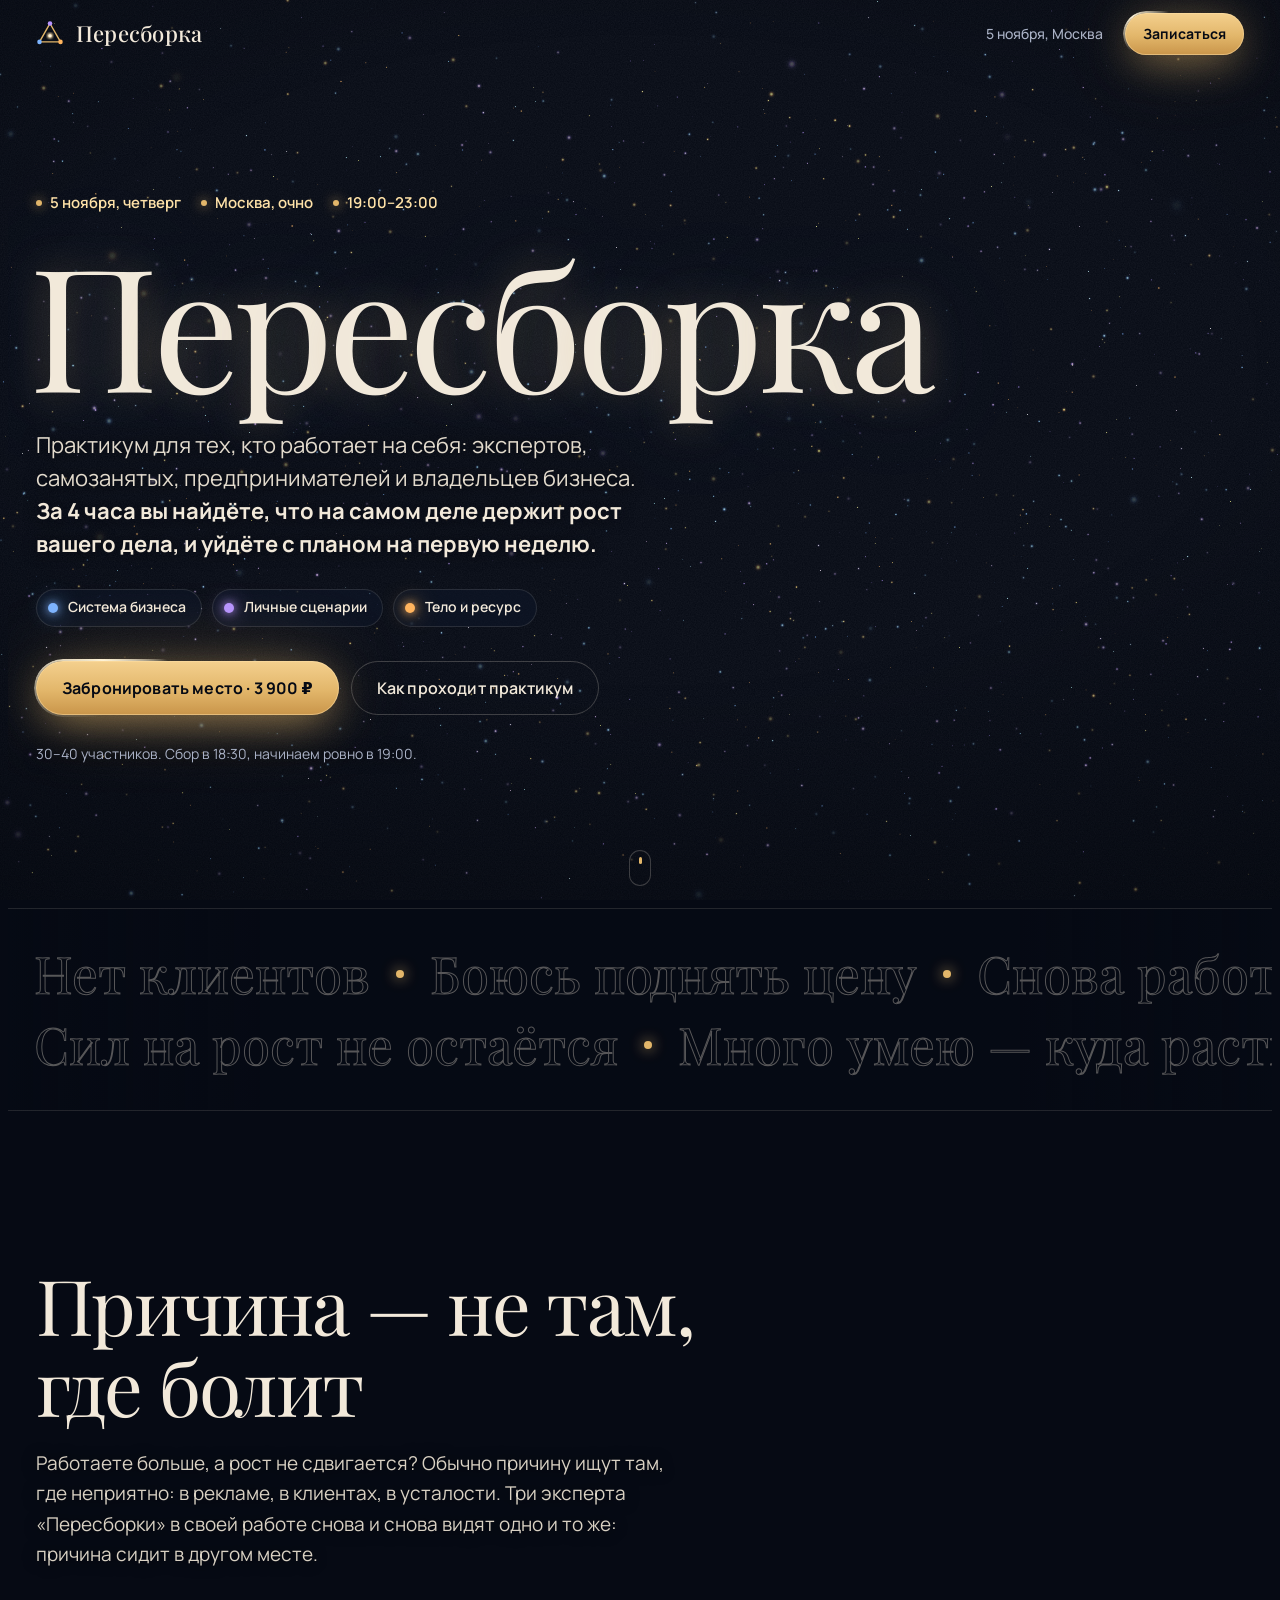
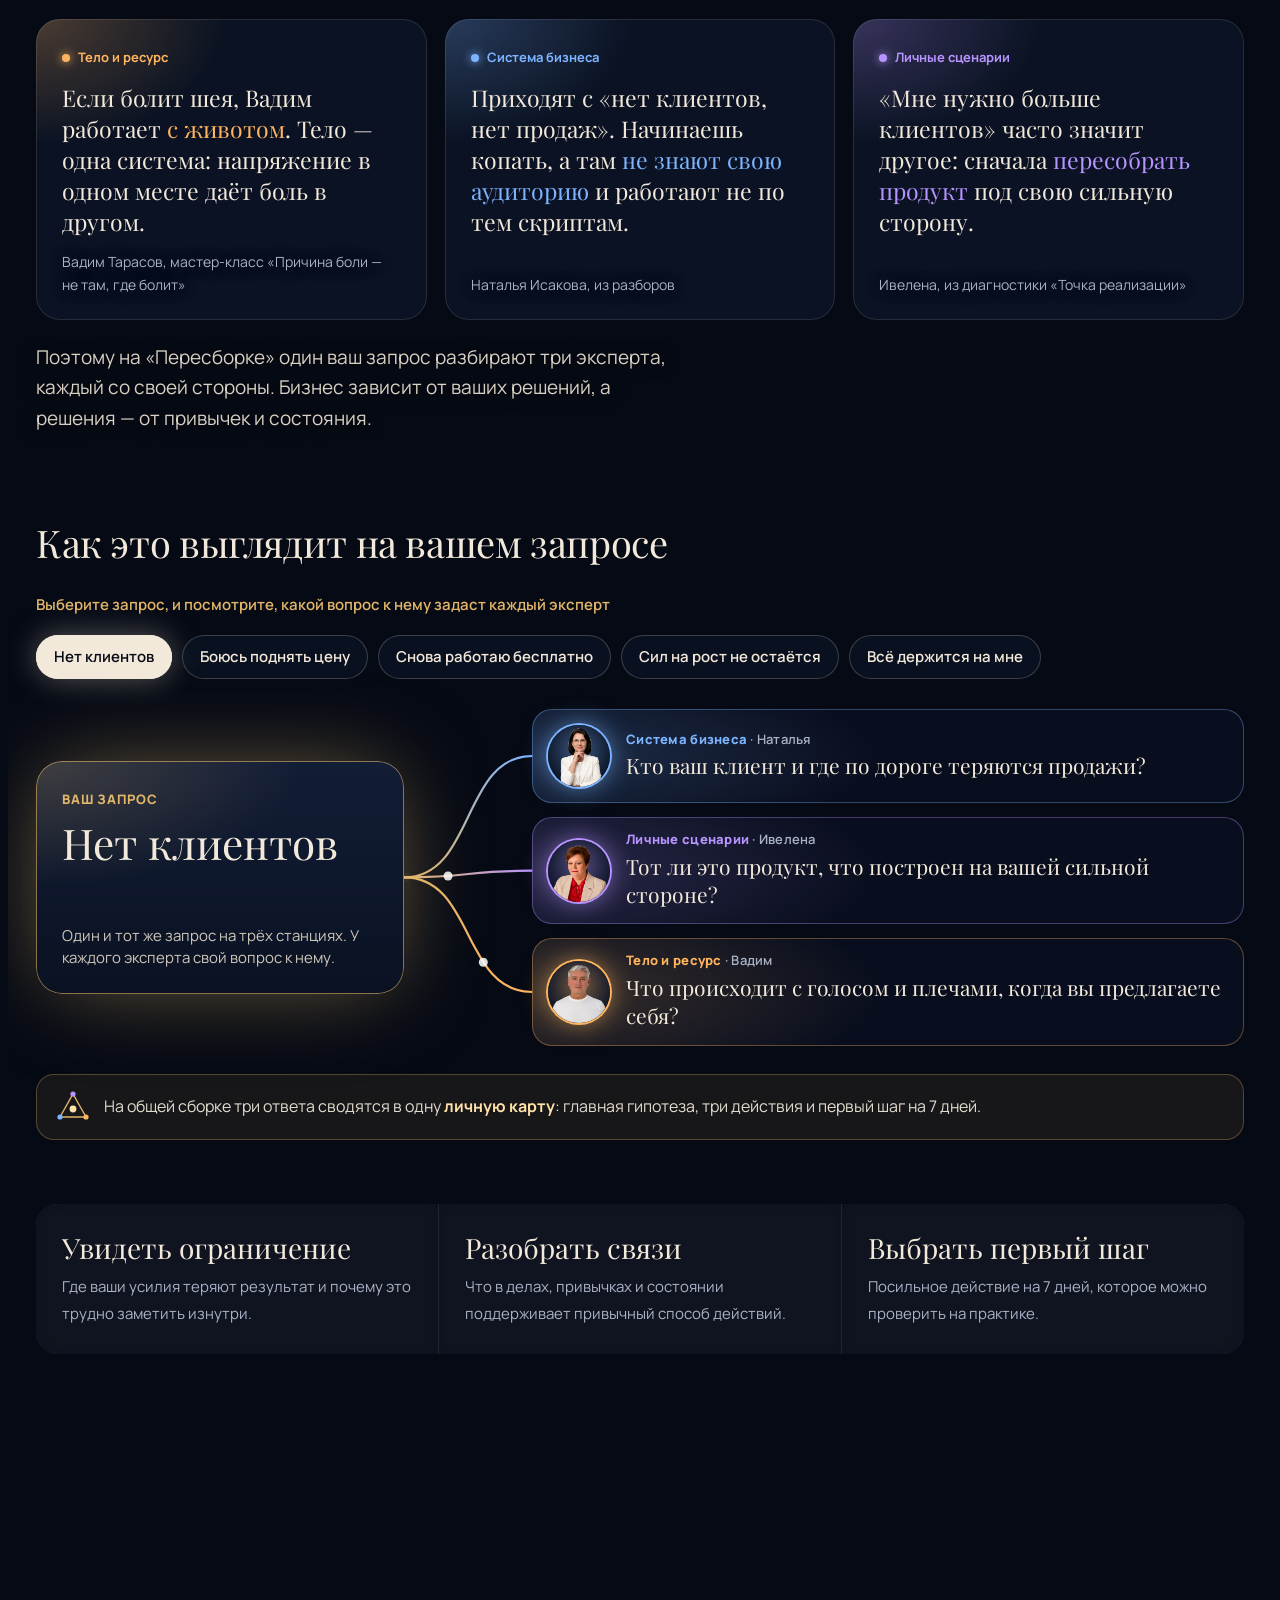
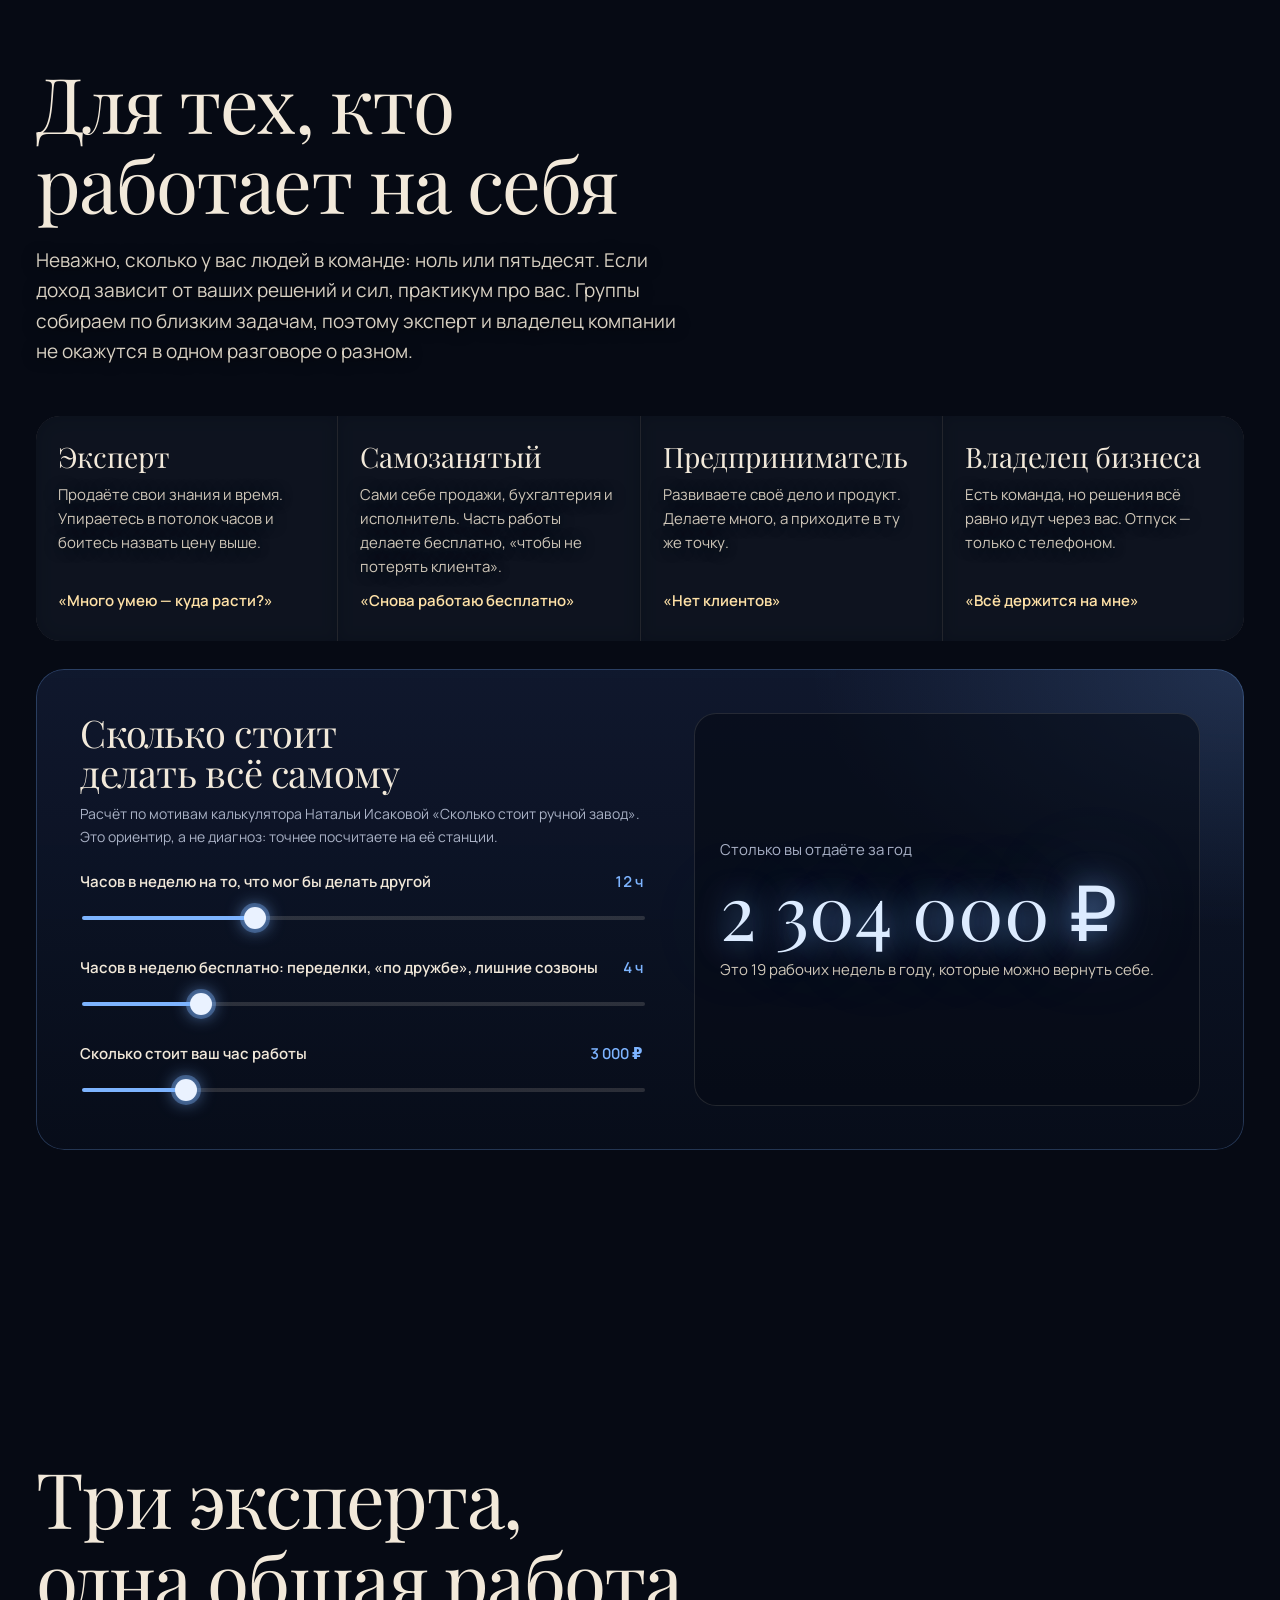
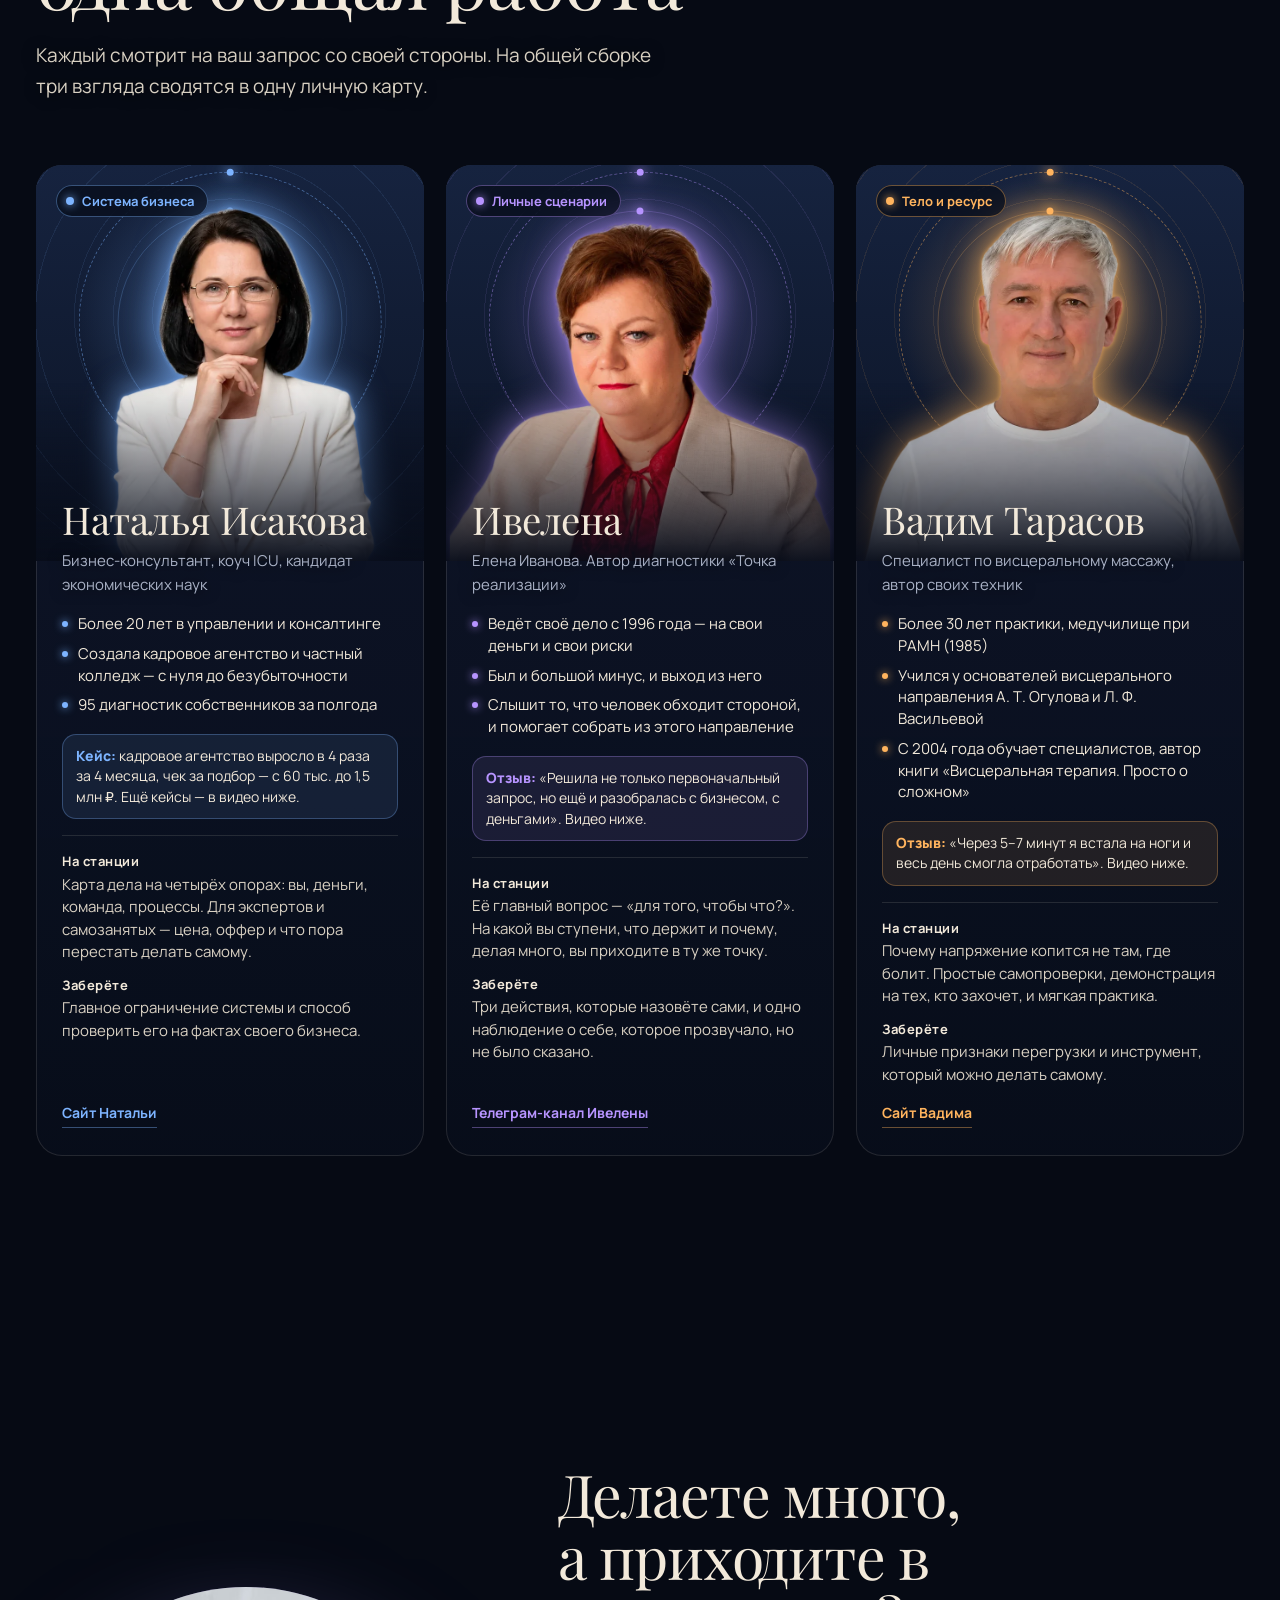
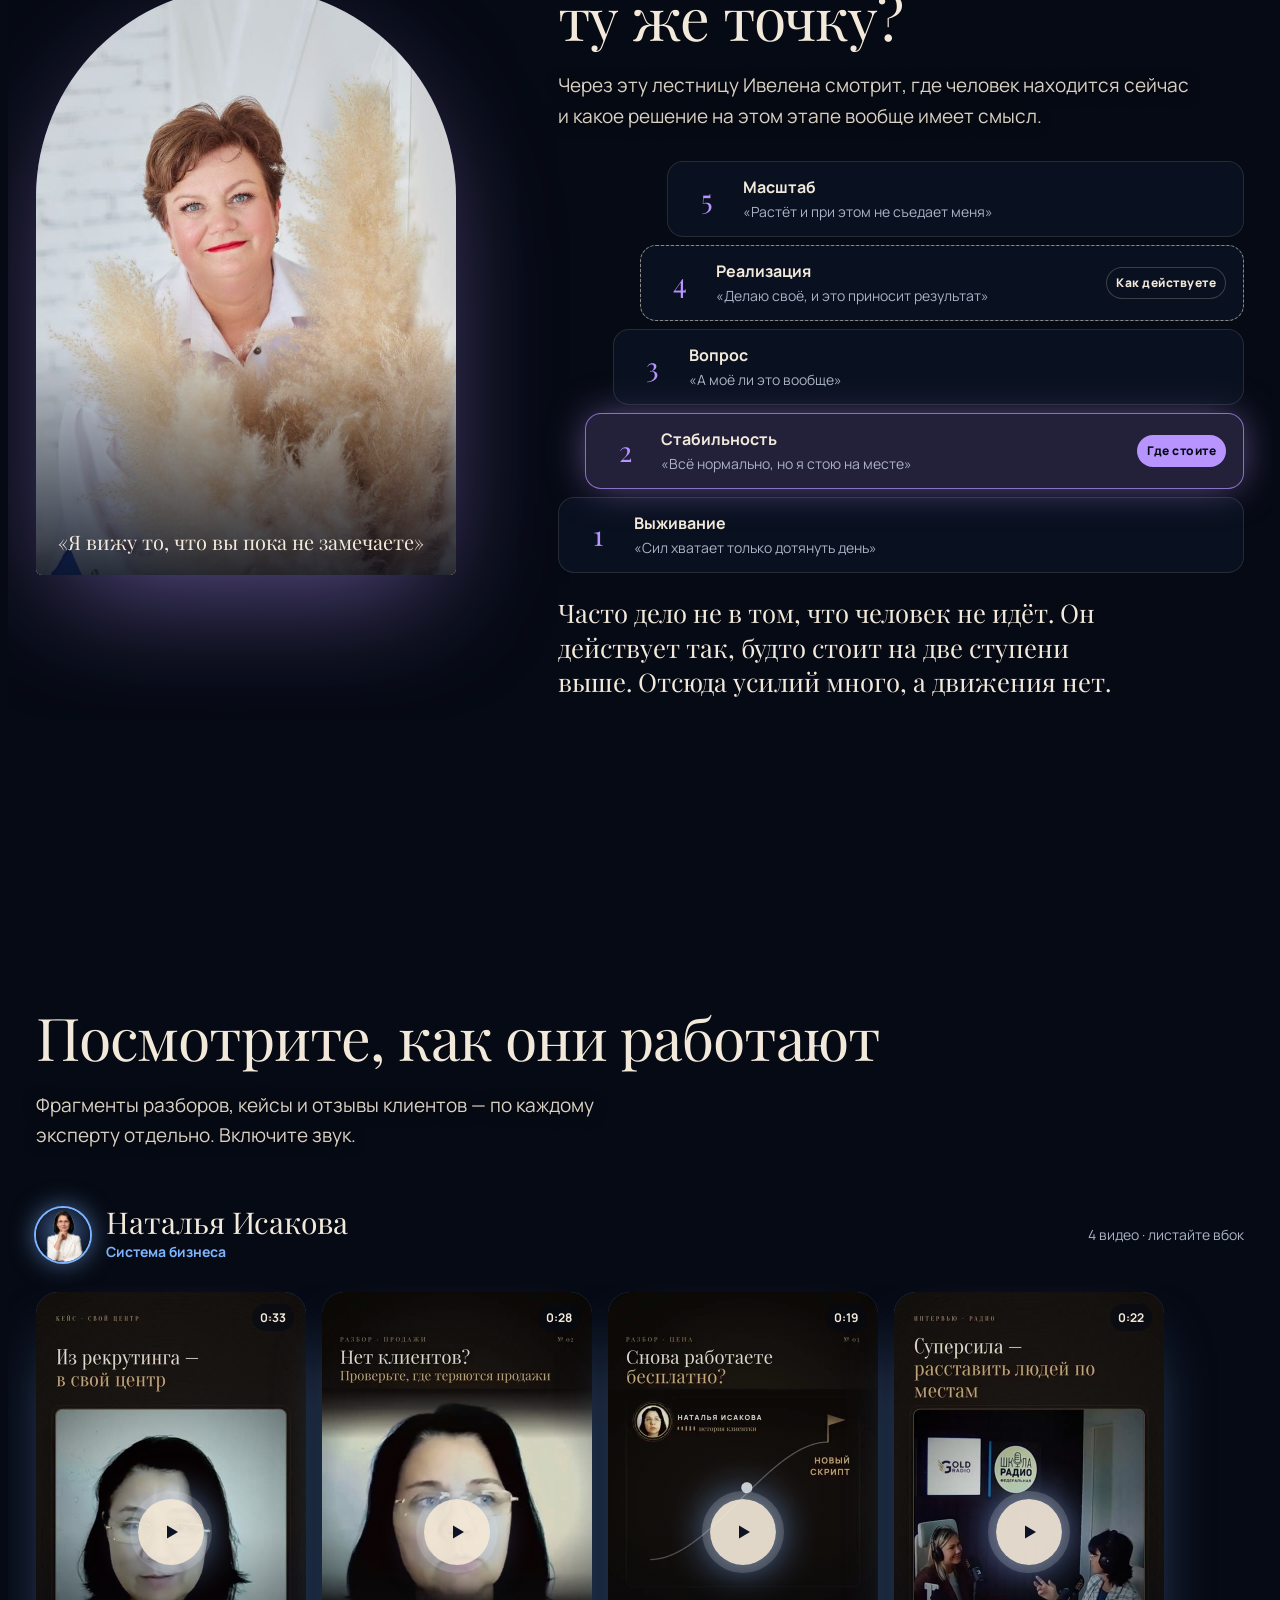
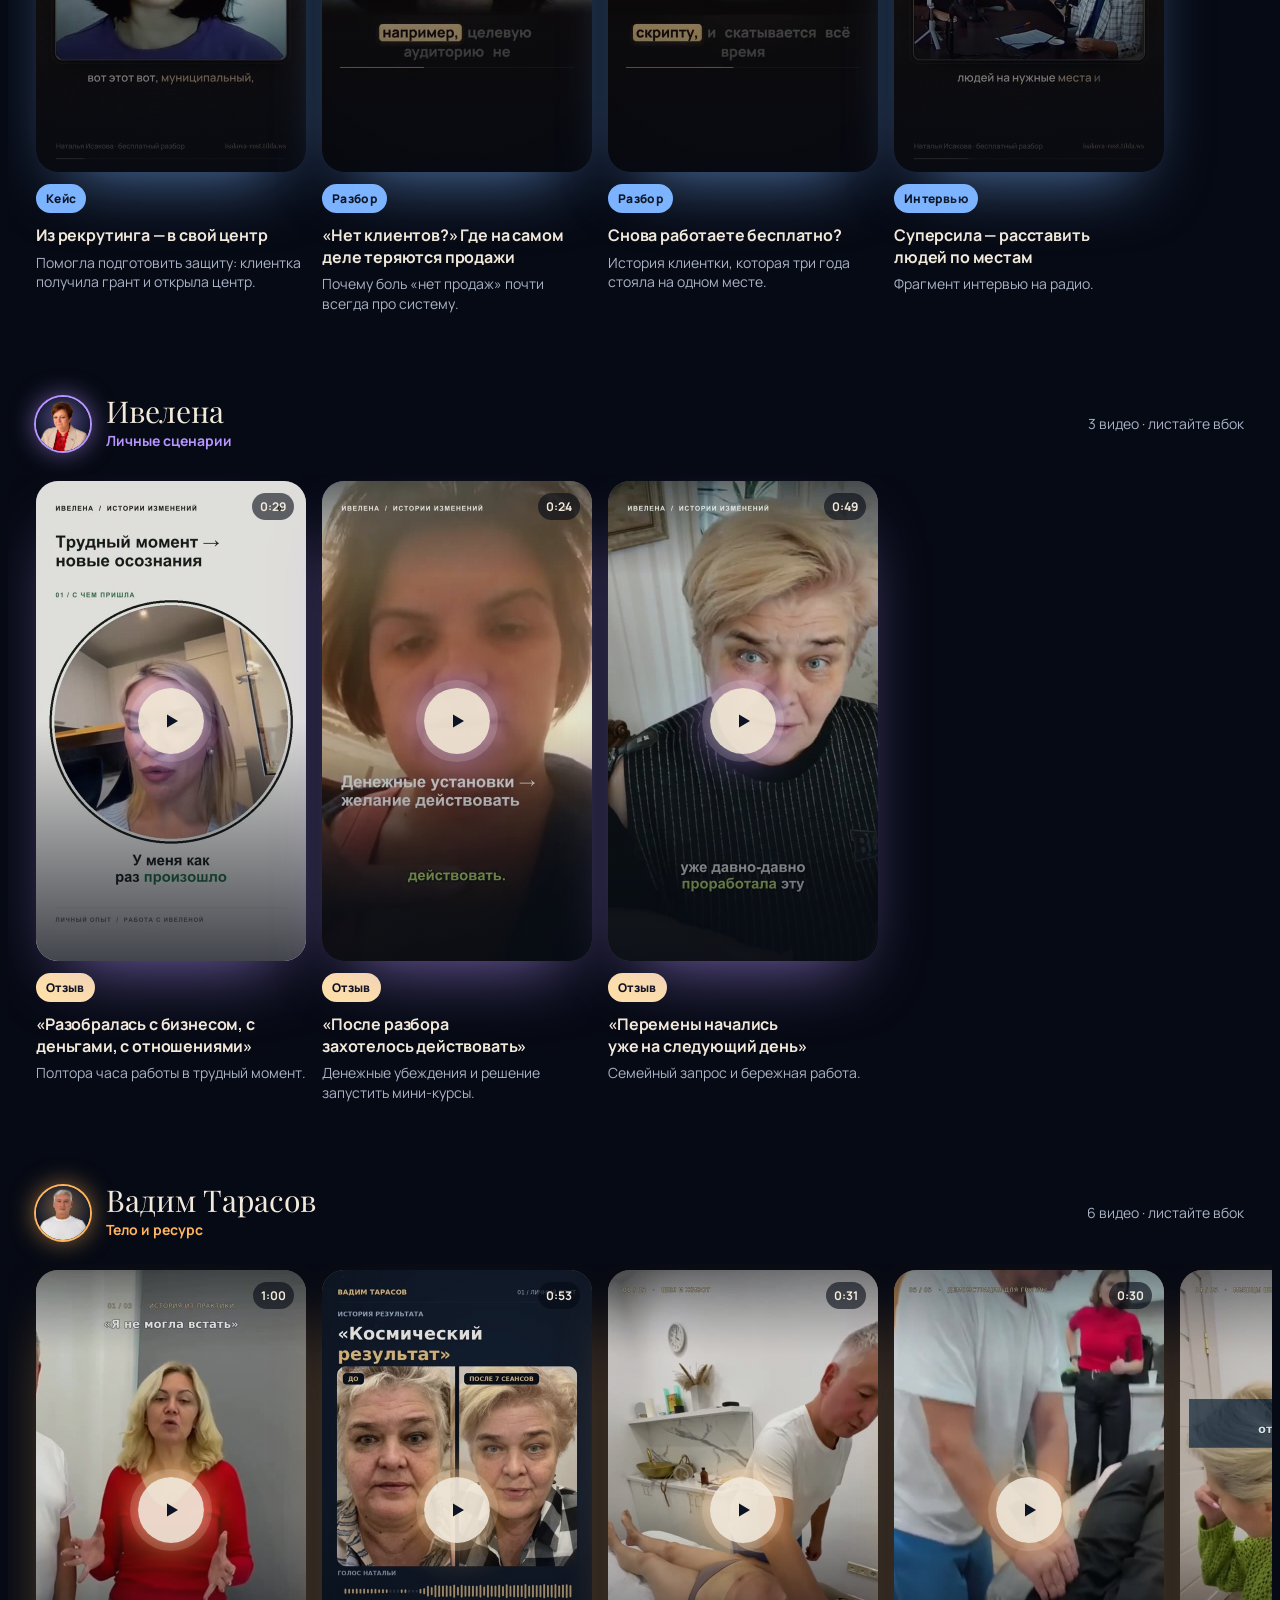
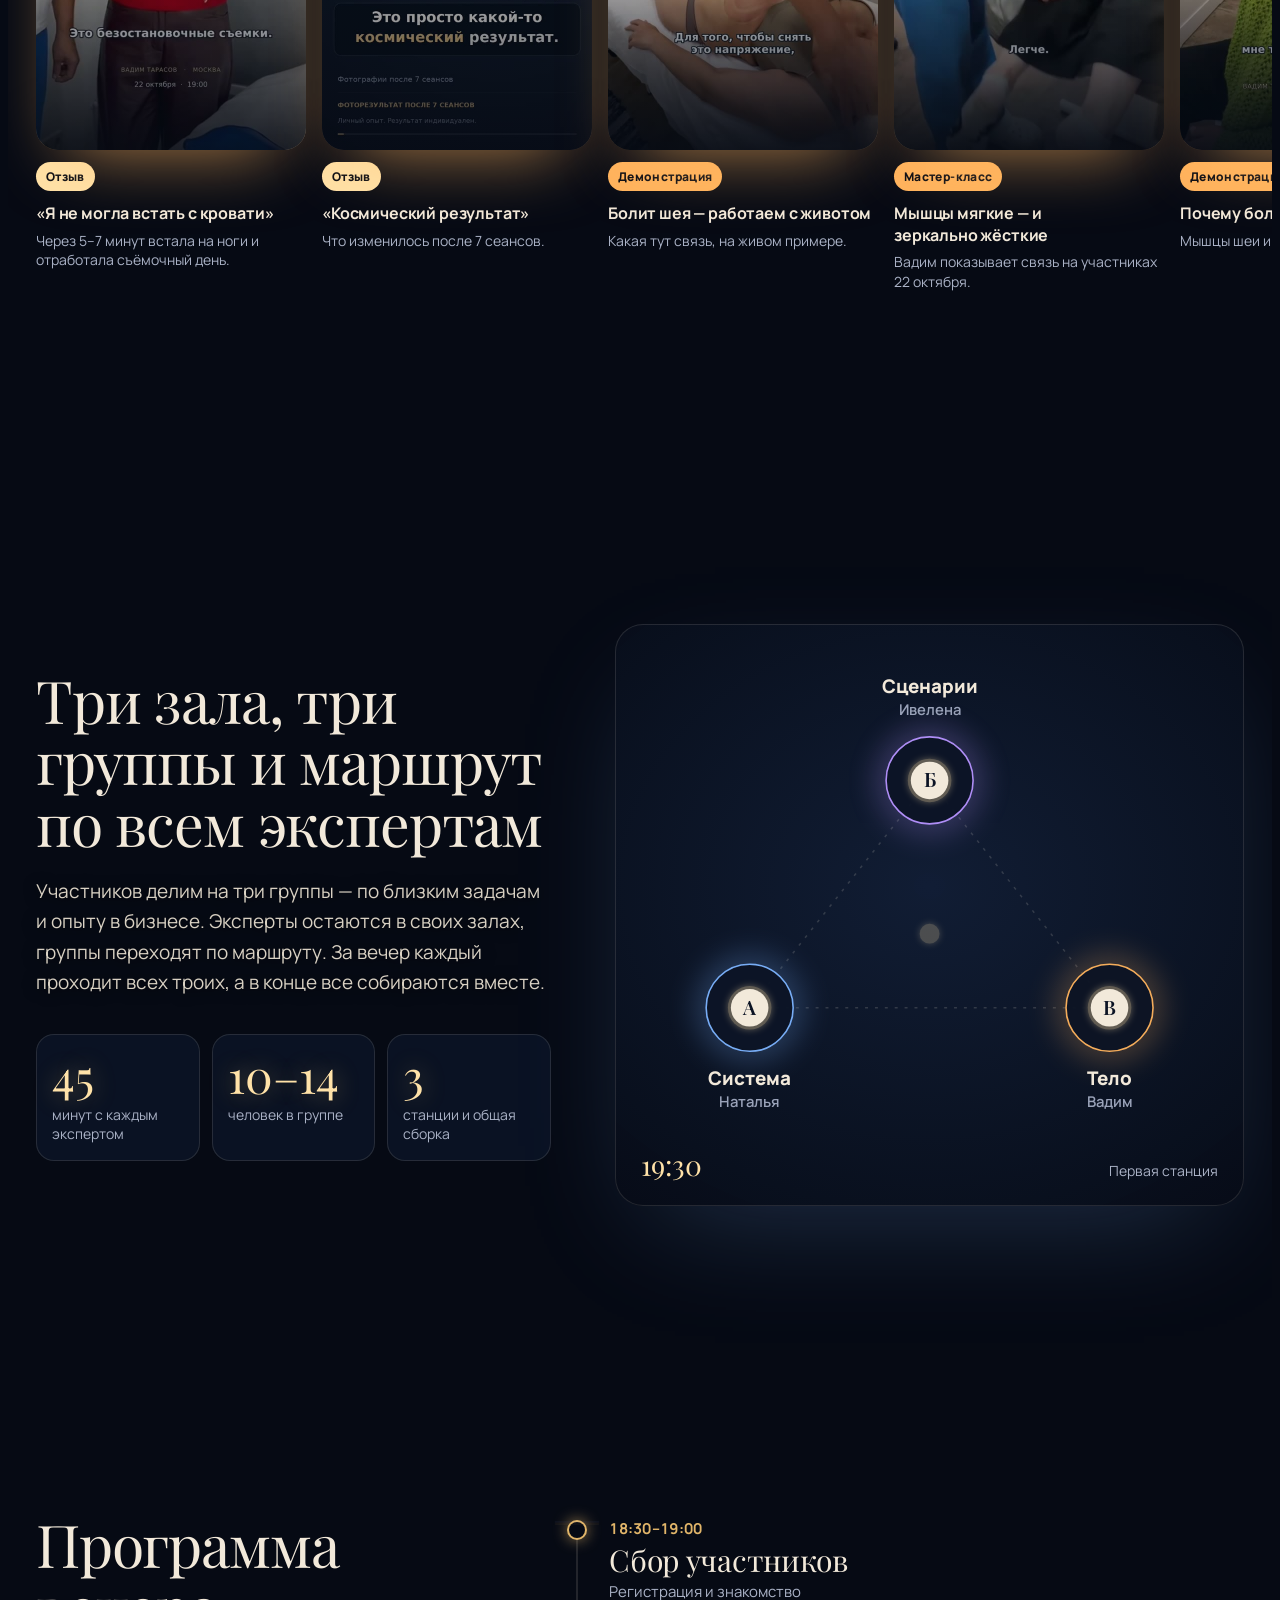
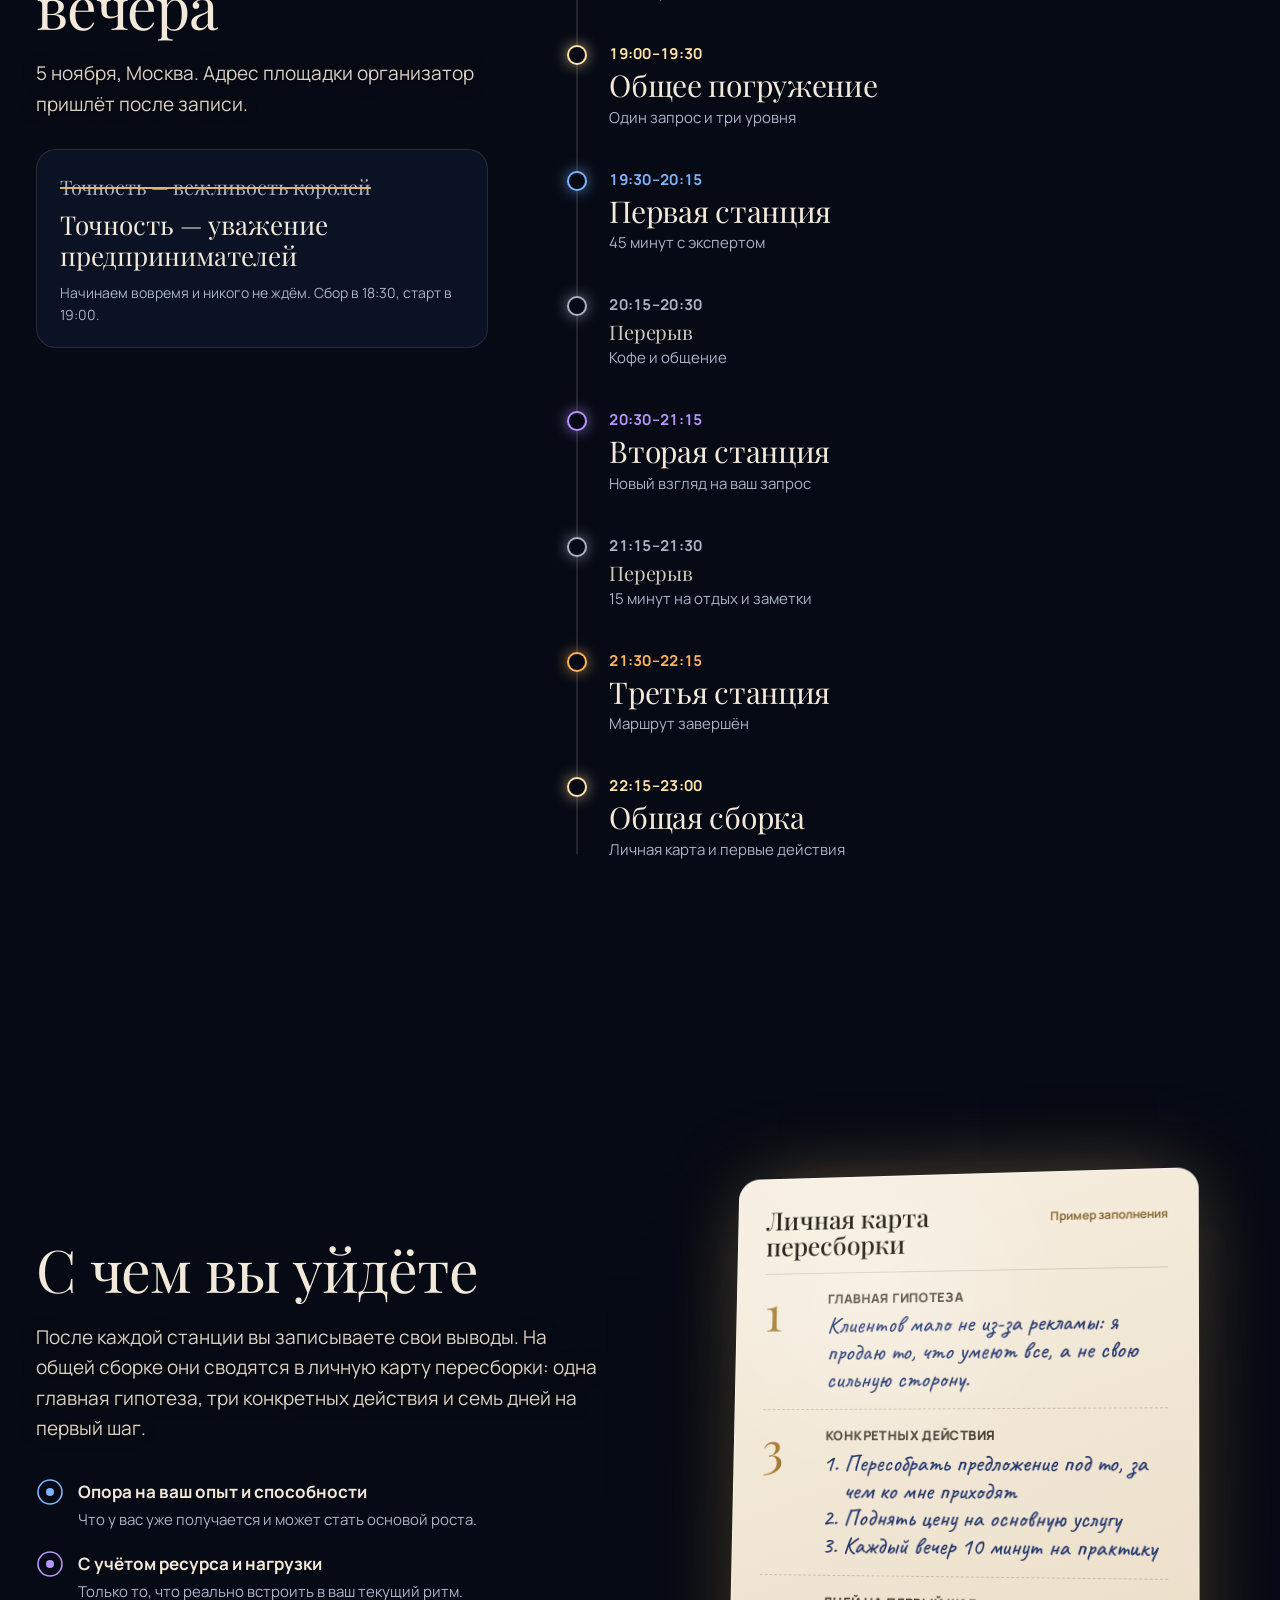
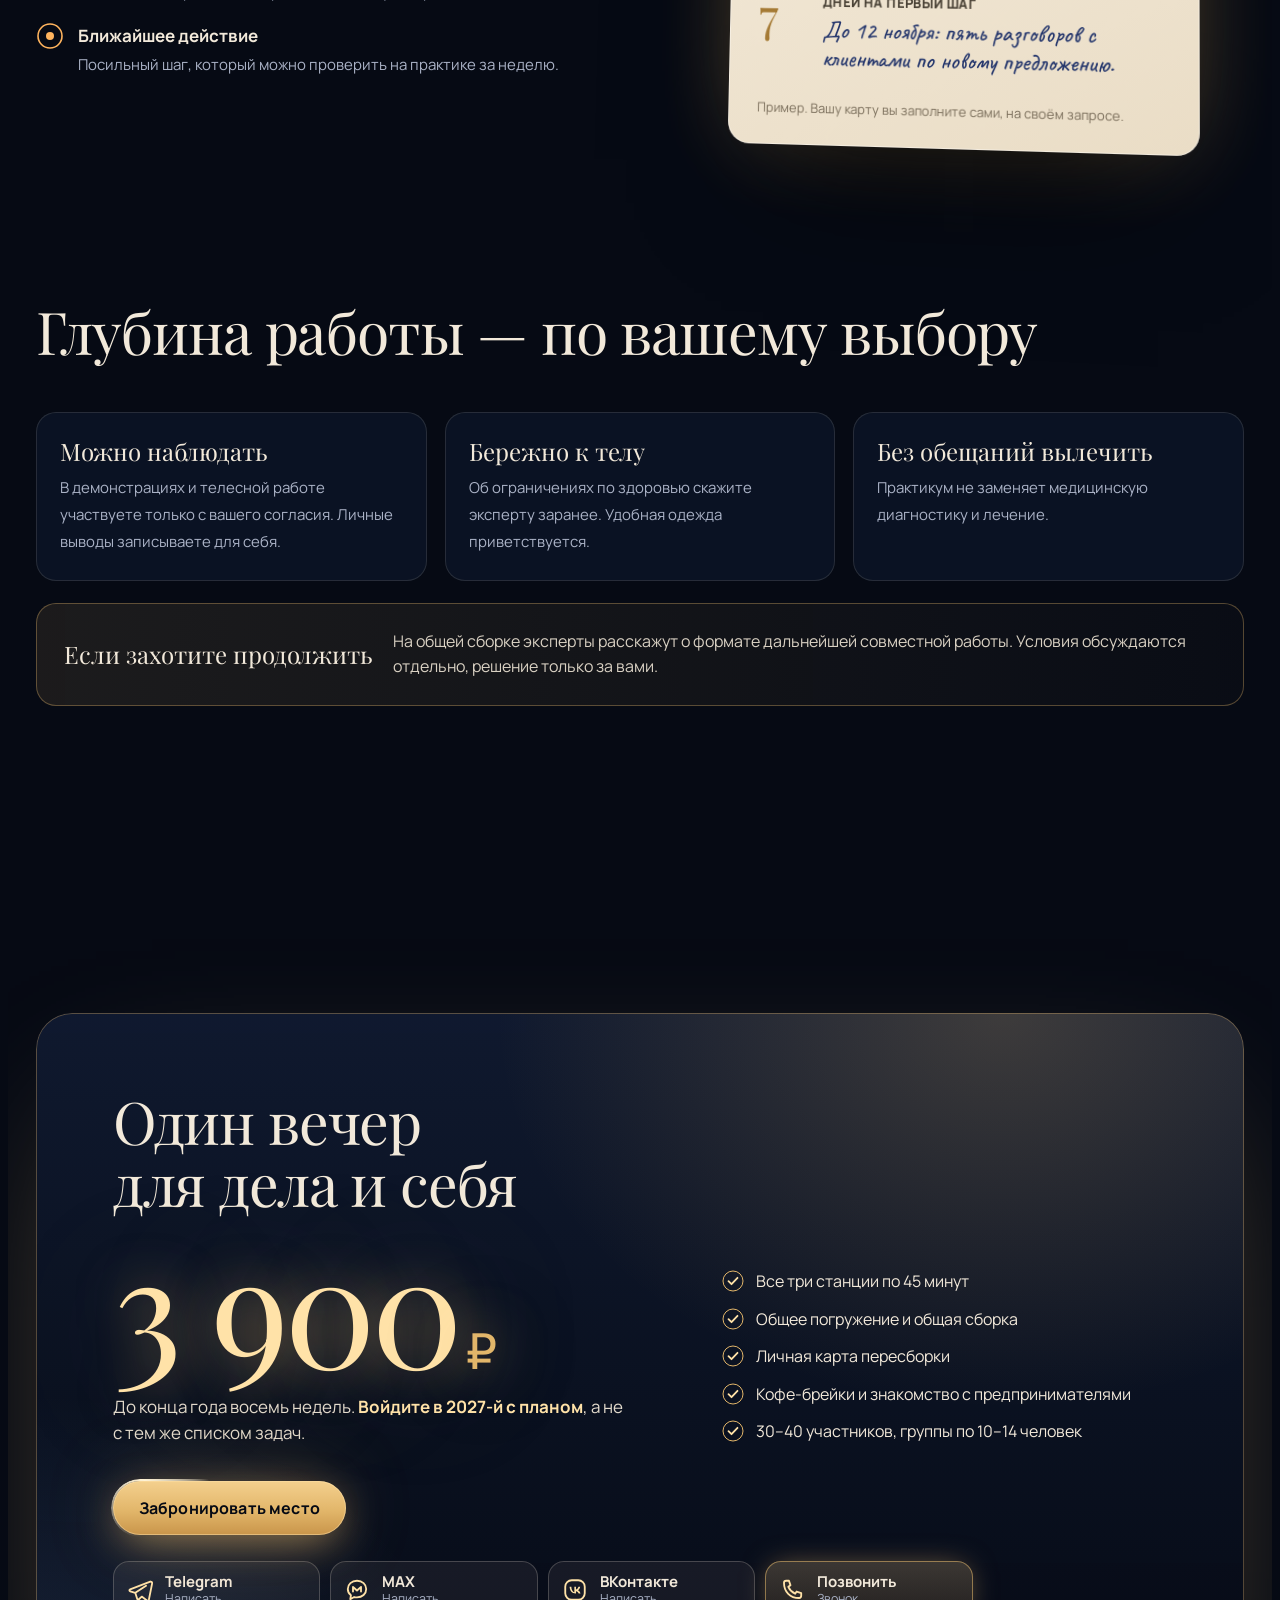
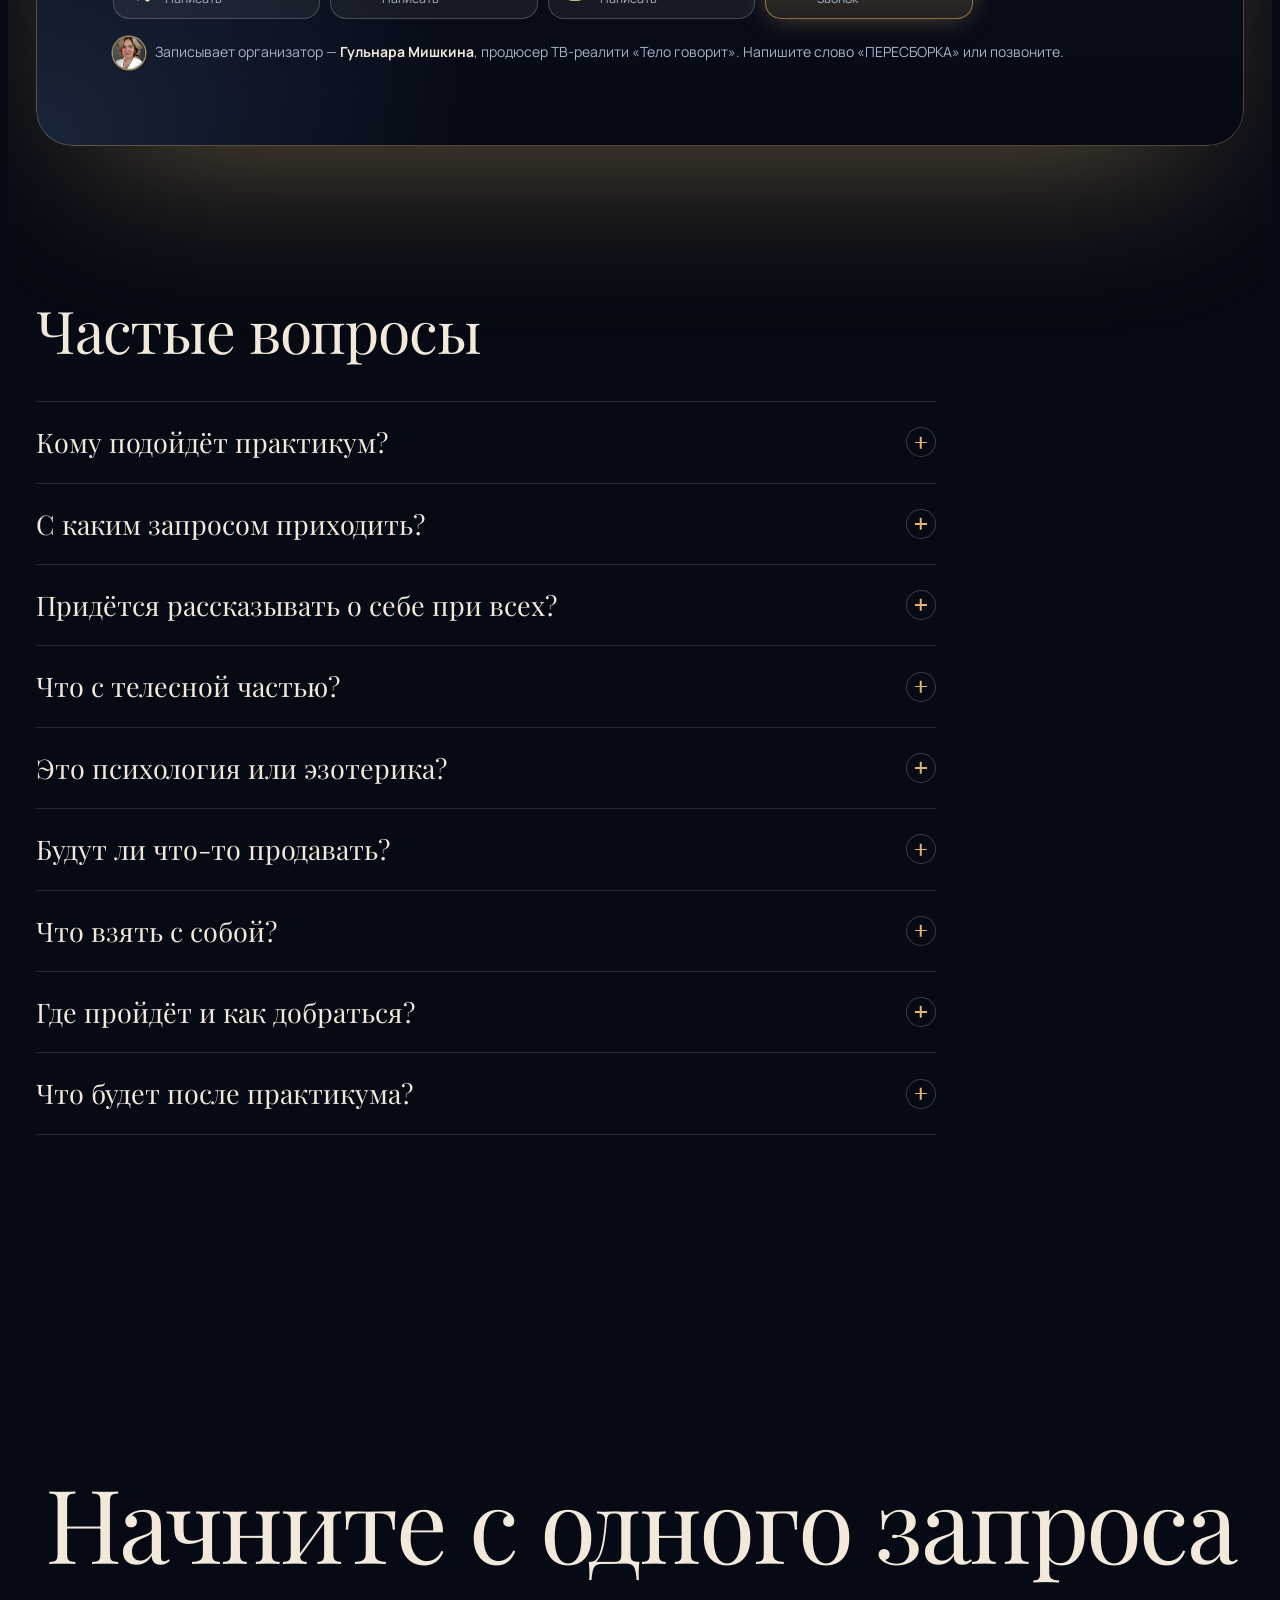
==== commit 0843aef5: "Add files via upload" ====
--- a/index.html
+++ b/index.html
@@ -287,7 +287,7 @@
 .word code{font:800 20px/1 var(--sans);letter-spacing:.06em;padding:12px 16px;border-radius:12px;background:rgba(226,182,106,.12);color:var(--gold-hi);box-shadow:0 0 0 1px rgba(226,182,106,.4) inset;user-select:all}
 .copied{color:var(--gold-hi);font-size:14px;min-height:20px}
 .org{display:flex;align-items:center;gap:14px;margin-top:20px}
-.org-av{flex:none;width:52px;height:52px;border-radius:50%;display:grid;place-items:center;font:700 18px/1 var(--serif);color:var(--ink);background:linear-gradient(160deg,#F4D08E,#C9954A);box-shadow:0 0 0 2px rgba(255,226,168,.4),0 0 24px rgba(226,182,106,.55)}
+.org-av{flex:none;width:56px;height:56px;border-radius:50%;object-fit:cover;background:linear-gradient(160deg,#F4D08E,#C9954A);box-shadow:0 0 0 2px rgba(255,226,168,.4),0 0 24px rgba(226,182,106,.55)}
 .org b{display:block;font-size:17px}
 .org div span{display:block;color:var(--muted);font-size:14px}
 .contacts{display:grid;grid-template-columns:minmax(0,1fr) minmax(0,1fr);gap:10px;margin-top:18px}
@@ -811,7 +811,7 @@
         <a class="cbtn" href="https://vk.com/zhizn300plus" target="_blank" rel="noopener"><svg viewBox="0 0 24 24" aria-hidden="true"><rect x="3" y="3" width="18" height="18" rx="6" fill="none" stroke="currentColor" stroke-width="1.7"/><path d="M7 9c.3 3.9 2.3 6.2 5.6 6.2h.3v-2.1c1.2.1 2.1 1 2.5 2.1h1.7c-.5-1.7-1.6-2.7-2.3-3 .7-.4 1.7-1.5 2-3.2h-1.6c-.4 1.4-1.4 2.4-2.3 2.5V9h-1.5v5.1C10 13.6 8.7 12 8.6 9H7Z" fill="currentColor"/></svg><span><b>ВКонтакте</b><small>Написать</small></span></a>
         <a class="cbtn cbtn-call" href="tel:+79309441869"><svg viewBox="0 0 24 24" aria-hidden="true"><path d="M6.6 3.5h2.6l1.4 4.2-2 1.4a12.5 12.5 0 0 0 6.3 6.3l1.4-2 4.2 1.4v2.6c0 1.1-.9 2-2 2C10.4 19.4 4.6 13.6 4.6 5.5c0-1.1.9-2 2-2Z" fill="none" stroke="currentColor" stroke-width="1.7" stroke-linejoin="round"/></svg><span><b>Позвонить</b><small>Звонок</small></span></a>
       </div>
-      <p class="price-org">Записывает организатор — <b>Гульнара Мишкина</b>, продюсер ТВ-реалити «Тело говорит». Напишите слово «ПЕРЕСБОРКА» или позвоните.</p>
+      <p class="price-org"><img src="assets/gulnara.jpg" alt="" width="64" height="64" style="display:inline-block;width:32px;height:32px;border-radius:50%;vertical-align:middle;margin-right:10px;box-shadow:0 0 0 1.5px rgba(226,182,106,.7)">Записывает организатор — <b>Гульнара Мишкина</b>, продюсер ТВ-реалити «Тело говорит». Напишите слово «ПЕРЕСБОРКА» или позвоните.</p>
     </div>
   </div>
 </section>
@@ -853,7 +853,7 @@
     <button class="x" type="button" id="m-close" aria-label="Закрыть">×</button>
     <h3 id="m-title">Как записаться</h3>
     <p style="color:#D9D1C3">Напишите организатору слово «ПЕРЕСБОРКА» в удобном мессенджере или позвоните. Мест 30–40, группы собираем заранее по вашим запросам.</p>
-    <div class="org"><span class="org-av" aria-hidden="true">ГМ</span><div><b>Гульнара Мишкина</b><span>Организатор «Пересборки», продюсер ТВ-реалити «Тело говорит», учредитель «Жизнь 300+»</span></div></div>
+    <div class="org"><img class="org-av" src="assets/gulnara.jpg" alt="Гульнара Мишкина" width="104" height="104"><div><b>Гульнара Мишкина</b><span>Организатор «Пересборки», продюсер ТВ-реалити «Тело говорит», учредитель «Жизнь 300+»</span></div></div>
     <div class="contacts">
         <a class="cbtn" href="https://t.me/Zhizn300plus" target="_blank" rel="noopener"><svg viewBox="0 0 24 24" aria-hidden="true"><path d="M21.5 4.2 2.9 11.4c-.9.4-.9 1.5.1 1.8l4.6 1.4 1.8 5.5c.2.7 1.1.9 1.6.4l2.6-2.4 4.8 3.5c.7.5 1.6.1 1.8-.7l3-15c.2-1-.8-1.8-1.7-1.5Z" fill="none" stroke="currentColor" stroke-width="1.7" stroke-linejoin="round"/><path d="m8 14.4 9.6-6.3" stroke="currentColor" stroke-width="1.7" stroke-linecap="round"/></svg><span><b>Telegram</b><small>Написать</small></span></a>
         <a class="cbtn" href="https://max.ru/u/f9LHodD0cOlPEgLYjhirEHH3CCoog4ofcnaTDnEWCwv3APVXHLI2luvc9NM" target="_blank" rel="noopener"><svg viewBox="0 0 24 24" aria-hidden="true"><path d="M12 3.5c-4.9 0-8.5 3.3-8.5 7.6 0 2.4 1.1 4.4 2.9 5.8l-.6 3.6 3.6-2c.8.2 1.7.3 2.6.3 4.9 0 8.5-3.3 8.5-7.7S16.9 3.5 12 3.5Z" fill="none" stroke="currentColor" stroke-width="1.7" stroke-linejoin="round"/><path d="M8.3 13.4V9.2l3.7 3.3 3.7-3.3v4.2" fill="none" stroke="currentColor" stroke-width="1.7" stroke-linecap="round" stroke-linejoin="round"/></svg><span><b>MAX</b><small>Написать</small></span></a>
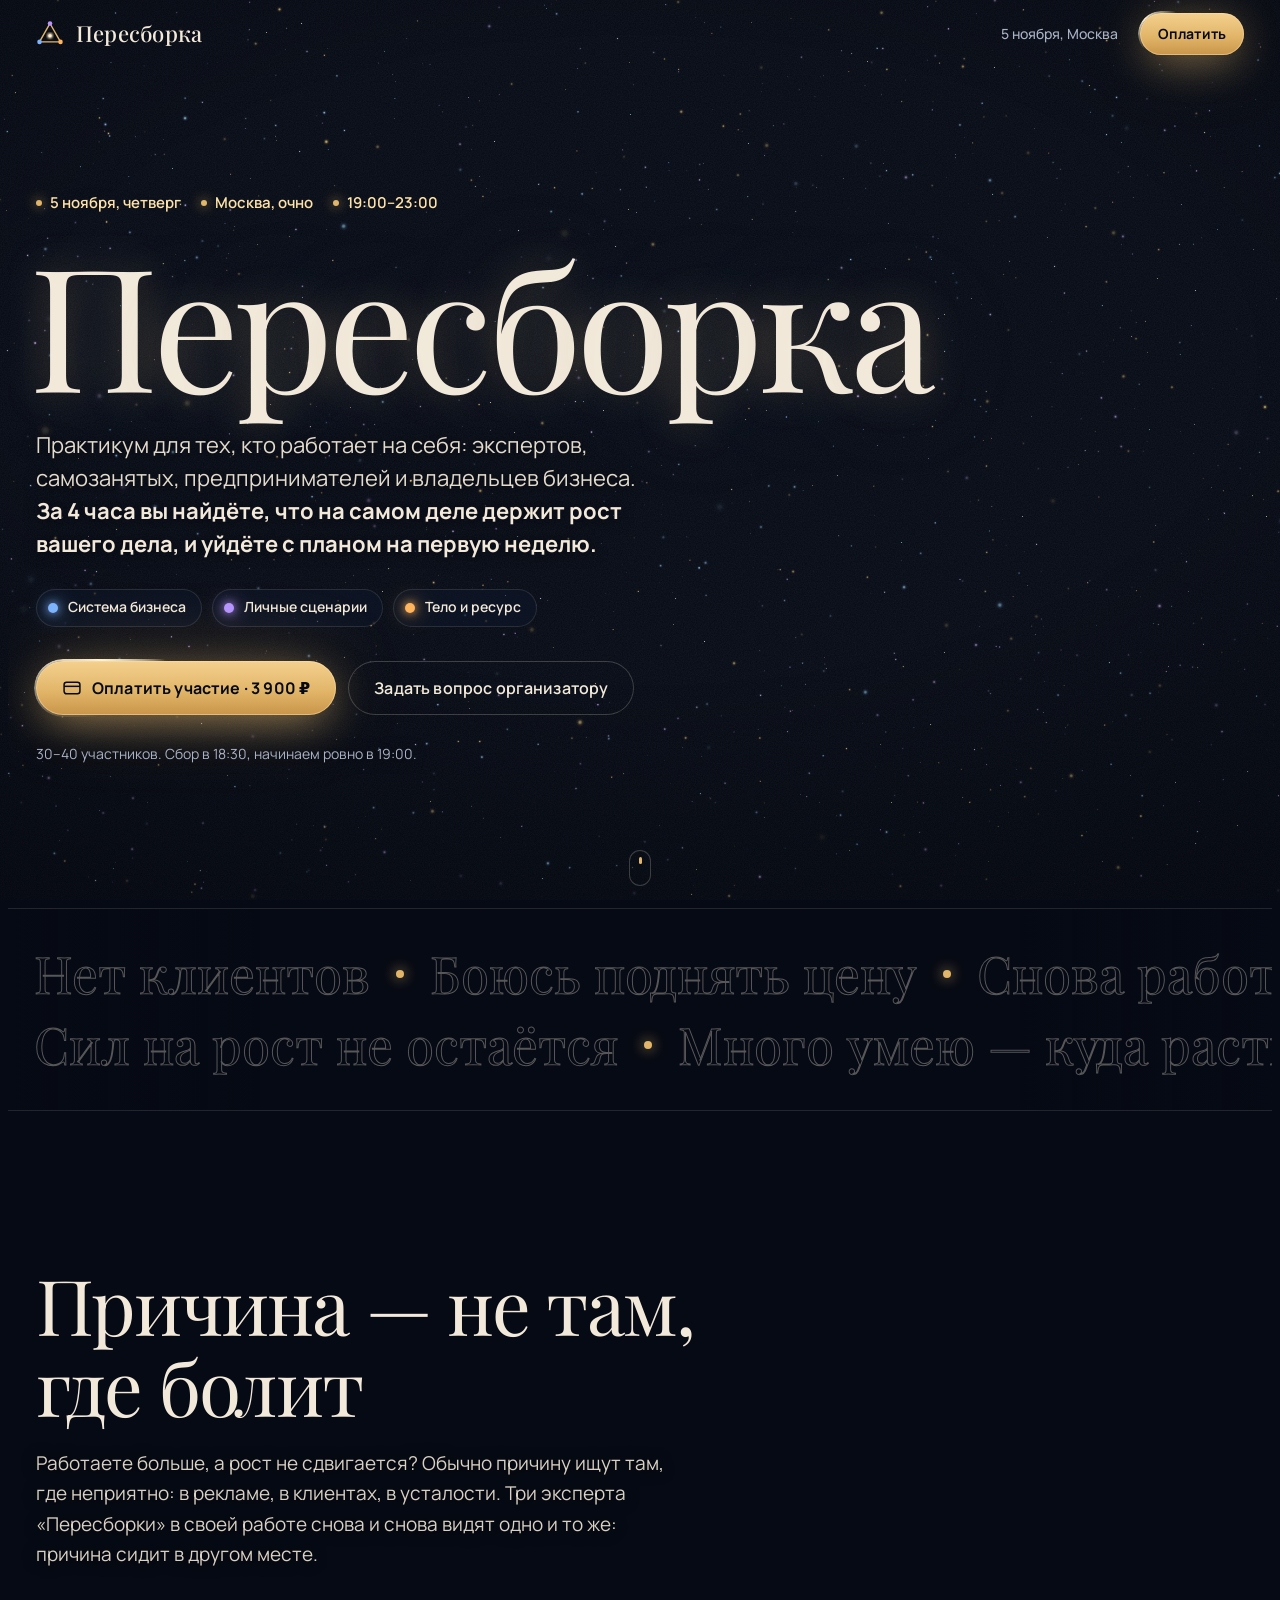
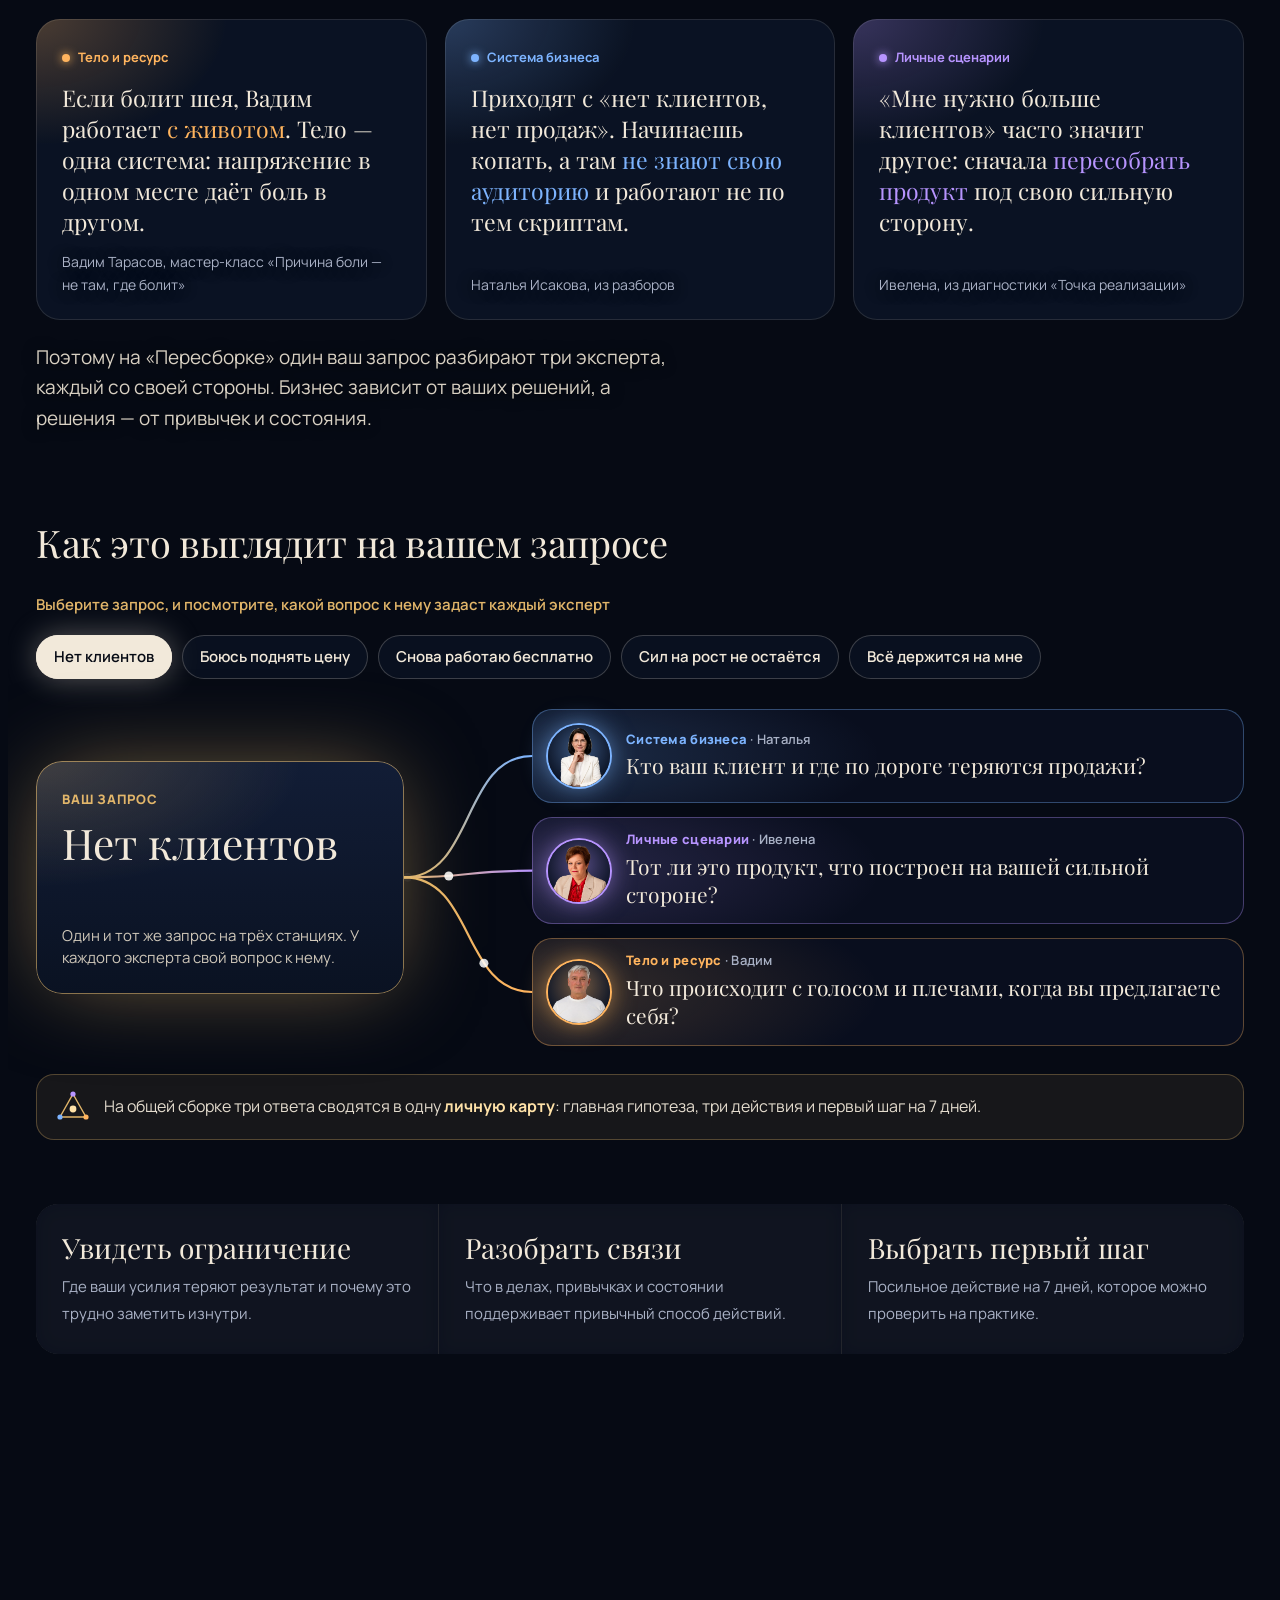
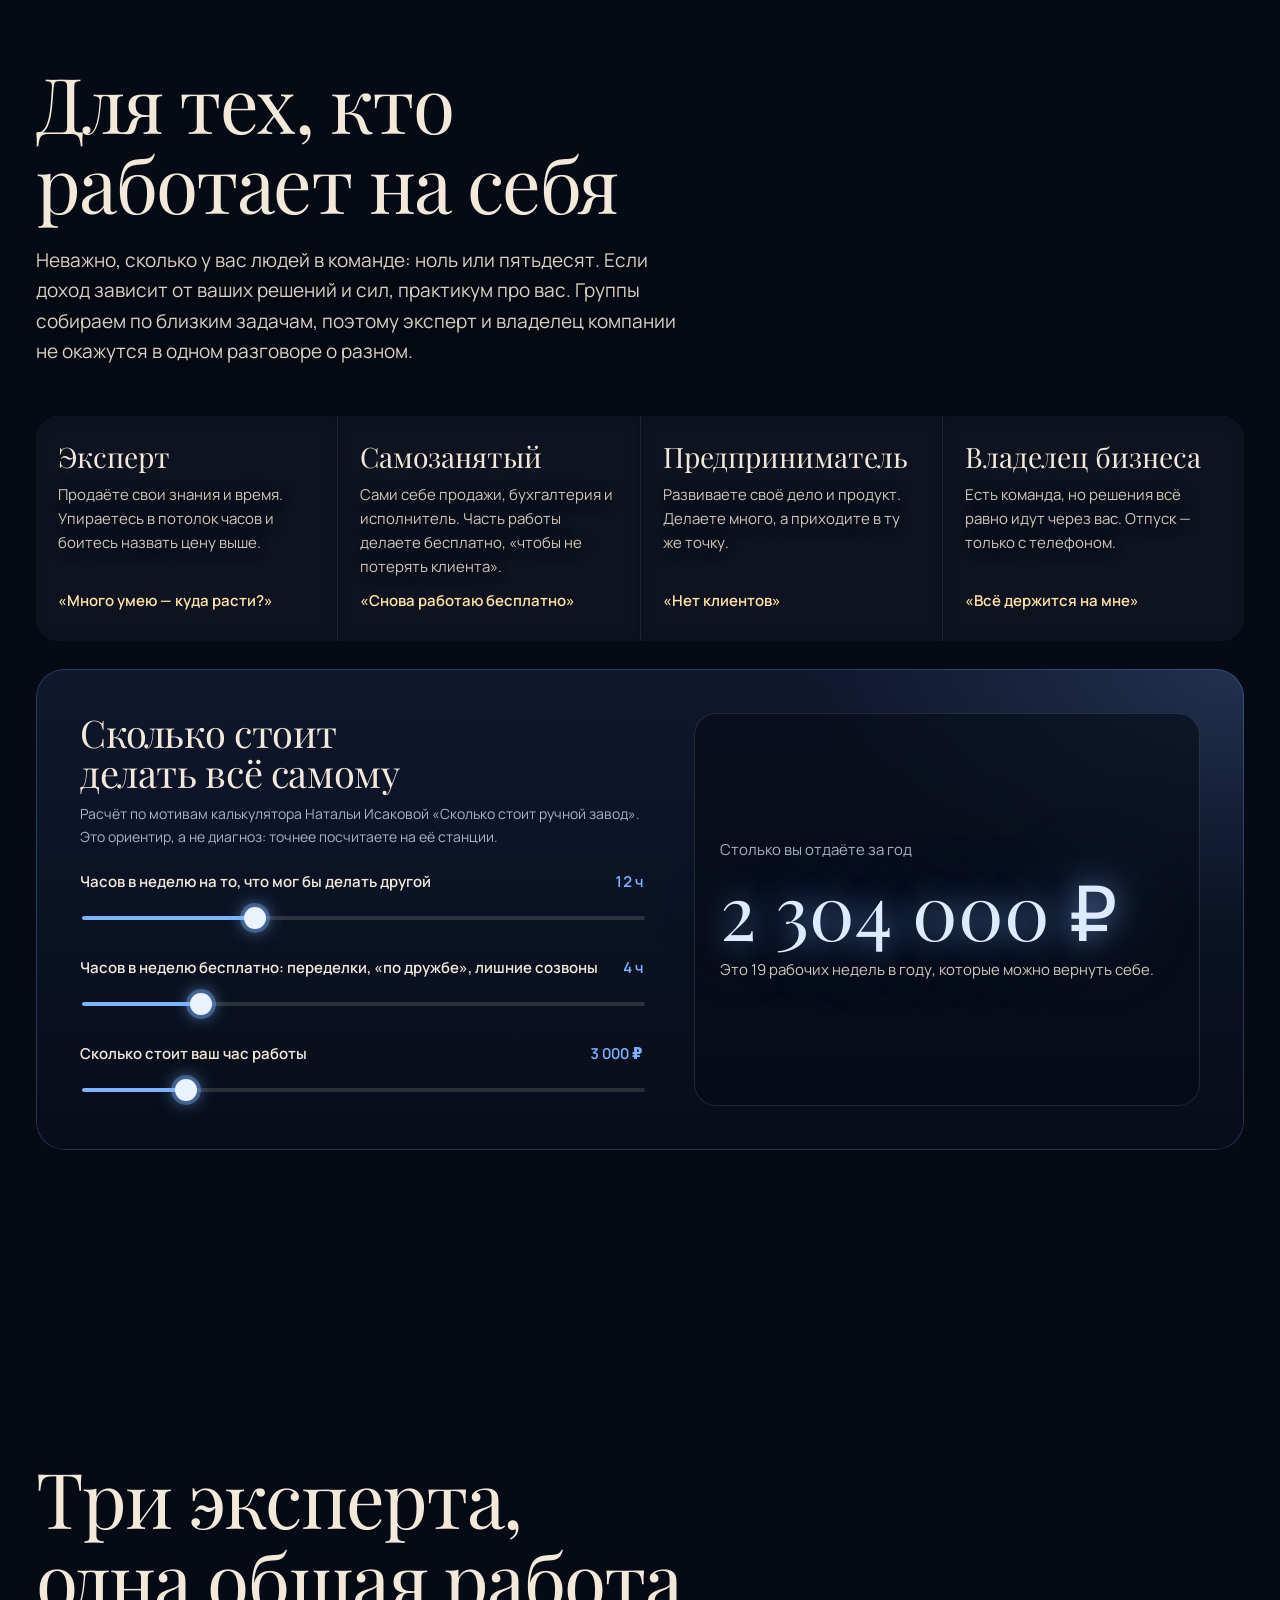
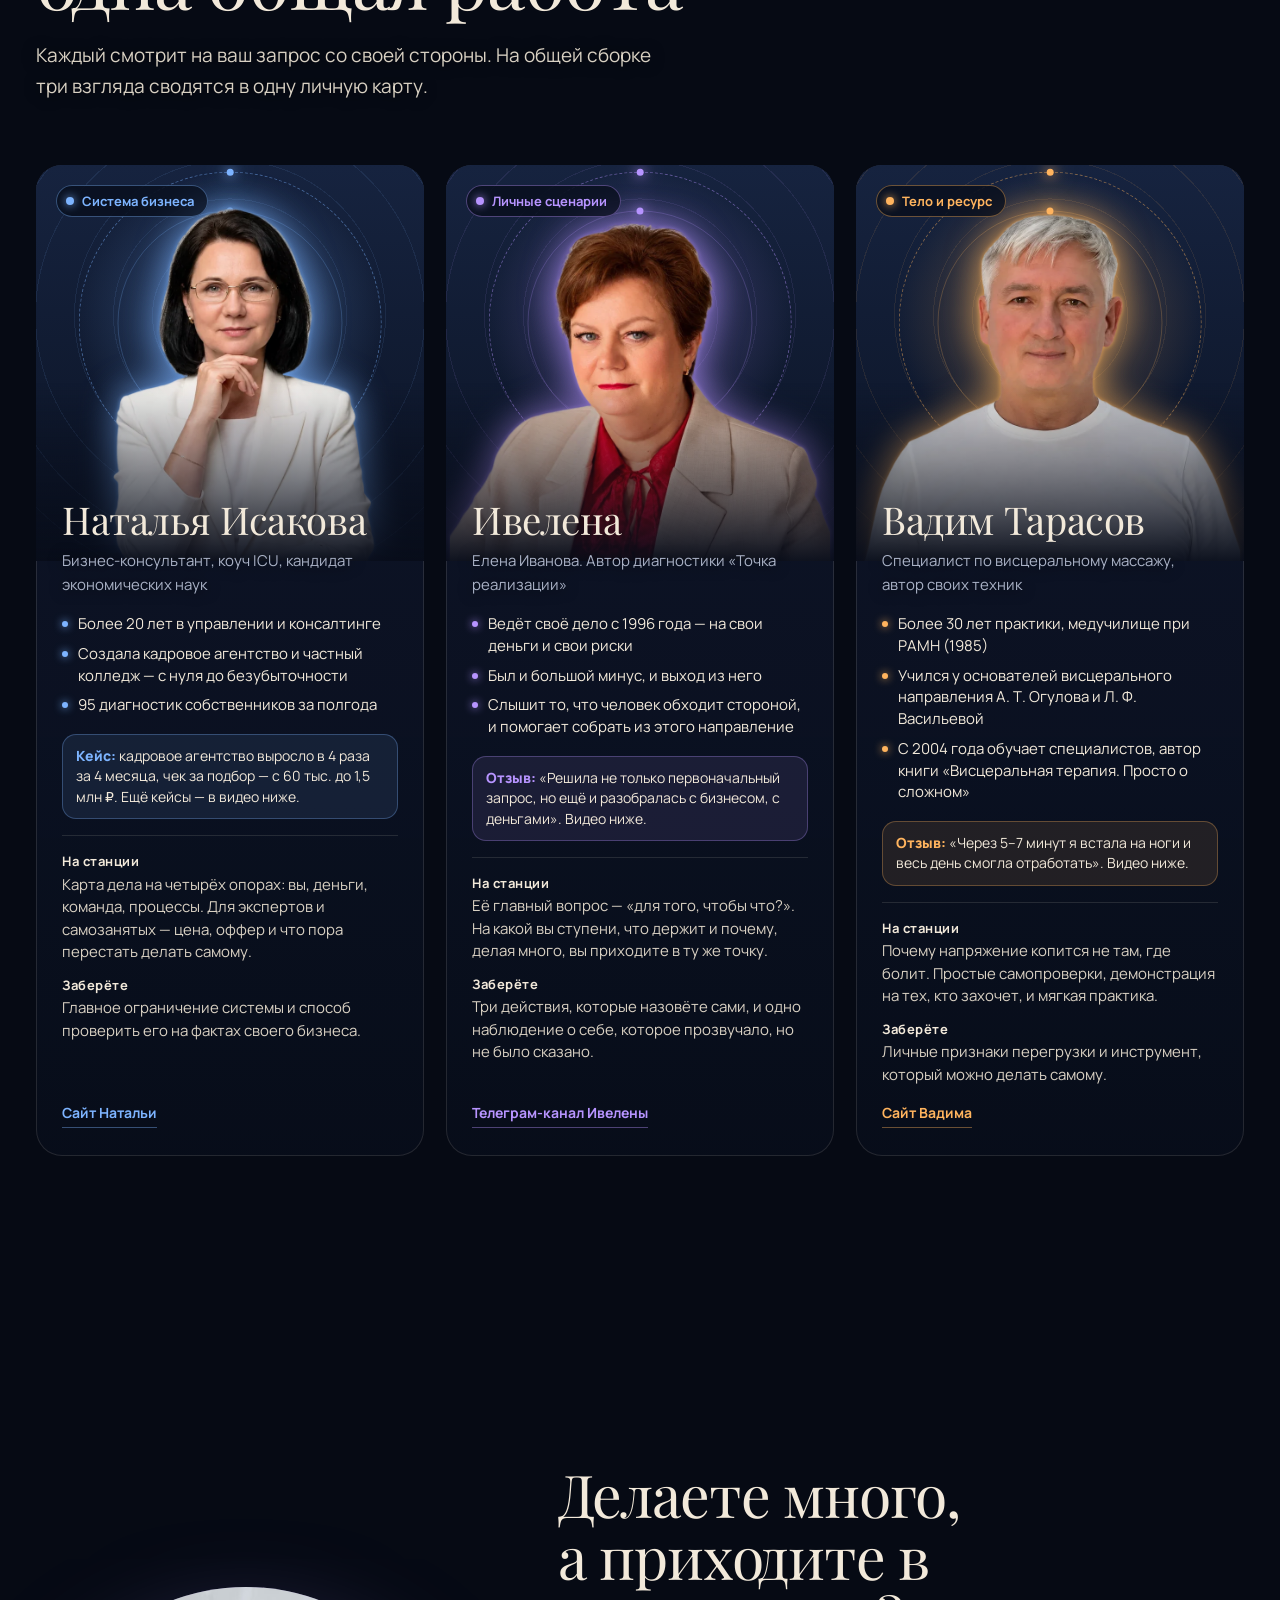
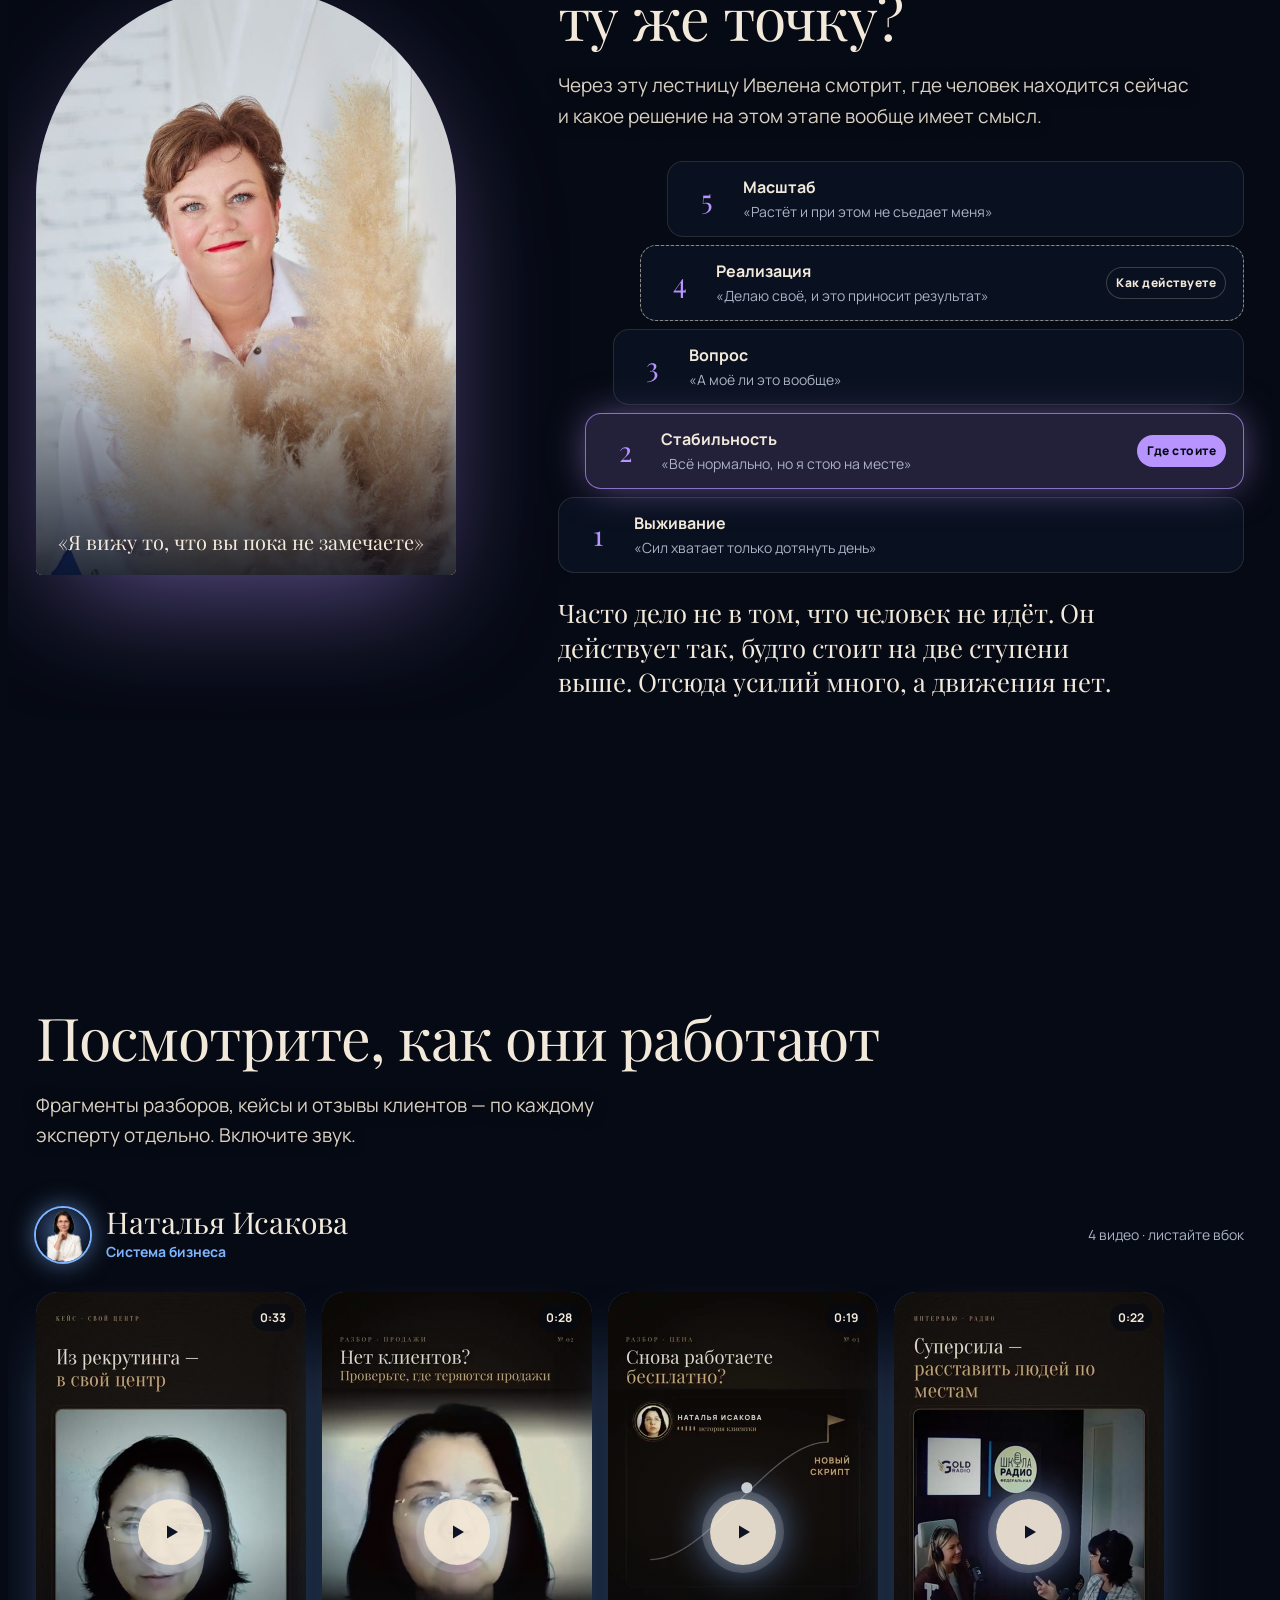
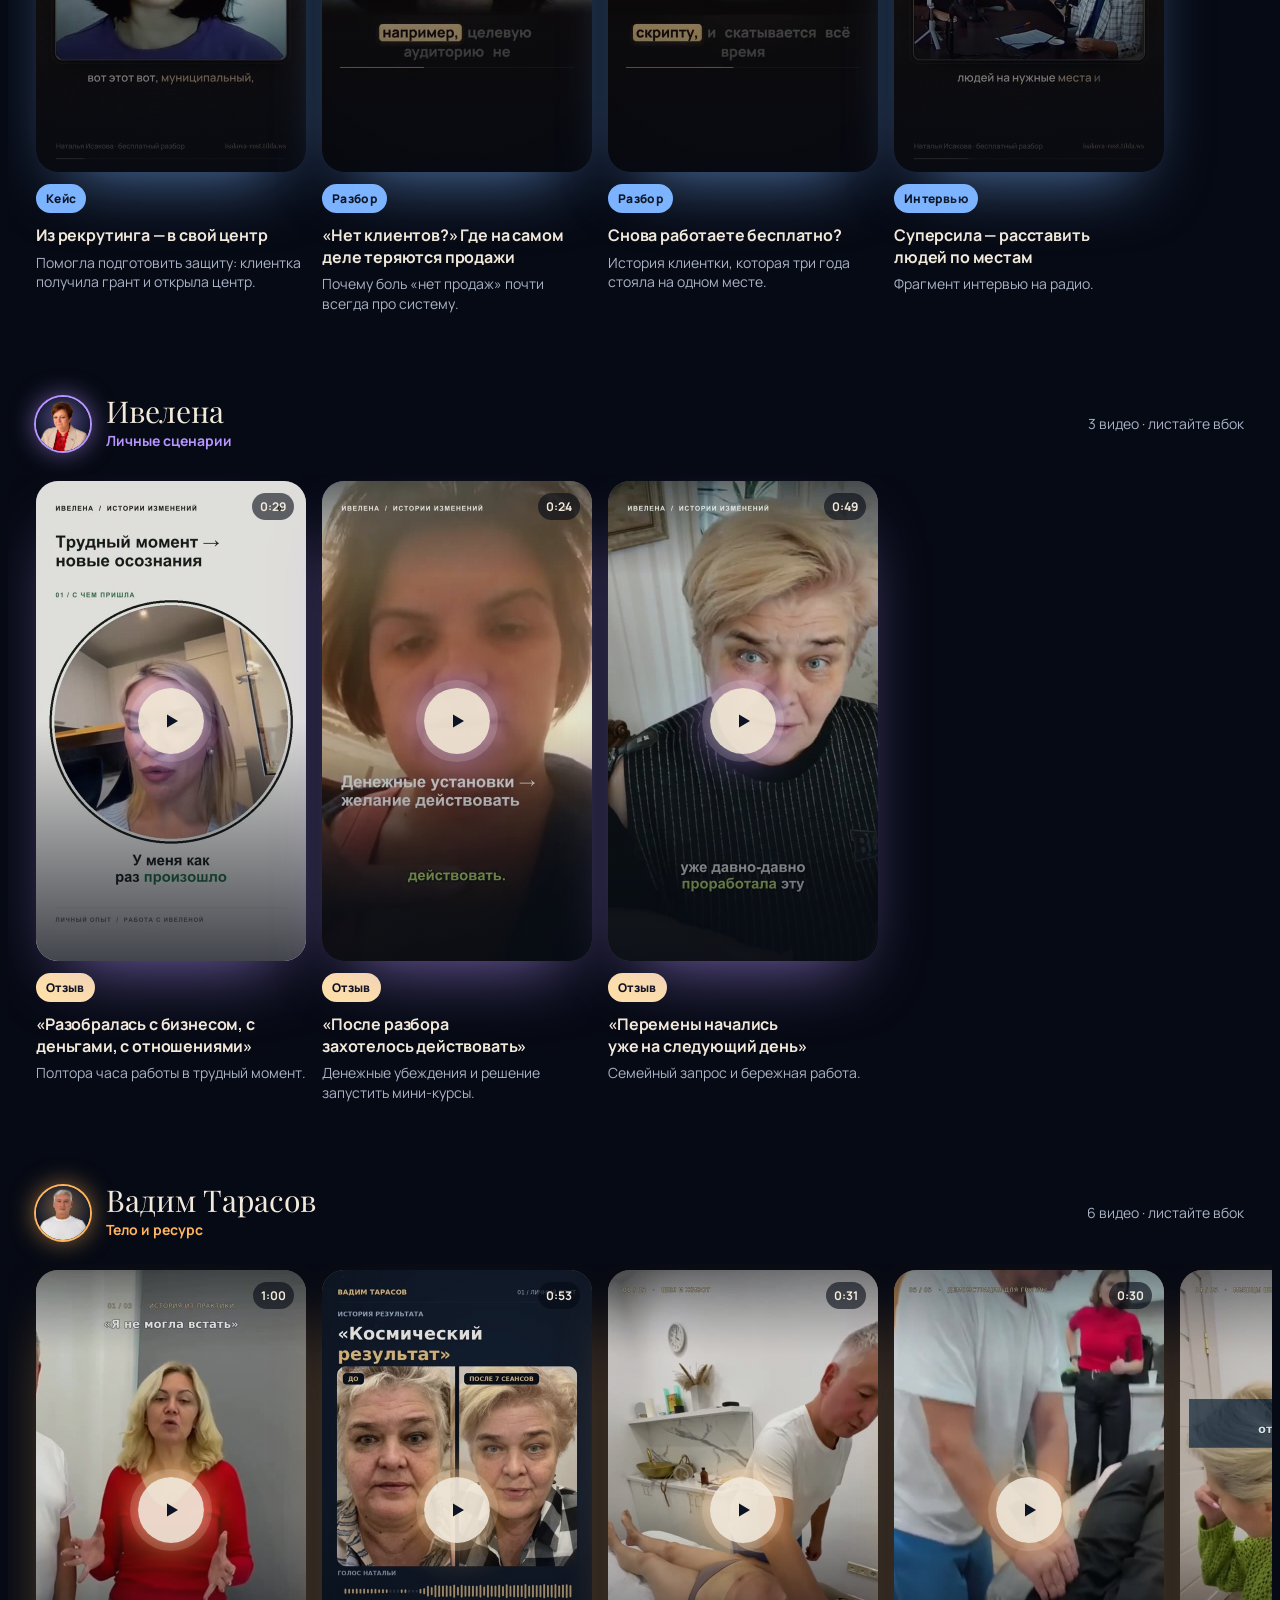
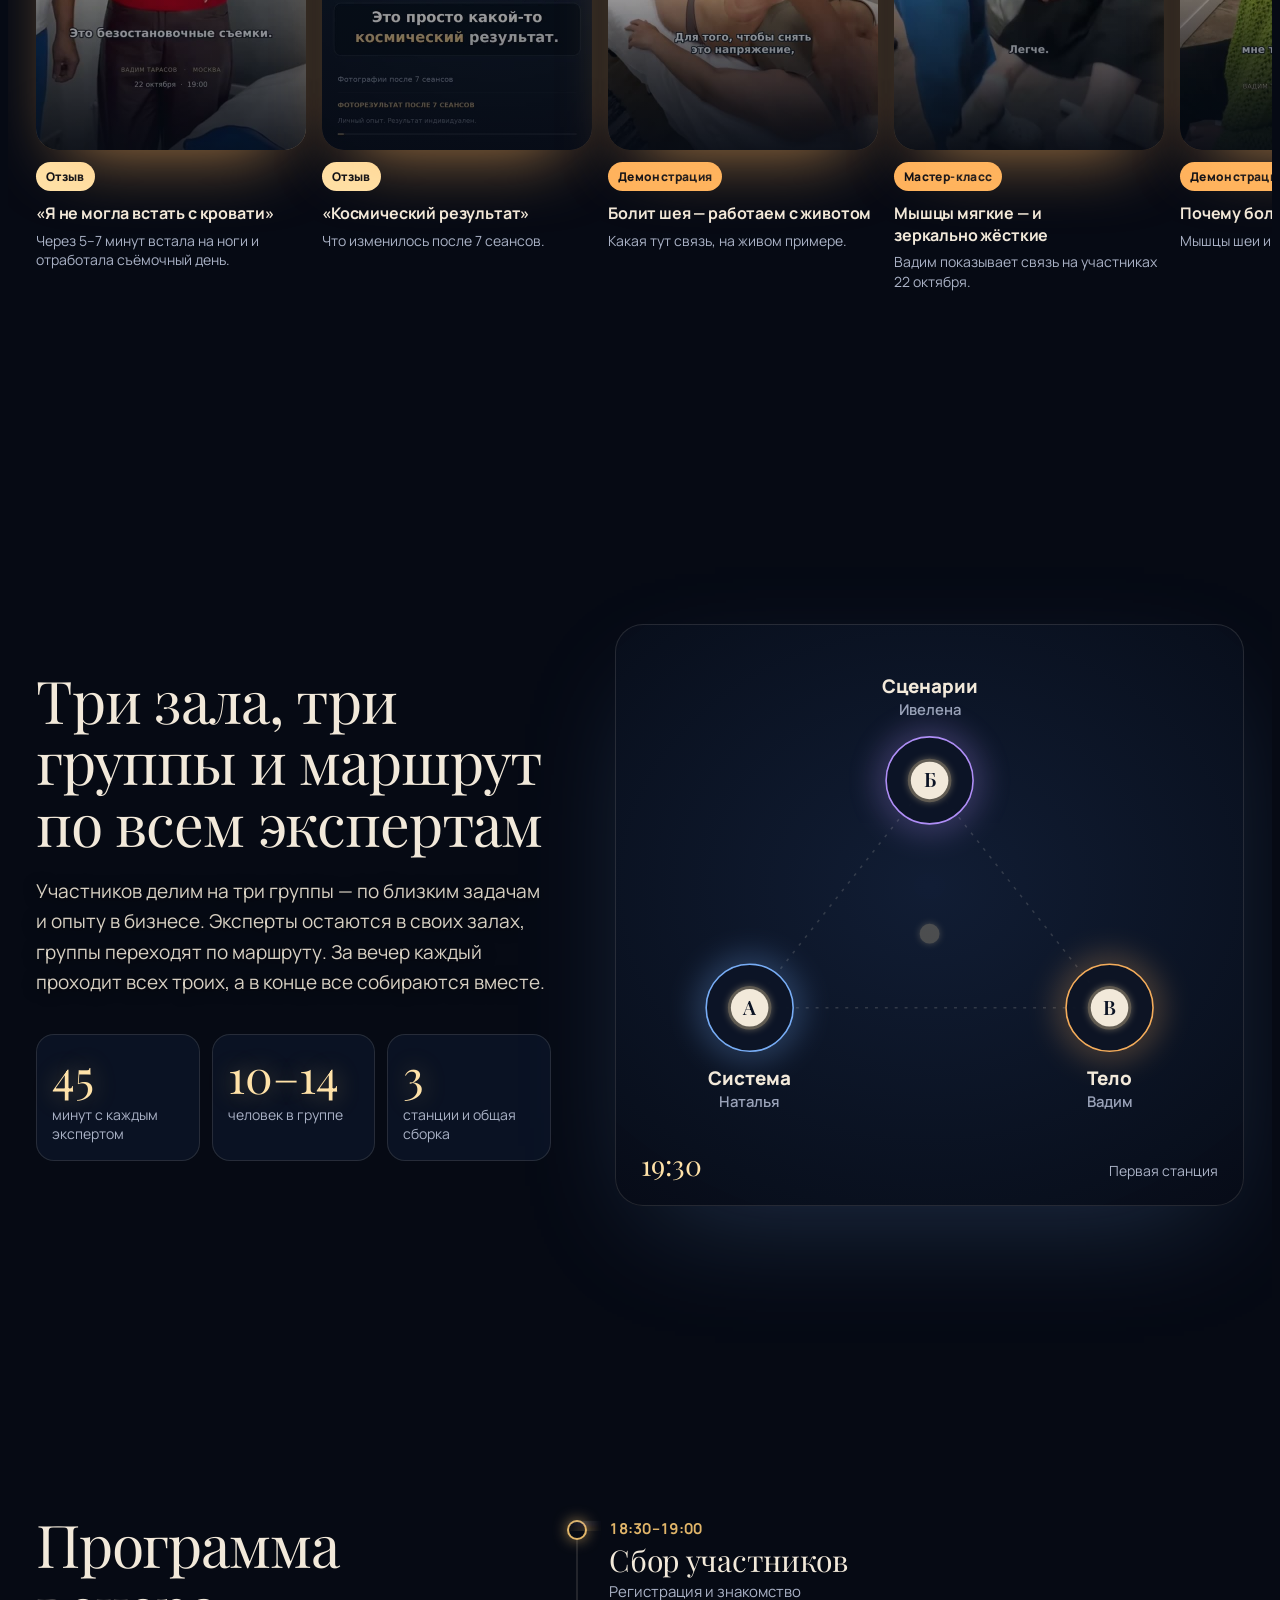
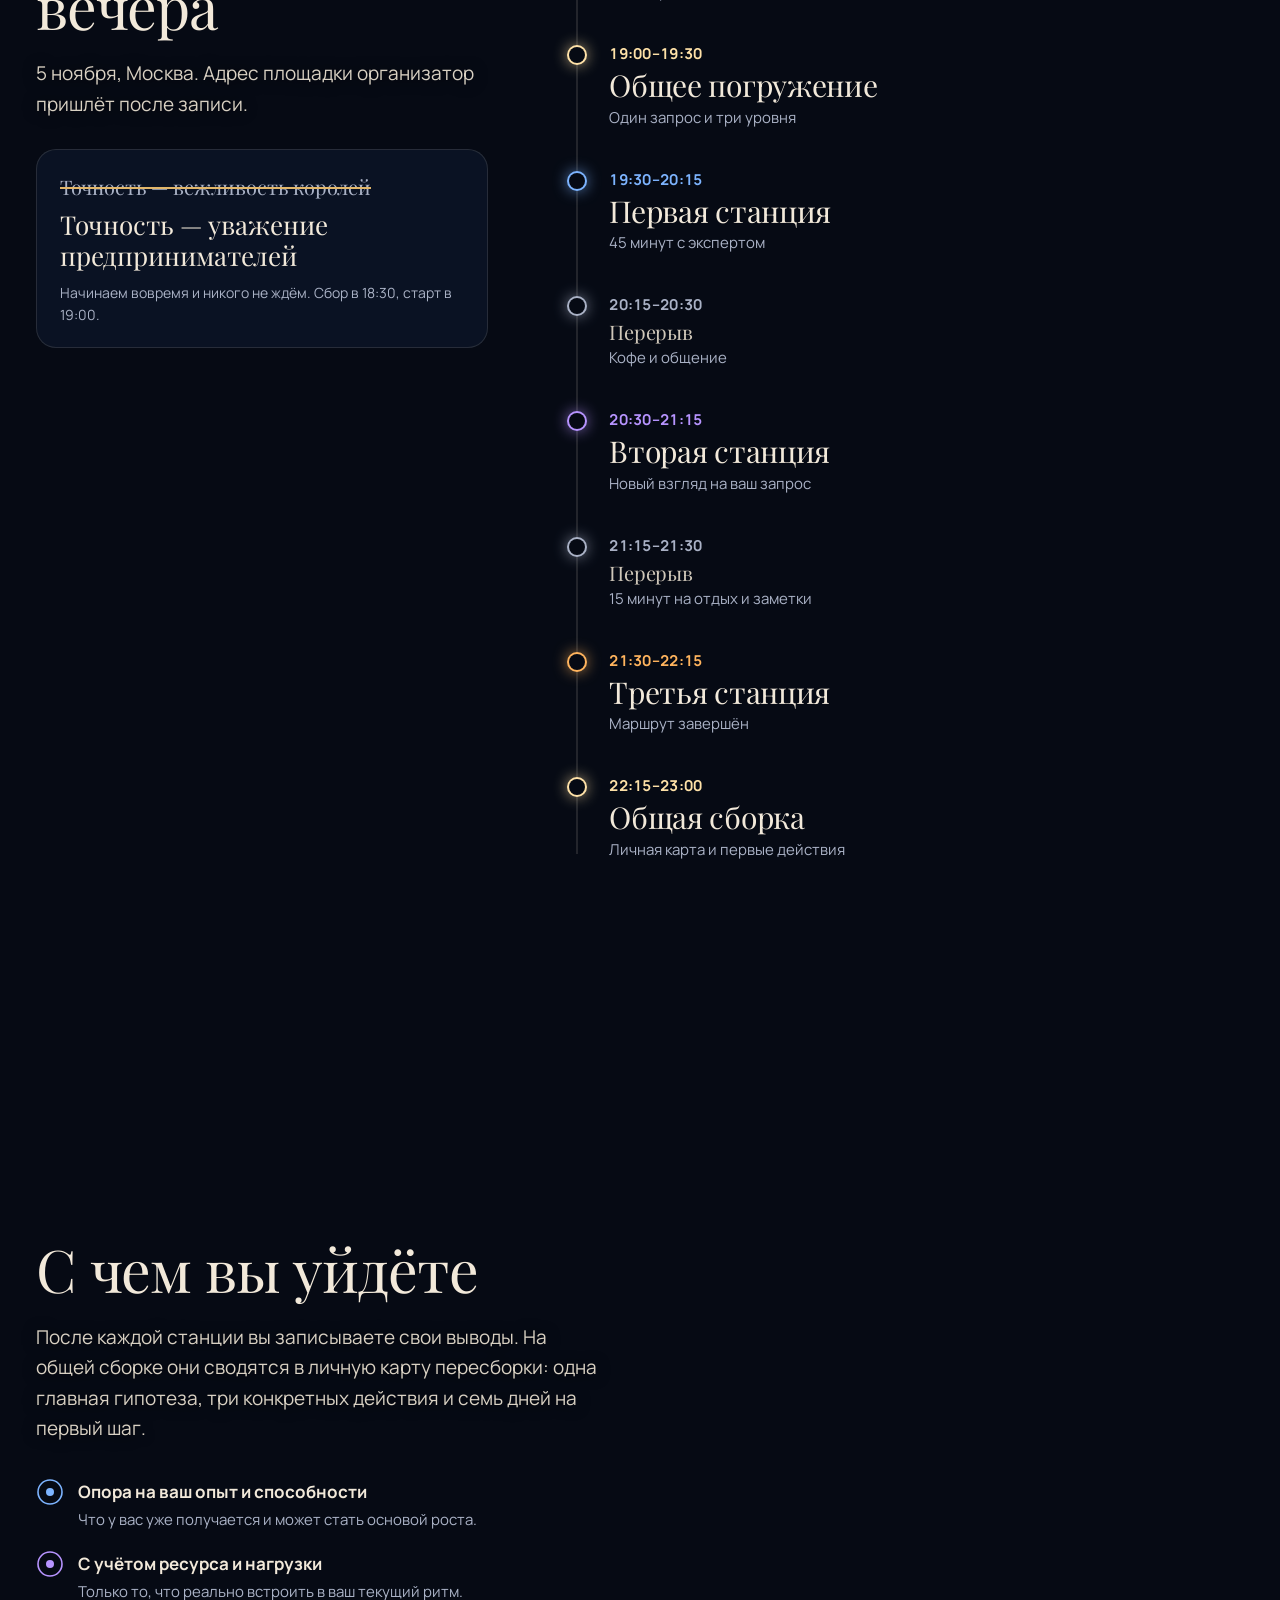
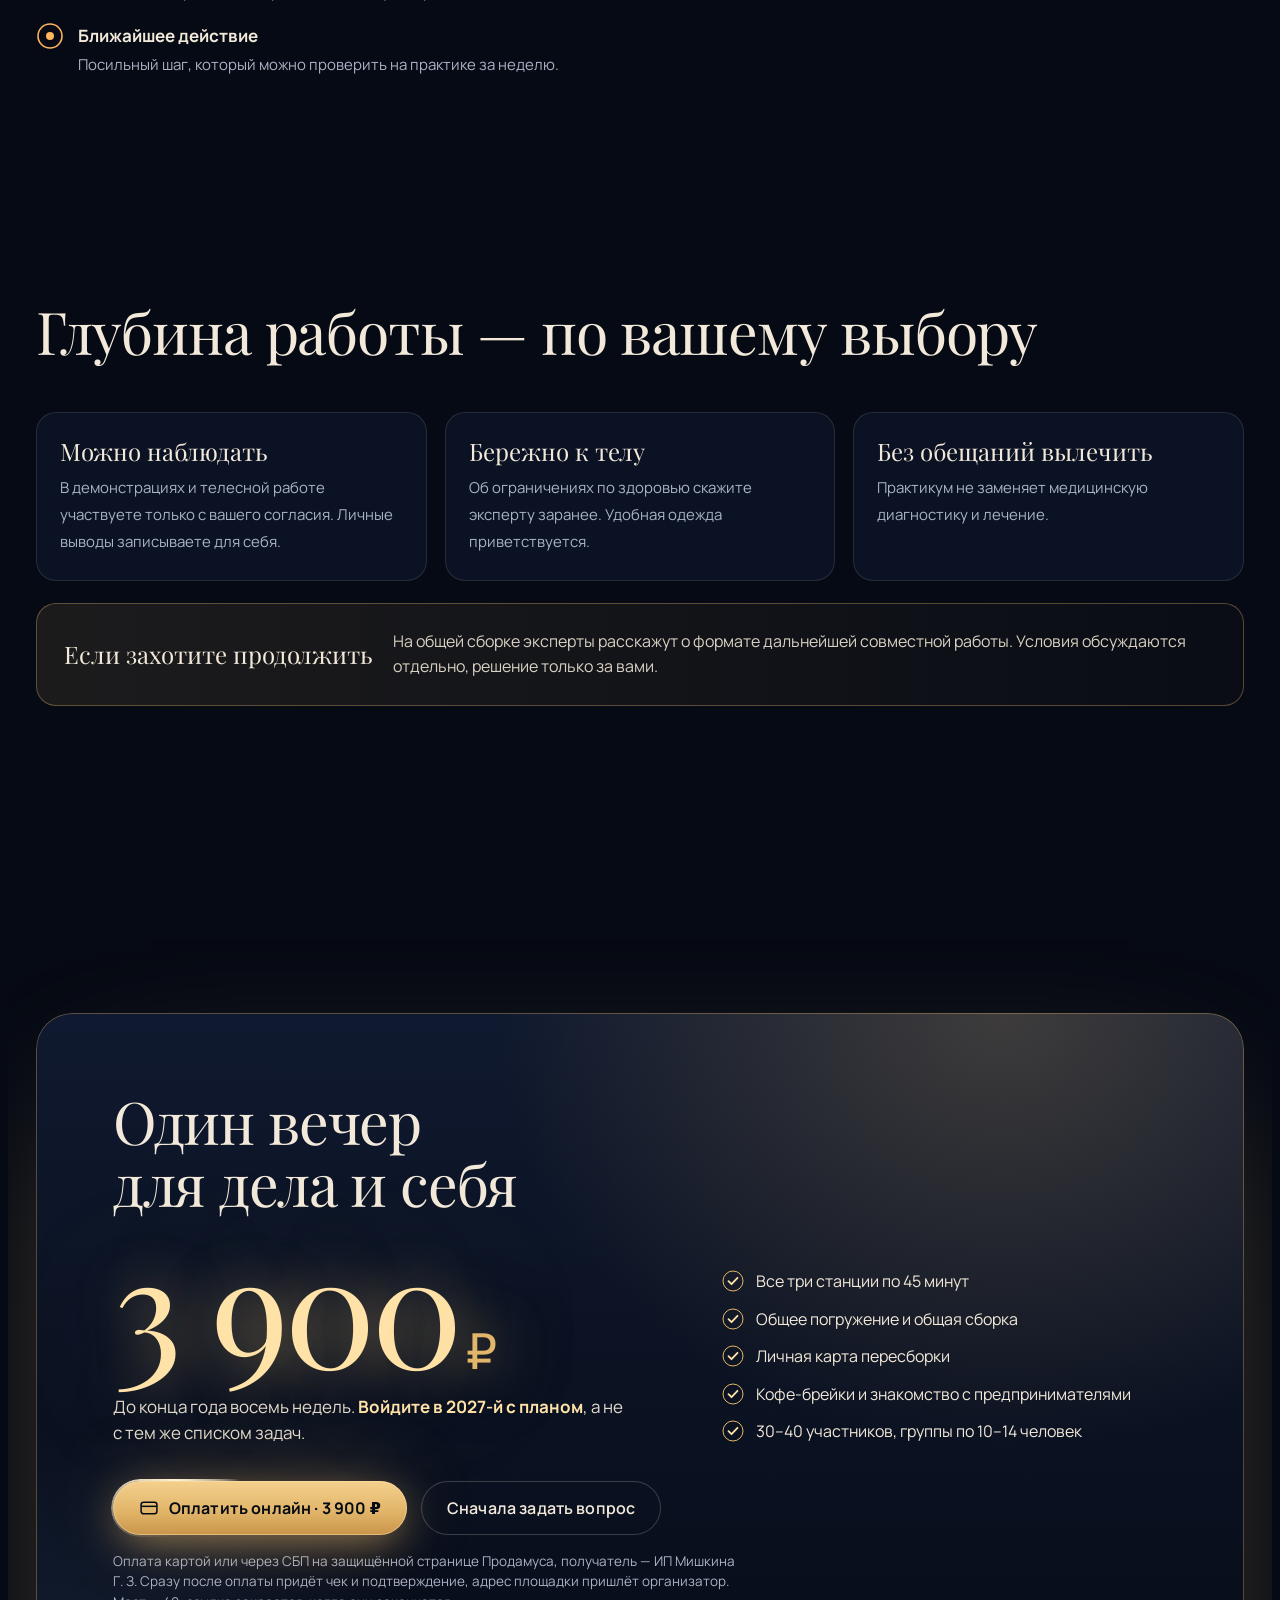
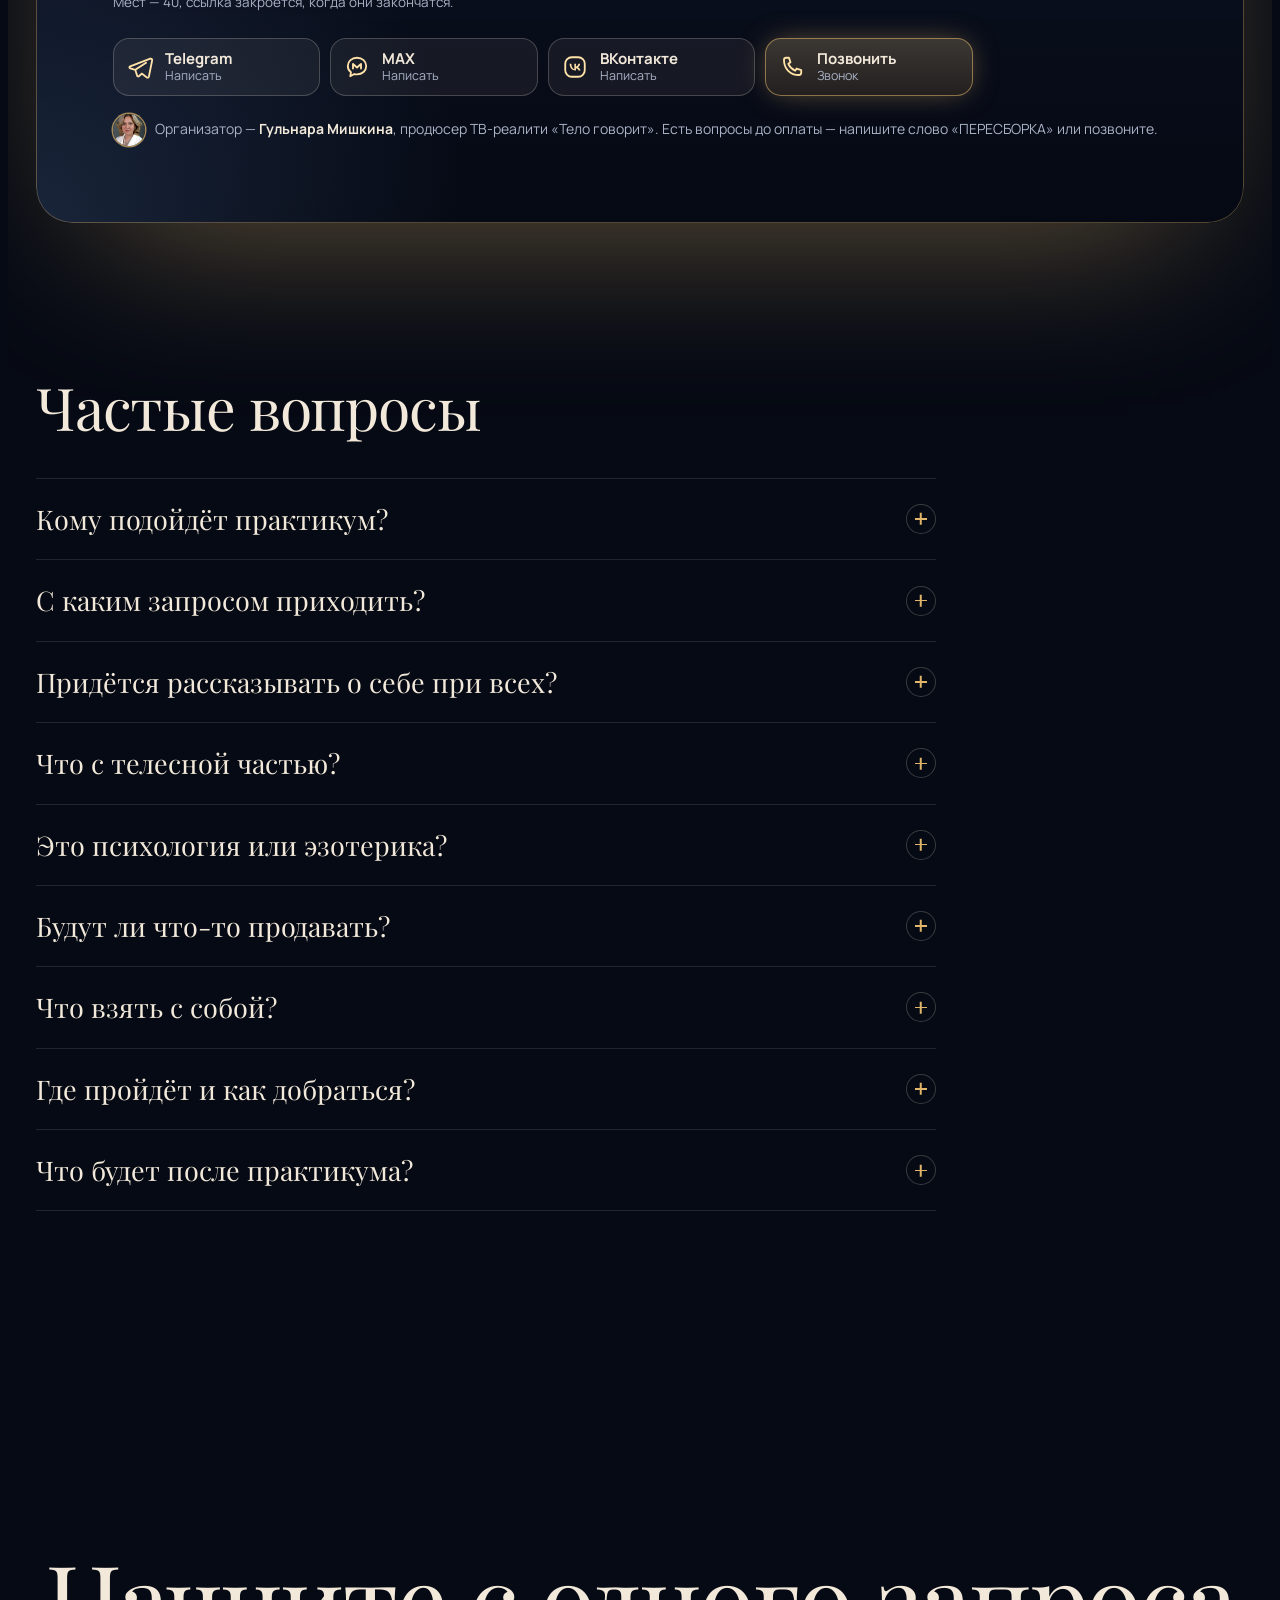
==== commit 4d4721c3: "Кнопки онлайн-оплаты 3 900 ₽ (Продамус)" ====
--- a/index.html
+++ b/index.html
@@ -298,6 +298,11 @@
 .cbtn:hover{background:rgba(226,182,106,.12);box-shadow:0 0 0 1px rgba(226,182,106,.6) inset;transform:translateY(-1px)}
 .cbtn-call{background:linear-gradient(180deg,rgba(244,208,142,.22),rgba(201,149,74,.14));box-shadow:0 0 0 1px rgba(226,182,106,.55) inset,0 0 30px -8px rgba(226,182,106,.6)}
 .contacts-wide{grid-template-columns:repeat(4,minmax(0,1fr));margin-top:26px;max-width:860px}
+.btn svg{flex:none}
+.pay-note{margin-top:16px;max-width:640px;font-size:13.5px;line-height:1.5;color:var(--muted)}
+.final-cta{display:flex;flex-wrap:wrap;gap:12px;justify-content:center;margin-top:36px}
+.final .final-cta .btn{margin-top:0}
+.m-pay{width:100%;margin:6px 0 18px}
 .price-org{margin-top:18px;color:var(--muted);font-size:14px}
 .price-org b{color:var(--cream);font-weight:700}
 .foot-links{display:flex;gap:14px;flex-wrap:wrap}
@@ -459,6 +464,7 @@
   .btn{--h:52px;padding:0 22px}
   .hero-cta .btn{width:100%}
   .price-cta .btn{width:100%}
+  .final-cta .btn{width:100%}
   .mapcard{padding:24px 20px 20px}
   .mc-row{grid-template-columns:40px minmax(0,1fr)}
   .mc-n{font-size:40px}
@@ -499,7 +505,7 @@
     </a>
     <div class="bar-right">
       <span class="bar-meta">5 ноября, Москва</span>
-      <button class="btn btn-gold btn-sm" type="button" data-book>Записаться</button>
+      <a class="btn btn-gold btn-sm" href="https://payform.ru/m9cSr3h/" target="_blank" rel="noopener" data-pay>Оплатить</a>
     </div>
   </div>
 </header>
@@ -517,8 +523,8 @@
       <span class="lvl" style="--c:var(--body)"><i></i>Тело и ресурс</span>
     </div>
     <div class="hero-cta">
-      <button class="btn btn-gold" type="button" data-book>Забронировать место · 3 900 ₽</button>
-      <a class="btn btn-ghost" href="#format">Как проходит практикум</a>
+      <a class="btn btn-gold" href="https://payform.ru/m9cSr3h/" target="_blank" rel="noopener" data-pay><svg viewBox="0 0 24 24" aria-hidden="true" width="20" height="20"><rect x="2.5" y="5" width="19" height="14" rx="3" fill="none" stroke="currentColor" stroke-width="1.8"/><path d="M2.5 10h19" stroke="currentColor" stroke-width="1.8"/></svg>Оплатить участие · 3 900 ₽</a>
+      <button class="btn btn-ghost" type="button" data-book>Задать вопрос организатору</button>
     </div>
     <p class="hero-note">30–40 участников. Сбор в 18:30, начинаем ровно в 19:00.</p>
     <p class="cd"><i></i>До старта <b data-cd>—</b></p>
@@ -802,16 +808,18 @@
         </ul>
       </div>
       <div class="price-cta">
-        <button class="btn btn-gold" type="button" data-book>Забронировать место</button>
+        <a class="btn btn-gold" href="https://payform.ru/m9cSr3h/" target="_blank" rel="noopener" data-pay><svg viewBox="0 0 24 24" aria-hidden="true" width="20" height="20"><rect x="2.5" y="5" width="19" height="14" rx="3" fill="none" stroke="currentColor" stroke-width="1.8"/><path d="M2.5 10h19" stroke="currentColor" stroke-width="1.8"/></svg>Оплатить онлайн · 3 900 ₽</a>
+        <button class="btn btn-ghost" type="button" data-book>Сначала задать вопрос</button>
         <p class="cd"><i></i>До старта <b data-cd>—</b></p>
       </div>
+      <p class="pay-note">Оплата картой или через СБП на защищённой странице Продамуса, получатель — ИП Мишкина Г.&nbsp;З. Сразу после оплаты придёт чек и подтверждение, адрес площадки пришлёт организатор. Мест — 40, ссылка закроется, когда они закончатся.</p>
       <div class="contacts contacts-wide">
         <a class="cbtn" href="https://t.me/Zhizn300plus" target="_blank" rel="noopener"><svg viewBox="0 0 24 24" aria-hidden="true"><path d="M21.5 4.2 2.9 11.4c-.9.4-.9 1.5.1 1.8l4.6 1.4 1.8 5.5c.2.7 1.1.9 1.6.4l2.6-2.4 4.8 3.5c.7.5 1.6.1 1.8-.7l3-15c.2-1-.8-1.8-1.7-1.5Z" fill="none" stroke="currentColor" stroke-width="1.7" stroke-linejoin="round"/><path d="m8 14.4 9.6-6.3" stroke="currentColor" stroke-width="1.7" stroke-linecap="round"/></svg><span><b>Telegram</b><small>Написать</small></span></a>
         <a class="cbtn" href="https://max.ru/u/f9LHodD0cOlPEgLYjhirEHH3CCoog4ofcnaTDnEWCwv3APVXHLI2luvc9NM" target="_blank" rel="noopener"><svg viewBox="0 0 24 24" aria-hidden="true"><path d="M12 3.5c-4.9 0-8.5 3.3-8.5 7.6 0 2.4 1.1 4.4 2.9 5.8l-.6 3.6 3.6-2c.8.2 1.7.3 2.6.3 4.9 0 8.5-3.3 8.5-7.7S16.9 3.5 12 3.5Z" fill="none" stroke="currentColor" stroke-width="1.7" stroke-linejoin="round"/><path d="M8.3 13.4V9.2l3.7 3.3 3.7-3.3v4.2" fill="none" stroke="currentColor" stroke-width="1.7" stroke-linecap="round" stroke-linejoin="round"/></svg><span><b>MAX</b><small>Написать</small></span></a>
         <a class="cbtn" href="https://vk.com/zhizn300plus" target="_blank" rel="noopener"><svg viewBox="0 0 24 24" aria-hidden="true"><rect x="3" y="3" width="18" height="18" rx="6" fill="none" stroke="currentColor" stroke-width="1.7"/><path d="M7 9c.3 3.9 2.3 6.2 5.6 6.2h.3v-2.1c1.2.1 2.1 1 2.5 2.1h1.7c-.5-1.7-1.6-2.7-2.3-3 .7-.4 1.7-1.5 2-3.2h-1.6c-.4 1.4-1.4 2.4-2.3 2.5V9h-1.5v5.1C10 13.6 8.7 12 8.6 9H7Z" fill="currentColor"/></svg><span><b>ВКонтакте</b><small>Написать</small></span></a>
         <a class="cbtn cbtn-call" href="tel:+79309441869"><svg viewBox="0 0 24 24" aria-hidden="true"><path d="M6.6 3.5h2.6l1.4 4.2-2 1.4a12.5 12.5 0 0 0 6.3 6.3l1.4-2 4.2 1.4v2.6c0 1.1-.9 2-2 2C10.4 19.4 4.6 13.6 4.6 5.5c0-1.1.9-2 2-2Z" fill="none" stroke="currentColor" stroke-width="1.7" stroke-linejoin="round"/></svg><span><b>Позвонить</b><small>Звонок</small></span></a>
       </div>
-      <p class="price-org"><img src="assets/gulnara.jpg" alt="" width="64" height="64" style="display:inline-block;width:32px;height:32px;border-radius:50%;vertical-align:middle;margin-right:10px;box-shadow:0 0 0 1.5px rgba(226,182,106,.7)">Записывает организатор — <b>Гульнара Мишкина</b>, продюсер ТВ-реалити «Тело говорит». Напишите слово «ПЕРЕСБОРКА» или позвоните.</p>
+      <p class="price-org"><img src="assets/gulnara.jpg" alt="" width="64" height="64" style="display:inline-block;width:32px;height:32px;border-radius:50%;vertical-align:middle;margin-right:10px;box-shadow:0 0 0 1.5px rgba(226,182,106,.7)">Организатор — <b>Гульнара Мишкина</b>, продюсер ТВ-реалити «Тело говорит». Есть вопросы до оплаты — напишите слово «ПЕРЕСБОРКА» или позвоните.</p>
     </div>
   </div>
 </section>
@@ -839,7 +847,7 @@
   <div class="wrap">
     <h2 class="h2">Начните с одного запроса</h2>
     <p>Что в вашем бизнесе вы хотите изменить в первую очередь? Принесите этот вопрос 5 ноября.</p>
-    <button class="btn btn-gold" type="button" data-book>Забронировать место · 3 900 ₽</button>
+    <div class="final-cta"><a class="btn btn-gold" href="https://payform.ru/m9cSr3h/" target="_blank" rel="noopener" data-pay><svg viewBox="0 0 24 24" aria-hidden="true" width="20" height="20"><rect x="2.5" y="5" width="19" height="14" rx="3" fill="none" stroke="currentColor" stroke-width="1.8"/><path d="M2.5 10h19" stroke="currentColor" stroke-width="1.8"/></svg>Оплатить участие · 3 900 ₽</a><button class="btn btn-ghost" type="button" data-book>Задать вопрос</button></div>
   </div>
 </section>
 </main>
@@ -852,7 +860,8 @@
   <div class="sheet">
     <button class="x" type="button" id="m-close" aria-label="Закрыть">×</button>
     <h3 id="m-title">Как записаться</h3>
-    <p style="color:#D9D1C3">Напишите организатору слово «ПЕРЕСБОРКА» в удобном мессенджере или позвоните. Мест 30–40, группы собираем заранее по вашим запросам.</p>
+    <p style="color:#D9D1C3">Можно сразу оплатить участие онлайн — или сначала написать организатору слово «ПЕРЕСБОРКА» и задать вопросы. Мест 40, группы собираем заранее по вашим запросам.</p>
+    <a class="btn btn-gold m-pay" href="https://payform.ru/m9cSr3h/" target="_blank" rel="noopener" data-pay><svg viewBox="0 0 24 24" aria-hidden="true" width="20" height="20"><rect x="2.5" y="5" width="19" height="14" rx="3" fill="none" stroke="currentColor" stroke-width="1.8"/><path d="M2.5 10h19" stroke="currentColor" stroke-width="1.8"/></svg>Оплатить участие · 3 900 ₽</a>
     <div class="org"><img class="org-av" src="assets/gulnara.jpg" alt="Гульнара Мишкина" width="104" height="104"><div><b>Гульнара Мишкина</b><span>Организатор «Пересборки», продюсер ТВ-реалити «Тело говорит», учредитель «Жизнь 300+»</span></div></div>
     <div class="contacts">
         <a class="cbtn" href="https://t.me/Zhizn300plus" target="_blank" rel="noopener"><svg viewBox="0 0 24 24" aria-hidden="true"><path d="M21.5 4.2 2.9 11.4c-.9.4-.9 1.5.1 1.8l4.6 1.4 1.8 5.5c.2.7 1.1.9 1.6.4l2.6-2.4 4.8 3.5c.7.5 1.6.1 1.8-.7l3-15c.2-1-.8-1.8-1.7-1.5Z" fill="none" stroke="currentColor" stroke-width="1.7" stroke-linejoin="round"/><path d="m8 14.4 9.6-6.3" stroke="currentColor" stroke-width="1.7" stroke-linecap="round"/></svg><span><b>Telegram</b><small>Написать</small></span></a>
@@ -863,9 +872,9 @@
     <div class="word" style="margin-top:18px"><span style="color:var(--muted);font-size:14px">Кодовое слово</span><code id="m-word">ПЕРЕСБОРКА</code><button class="btn btn-ghost btn-sm" type="button" id="m-copy">Скопировать</button></div>
     <div class="copied" id="m-copied" aria-live="polite"></div>
     <ol class="steps" style="margin-top:12px">
-      <li><div>Напишите кодовое слово или позвоните Гульнаре.</div></li>
-      <li><div>Ответьте на пару вопросов о вашем запросе — так эксперты подготовятся заранее.</div></li>
-      <li><div>Оплатите участие, 3 900 ₽, и получите адрес площадки.</div></li>
+      <li><div>Оплатите участие онлайн (3&nbsp;900&nbsp;₽) — придёт чек и подтверждение.</div></li>
+      <li><div>Гульнара напишет вам и задаст пару вопросов о вашем запросе — так эксперты подготовятся заранее.</div></li>
+      <li><div>За день до практикума получите адрес площадки.</div></li>
     </ol>
   </div>
 </div>
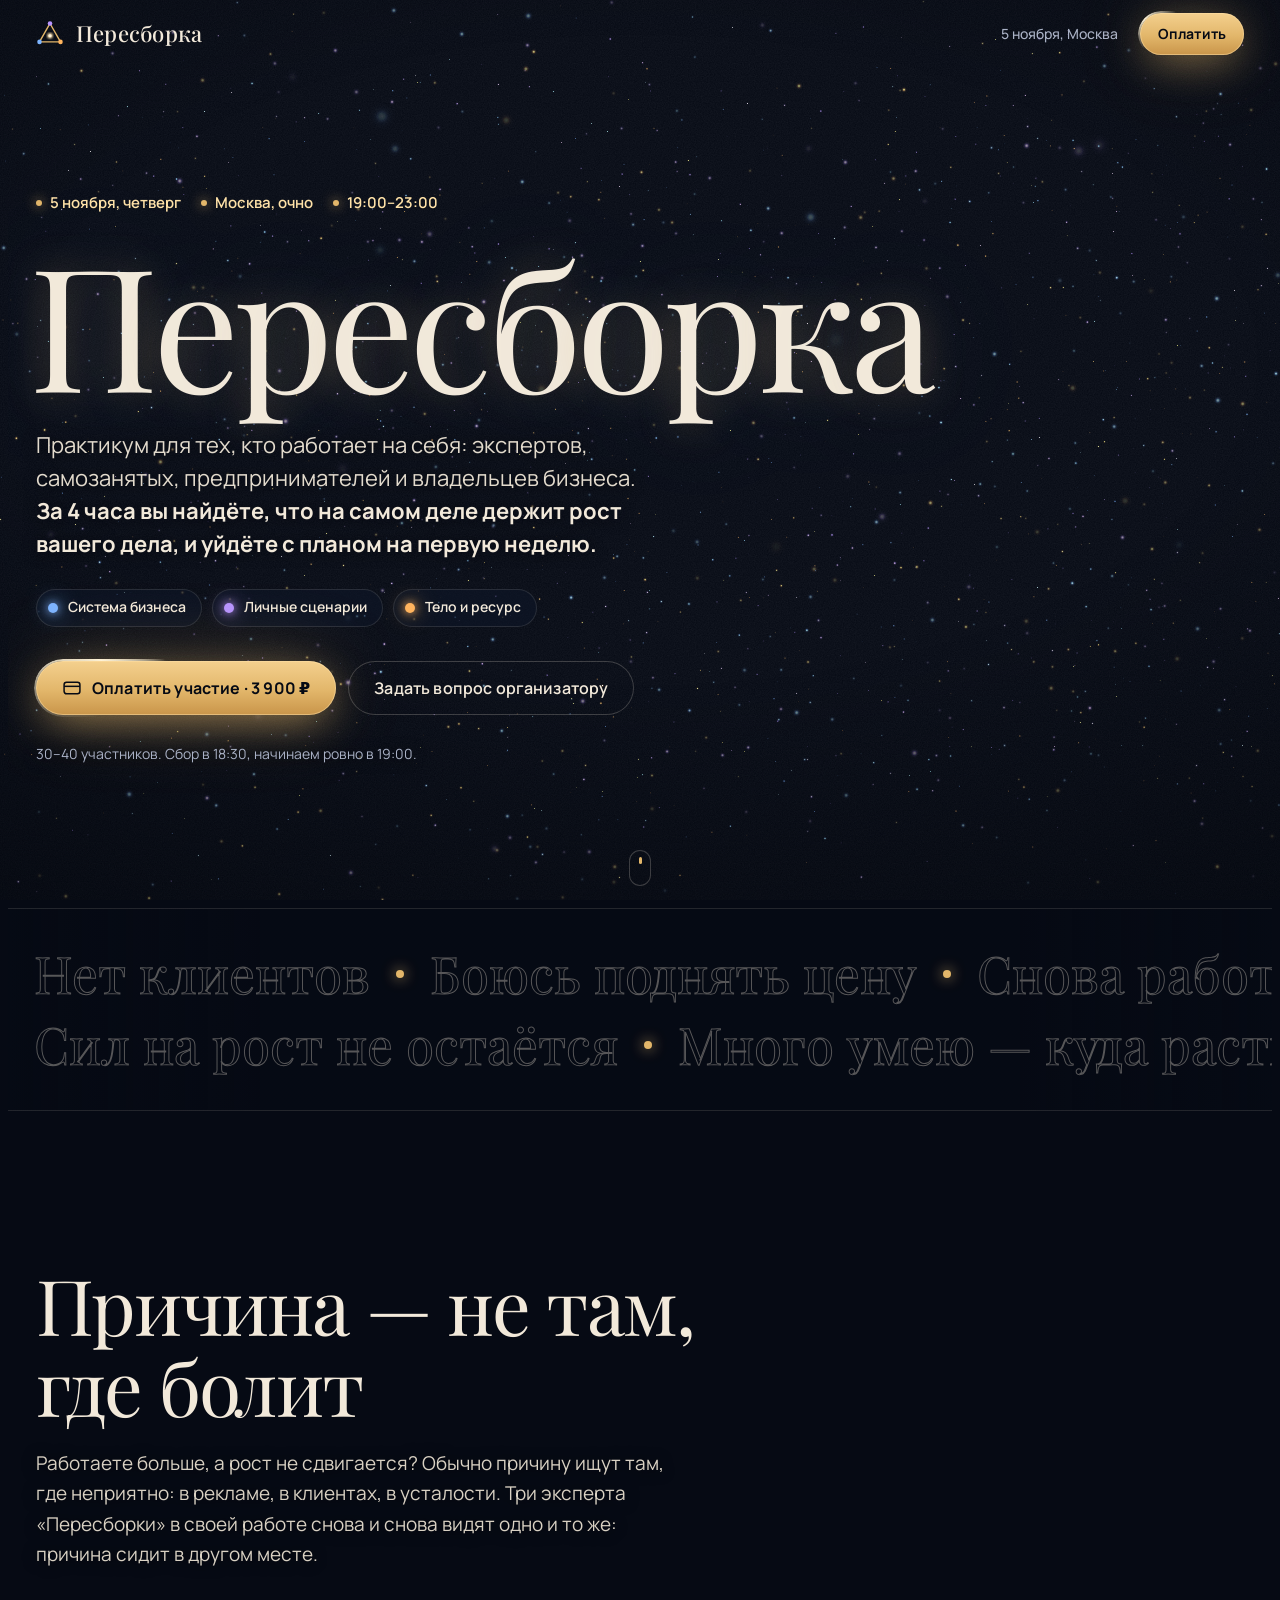
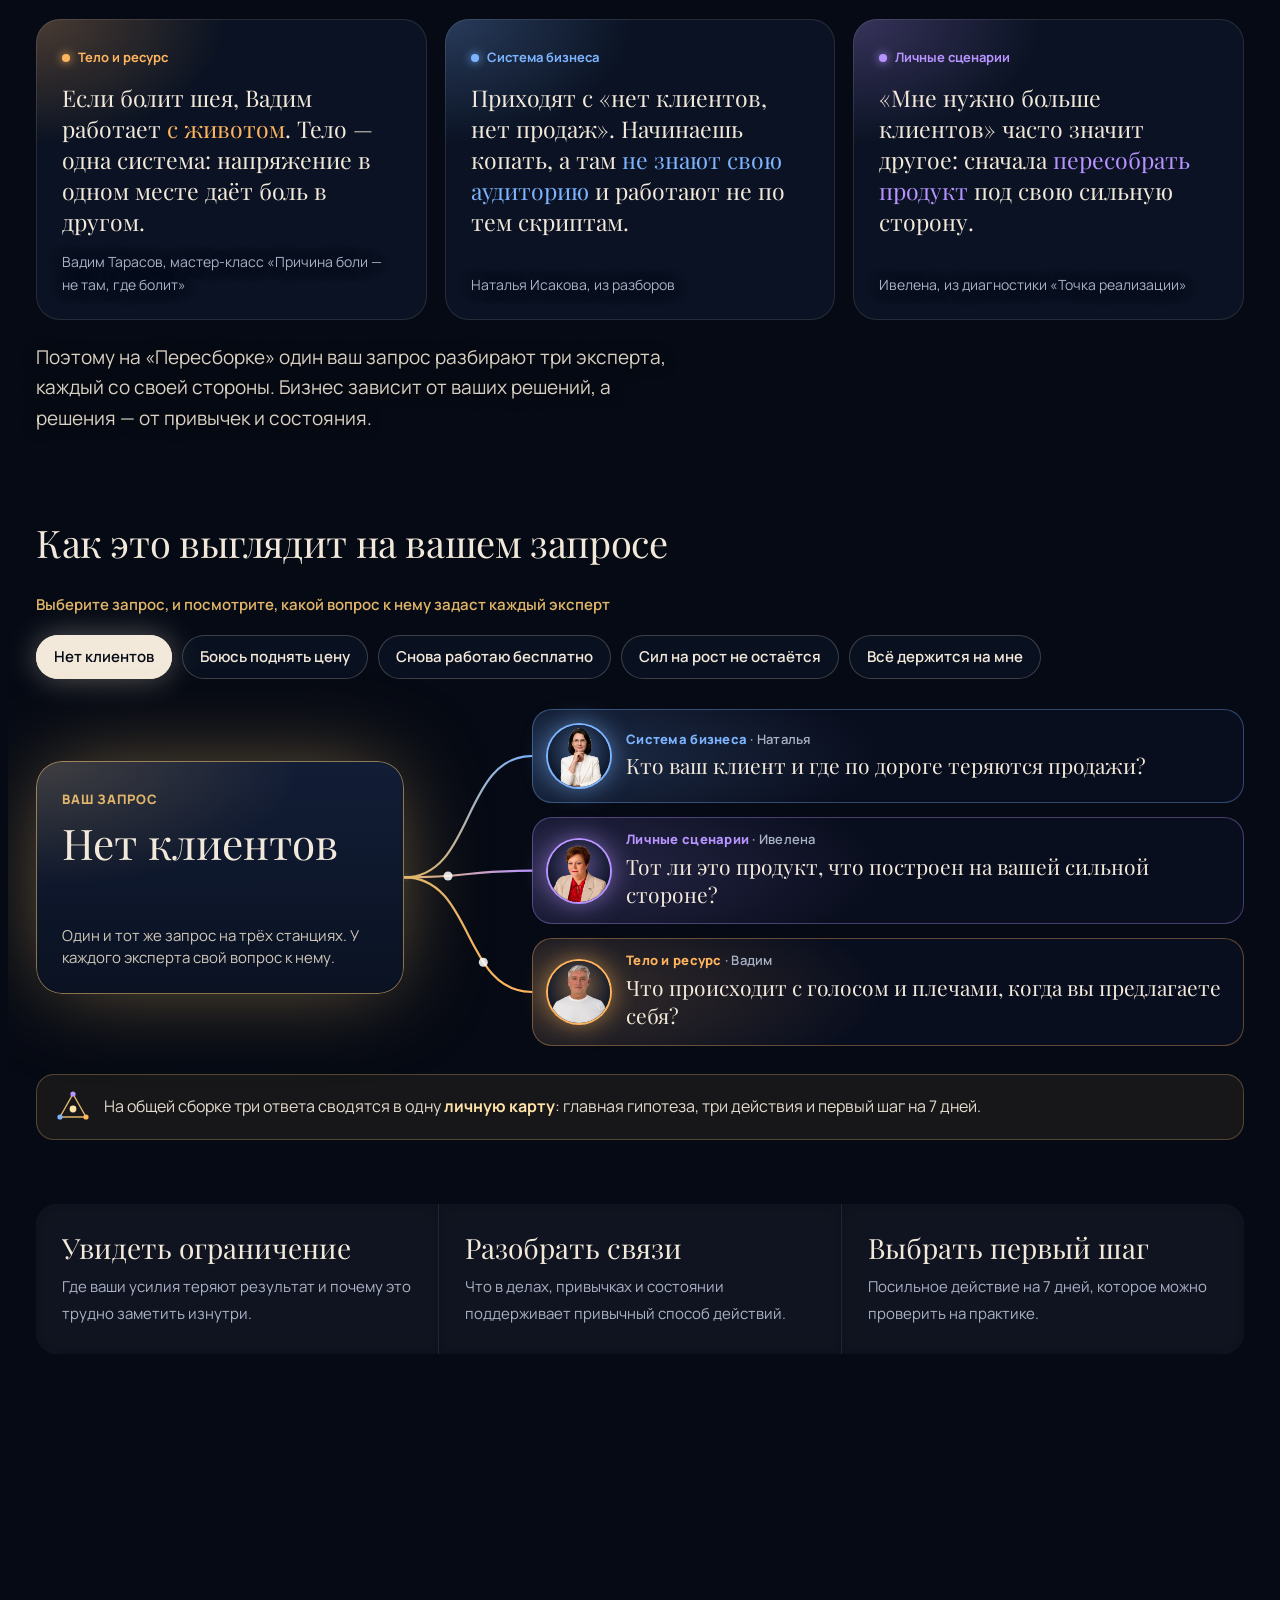
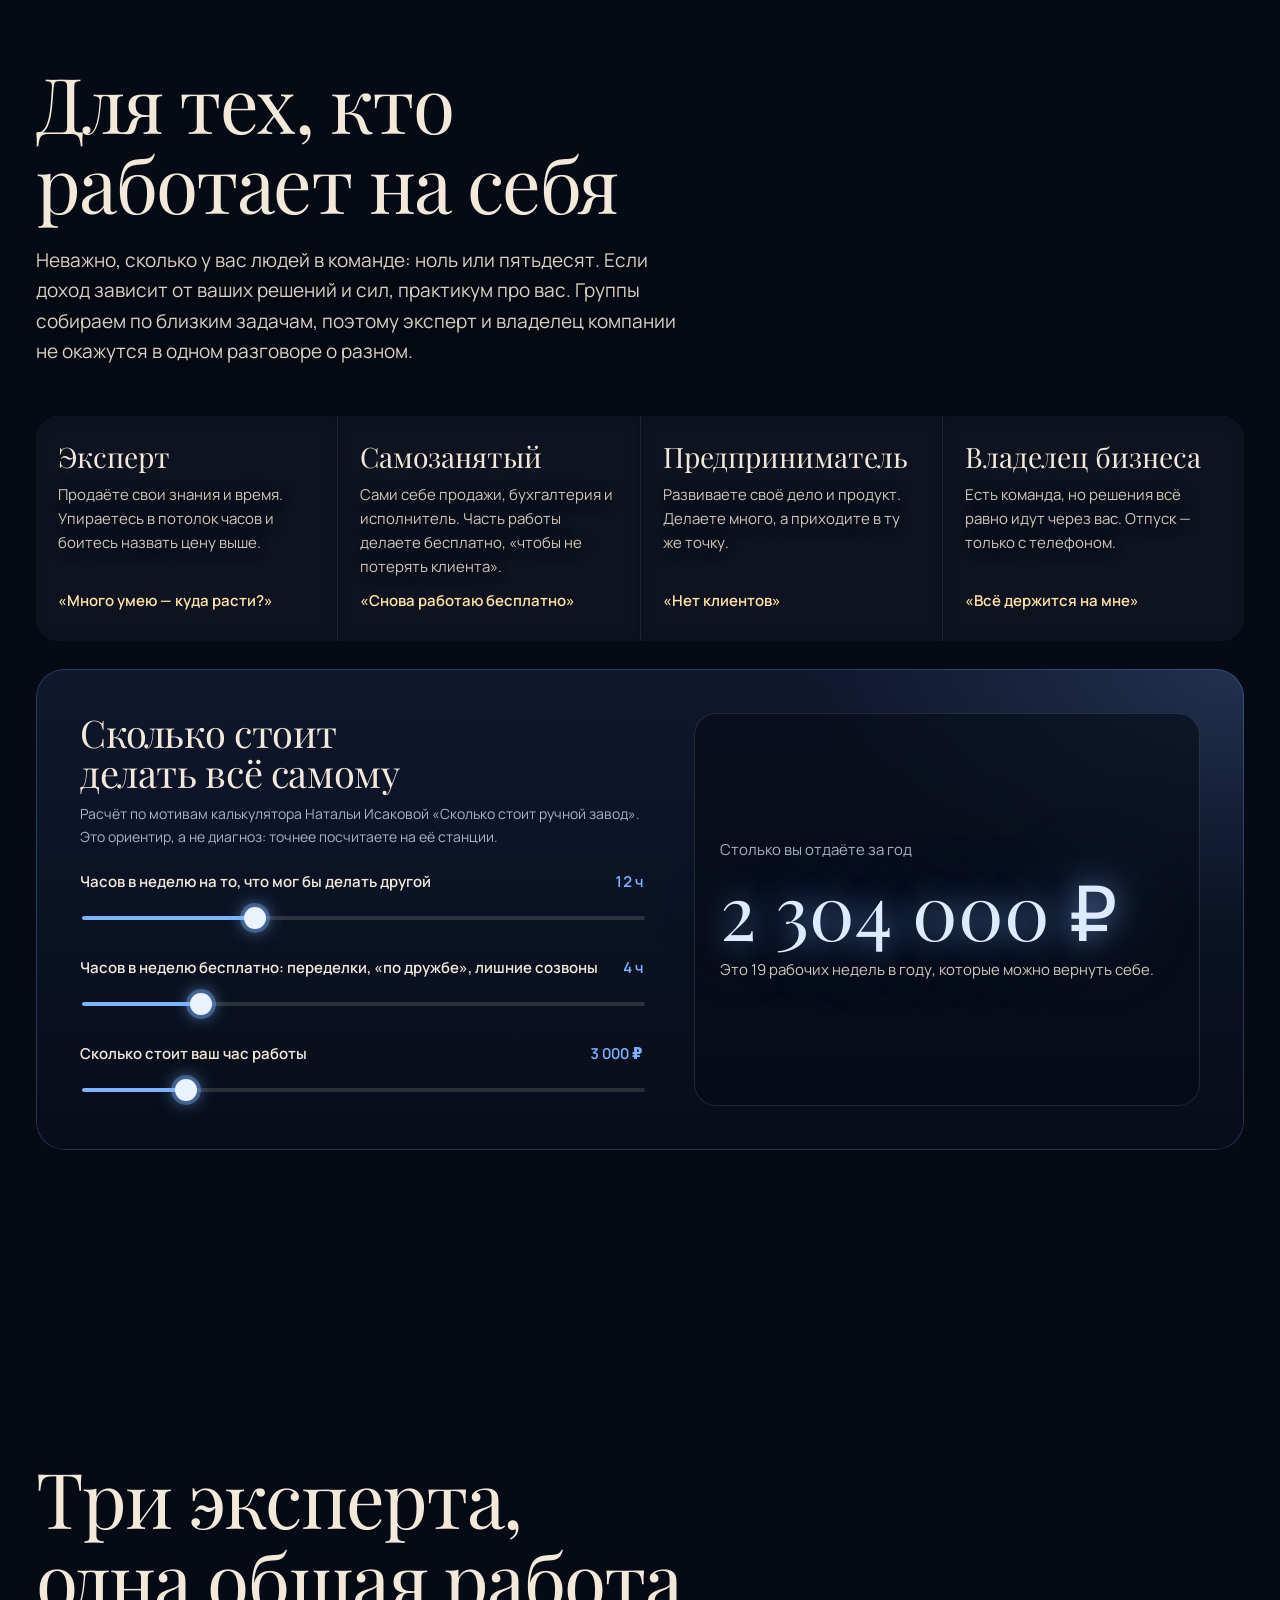
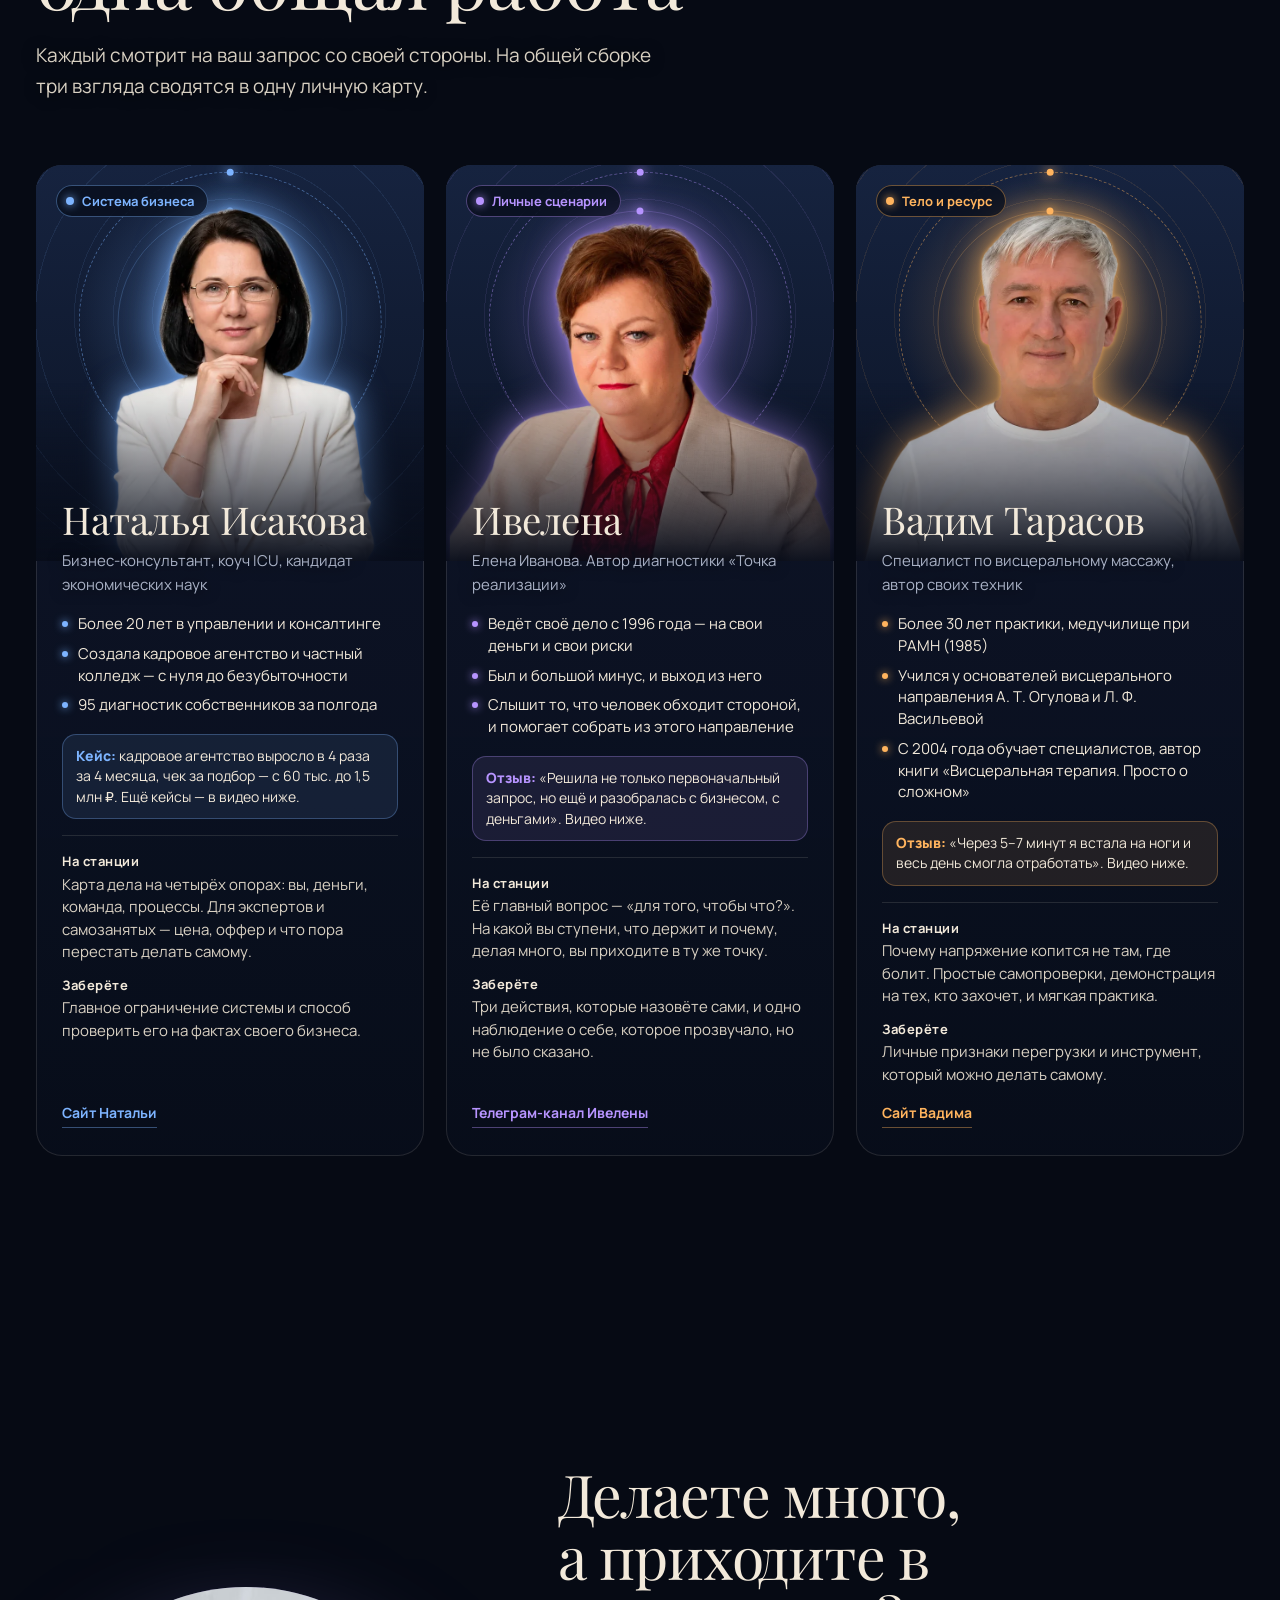
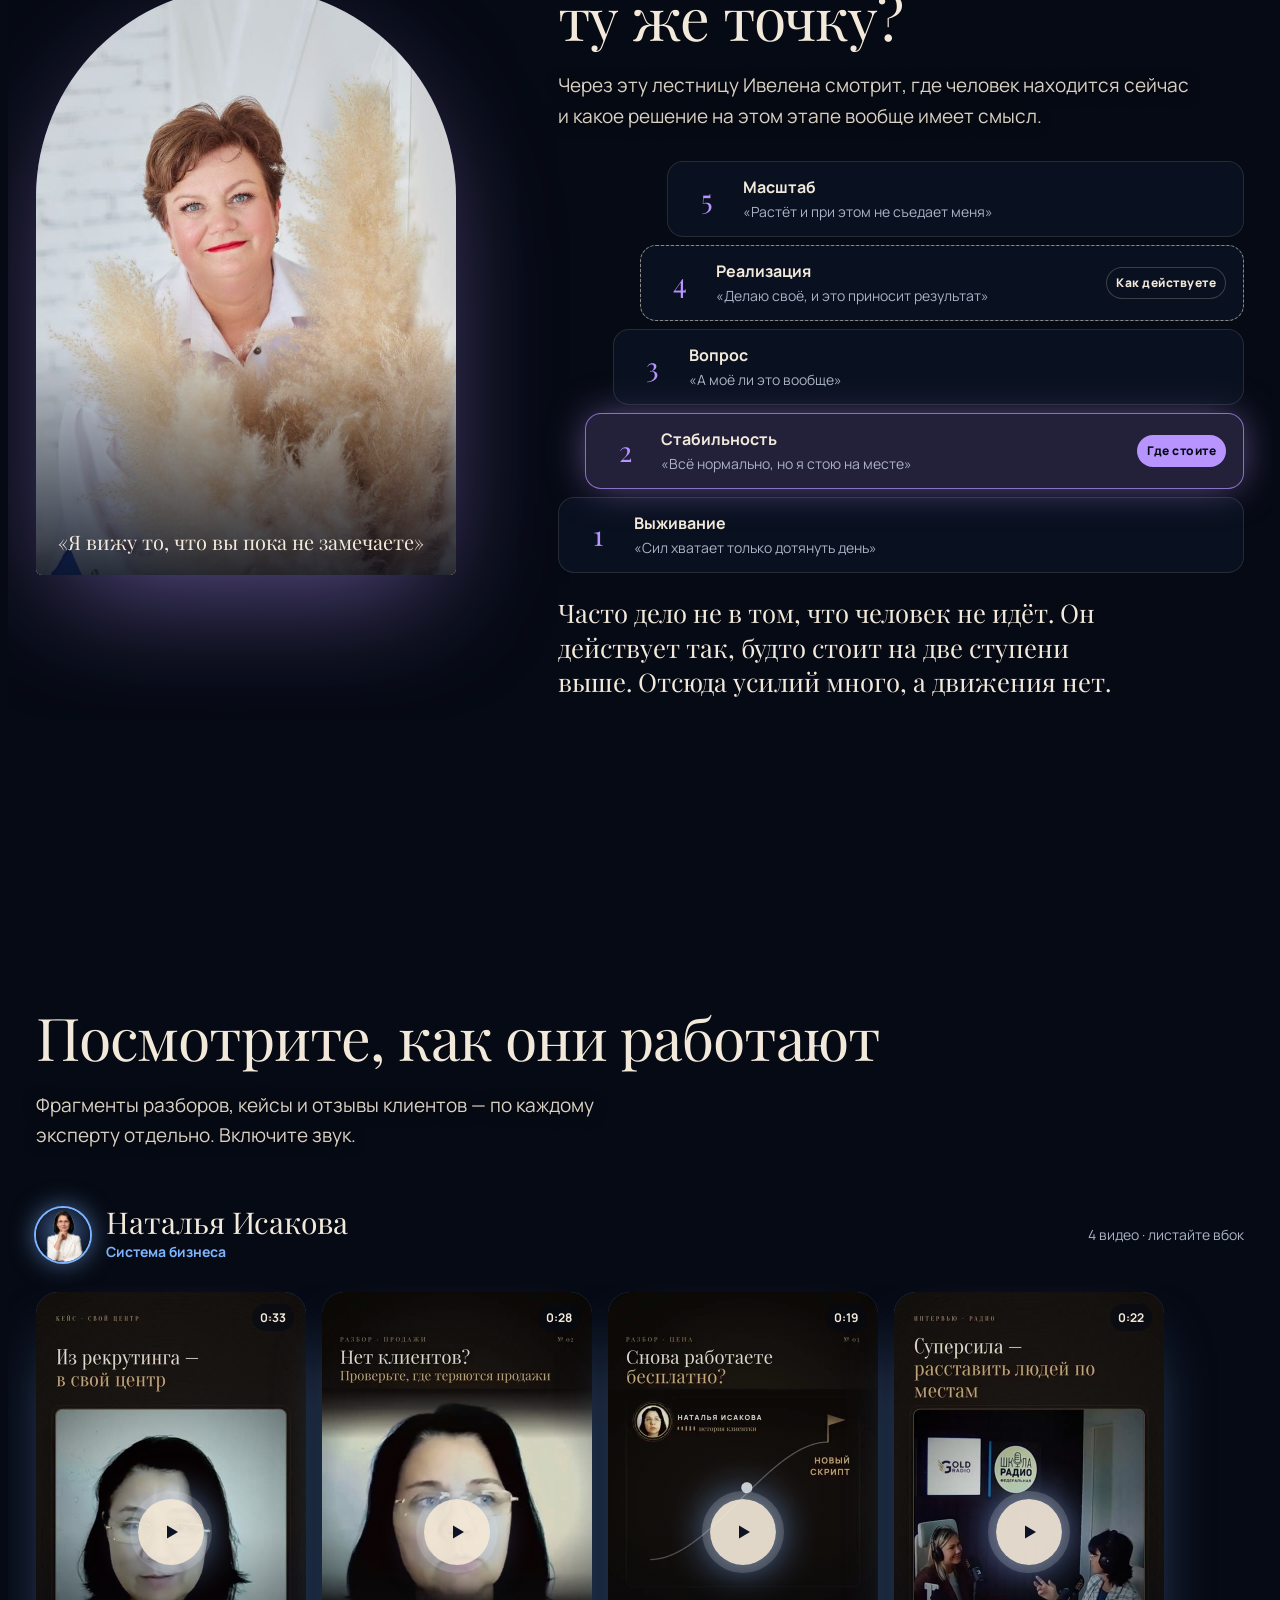
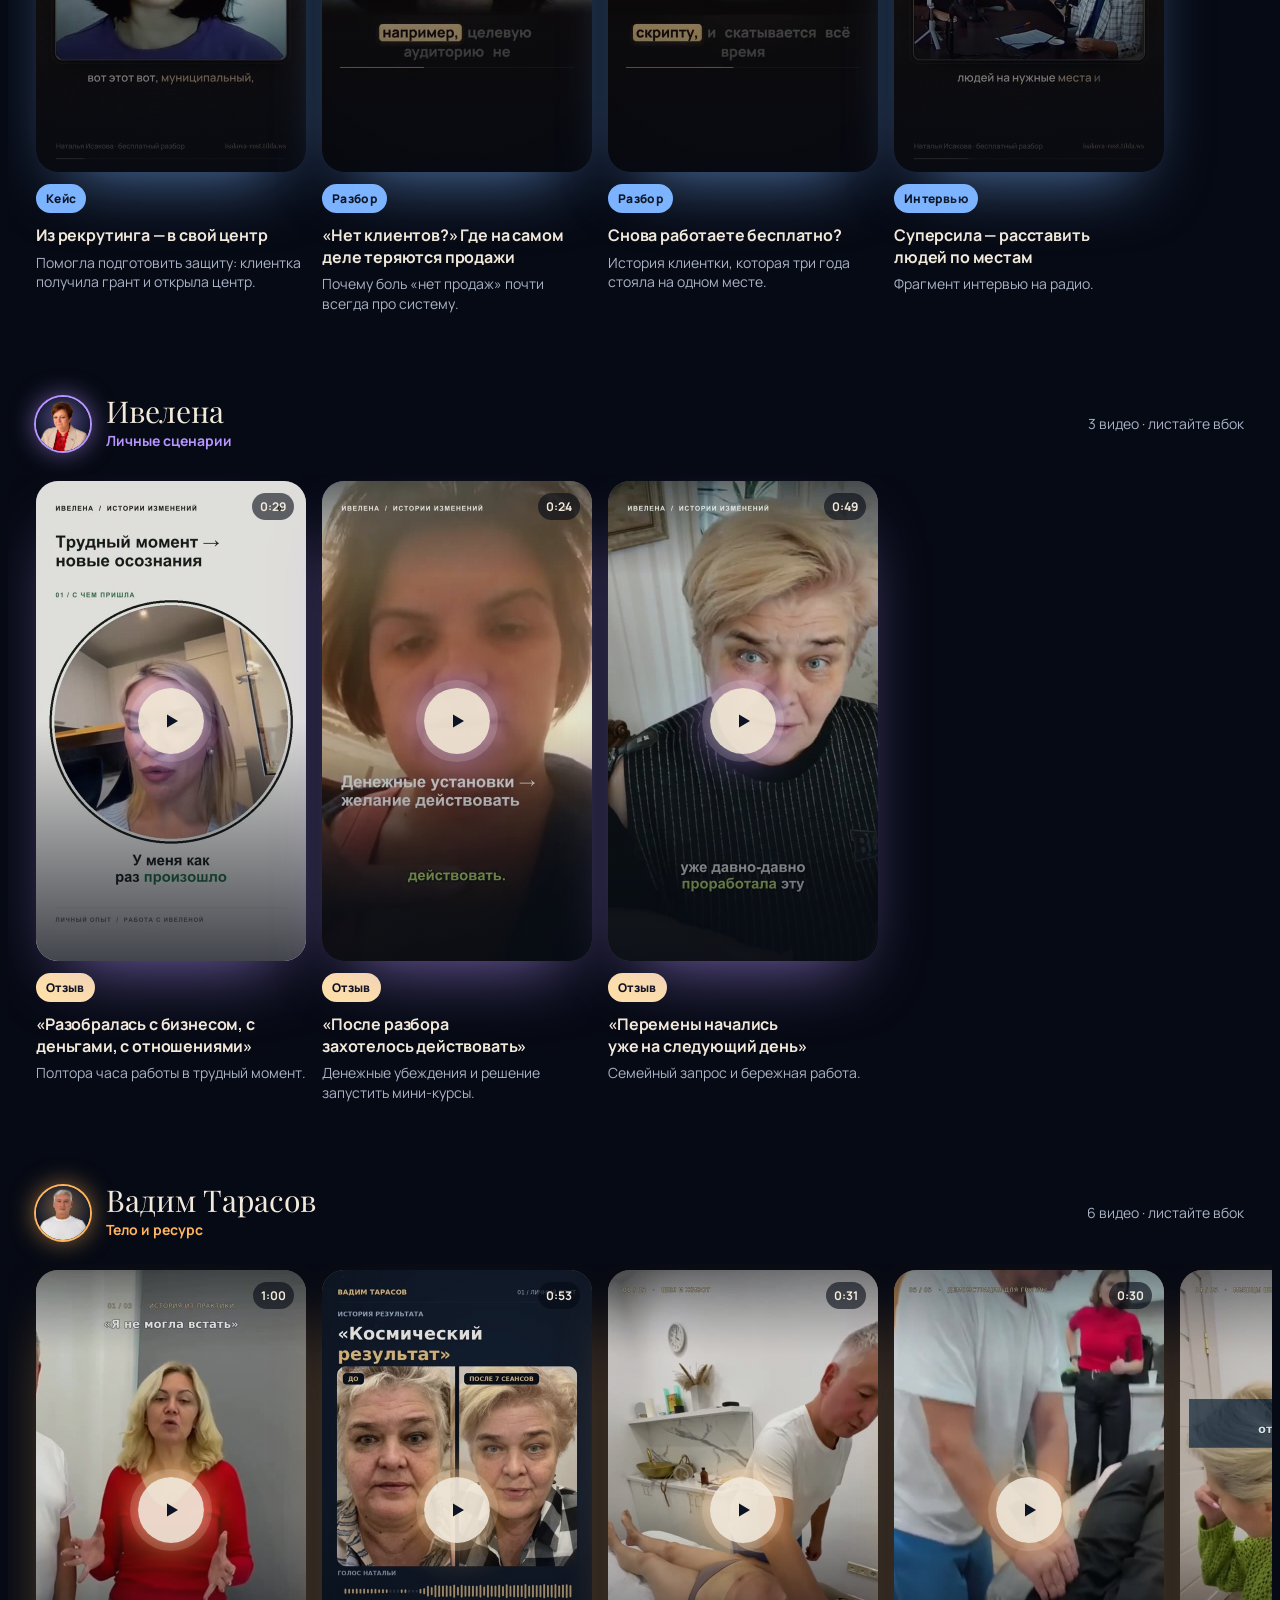
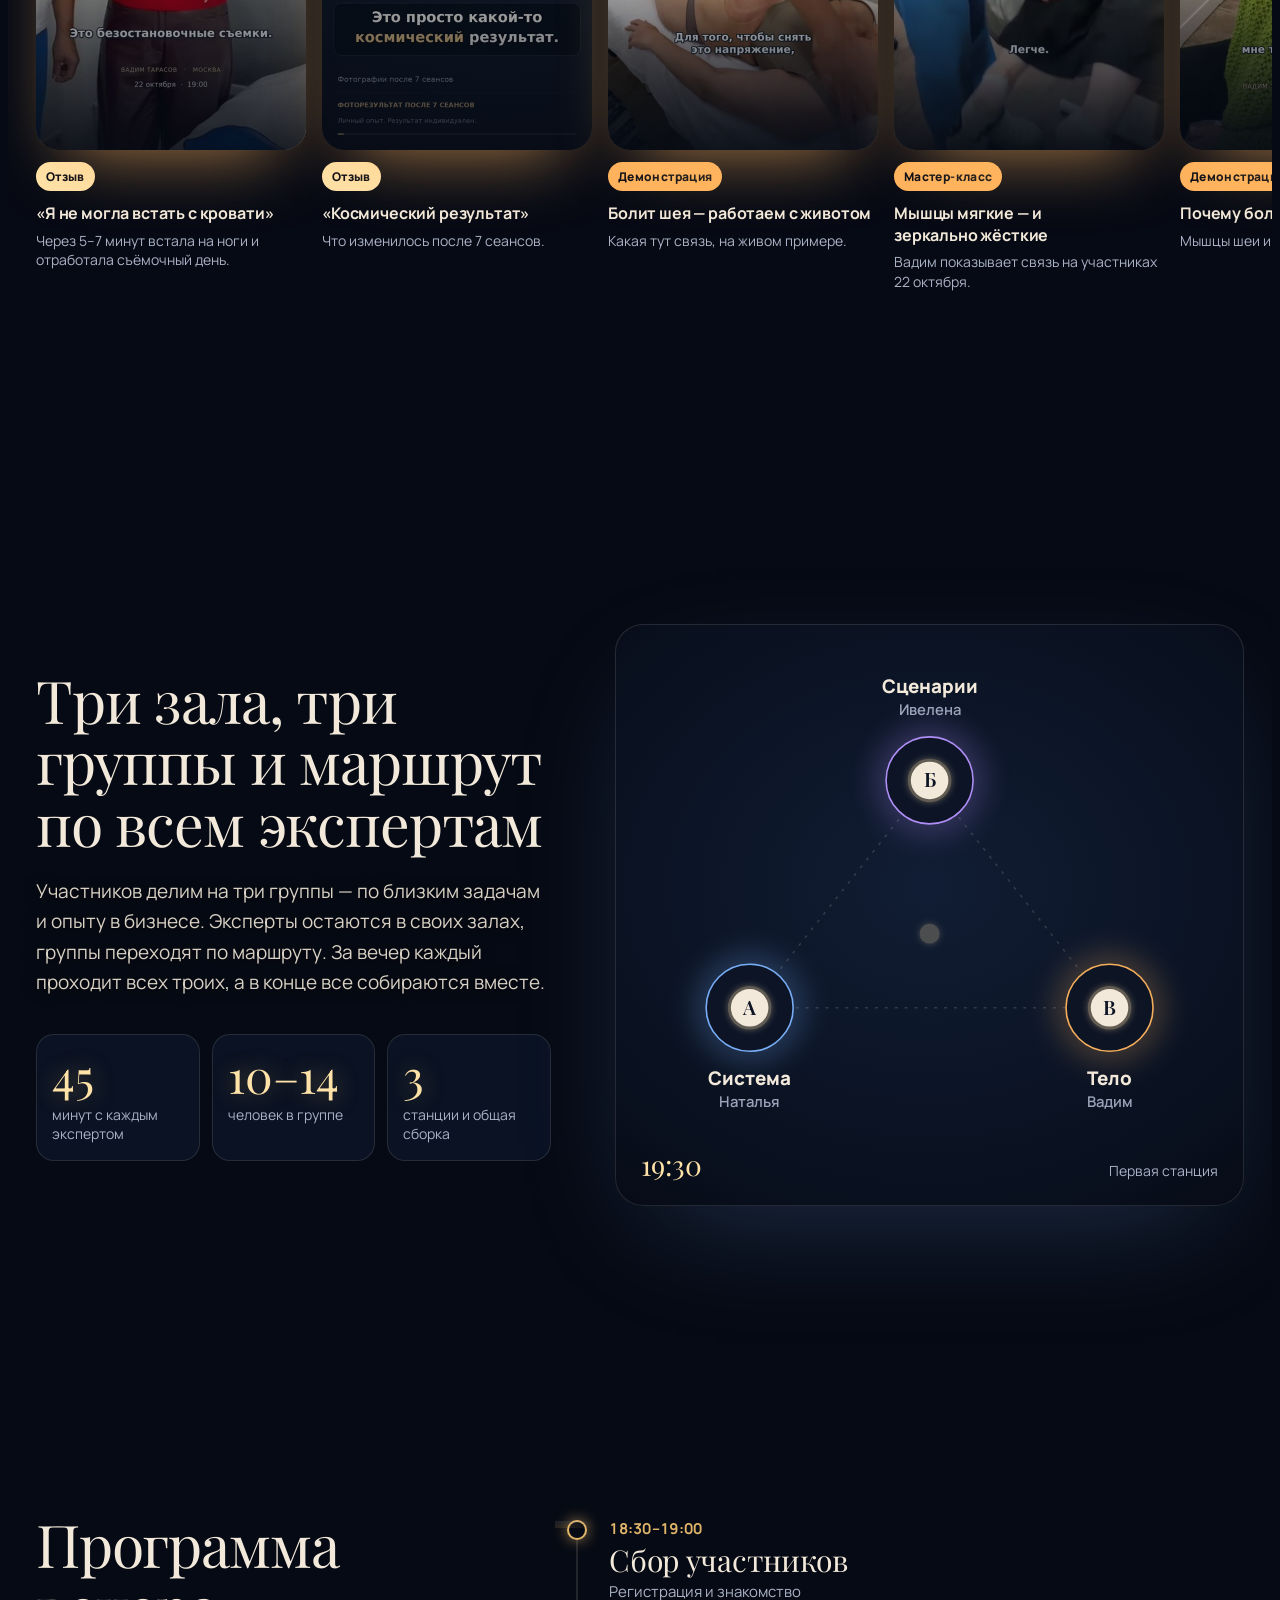
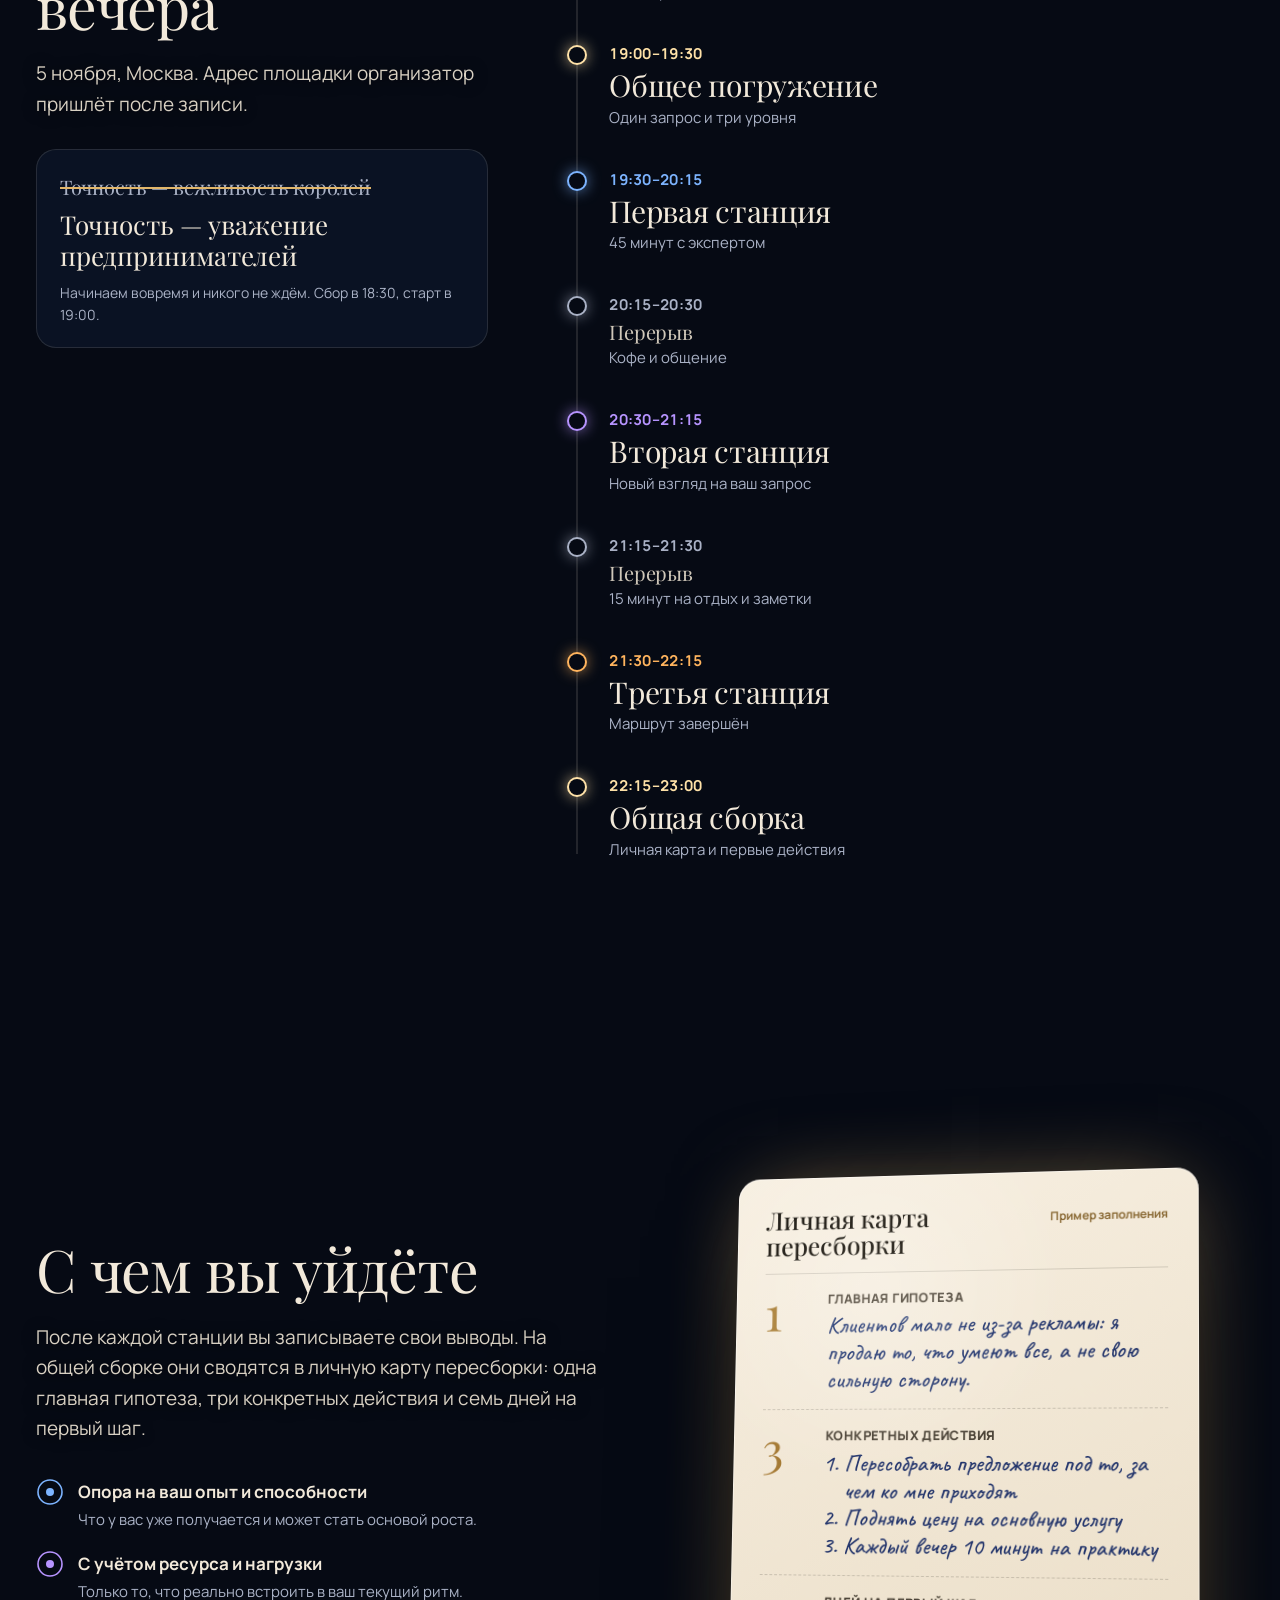
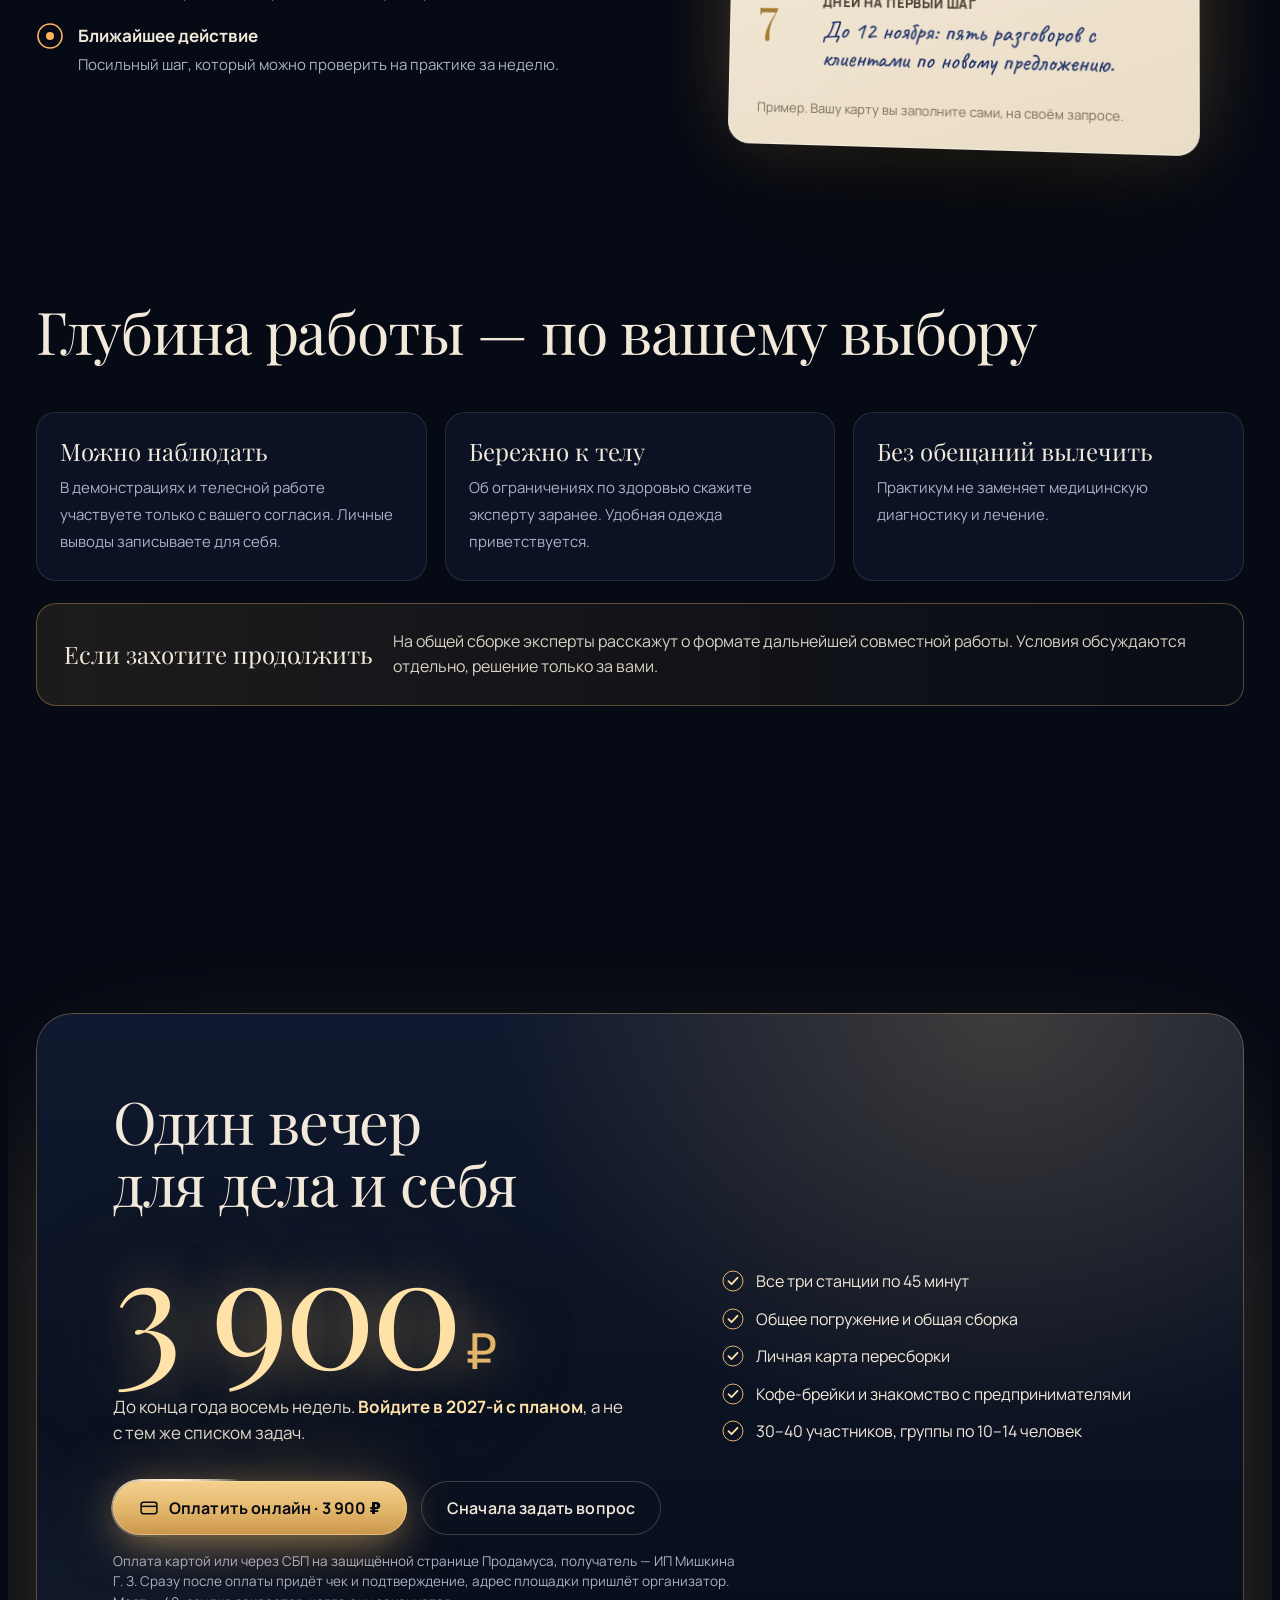
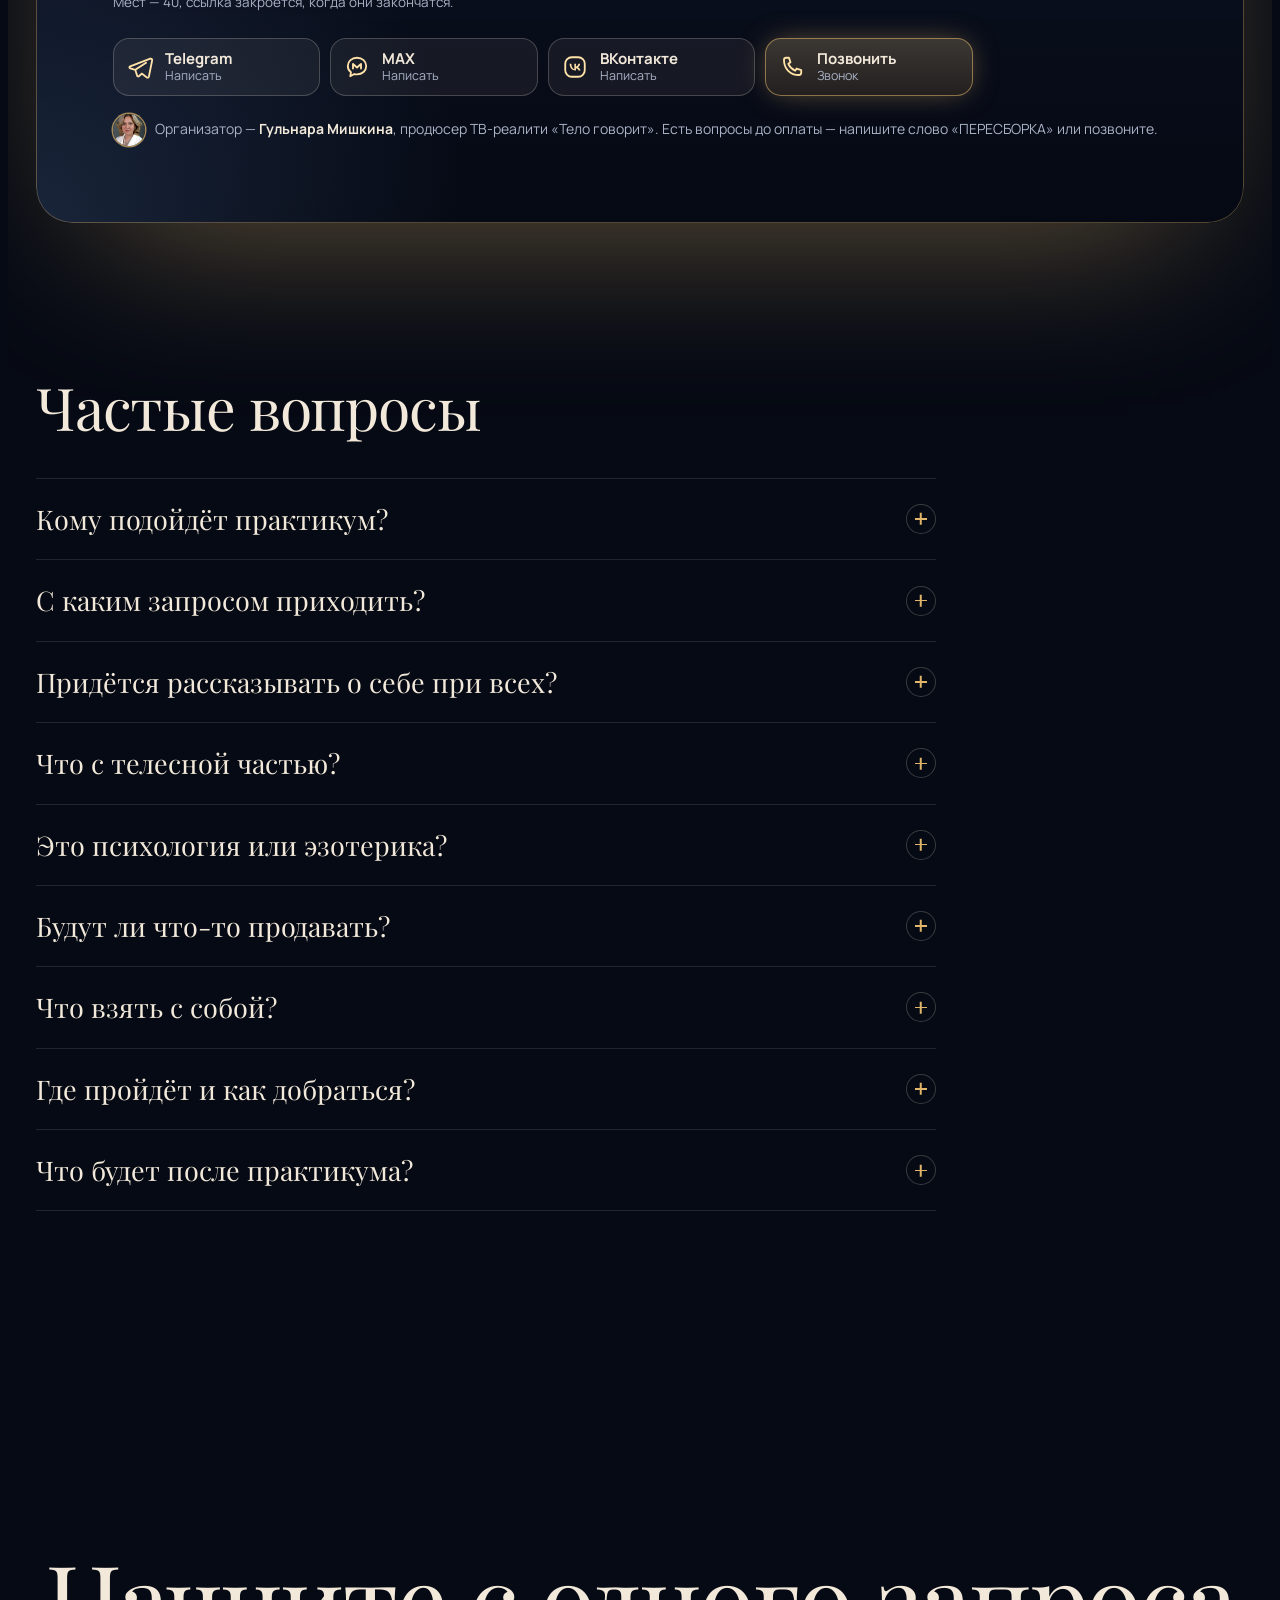
==== commit f19486fc: "Партнёрские ссылки: ?p=код, partners.js и partners.html" ====
--- a/index.html
+++ b/index.html
@@ -309,6 +309,17 @@
 .foot-links a{color:var(--muted);text-decoration:none;border-bottom:1px solid var(--line-2)}
 .foot-links a:hover{color:var(--gold-hi);border-color:var(--gold)}
 @media (max-width:760px){.contacts-wide{grid-template-columns:minmax(0,1fr) minmax(0,1fr)}}
+/* ---------- partner mode: ?p=<id> ---------- */
+.refbar{position:fixed;left:0;right:0;bottom:0;z-index:60;padding:10px max(16px,env(safe-area-inset-right,0px)) calc(10px + env(safe-area-inset-bottom,0px)) max(16px,env(safe-area-inset-left,0px));background:rgba(8,13,26,.96);border-top:1px solid rgba(226,182,106,.4);box-shadow:0 -20px 60px -20px rgba(0,0,0,.8)}
+.refbar .in{max-width:1240px;margin:0 auto;display:flex;align-items:center;gap:14px}
+.ref-av{flex:none;width:44px;height:44px;border-radius:50%;object-fit:cover;display:grid;place-items:center;font-family:var(--serif);font-size:22px;color:var(--ink);background:linear-gradient(160deg,#F4D08E,#C9954A);box-shadow:0 0 0 2px rgba(255,226,168,.5)}
+.ref-tx{flex:1;min-width:0;line-height:1.3}
+.ref-tx small{display:block;color:var(--muted);font-size:12.5px}
+.ref-tx b{display:block;font-size:15px;white-space:nowrap;overflow:hidden;text-overflow:ellipsis}
+.refbar .btn{--h:44px;padding:0 18px;font-size:14px}
+body.has-ref footer{padding-bottom:calc(96px + env(safe-area-inset-bottom,0px))}
+@media (max-width:560px){.refbar .btn-ghost{display:none}.refbar .btn{padding:0 14px}}
+
 
 /* ---------- three voices ---------- */
 .voices{display:grid;grid-template-columns:repeat(3,minmax(0,1fr));gap:18px;margin-top:50px}
@@ -879,10 +890,60 @@
   </div>
 </div>
 
+<div class="refbar" id="refbar" hidden>
+  <div class="in"><span class="ref-av" id="ref-av" aria-hidden="true"></span><div class="ref-tx"><small>Вас пригласил(а)</small><b id="ref-name"></b></div>
+  <a class="btn btn-ghost" id="ref-ask" href="#" target="_blank" rel="noopener">Задать вопрос</a><a class="btn btn-gold" id="ref-pay" href="https://payform.ru/m9cSr3h/" target="_blank" rel="noopener" data-pay>Оплатить</a></div>
+</div>
+
 <script src="assets/gsap.min.js"></script>
 <script src="assets/ScrollTrigger.min.js"></script>
 <script src="assets/three.min.js"></script>
 <script src="assets/lenis.min.js"></script>
+<script src="partners.js"></script>
+<script>
+/* ===== Партнёрский режим: ссылка вида …/peresborka/?p=anna показывает контакты партнёра и его ссылку оплаты (список — в partners.js) ===== */
+try {(function(){
+  const P = window.PARTNERS || {};
+  let id = null;
+  try { const q = new URLSearchParams(location.search); id = (q.get('p') || q.get('ref') || '').trim().toLowerCase(); } catch(e) {}
+  try {
+    if (id && P[id]) localStorage.setItem('peres_ref', JSON.stringify({id, t: Date.now()}));
+    else if (!id) { const s = JSON.parse(localStorage.getItem('peres_ref') || 'null'); if (s && P[s.id] && Date.now() - s.t < 30*864e5) id = s.id; }
+  } catch(e) {}
+  const p = id && P[id]; if (!p) return;
+  const E = s => String(s).replace(/[&<>"]/g, c => ({'&':'&amp;','<':'&lt;','>':'&gt;','"':'&quot;'}[c]));
+  const ICON = {
+    tg:'<svg viewBox="0 0 24 24" aria-hidden="true"><path d="M21.5 4.2 2.9 11.4c-.9.4-.9 1.5.1 1.8l4.6 1.4 1.8 5.5c.2.7 1.1.9 1.6.4l2.6-2.4 4.8 3.5c.7.5 1.6.1 1.8-.7l3-15c.2-1-.8-1.8-1.7-1.5Z" fill="none" stroke="currentColor" stroke-width="1.7" stroke-linejoin="round"/><path d="m8 14.4 9.6-6.3" stroke="currentColor" stroke-width="1.7" stroke-linecap="round"/></svg>',
+    wa:'<svg viewBox="0 0 24 24" aria-hidden="true"><path d="M4 20l1.3-4A8.5 8.5 0 1 1 8.6 19L4 20Z" fill="none" stroke="currentColor" stroke-width="1.7" stroke-linejoin="round"/><path d="M9 8.5c0 3.5 3 6.5 6.5 6.5l1-1.6-2-1-1 1c-1.2-.5-2.3-1.6-2.8-2.8l1-1-1-2L9 8.5Z" fill="currentColor"/></svg>',
+    max:'<svg viewBox="0 0 24 24" aria-hidden="true"><path d="M12 3.5c-4.9 0-8.5 3.3-8.5 7.6 0 2.4 1.1 4.4 2.9 5.8l-.6 3.6 3.6-2c.8.2 1.7.3 2.6.3 4.9 0 8.5-3.3 8.5-7.7S16.9 3.5 12 3.5Z" fill="none" stroke="currentColor" stroke-width="1.7" stroke-linejoin="round"/><path d="M8.3 13.4V9.2l3.7 3.3 3.7-3.3v4.2" fill="none" stroke="currentColor" stroke-width="1.7" stroke-linecap="round" stroke-linejoin="round"/></svg>',
+    vk:'<svg viewBox="0 0 24 24" aria-hidden="true"><rect x="3" y="3" width="18" height="18" rx="6" fill="none" stroke="currentColor" stroke-width="1.7"/><path d="M7 9c.3 3.9 2.3 6.2 5.6 6.2h.3v-2.1c1.2.1 2.1 1 2.5 2.1h1.7c-.5-1.7-1.6-2.7-2.3-3 .7-.4 1.7-1.5 2-3.2h-1.6c-.4 1.4-1.4 2.4-2.3 2.5V9h-1.5v5.1C10 13.6 8.7 12 8.6 9H7Z" fill="currentColor"/></svg>',
+    tel:'<svg viewBox="0 0 24 24" aria-hidden="true"><path d="M6.6 3.5h2.6l1.4 4.2-2 1.4a12.5 12.5 0 0 0 6.3 6.3l1.4-2 4.2 1.4v2.6c0 1.1-.9 2-2 2C10.4 19.4 4.6 13.6 4.6 5.5c0-1.1.9-2 2-2Z" fill="none" stroke="currentColor" stroke-width="1.7" stroke-linejoin="round"/></svg>'
+  };
+  const digits = s => String(s||'').replace(/\D/g,'');
+  const links = [];
+  if (p.telegram) links.push(['tg','Telegram','Написать','https://t.me/' + String(p.telegram).replace(/^@|^https?:\/\/t\.me\//,'')]);
+  if (p.whatsapp) links.push(['wa','WhatsApp','Написать','https://wa.me/' + digits(p.whatsapp)]);
+  if (p.max) links.push(['max','MAX','Написать', p.max]);
+  if (p.vk) links.push(['vk','ВКонтакте','Написать', /^https?:/.test(p.vk) ? p.vk : 'https://vk.com/' + p.vk]);
+  if (p.phone) links.push(['tel','Позвонить','Звонок','tel:+' + digits(p.phone)]);
+  const btns = links.map(([k,t,s,h]) => '<a class="cbtn'+(k==='tel'?' cbtn-call':'')+'" href="'+E(h)+'"'+(k==='tel'?'':' target="_blank" rel="noopener"')+'>'+ICON[k]+'<span><b>'+t+'</b><small>'+s+'</small></span></a>').join('');
+  if (links.length) document.querySelectorAll('.contacts').forEach(el => { el.innerHTML = btns; });
+  const first = (p.name||'').split(' ')[0];
+  const avatar = p.photo ? '<img class="org-av" src="'+E(p.photo)+'" alt="'+E(p.name)+'" width="104" height="104">' : '<span class="org-av" style="display:grid;place-items:center;font-family:var(--serif);font-size:26px;color:var(--ink)">'+E(first.charAt(0))+'</span>';
+  const org = document.querySelector('.modal .org');
+  if (org) org.innerHTML = avatar + '<div><b>'+E(p.name)+'</b><span>'+E(p.role || 'Пригласил(а) вас на «Пересборку»')+'</span></div>';
+  const po = document.querySelector('.price-org');
+  if (po) po.innerHTML = 'Вас пригласил(а) <b>'+E(p.name)+'</b>. Есть вопросы до оплаты — напишите или позвоните, ответим.';
+  const mt = document.querySelector('#modal p'); if (mt) mt.textContent = 'Можно сразу оплатить участие онлайн или сначала написать '+first+' и задать вопросы. Мест 40, группы собираем заранее по вашим запросам.';
+  if (p.pay) document.querySelectorAll('[data-pay]').forEach(a => { a.href = p.pay; });
+  const bar = document.getElementById('refbar');
+  document.getElementById('ref-name').textContent = p.name;
+  const av = document.getElementById('ref-av');
+  if (p.photo) av.outerHTML = '<img class="ref-av" src="'+E(p.photo)+'" alt="" width="44" height="44">'; else av.textContent = first.charAt(0);
+  const ask = document.getElementById('ref-ask'); if (links.length) ask.href = links[0][3]; else ask.hidden = true;
+  bar.hidden = false; document.body.classList.add('has-ref');
+})();} catch (err) { console.warn('[partner]', err); }
+</script>
 <script>
 /* ===== контакты для записи — организатор Гульнара Мишкина (ссылки в разметке: окно записи, блок цены, подвал) ===== */
 
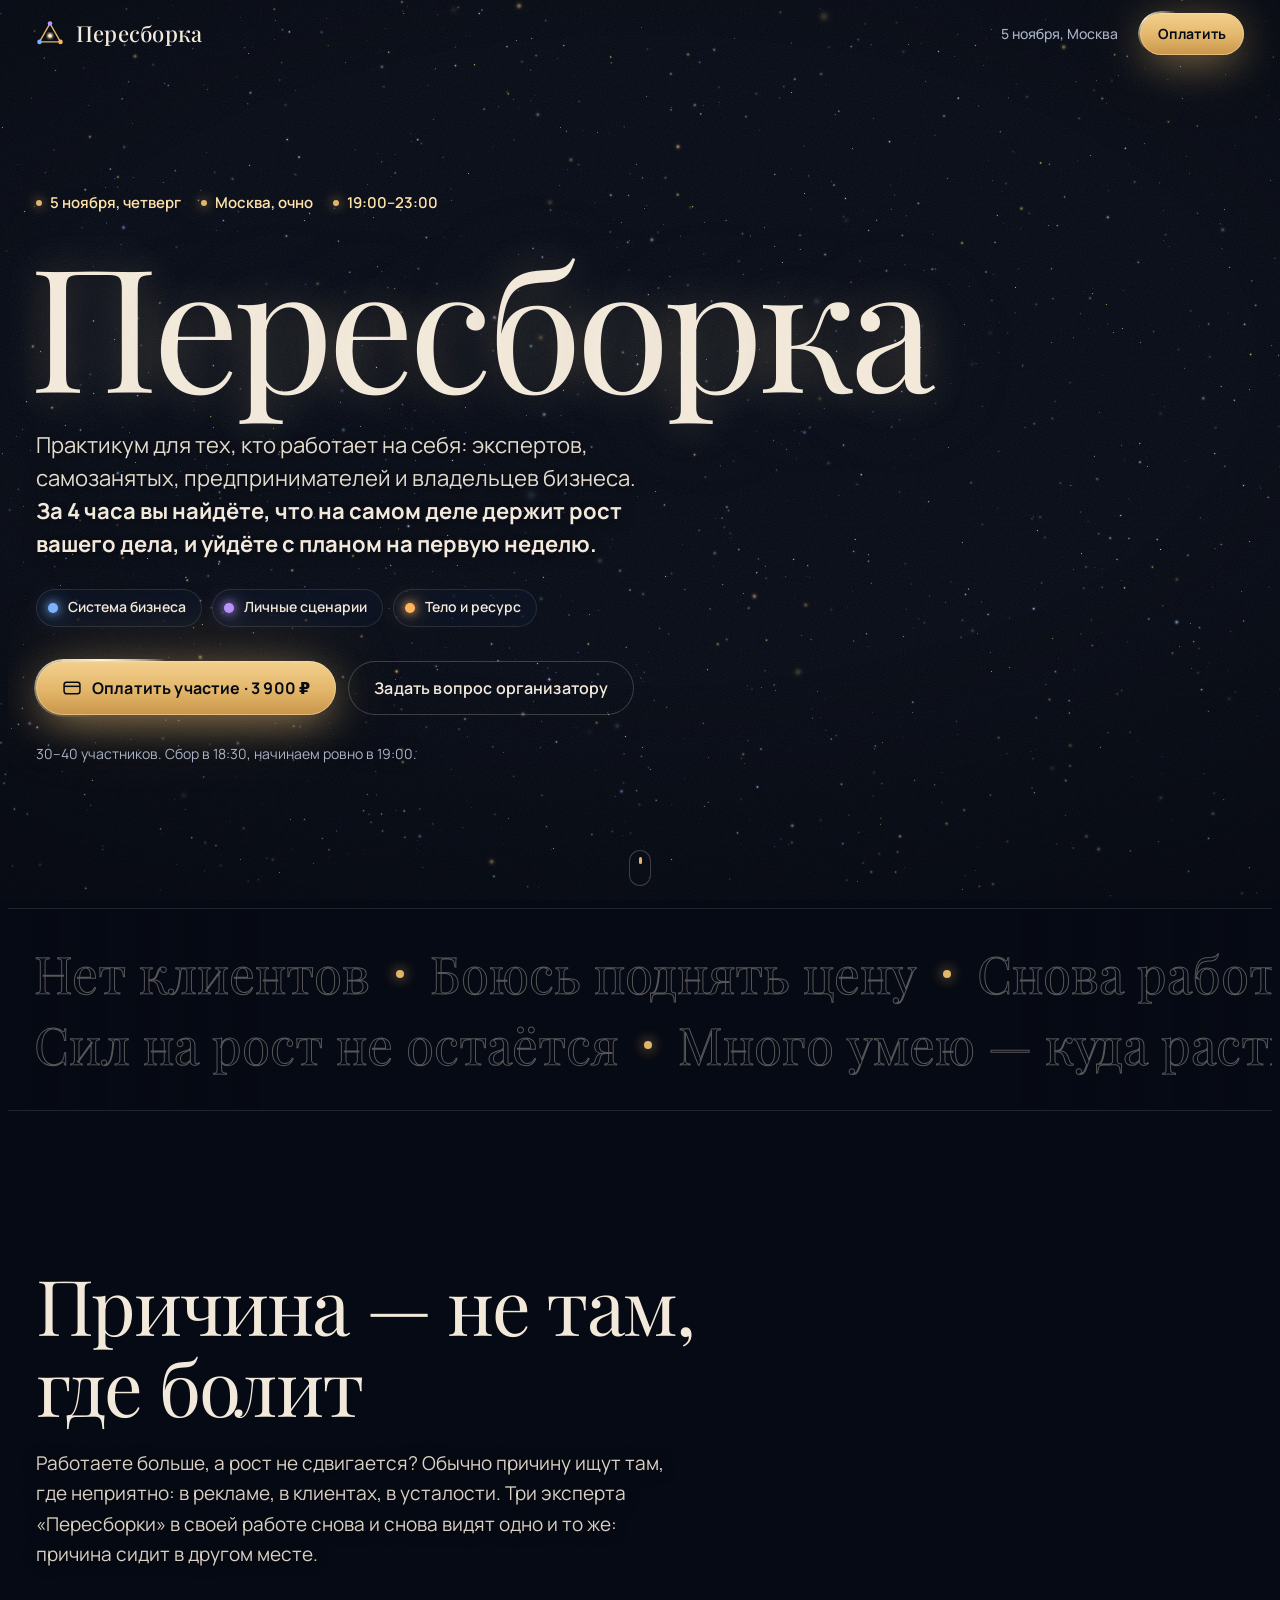
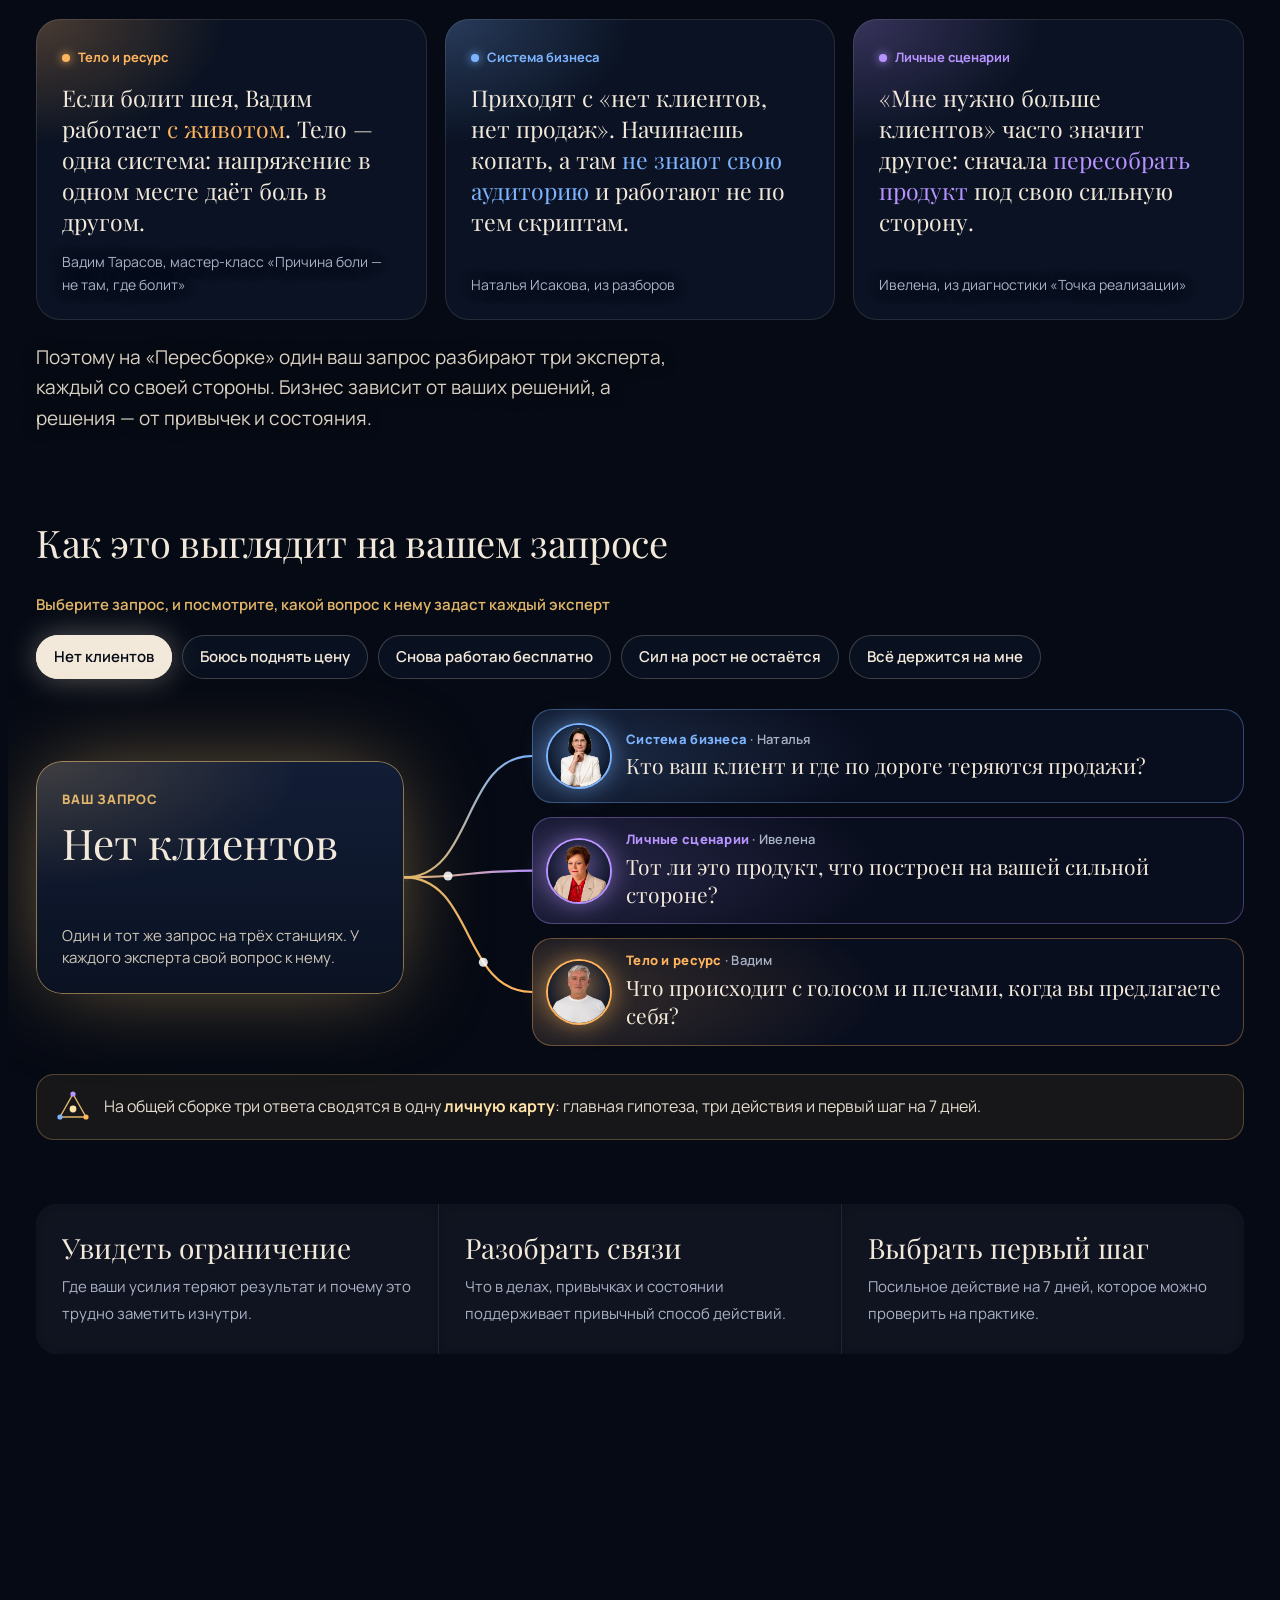
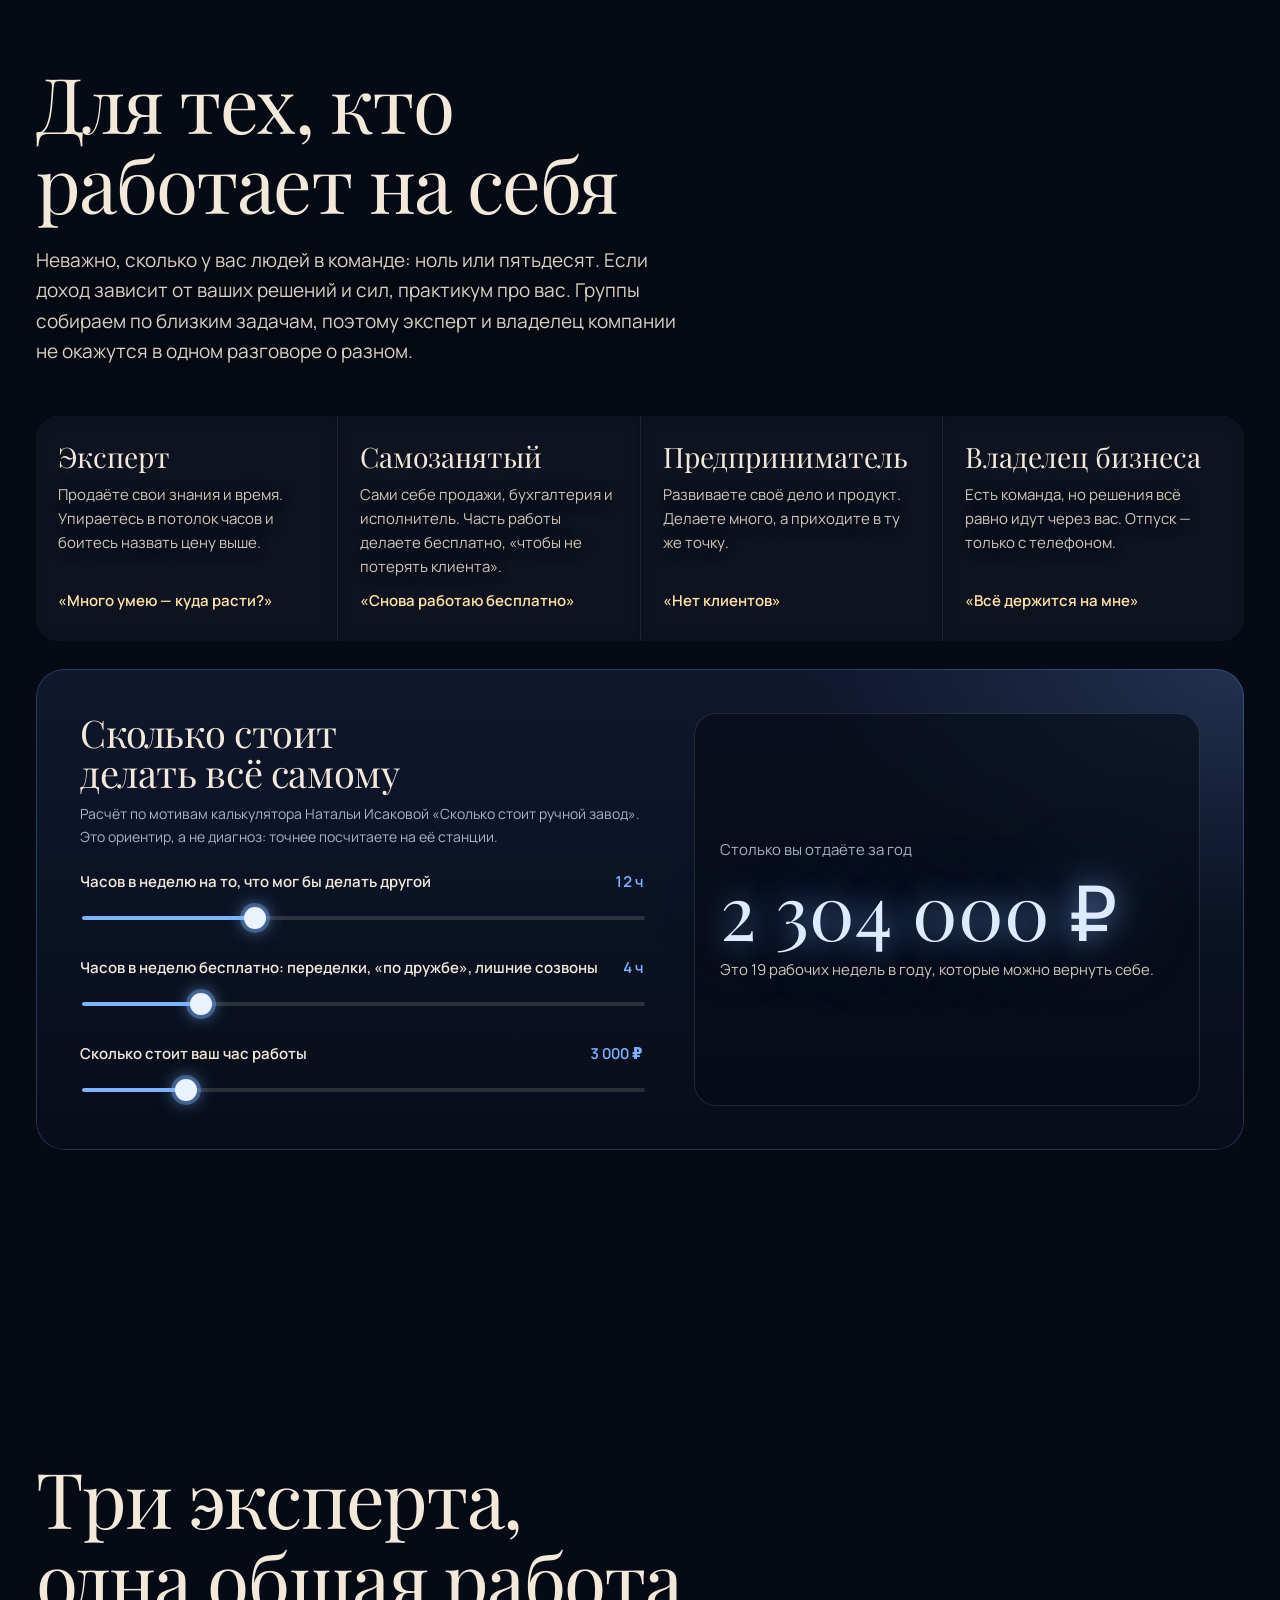
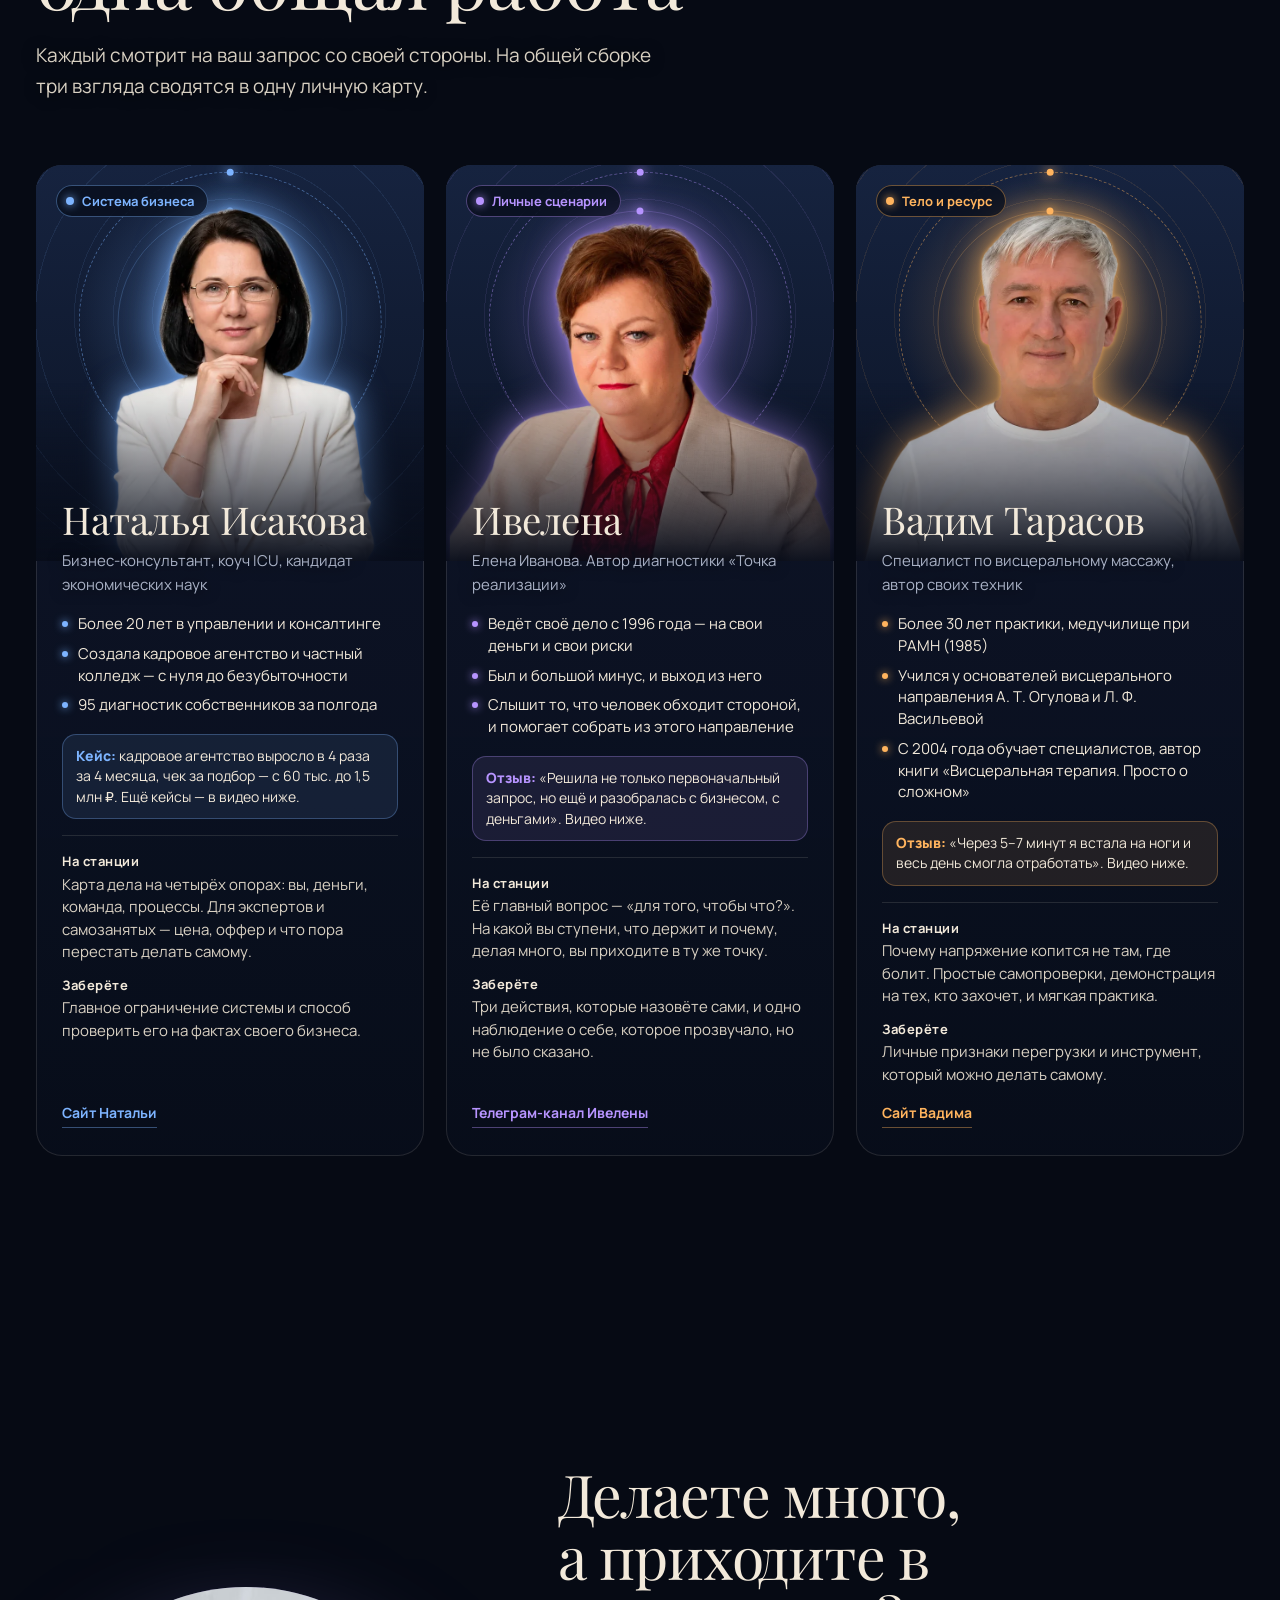
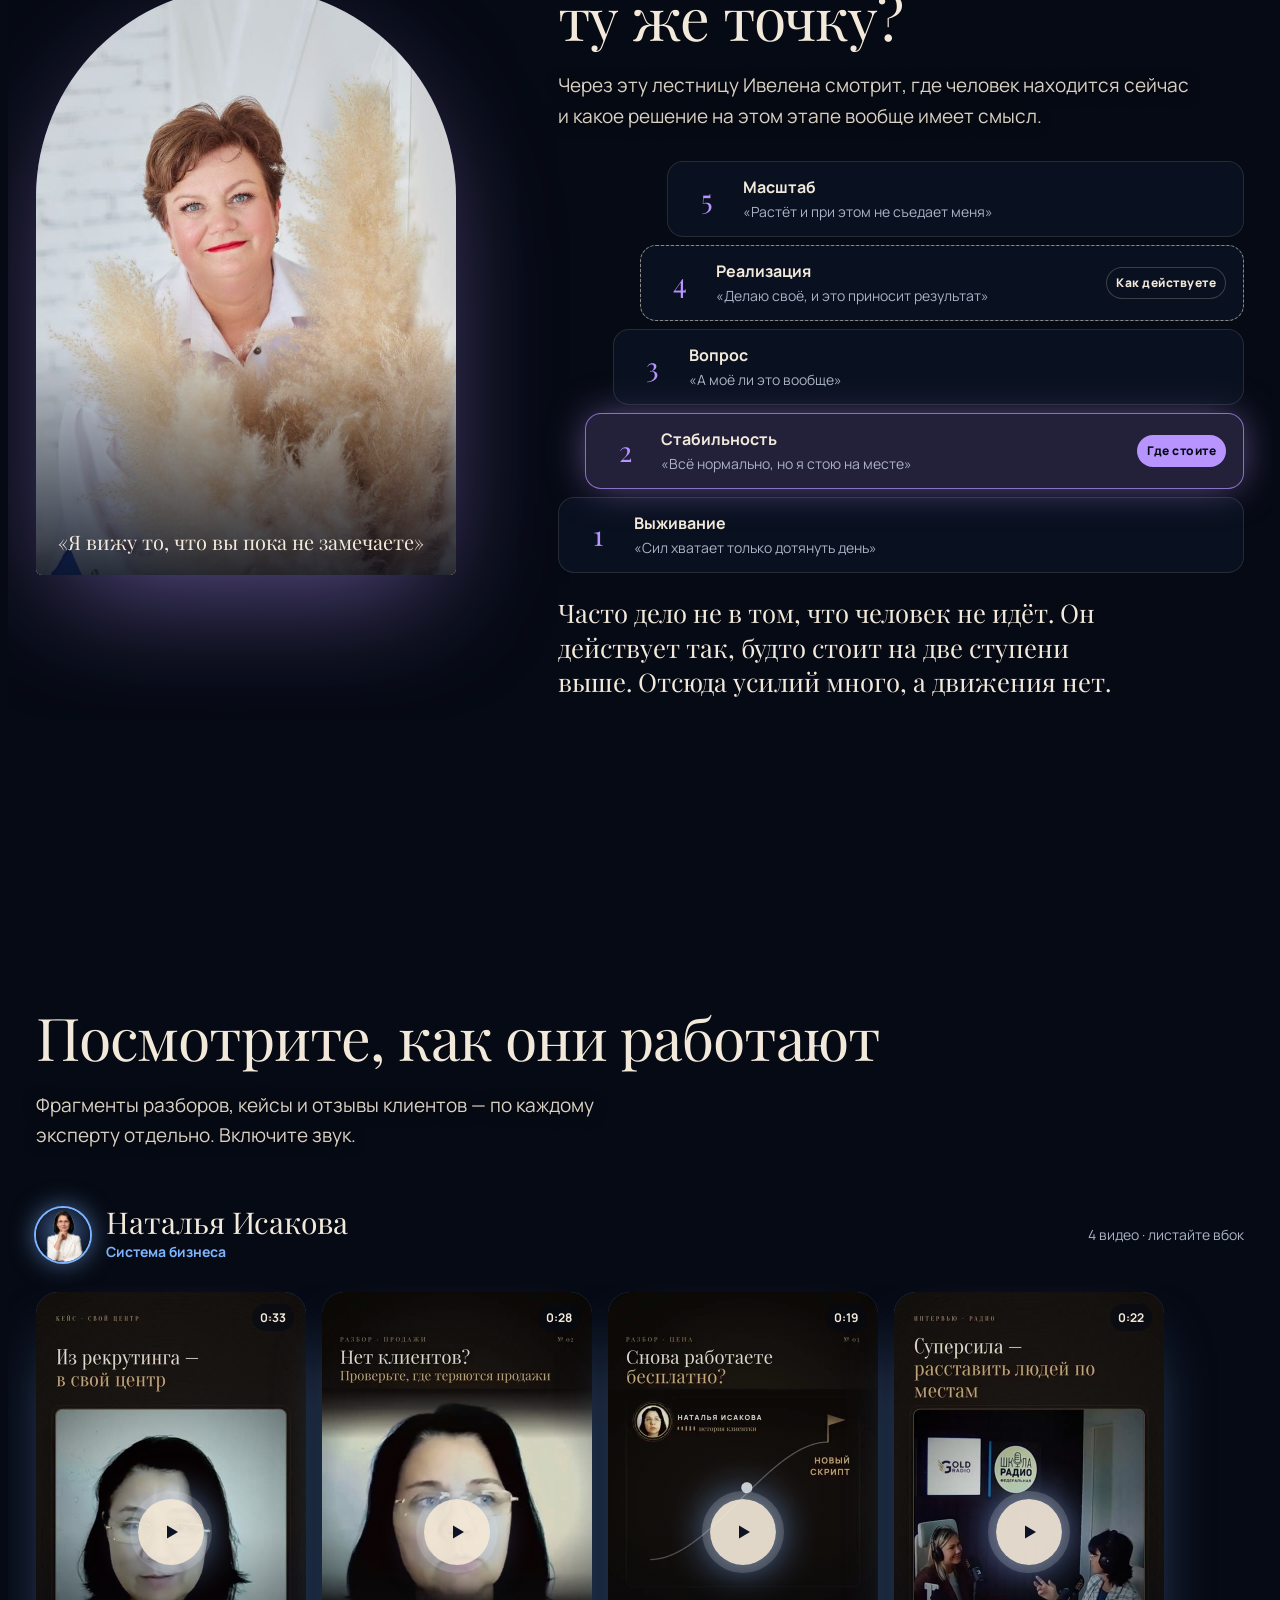
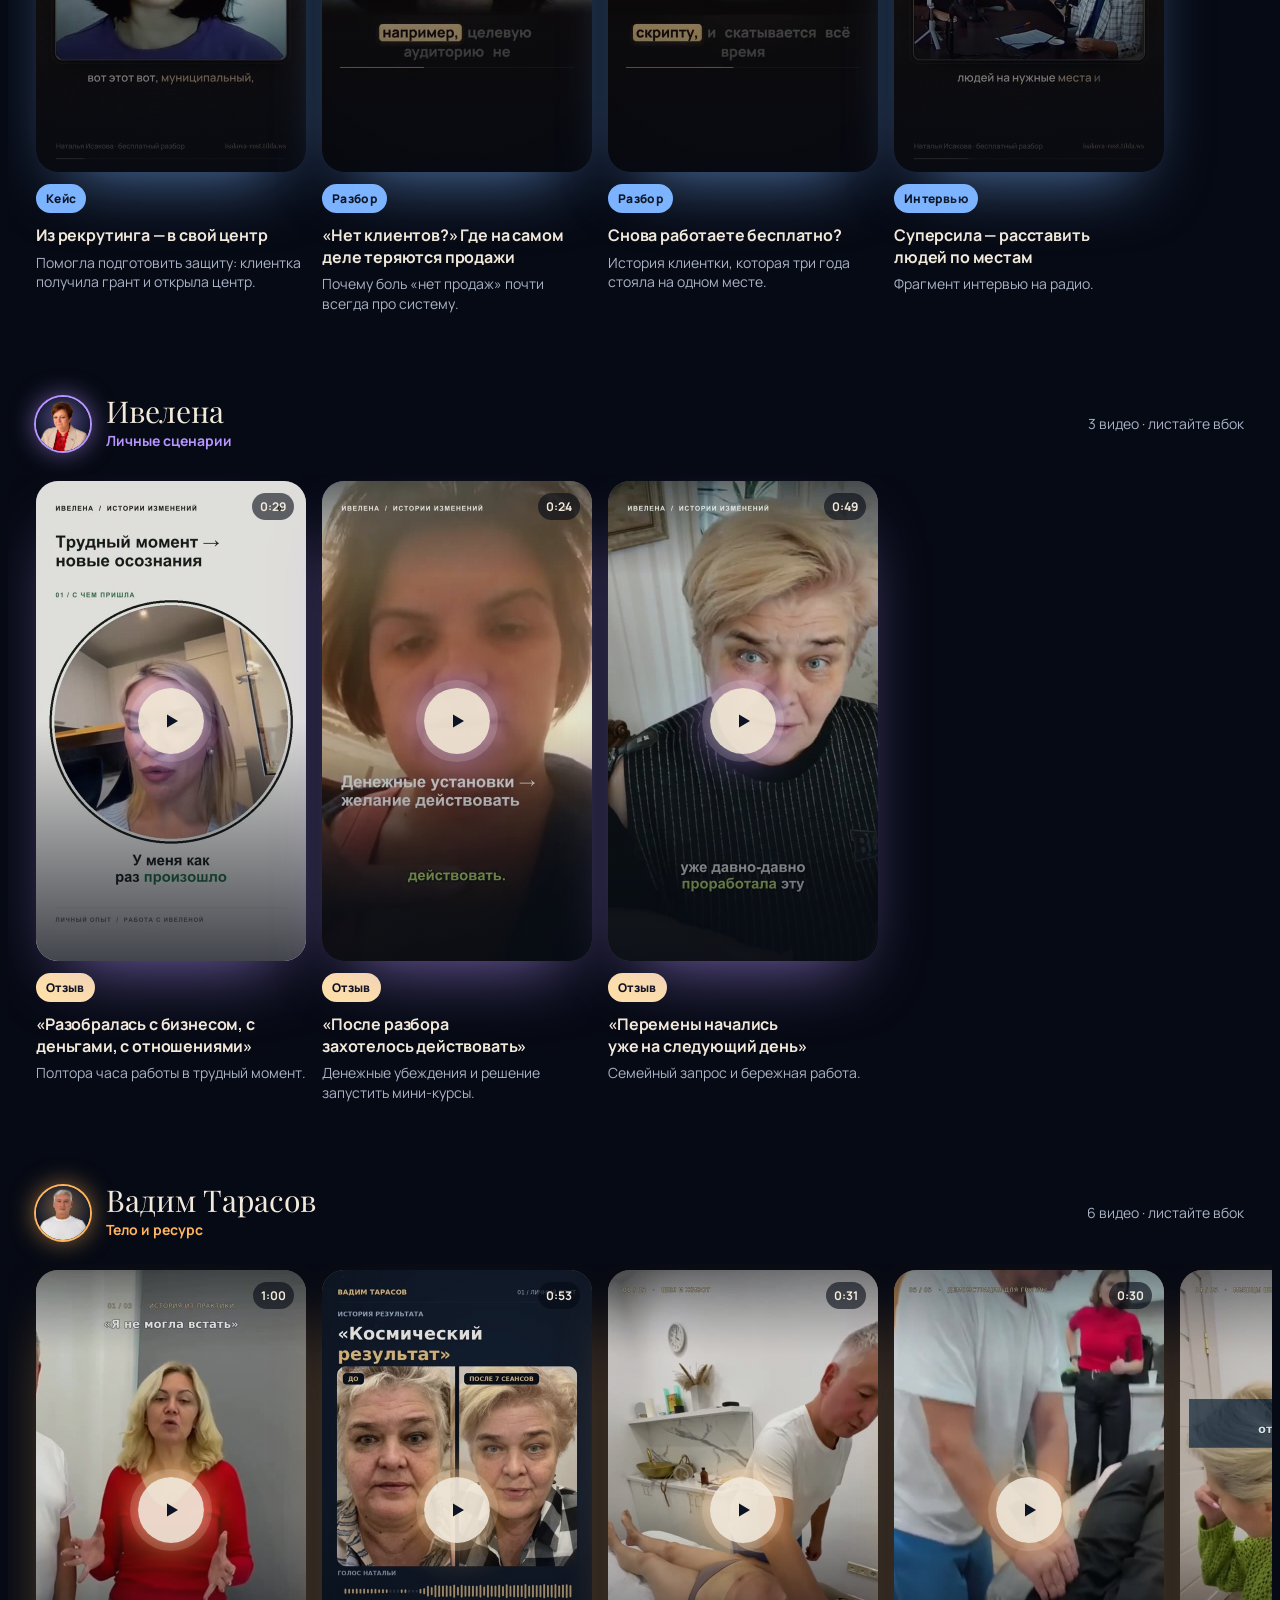
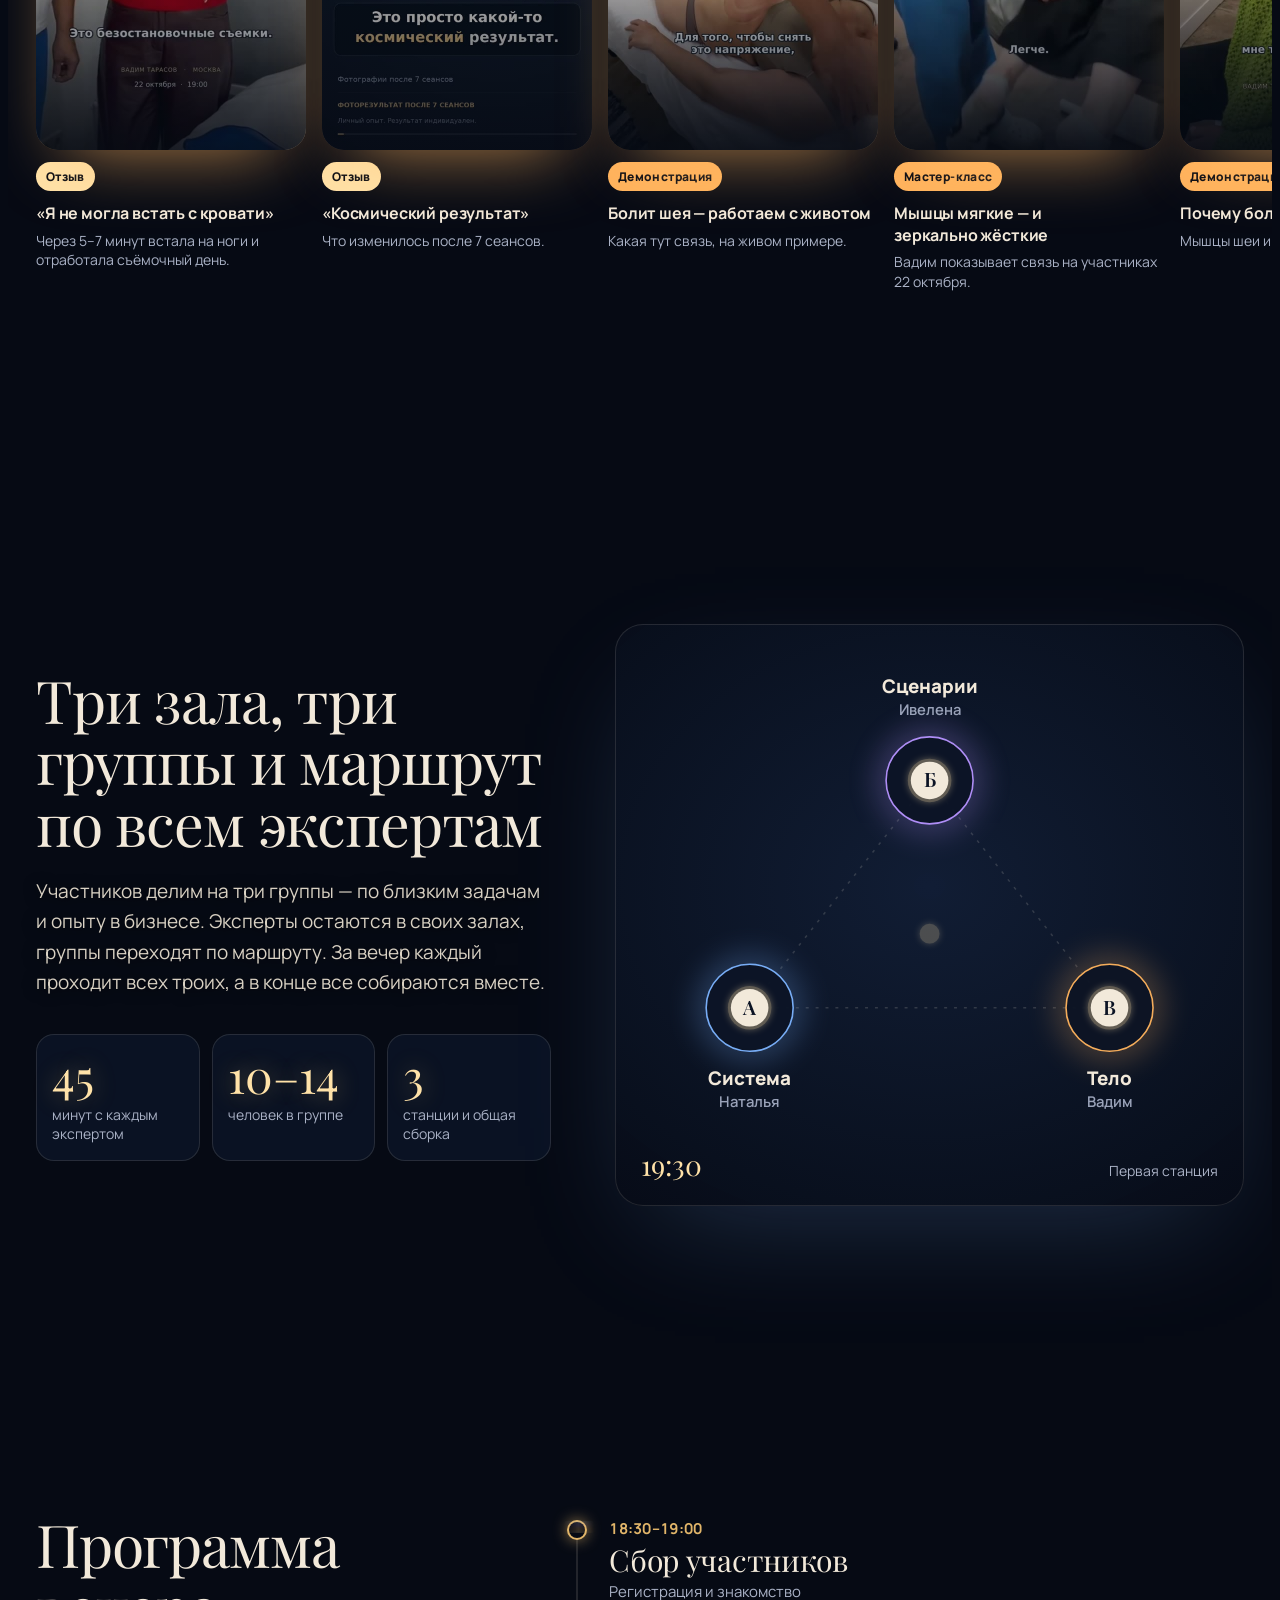
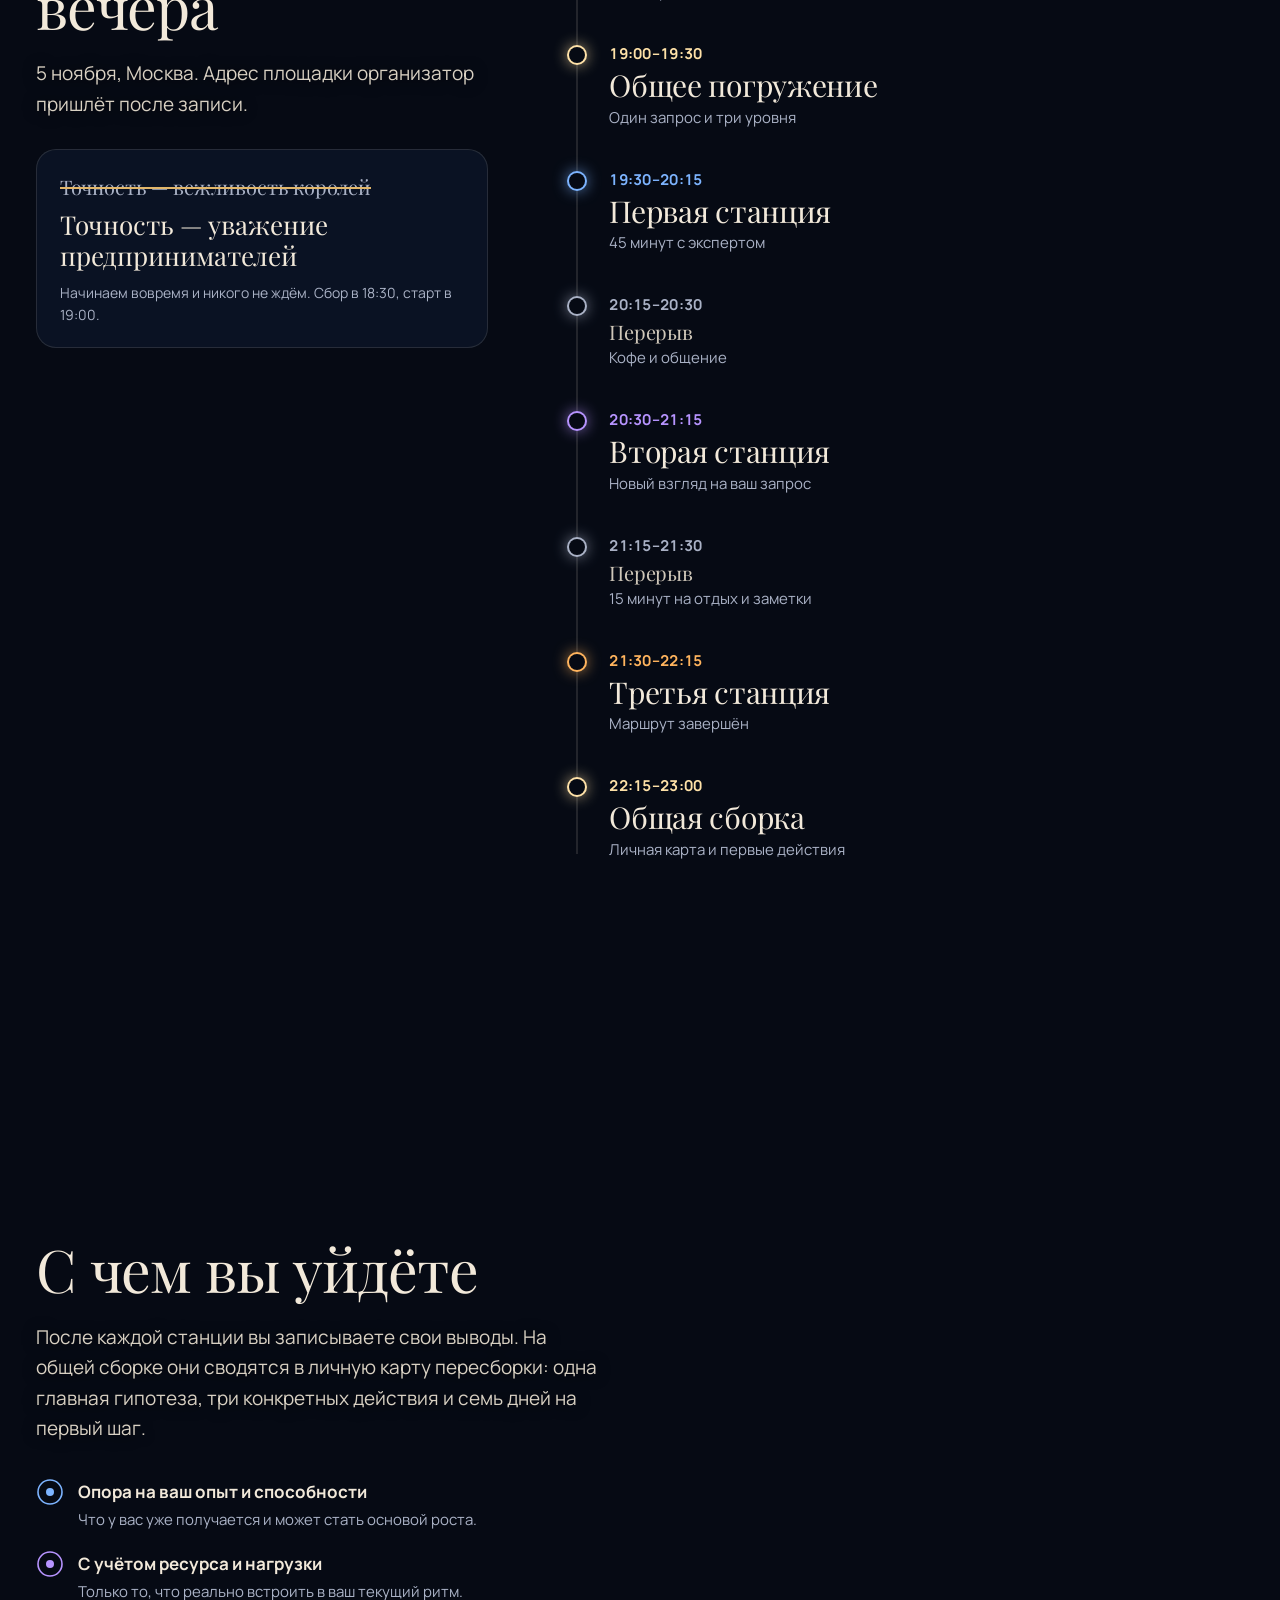
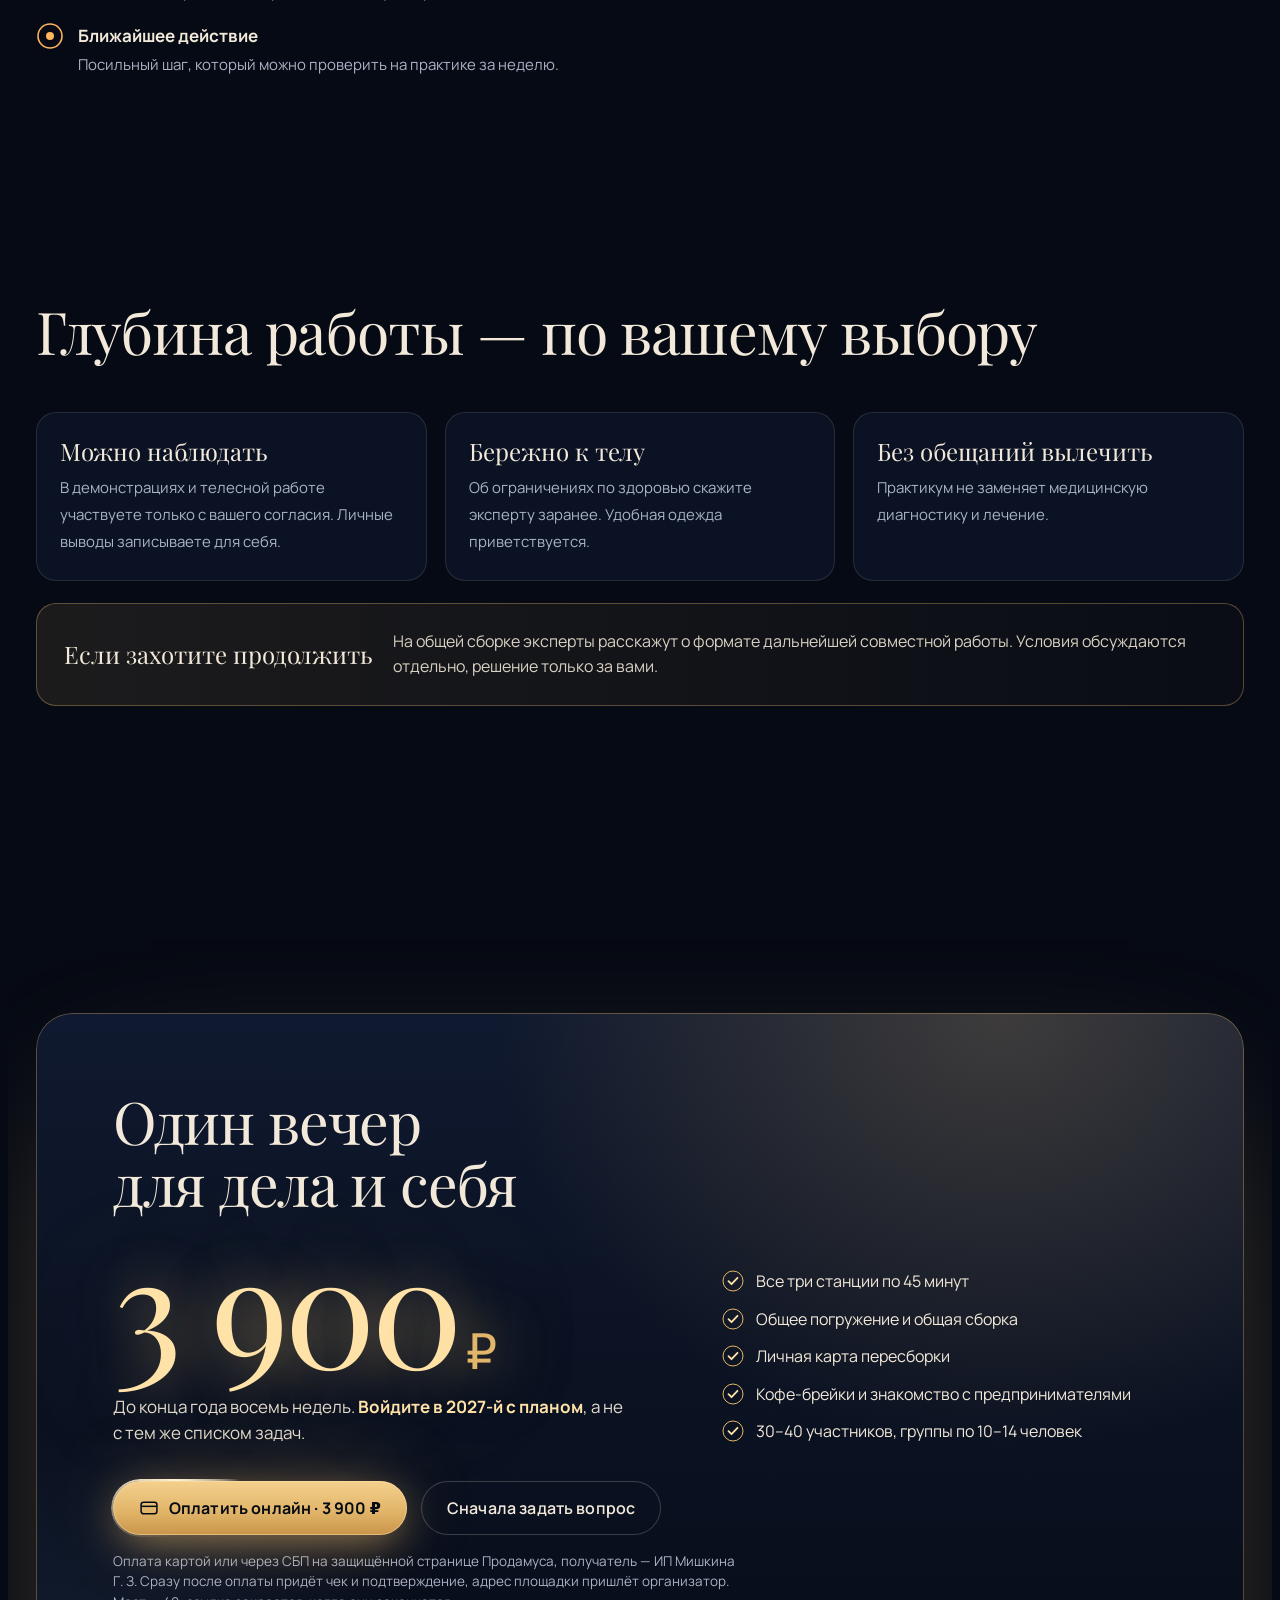
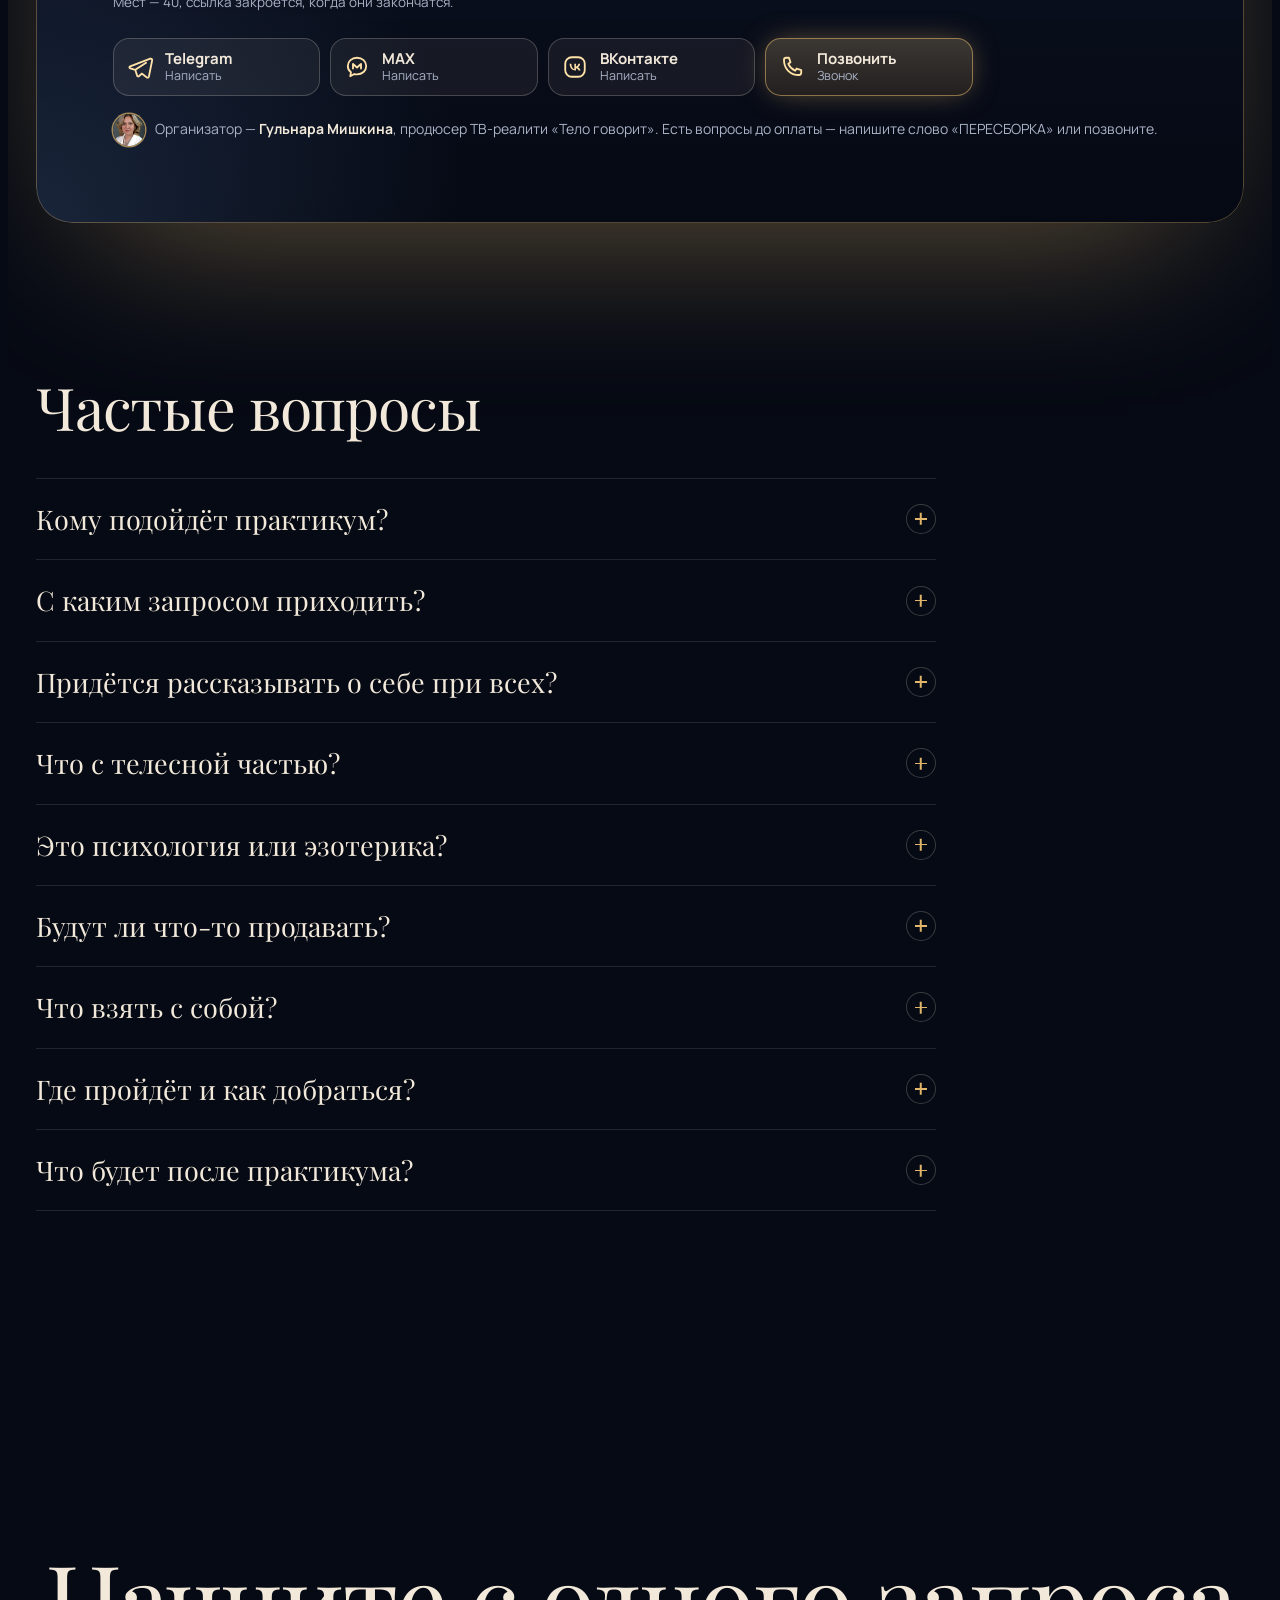
==== commit 2f64c711: "Режимы без оплаты: ?p=info и «Записаться» к партнёру" ====
--- a/index.html
+++ b/index.html
@@ -317,6 +317,9 @@
 .ref-tx small{display:block;color:var(--muted);font-size:12.5px}
 .ref-tx b{display:block;font-size:15px;white-space:nowrap;overflow:hidden;text-overflow:ellipsis}
 .refbar .btn{--h:44px;padding:0 18px;font-size:14px}
+p.ref-note{flex-basis:100%;margin:0 0 4px;font-size:16px;font-weight:600;color:var(--gold-hi)}
+.final-cta p.ref-note{text-align:center}
+.refbar.info .ref-tx b{white-space:normal;overflow:visible}
 body.has-ref footer{padding-bottom:calc(96px + env(safe-area-inset-bottom,0px))}
 @media (max-width:560px){.refbar .btn-ghost{display:none}.refbar .btn{padding:0 14px}}
 
@@ -907,9 +910,23 @@
   let id = null;
   try { const q = new URLSearchParams(location.search); id = (q.get('p') || q.get('ref') || '').trim().toLowerCase(); } catch(e) {}
   try {
-    if (id && P[id]) localStorage.setItem('peres_ref', JSON.stringify({id, t: Date.now()}));
-    else if (!id) { const s = JSON.parse(localStorage.getItem('peres_ref') || 'null'); if (s && P[s.id] && Date.now() - s.t < 30*864e5) id = s.id; }
+    if (id && (P[id] || id === 'info')) localStorage.setItem('peres_ref', JSON.stringify({id, t: Date.now()}));
+    else if (!id) { const s = JSON.parse(localStorage.getItem('peres_ref') || 'null'); if (s && (P[s.id] || s.id === 'info') && Date.now() - s.t < 30*864e5) id = s.id; }
   } catch(e) {}
+  const CHAT = '<svg viewBox="0 0 24 24" aria-hidden="true" width="20" height="20"><path d="M4 5.5h16v10H9l-5 4v-14Z" fill="none" stroke="currentColor" stroke-width="1.8" stroke-linejoin="round"/></svg>';
+  const bar = document.getElementById('refbar'), av = document.getElementById('ref-av'), ask = document.getElementById('ref-ask'), rpay = document.getElementById('ref-pay');
+  const hideAll = sel => document.querySelectorAll(sel).forEach(el => { el.hidden = true; });
+  const note = txt => ['.hero-cta', '.price-cta', '.final-cta'].forEach(sel => document.querySelectorAll(sel).forEach(el => {
+    const n = document.createElement('p'); n.className = 'ref-note'; n.textContent = txt; el.prepend(n); }));
+  function infoMode(txt) {
+    hideAll('[data-pay], [data-book], .contacts, .price-org, .pay-note, .foot-links');
+    note(txt);
+    document.querySelector('.refbar small').textContent = 'Как записаться';
+    document.getElementById('ref-name').textContent = txt;
+    av.innerHTML = CHAT; ask.hidden = true; rpay.hidden = true; bar.classList.add('info');
+    bar.hidden = false; document.body.classList.add('has-ref');
+  }
+  if (id === 'info') { infoMode('Чтобы записаться, напишите тому, кто прислал вам эту ссылку.'); return; }
   const p = id && P[id]; if (!p) return;
   const E = s => String(s).replace(/[&<>"]/g, c => ({'&':'&amp;','<':'&lt;','>':'&gt;','"':'&quot;'}[c]));
   const ICON = {
@@ -935,12 +952,29 @@
   const po = document.querySelector('.price-org');
   if (po) po.innerHTML = 'Вас пригласил(а) <b>'+E(p.name)+'</b>. Есть вопросы до оплаты — напишите или позвоните, ответим.';
   const mt = document.querySelector('#modal p'); if (mt) mt.textContent = 'Можно сразу оплатить участие онлайн или сначала написать '+first+' и задать вопросы. Мест 40, группы собираем заранее по вашим запросам.';
-  if (p.pay) document.querySelectorAll('[data-pay]').forEach(a => { a.href = p.pay; });
-  const bar = document.getElementById('refbar');
+  document.querySelectorAll('[data-book]').forEach(b => { if (/организатор/.test(b.textContent)) b.textContent = 'Задать вопрос'; });
+  const pn = document.querySelector('.pay-note');
+  if (p.pay) {
+    document.querySelectorAll('[data-pay]').forEach(a => { a.href = p.pay; });
+    if (pn) pn.textContent = 'Оплата по ссылке партнёра, после оплаты придёт чек. Мест — 40.';
+  } else if (links.length) {
+    const [k, , , href] = links[0];
+    const via = {tg:'в Telegram', wa:'в WhatsApp', max:'в MAX', vk:'ВКонтакте', tel:'по телефону'}[k];
+    document.querySelectorAll('[data-pay]').forEach(a => {
+      a.href = href; if (k === 'tel') { a.removeAttribute('target'); }
+      a.innerHTML = a.classList.contains('btn-sm') ? 'Записаться' : CHAT + 'Записаться ' + via;
+    });
+    if (pn) pn.textContent = 'Запись — у ' + 'партнёра практикума: ' + p.name + '. Напишите, и вам расскажут детали и как оплатить участие. Мест — 40.';
+    const st = document.querySelector('#modal .steps');
+    if (st) st.innerHTML = '<li><div>Напишите ' + E(first) + ' — кнопки выше.</div></li><li><div>Расскажите о своём запросе и узнайте, как оплатить участие.</div></li><li><div>Перед практикумом получите адрес площадки.</div></li>';
+    rpay.innerHTML = 'Записаться'; ask.hidden = true;
+    if (mt) mt.textContent = 'Напишите ' + first + ' в удобном мессенджере — расскажут детали и помогут записаться. Мест 40, группы собираем заранее по вашим запросам.';
+  } else {
+    infoMode('Чтобы записаться, напишите ' + p.name + '.'); return;
+  }
   document.getElementById('ref-name').textContent = p.name;
-  const av = document.getElementById('ref-av');
   if (p.photo) av.outerHTML = '<img class="ref-av" src="'+E(p.photo)+'" alt="" width="44" height="44">'; else av.textContent = first.charAt(0);
-  const ask = document.getElementById('ref-ask'); if (links.length) ask.href = links[0][3]; else ask.hidden = true;
+  if (links.length) ask.href = links[0][3]; else ask.hidden = true;
   bar.hidden = false; document.body.classList.add('has-ref');
 })();} catch (err) { console.warn('[partner]', err); }
 </script>
